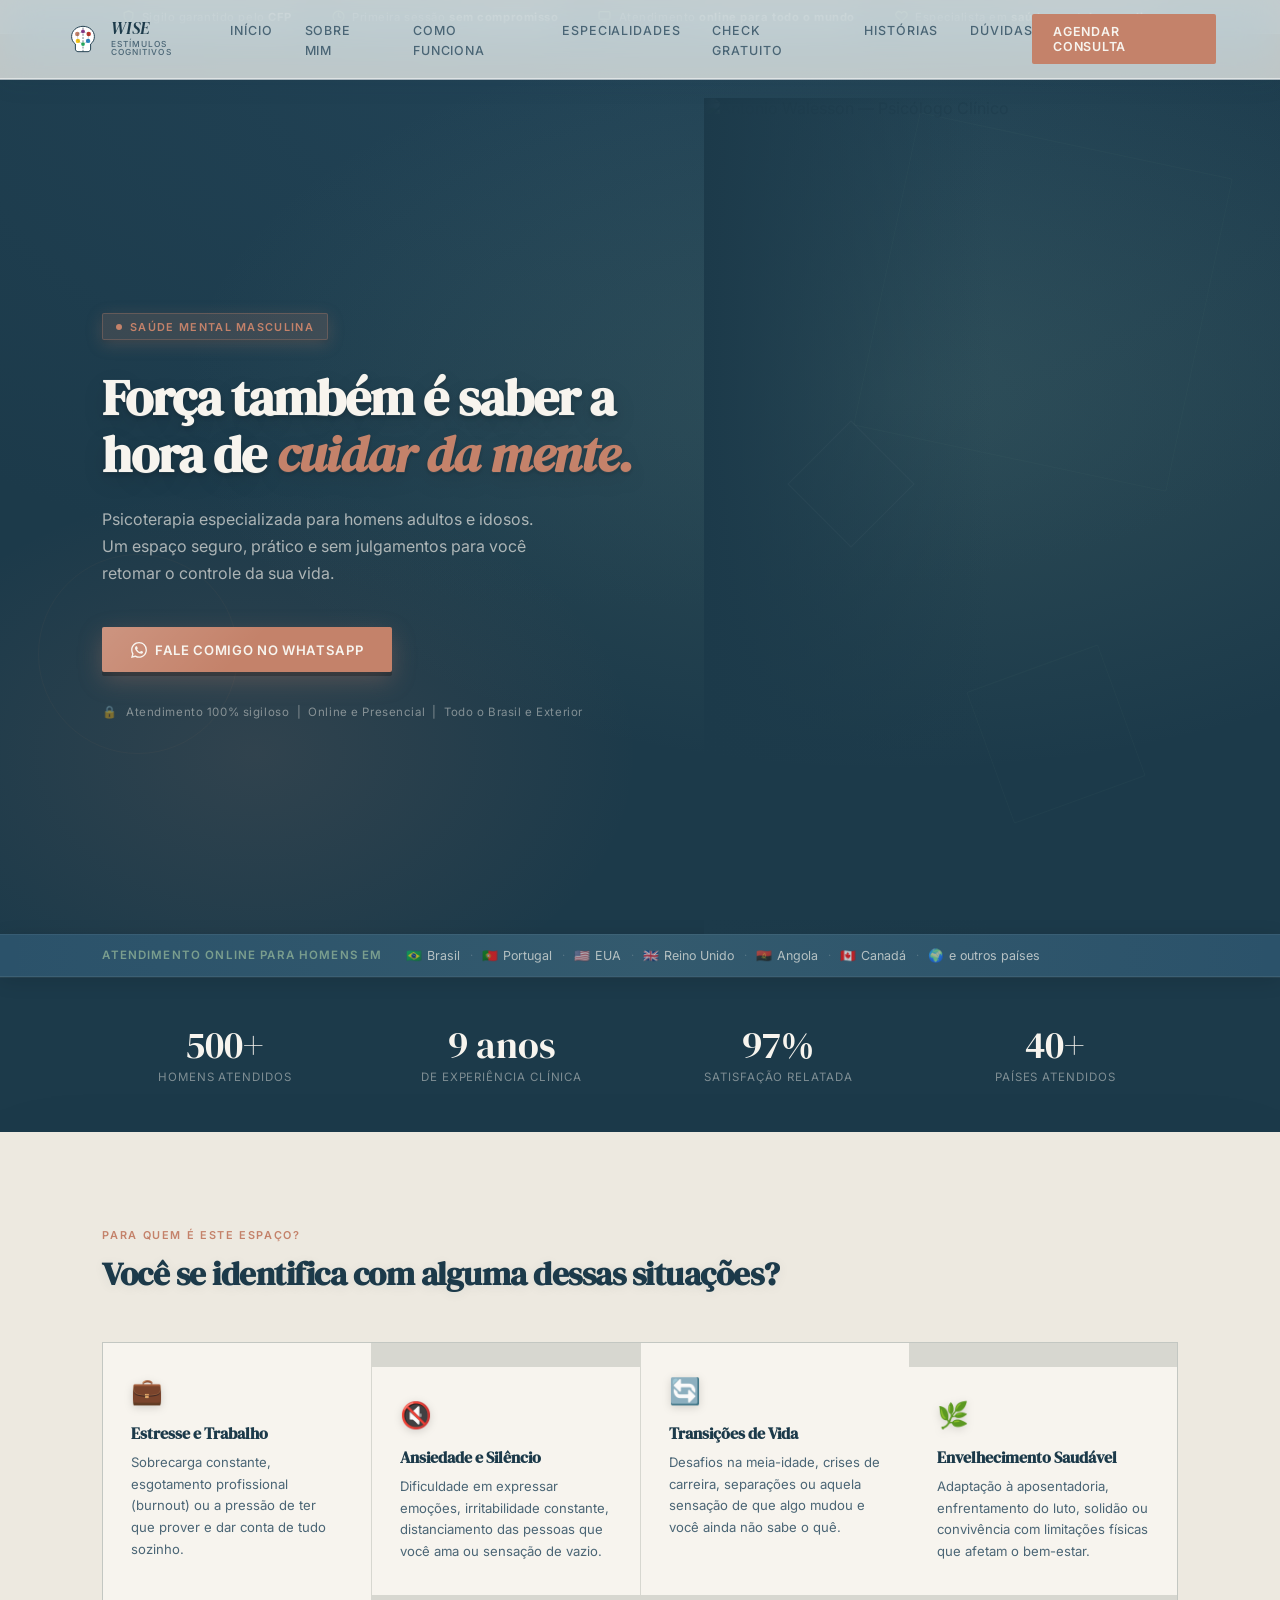
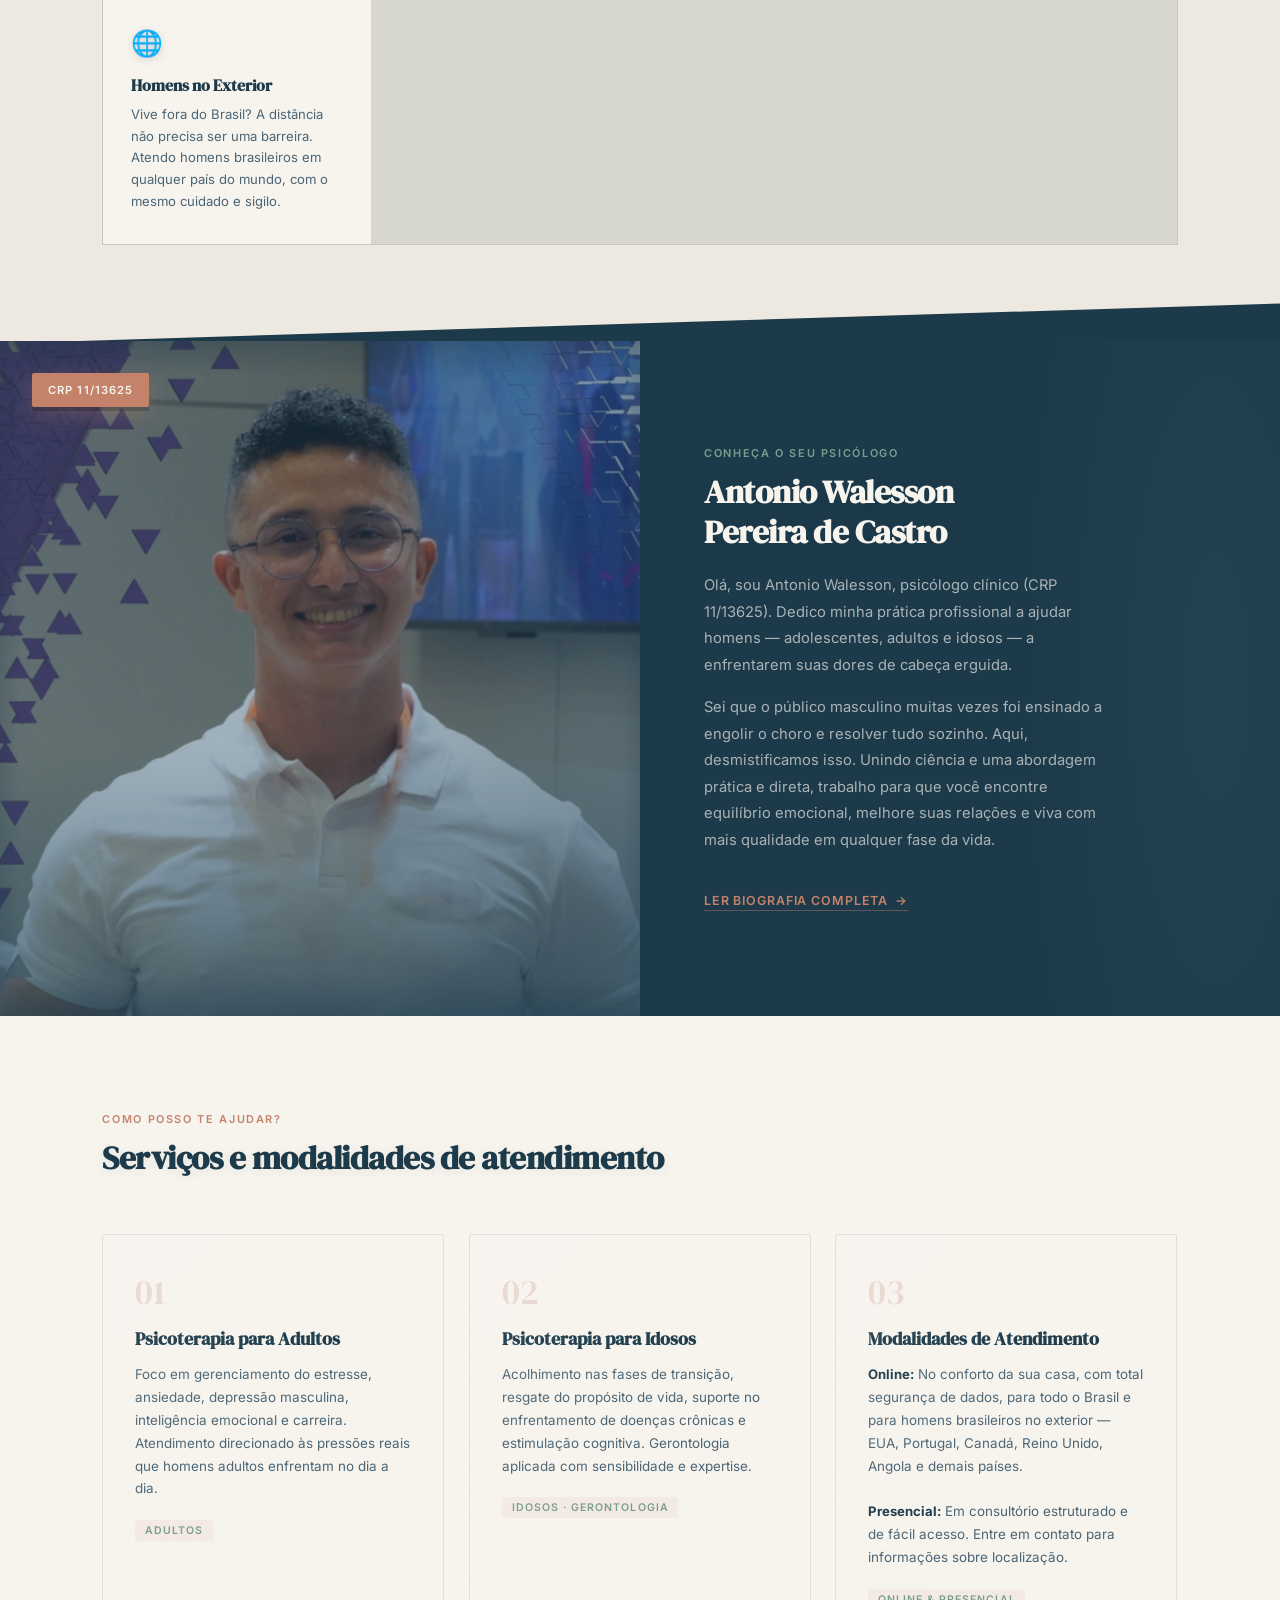
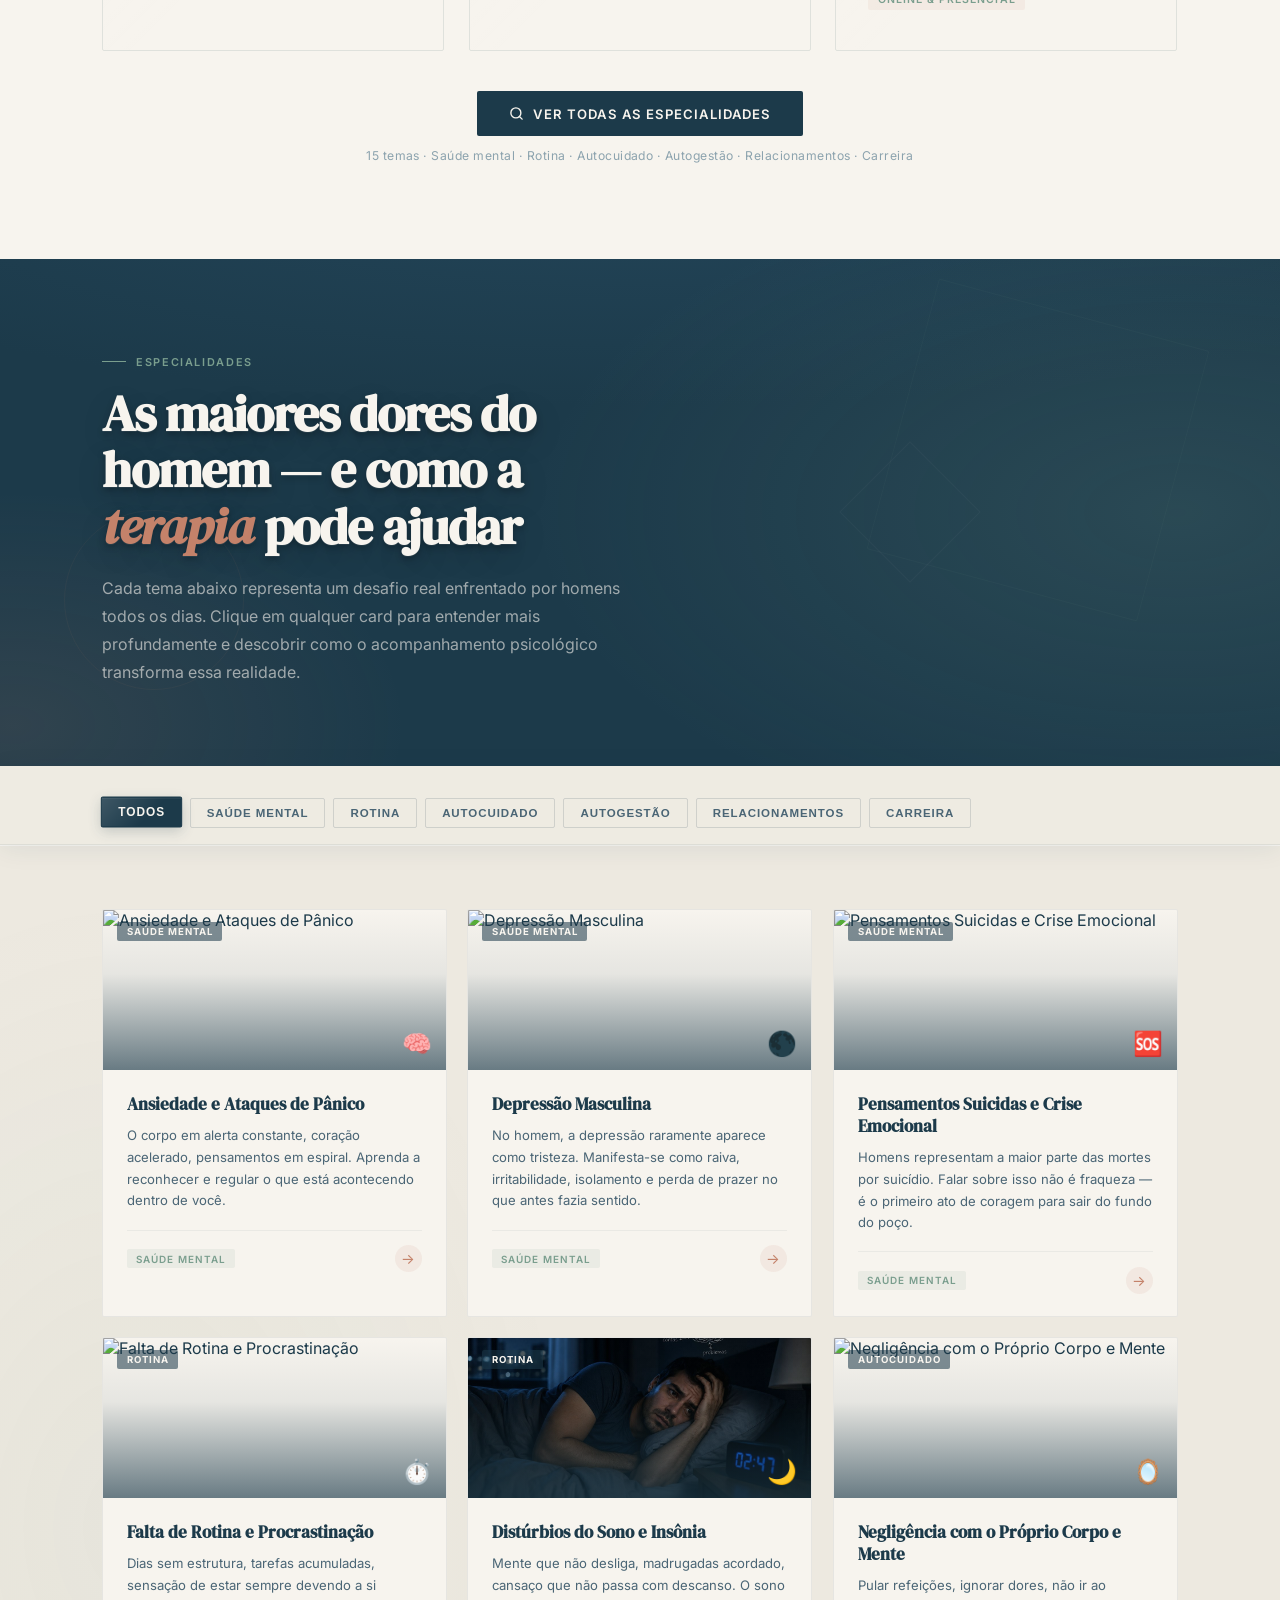
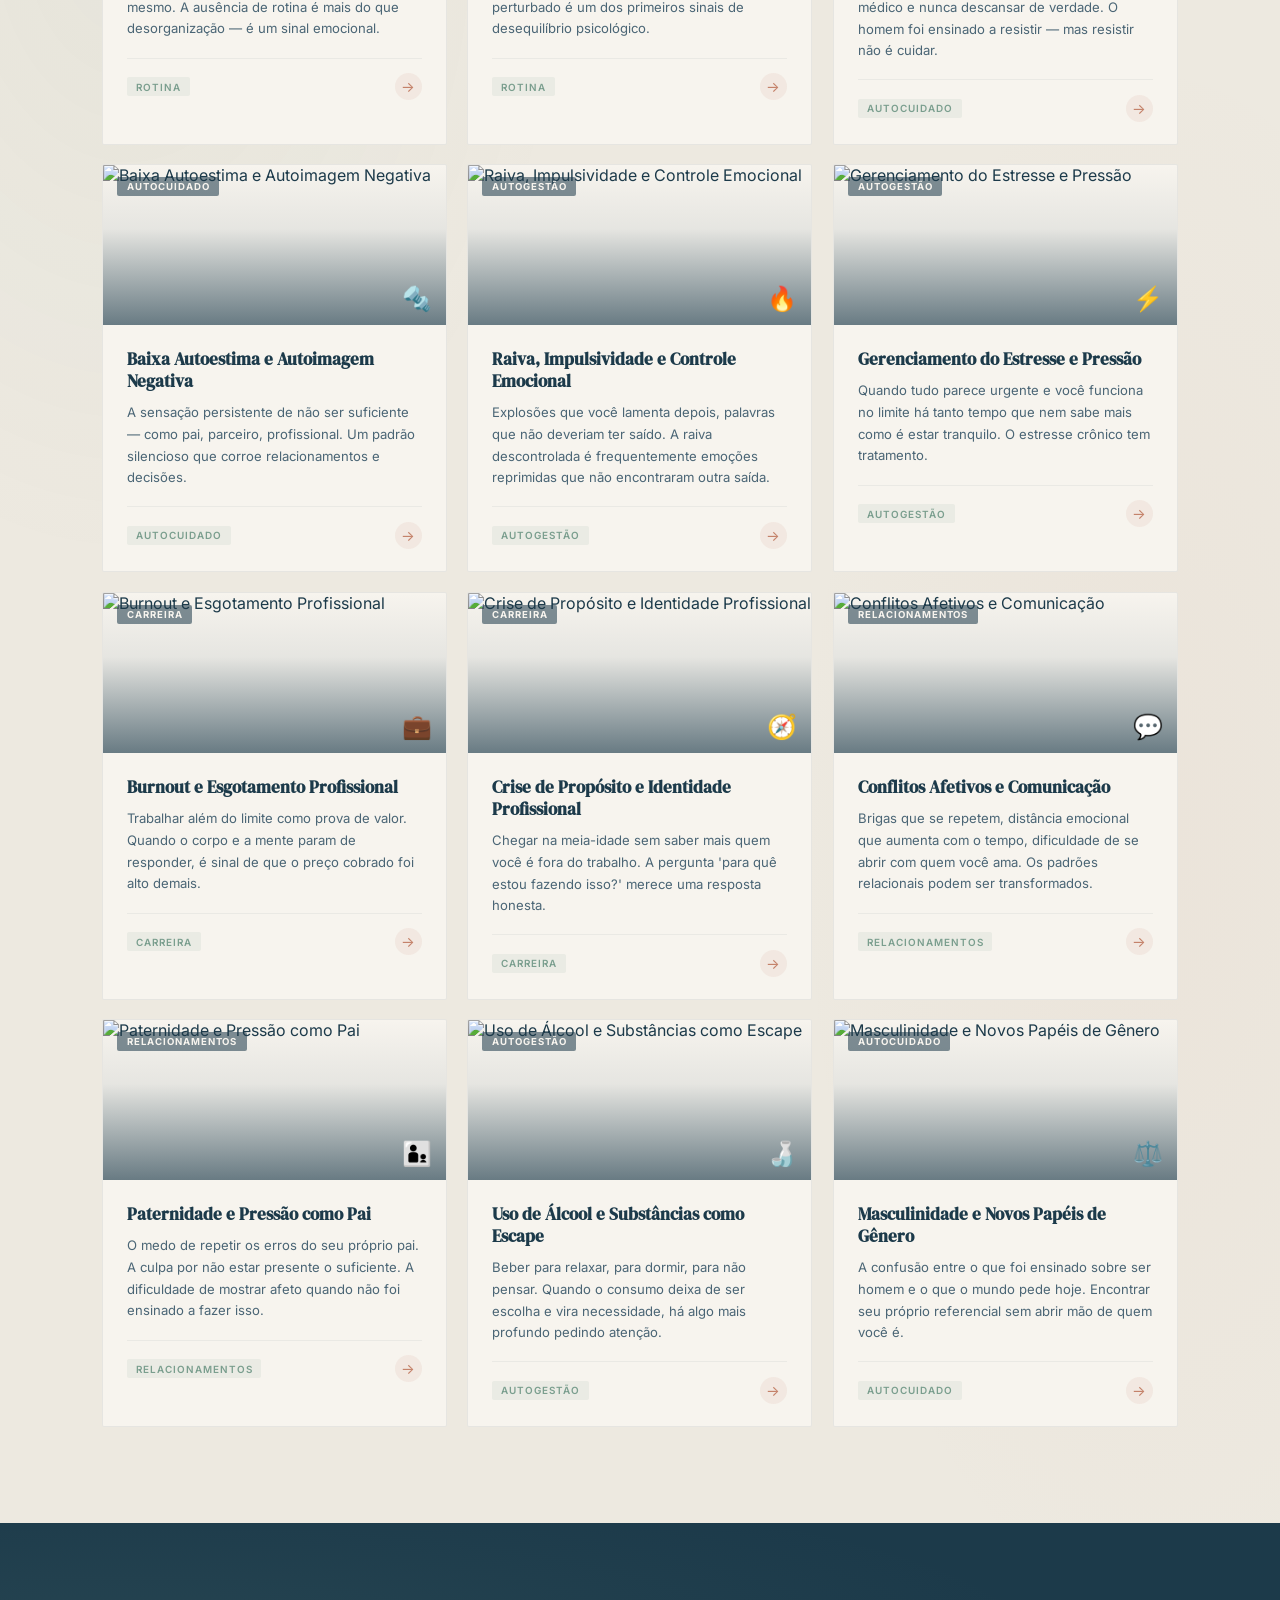
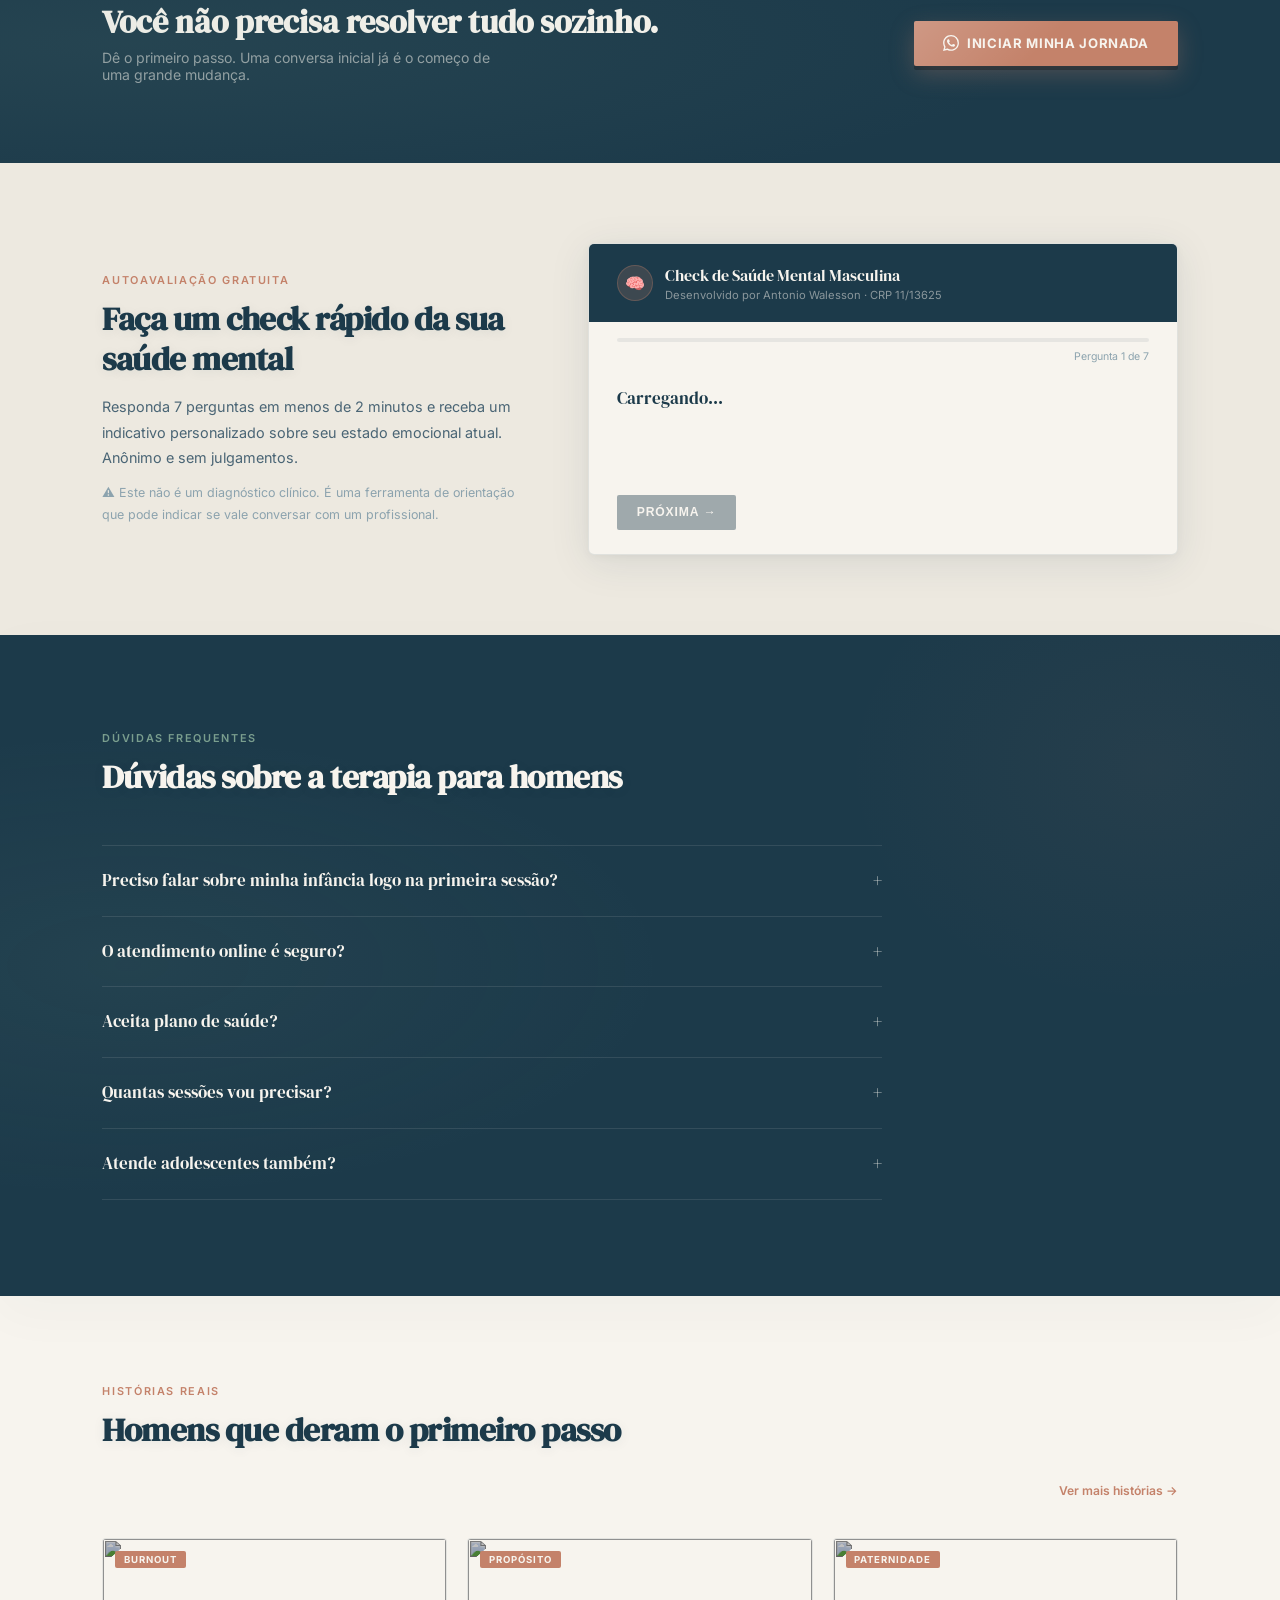
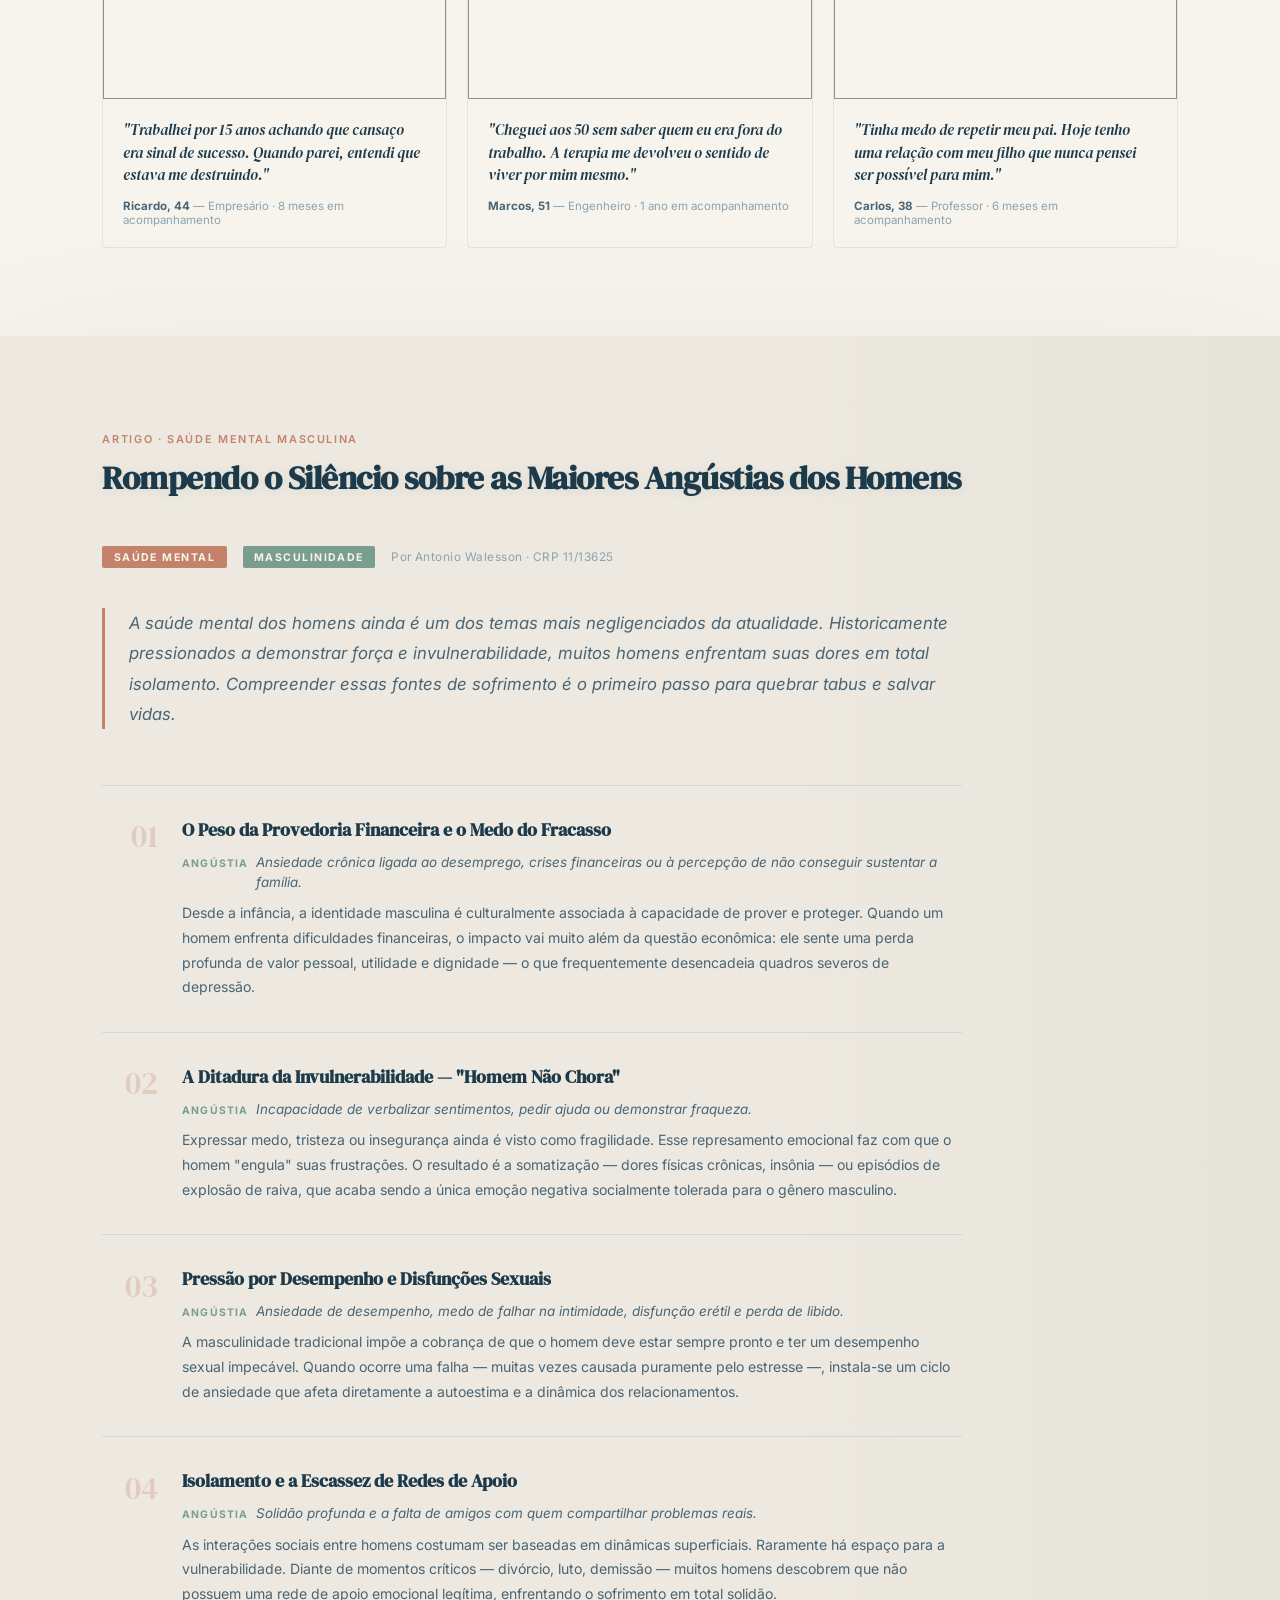
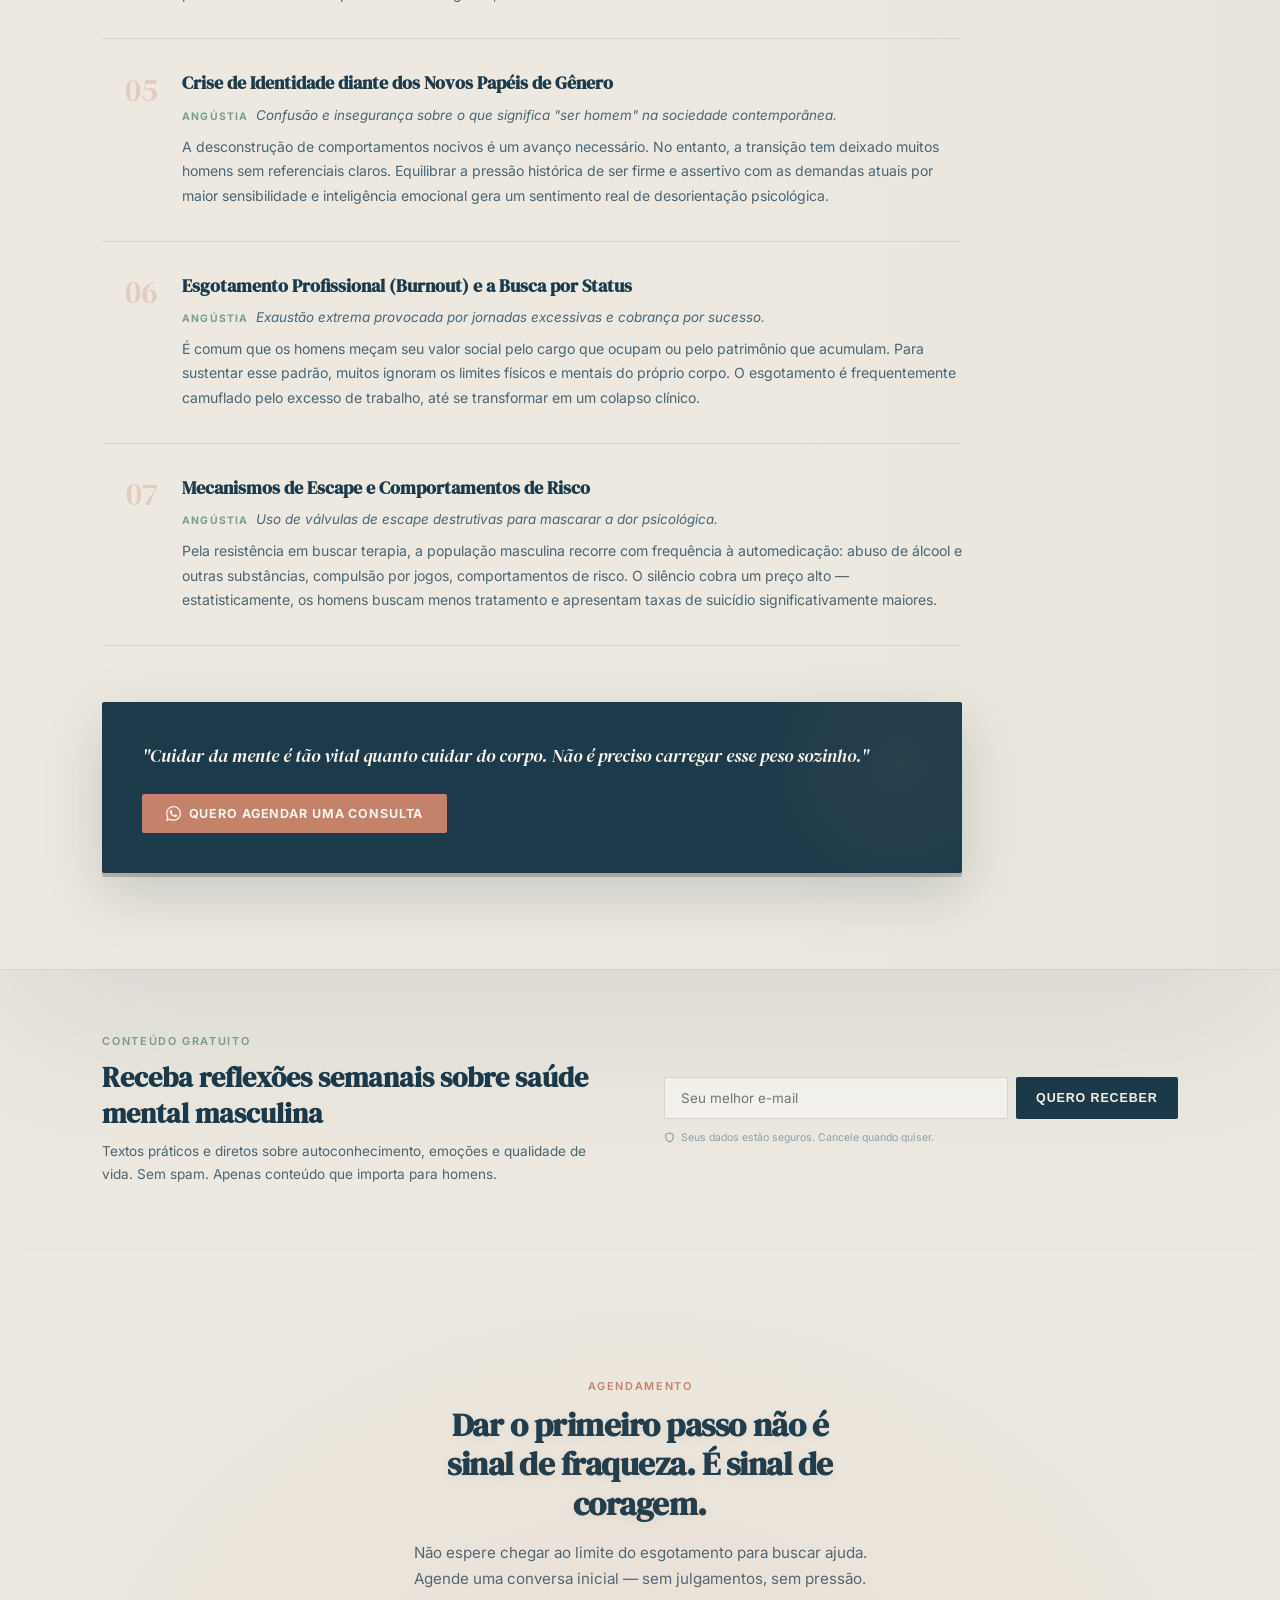
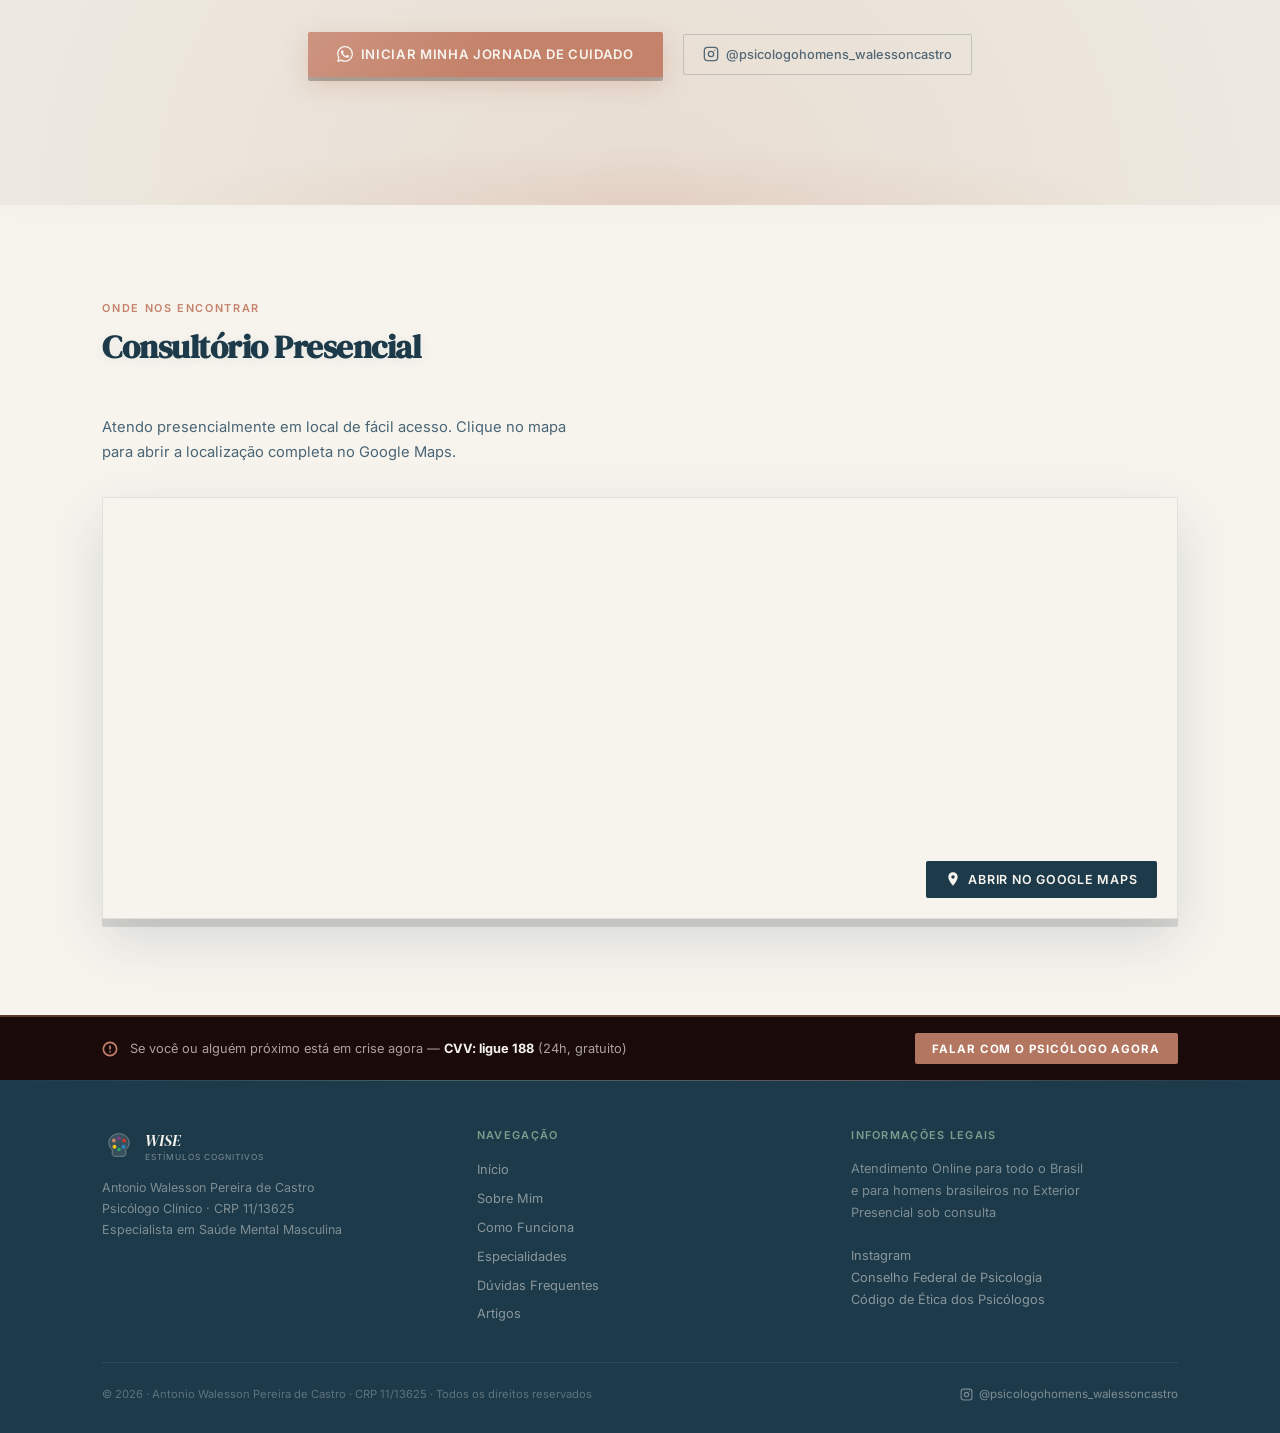
==== index.html @ 4a79d856 "Add files via upload" ====
<!DOCTYPE html>
<html lang="pt-BR">
<head>
  <meta charset="UTF-8" />
  <meta name="viewport" content="width=device-width, initial-scale=1.0" />
  <title>WISE Estímulos Cognitivos — Antonio Walesson | Psicólogo Clínico</title>
  <meta name="description" content="Psicólogo clínico especialista em saúde mental masculina. Atendimento para adolescentes, adultos e idosos. Online e presencial. CRP 11/13625 — Antonio Walesson." />
  <meta name="keywords" content="psicólogo masculino, saúde mental homens, terapia para homens, burnout masculino, ansiedade masculina, depressão masculina, psicólogo idosos, CRP 11/13625" />
  <meta name="author" content="Antonio Walesson Pereira de Castro" />
  <meta property="og:title" content="WISE Estímulos Cognitivos — Psicólogo Especialista em Saúde Mental Masculina" />
  <meta property="og:description" content="Psicoterapia especializada para homens. Um espaço seguro, prático e sem julgamentos. Atendimento online e presencial." />
  <meta property="og:type" content="website" />
  <meta name="twitter:card" content="summary_large_image" />
  <meta name="twitter:title" content="WISE Estímulos Cognitivos — Psicólogo Especialista em Saúde Mental Masculina" />
  <meta name="twitter:description" content="Psicoterapia especializada para homens. Adolescentes, adultos e idosos. Online e presencial. CRP 11/13625 — Antonio Walesson." />
  <meta property="og:image" content="https://images.unsplash.com/photo-1560250097-0b93528c311a?w=1200&q=80" />
  <meta name="twitter:image" content="https://images.unsplash.com/photo-1560250097-0b93528c311a?w=1200&q=80" />
  <meta name="robots" content="index, follow" />
  <link rel="canonical" href="https://wisestimuos.com.br/" />
  <link rel="preconnect" href="https://fonts.googleapis.com" />
  <link rel="preconnect" href="https://fonts.gstatic.com" crossorigin />
  <link href="https://fonts.googleapis.com/css2?family=DM+Serif+Display:ital@0;1&family=Inter:wght@300;400;500;600&display=swap" rel="stylesheet" />
  <style>
    *, *::before, *::after { box-sizing: border-box; margin: 0; padding: 0; }

    :root {
      --petrol:       #1C3A4A;
      --petrol-light: #2B526A;
      --cream:        #F7F4EE;
      --cream-dark:   #EDE9E0;
      --sage:         #7A9E8E;
      --terra:        #C4826A;
      --gold:         #B8963E;
      --text-dark:    #1C3A4A;
      --text-mid:     #4A6575;
      --text-light:   #8CA3AE;
    }

    html { scroll-behavior: smooth; }
    body {
      font-family: 'Inter', sans-serif;
      background: var(--cream);
      color: var(--text-dark);
      overflow-x: hidden;
    }

    /* ─── BRAIN SVG (reused) ─── */
    .brain-svg { flex-shrink: 0; }

    /* ─── NAV ─── */
    nav {
      position: fixed; top: 0; left: 0; right: 0; z-index: 200;
      display: flex; align-items: center; justify-content: space-between;
      padding: 0.9rem 5vw;
      background: rgba(247,244,238,0.92);
      backdrop-filter: blur(14px);
      border-bottom: 1px solid rgba(28,58,74,0.1);
    }
    .nav-logo {
      display: flex; align-items: center; gap: 0.55rem;
      text-decoration: none;
    }
    .nav-logo-text { display: flex; flex-direction: column; line-height: 1; }
    .nav-logo-wise {
      font-family: 'DM Serif Display', serif; font-style: italic;
      font-size: 1.05rem; color: var(--petrol); letter-spacing: 0.03em;
    }
    .nav-logo-sub {
      font-size: 0.52rem; font-weight: 500; letter-spacing: 0.13em;
      text-transform: uppercase; color: var(--text-mid); margin-top: 0.12rem;
    }
    .nav-links { display: flex; gap: 2rem; list-style: none; }
    .nav-links a {
      font-size: 0.78rem; font-weight: 500; letter-spacing: 0.07em;
      text-transform: uppercase; color: var(--text-mid);
      text-decoration: none; transition: color 0.2s;
    }
    .nav-links a:hover { color: var(--terra); }
    .nav-cta {
      font-size: 0.78rem; font-weight: 600; letter-spacing: 0.06em;
      text-transform: uppercase; color: var(--cream);
      background: var(--terra); border: none; cursor: pointer;
      padding: 0.6rem 1.3rem; border-radius: 2px;
      text-decoration: none; transition: background 0.2s;
    }
    .nav-cta:hover { background: #b5704f; }

    /* ─── HERO ─── */
    .hero {
      min-height: 100vh;
      display: grid; grid-template-columns: 55% 45%;
      padding-top: 4rem;
      background: var(--petrol);
    }
    .hero-left {
      display: flex; flex-direction: column; justify-content: center;
      padding: 6rem 4vw 6rem 8vw;
      position: relative; z-index: 1;
    }
    .hero-badge {
      display: inline-flex; align-items: center; gap: 0.5rem;
      background: rgba(196,130,106,0.18); border: 1px solid rgba(196,130,106,0.3);
      border-radius: 2px; padding: 0.35rem 0.8rem;
      font-size: 0.68rem; font-weight: 600; letter-spacing: 0.12em;
      text-transform: uppercase; color: var(--terra);
      margin-bottom: 1.8rem; width: fit-content;
    }
    .hero-badge::before {
      content: ''; display: block; width: 6px; height: 6px;
      border-radius: 50%; background: var(--terra);
    }
    .hero h1 {
      font-family: 'DM Serif Display', serif;
      font-size: clamp(2.4rem, 4vw, 3.8rem);
      line-height: 1.1; letter-spacing: -0.02em;
      color: var(--cream); margin-bottom: 1.5rem;
    }
    .hero h1 em { font-style: italic; color: var(--terra); }
    .hero-sub {
      font-size: 1rem; line-height: 1.7; color: rgba(247,244,238,0.65);
      max-width: 44ch; margin-bottom: 2.5rem;
    }
    .hero-actions { display: flex; align-items: center; gap: 1.25rem; flex-wrap: wrap; }
    .btn-primary {
      display: inline-flex; align-items: center; gap: 0.5rem;
      background: var(--terra); color: var(--cream);
      font-size: 0.82rem; font-weight: 600; letter-spacing: 0.05em;
      text-transform: uppercase; text-decoration: none;
      padding: 0.9rem 1.8rem; border-radius: 2px;
      transition: background 0.2s;
    }
    .btn-primary:hover { background: #b5704f; }
    .hero-note {
      margin-top: 2rem; font-size: 0.72rem; color: rgba(247,244,238,0.45);
      letter-spacing: 0.05em; display: flex; align-items: center; gap: 0.5rem;
    }
    .hero-note::before {
      content: '🔒'; font-size: 0.75rem;
    }
    .hero-right {
      position: relative; overflow: hidden;
    }
    .hero-img {
      width: 100%; height: 100%; object-fit: cover;
      object-position: top center;
      opacity: 0.45; display: block;
    }
    .hero-overlay {
      position: absolute; inset: 0;
      background: linear-gradient(to right, var(--petrol) 0%, transparent 50%);
    }

    /* ─── IDENTIFICAÇÃO ─── */
    .identify {
      padding: 6rem 8vw;
      background: var(--cream-dark);
    }
    .section-tag {
      font-size: 0.68rem; font-weight: 600; letter-spacing: 0.15em;
      text-transform: uppercase; color: var(--terra);
      margin-bottom: 0.75rem;
    }
    .section-h2 {
      font-family: 'DM Serif Display', serif;
      font-size: clamp(1.7rem, 2.6vw, 2.4rem);
      color: var(--petrol); letter-spacing: -0.015em;
      line-height: 1.2; margin-bottom: 3rem;
    }
    .id-grid {
      display: grid; grid-template-columns: repeat(4, 1fr);
      gap: 1px; background: rgba(28,58,74,0.1);
      border: 1px solid rgba(28,58,74,0.1);
    }
    .id-card {
      background: var(--cream); padding: 2rem 1.75rem;
      transition: background 0.2s;
    }
    .id-card:hover { background: #fff; }
    .id-icon {
      font-size: 1.6rem; margin-bottom: 1rem; display: block;
    }
    .id-card h3 {
      font-family: 'DM Serif Display', serif;
      font-size: 1rem; color: var(--petrol); margin-bottom: 0.5rem;
    }
    .id-card p {
      font-size: 0.82rem; line-height: 1.65; color: var(--text-mid);
    }

    /* ─── SOBRE ─── */
    .about {
      display: grid; grid-template-columns: 1fr 1fr;
      min-height: 75vh;
    }
    .about-img-wrap {
      position: relative; overflow: hidden;
      background: var(--petrol-light);
    }
    .about-img {
      width: 100%; height: 100%; object-fit: cover;
      object-position: top center; opacity: 0.55; display: block;
    }
    .about-badge-crp {
      position: absolute; top: 2rem; left: 2rem;
      background: var(--terra); color: var(--cream);
      padding: 0.6rem 1rem; border-radius: 2px;
      font-size: 0.7rem; font-weight: 600; letter-spacing: 0.1em;
      text-transform: uppercase;
    }
    .about-content {
      background: var(--petrol);
      display: flex; flex-direction: column; justify-content: center;
      padding: 5rem 5vw 5rem 5vw;
    }
    .about-content .section-tag { color: var(--sage); }
    .about-content .section-h2 { color: var(--cream); margin-bottom: 1.25rem; }
    .about-content p {
      font-size: 0.92rem; line-height: 1.8;
      color: rgba(247,244,238,0.65); margin-bottom: 1rem; max-width: 46ch;
    }
    .about-btn {
      display: inline-flex; align-items: center; gap: 0.4rem;
      margin-top: 1.5rem; font-size: 0.78rem; font-weight: 600;
      letter-spacing: 0.07em; text-transform: uppercase;
      color: var(--terra); text-decoration: none;
      border-bottom: 1px solid rgba(196,130,106,0.4);
      padding-bottom: 0.15rem; width: fit-content;
      transition: color 0.2s, border-color 0.2s;
    }
    .about-btn:hover { color: #e89972; border-color: #e89972; }
    .about-btn::after { content: '→'; }

    /* ─── SERVIÇOS ─── */
    .services {
      padding: 6rem 8vw;
      background: var(--cream);
    }
    .services-grid {
      display: grid; grid-template-columns: repeat(3, 1fr);
      gap: 1.5rem; margin-top: 3.5rem;
    }
    .service-card {
      border: 1px solid rgba(28,58,74,0.1);
      padding: 2.5rem 2rem;
      border-radius: 2px;
      transition: box-shadow 0.25s, border-color 0.25s;
    }
    .service-card:hover {
      box-shadow: 0 8px 32px rgba(28,58,74,0.08);
      border-color: rgba(28,58,74,0.2);
    }
    .service-num {
      font-family: 'DM Serif Display', serif;
      font-size: 2.2rem; color: rgba(196,130,106,0.25);
      line-height: 1; margin-bottom: 1rem;
    }
    .service-card h3 {
      font-family: 'DM Serif Display', serif;
      font-size: 1.15rem; color: var(--petrol); margin-bottom: 0.75rem;
    }
    .service-card p {
      font-size: 0.84rem; line-height: 1.7; color: var(--text-mid);
    }
    .service-tag {
      display: inline-block; margin-top: 1.25rem;
      font-size: 0.66rem; font-weight: 600; letter-spacing: 0.1em;
      text-transform: uppercase; color: var(--sage);
      background: rgba(196,130,106,0.08); padding: 0.25rem 0.6rem;
      border-radius: 2px;
    }

    /* ─── FAQ ─── */
    .faq {
      padding: 6rem 8vw;
      background: var(--petrol);
    }
    .faq .section-tag { color: var(--sage); }
    .faq .section-h2 { color: var(--cream); margin-bottom: 3rem; }
    .faq-list { display: flex; flex-direction: column; gap: 0; max-width: 780px; }
    .faq-item {
      border-bottom: 1px solid rgba(247,244,238,0.1);
    }
    .faq-item:first-child { border-top: 1px solid rgba(247,244,238,0.1); }
    .faq-q {
      width: 100%; background: none; border: none; cursor: pointer;
      display: flex; justify-content: space-between; align-items: center;
      padding: 1.5rem 0; text-align: left; gap: 1rem;
    }
    .faq-q span {
      font-family: 'DM Serif Display', serif;
      font-size: 1.05rem; color: var(--cream); line-height: 1.3;
    }
    .faq-icon {
      color: var(--terra); font-size: 1.4rem; flex-shrink: 0;
      transition: transform 0.25s; line-height: 1;
    }
    .faq-item.open .faq-icon { transform: rotate(45deg); }
    .faq-a {
      font-size: 0.88rem; line-height: 1.75;
      color: rgba(247,244,238,0.6);
      max-height: 0; overflow: hidden;
      transition: max-height 0.35s ease, padding 0.2s;
    }
    .faq-item.open .faq-a {
      max-height: 200px; padding-bottom: 1.5rem;
    }

    /* ─── CTA FINAL ─── */
    .cta-final {
      padding: 8rem 8vw;
      text-align: center;
      background: var(--cream-dark);
      position: relative; overflow: hidden;
    }
    .cta-final::before {
      content: '';
      position: absolute; inset: 0;
      background: radial-gradient(ellipse at 50% 100%, rgba(196,130,106,0.12) 0%, transparent 70%);
      pointer-events: none;
    }
    .cta-final .section-tag { text-align: center; }
    .cta-final .section-h2 { max-width: 24ch; margin: 0 auto 1rem; text-align: center; }
    .cta-final p {
      font-size: 0.95rem; color: var(--text-mid); line-height: 1.7;
      max-width: 48ch; margin: 0 auto 2.5rem;
    }
    .cta-final-actions {
      display: flex; justify-content: center; align-items: center;
      gap: 1.25rem; flex-wrap: wrap;
    }
    .btn-insta {
      display: inline-flex; align-items: center; gap: 0.45rem;
      font-size: 0.8rem; font-weight: 500; color: var(--text-mid);
      text-decoration: none; border: 1px solid rgba(28,58,74,0.2);
      padding: 0.7rem 1.2rem; border-radius: 2px;
      transition: color 0.2s, border-color 0.2s;
    }
    .btn-insta:hover { color: var(--petrol); border-color: var(--petrol); }

    /* ─── FOOTER ─── */
    footer {
      background: var(--petrol);
      padding: 3rem 8vw 2rem;
    }
    .footer-top {
      display: grid; grid-template-columns: 1fr 1fr 1fr;
      gap: 3rem; padding-bottom: 2.5rem;
      border-bottom: 1px solid rgba(247,244,238,0.08);
    }
    .footer-brand {}
    .footer-brand-logo {
      display: flex; align-items: center; gap: 0.55rem; margin-bottom: 1rem;
    }
    .footer-brand-name {
      font-family: 'DM Serif Display', serif; font-style: italic;
      font-size: 1rem; color: var(--cream);
    }
    .footer-brand-sub {
      font-size: 0.52rem; letter-spacing: 0.12em; text-transform: uppercase;
      color: rgba(247,244,238,0.45); margin-top: 0.1rem;
    }
    .footer-brand p {
      font-size: 0.78rem; line-height: 1.65;
      color: rgba(247,244,238,0.45); max-width: 30ch;
    }
    .footer-col h4 {
      font-size: 0.68rem; font-weight: 600; letter-spacing: 0.12em;
      text-transform: uppercase; color: var(--sage);
      margin-bottom: 1rem;
    }
    .footer-col ul { list-style: none; display: flex; flex-direction: column; gap: 0.55rem; }
    .footer-col a {
      font-size: 0.8rem; color: rgba(247,244,238,0.5);
      text-decoration: none; transition: color 0.2s;
    }
    .footer-col a:hover { color: var(--cream); }
    .footer-col address {
      font-style: normal; font-size: 0.8rem;
      line-height: 1.7; color: rgba(247,244,238,0.45);
    }
    .footer-bottom {
      display: flex; justify-content: space-between; align-items: center;
      padding-top: 1.5rem; flex-wrap: wrap; gap: 0.75rem;
    }
    .footer-legal {
      font-size: 0.7rem; color: rgba(247,244,238,0.3);
    }
    .footer-insta {
      display: inline-flex; align-items: center; gap: 0.35rem;
      font-size: 0.72rem; color: rgba(247,244,238,0.45);
      text-decoration: none; transition: color 0.2s;
    }
    .footer-insta:hover { color: var(--cream); }

    /* ─── REVEAL ─── */
    .reveal { opacity: 0; transform: translateY(20px); transition: opacity 0.55s ease, transform 0.55s ease; }
    .reveal.visible { opacity: 1; transform: none; }

    /* ─── RESPONSIVE ─── */
    @media (max-width: 1024px) {
      .id-grid { grid-template-columns: 1fr 1fr; }
      .services-grid { grid-template-columns: 1fr 1fr; }
      .footer-top { grid-template-columns: 1fr 1fr; }
    }
    @media (max-width: 768px) {
      .nav-links { display: none; }
      .hero { grid-template-columns: 1fr; }
      .hero-right { min-height: 45vh; }
      .about { grid-template-columns: 1fr; }
      .about-img-wrap { min-height: 50vw; }
      .id-grid { grid-template-columns: 1fr; }
      .services-grid { grid-template-columns: 1fr; }
      .footer-top { grid-template-columns: 1fr; gap: 2rem; }
    }
    @media (prefers-reduced-motion: reduce) {
      .reveal { opacity: 1; transform: none; }
    }

    /* ─── LOCALIZAÇÃO ─── */
    .location {
      padding: 6rem 8vw;
      background: var(--cream);
    }
    .location-desc {
      font-size: 0.92rem; color: var(--text-mid); line-height: 1.7;
      max-width: 52ch; margin-bottom: 2rem;
    }
    .map-wrap {
      position: relative;
      border: 1px solid rgba(28,58,74,0.1);
      border-radius: 2px; overflow: hidden;
    }
    .map-cta {
      position: absolute; bottom: 1.25rem; right: 1.25rem;
      display: inline-flex; align-items: center; gap: 0.45rem;
      background: var(--petrol); color: var(--cream);
      font-size: 0.78rem; font-weight: 600; letter-spacing: 0.06em;
      text-transform: uppercase; text-decoration: none;
      padding: 0.65rem 1.2rem; border-radius: 2px;
      transition: background 0.2s;
    }
    .map-cta:hover { background: var(--petrol-light); }

    /* ─── BLOG / ARTIGO ─── */
    .blog-section {
      padding: 6rem 8vw;
      background: var(--cream-dark);
    }
    .blog-article {
      max-width: 860px;
    }
    .blog-meta {
      display: flex; align-items: center; gap: 1rem;
      flex-wrap: wrap; margin-bottom: 2.5rem;
    }
    .blog-meta-tag {
      font-size: 0.66rem; font-weight: 700; letter-spacing: 0.14em;
      text-transform: uppercase; color: var(--cream);
      background: var(--terra); padding: 0.28rem 0.7rem; border-radius: 2px;
    }
    .blog-meta-info {
      font-size: 0.74rem; color: var(--text-light); letter-spacing: 0.04em;
    }
    .blog-intro {
      font-size: 1.05rem; line-height: 1.8; color: var(--text-mid);
      border-left: 3px solid var(--terra);
      padding-left: 1.5rem; margin-bottom: 3.5rem;
      font-style: italic;
    }
    .blog-topics {
      display: flex; flex-direction: column; gap: 0;
      counter-reset: topic-counter;
    }
    .blog-topic {
      border-top: 1px solid rgba(28,58,74,0.1);
      padding: 2rem 0;
      display: grid; grid-template-columns: 3.5rem 1fr;
      gap: 1.5rem; align-items: start;
      transition: background 0.2s;
    }
    .blog-topic:last-child { border-bottom: 1px solid rgba(28,58,74,0.1); }
    .blog-topic-num {
      font-family: 'DM Serif Display', serif;
      font-size: 2rem; color: rgba(196,130,106,0.28);
      line-height: 1; padding-top: 0.15rem;
      text-align: right;
    }
    .blog-topic-body {}
    .blog-topic h3 {
      font-family: 'DM Serif Display', serif;
      font-size: 1.15rem; color: var(--petrol);
      margin-bottom: 0.6rem; line-height: 1.3;
    }
    .blog-angustia {
      display: flex; align-items: baseline; gap: 0.5rem;
      margin-bottom: 0.6rem;
    }
    .blog-angustia-label {
      font-size: 0.65rem; font-weight: 700; letter-spacing: 0.1em;
      text-transform: uppercase; color: var(--sage);
      white-space: nowrap; flex-shrink: 0;
    }
    .blog-angustia-text {
      font-size: 0.84rem; color: var(--text-mid);
      font-style: italic; line-height: 1.5;
    }
    .blog-topic p {
      font-size: 0.88rem; line-height: 1.75; color: var(--text-mid);
      margin-top: 0.5rem;
    }
    .blog-closing {
      margin-top: 3.5rem;
      background: var(--petrol);
      padding: 2.5rem 2.5rem;
      border-radius: 2px;
    }
    .blog-closing p {
      font-family: 'DM Serif Display', serif;
      font-size: 1.15rem; font-style: italic;
      color: var(--cream); line-height: 1.55;
      margin-bottom: 1.5rem;
    }
    .blog-closing a {
      display: inline-flex; align-items: center; gap: 0.45rem;
      background: var(--terra); color: var(--cream);
      font-size: 0.78rem; font-weight: 700; letter-spacing: 0.07em;
      text-transform: uppercase; text-decoration: none;
      padding: 0.75rem 1.5rem; border-radius: 2px;
      transition: background 0.2s;
    }
    .blog-closing a:hover { background: #b5704f; }


    /* ─── INTERNATIONAL STRIP ─── */
    .intl-strip {
      background: var(--petrol-light);
      padding: 0.85rem 8vw;
      border-bottom: 1px solid rgba(247,244,238,0.08);
    }
    .intl-inner {
      display: flex; align-items: center; gap: 1.5rem;
      flex-wrap: wrap;
    }
    .intl-label {
      font-size: 0.72rem; font-weight: 600; letter-spacing: 0.1em;
      text-transform: uppercase; color: var(--sage);
      white-space: nowrap;
    }
    .intl-flags {
      display: flex; align-items: center; gap: 0.6rem; flex-wrap: wrap;
    }
    .intl-country {
      font-size: 0.78rem; color: rgba(247,244,238,0.7);
      display: flex; align-items: center; gap: 0.3rem;
    }
    .intl-sep {
      color: rgba(247,244,238,0.2); font-size: 0.7rem;
    }


    /* ══════════════════════════════════
       3D SYSTEM — CORE
    ══════════════════════════════════ */
    :root {
      --depth-1: perspective(900px) rotateX(0deg);
      --shine: linear-gradient(135deg, rgba(255,255,255,0.08) 0%, transparent 60%);
    }

    /* Particle canvas fixed behind everything */
    #particle-canvas {
      position: fixed; inset: 0; z-index: 0;
      pointer-events: none; opacity: 0.55;
    }

    body { position: relative; z-index: 1; }

    /* ── NAV: glassmorphism 3D ── */
    nav {
      background: rgba(247,244,238,0.75) !important;
      backdrop-filter: blur(20px) saturate(1.8) !important;
      box-shadow: 0 1px 0 rgba(255,255,255,0.6),
                  0 4px 24px rgba(28,58,74,0.08),
                  0 1px 2px rgba(28,58,74,0.04) !important;
      border-bottom: 1px solid rgba(255,255,255,0.5) !important;
    }

    /* ── HERO: deep 3D layered background ── */
    .hero {
      position: relative; overflow: hidden;
    }
    .hero::before {
      content: '';
      position: absolute; inset: 0; z-index: 0;
      background:
        radial-gradient(ellipse 80% 60% at 70% 40%, rgba(122,158,142,0.18) 0%, transparent 70%),
        radial-gradient(ellipse 50% 50% at 20% 80%, rgba(196,130,106,0.12) 0%, transparent 60%),
        radial-gradient(ellipse 100% 80% at 50% 0%, rgba(43,82,106,0.4) 0%, transparent 80%);
      animation: hero-depth-pulse 8s ease-in-out infinite alternate;
    }
    @keyframes hero-depth-pulse {
      0%   { opacity: 0.7; transform: scale(1); }
      100% { opacity: 1;   transform: scale(1.04); }
    }
    .hero-left { position: relative; z-index: 2; }
    .hero-right { position: relative; z-index: 1; }

    /* Hero h1 text: subtle 3D extrude */
    .hero h1 {
      text-shadow:
        0 1px 0 rgba(255,255,255,0.06),
        0 2px 4px rgba(0,0,0,0.2),
        0 8px 24px rgba(0,0,0,0.12);
      transform-style: preserve-3d;
    }
    .hero h1 em {
      display: inline-block;
      animation: float-text 4s ease-in-out infinite;
    }
    @keyframes float-text {
      0%, 100% { transform: translateY(0px) translateZ(0); }
      50%       { transform: translateY(-4px) translateZ(8px); }
    }

    /* Hero badge: floating pill */
    .hero-badge {
      animation: badge-float 5s ease-in-out infinite;
      box-shadow: 0 4px 16px rgba(196,130,106,0.25), 0 2px 4px rgba(0,0,0,0.1);
    }
    @keyframes badge-float {
      0%, 100% { transform: translateY(0); }
      50%       { transform: translateY(-5px); }
    }

    /* Hero buttons: 3D press effect */
    .btn-primary {
      position: relative; overflow: hidden;
      box-shadow: 0 4px 0 rgba(0,0,0,0.25), 0 8px 24px rgba(196,130,106,0.3) !important;
      transition: all 0.15s ease !important;
    }
    .btn-primary::after {
      content: '';
      position: absolute; inset: 0;
      background: linear-gradient(135deg, rgba(255,255,255,0.15) 0%, transparent 50%);
      pointer-events: none;
    }
    .btn-primary:hover {
      transform: translateY(-2px) !important;
      box-shadow: 0 6px 0 rgba(0,0,0,0.2), 0 12px 32px rgba(196,130,106,0.35) !important;
    }
    .btn-primary:active {
      transform: translateY(2px) !important;
      box-shadow: 0 2px 0 rgba(0,0,0,0.2) !important;
    }

    /* ── INTL STRIP: depth band ── */
    .intl-strip {
      position: relative; overflow: hidden;
      box-shadow: inset 0 1px 0 rgba(255,255,255,0.06), 0 4px 20px rgba(0,0,0,0.12) !important;
    }
    .intl-strip::before {
      content: '';
      position: absolute; inset: 0;
      background: linear-gradient(90deg, transparent 0%, rgba(122,158,142,0.1) 50%, transparent 100%);
      animation: strip-shimmer 4s ease-in-out infinite;
    }
    @keyframes strip-shimmer {
      0%, 100% { transform: translateX(-100%); }
      50%       { transform: translateX(100%); }
    }

    /* ── IDENTIFY CARDS: 3D tilt on hover ── */
    .id-card {
      transform-style: preserve-3d;
      transition: transform 0.3s ease, box-shadow 0.3s ease !important;
      position: relative; overflow: hidden;
    }
    .id-card::before {
      content: '';
      position: absolute; inset: 0;
      background: var(--shine);
      opacity: 0; transition: opacity 0.3s;
      pointer-events: none;
    }
    .id-card:hover {
      transform: perspective(600px) rotateX(-4deg) rotateY(3deg) translateZ(12px) !important;
      box-shadow: 8px 16px 40px rgba(28,58,74,0.14), -4px -4px 20px rgba(255,255,255,0.5) !important;
    }
    .id-card:hover::before { opacity: 1; }

    .id-icon {
      display: inline-block;
      transition: transform 0.3s ease;
      filter: drop-shadow(0 2px 4px rgba(0,0,0,0.15));
    }
    .id-card:hover .id-icon {
      transform: scale(1.2) translateZ(20px);
    }

    /* ── ABOUT section: layered depth ── */
    .about {
      position: relative;
    }
    .about-img-wrap {
      position: relative;
    }
    .about-img-wrap::after {
      content: '';
      position: absolute; inset: 0;
      background: linear-gradient(135deg, transparent 50%, rgba(28,58,74,0.3) 100%);
      pointer-events: none;
    }
    .about-content {
      position: relative; overflow: hidden;
    }
    .about-content::before {
      content: '';
      position: absolute; top: -50%; right: -20%;
      width: 60%; height: 200%;
      background: radial-gradient(ellipse, rgba(122,158,142,0.08) 0%, transparent 70%);
      animation: about-glow 6s ease-in-out infinite alternate;
      pointer-events: none;
    }
    @keyframes about-glow {
      0%   { transform: translateY(0) scale(1); opacity: 0.5; }
      100% { transform: translateY(-20px) scale(1.1); opacity: 1; }
    }

    /* ── SERVICE CARDS: 3D floating tiles ── */
    .service-card {
      transform-style: preserve-3d;
      transition: transform 0.35s ease, box-shadow 0.35s ease !important;
      position: relative; overflow: hidden;
    }
    .service-card::before {
      content: '';
      position: absolute; top: 0; left: 0; right: 0; height: 3px;
      background: linear-gradient(90deg, var(--terra), var(--sage));
      transform: scaleX(0); transform-origin: left;
      transition: transform 0.35s ease;
    }
    .service-card::after {
      content: '';
      position: absolute; inset: 0;
      background: var(--shine);
      pointer-events: none;
    }
    .service-card:hover {
      transform: perspective(800px) rotateX(-3deg) translateZ(16px) translateY(-6px) !important;
      box-shadow: 0 20px 60px rgba(28,58,74,0.15), 0 6px 20px rgba(28,58,74,0.08) !important;
    }
    .service-card:hover::before { transform: scaleX(1); }

    .service-num {
      display: inline-block;
      transition: transform 0.3s ease, color 0.3s;
    }
    .service-card:hover .service-num {
      transform: scale(1.15) translateZ(10px);
      color: rgba(196,130,106,0.45);
    }

    /* ── FAQ SECTION: deep space background ── */
    .faq {
      position: relative; overflow: hidden;
    }
    .faq::before {
      content: '';
      position: absolute; inset: 0; z-index: 0;
      background:
        radial-gradient(ellipse 60% 50% at 10% 50%, rgba(122,158,142,0.08) 0%, transparent 70%),
        radial-gradient(ellipse 40% 60% at 90% 20%, rgba(196,130,106,0.06) 0%, transparent 60%);
      pointer-events: none;
    }
    .faq-list, .faq .section-tag, .faq .section-h2 {
      position: relative; z-index: 1;
    }
    .faq-item {
      transition: padding 0.2s;
    }
    .faq-item.open {
      background: rgba(247,244,238,0.04);
      border-radius: 2px;
    }

    /* ── CTA FINAL: dramatic 3D stage ── */
    .cta-final {
      position: relative; overflow: hidden;
    }
    .cta-final::after {
      content: '';
      position: absolute; bottom: -60px; left: 50%; transform: translateX(-50%);
      width: 80%; height: 120px;
      background: radial-gradient(ellipse, rgba(196,130,106,0.15) 0%, transparent 70%);
      pointer-events: none;
    }

    /* ── BLOG SECTION: editorial depth ── */
    .blog-section {
      position: relative; overflow: hidden;
    }
    .blog-section::before {
      content: '';
      position: absolute; top: 0; right: 0;
      width: 40%; height: 100%;
      background: linear-gradient(to left, rgba(28,58,74,0.03) 0%, transparent 100%);
      pointer-events: none;
    }
    .blog-topic {
      transition: background 0.25s, transform 0.25s, padding-left 0.25s !important;
      position: relative;
    }
    .blog-topic::before {
      content: '';
      position: absolute; left: 0; top: 0; bottom: 0; width: 3px;
      background: var(--terra); transform: scaleY(0); transform-origin: top;
      transition: transform 0.3s ease;
    }
    .blog-topic:hover {
      background: rgba(28,58,74,0.015);
      padding-left: 0.75rem;
    }
    .blog-topic:hover::before { transform: scaleY(1); }

    /* ── BLOG CLOSING BOX: 3D glass card ── */
    .blog-closing {
      position: relative; overflow: hidden;
      box-shadow: 0 4px 0 rgba(0,0,0,0.2), 0 20px 60px rgba(28,58,74,0.2) !important;
    }
    .blog-closing::before {
      content: '';
      position: absolute; top: 0; left: 0; right: 0; height: 1px;
      background: linear-gradient(90deg, transparent, rgba(255,255,255,0.1), transparent);
    }
    .blog-closing::after {
      content: '';
      position: absolute; top: -50%; right: -10%;
      width: 300px; height: 300px;
      background: radial-gradient(circle, rgba(196,130,106,0.08) 0%, transparent 70%);
      pointer-events: none;
    }

    /* ── FOOTER: deep stage ── */
    footer {
      position: relative; overflow: hidden;
    }
    footer::before {
      content: '';
      position: absolute; top: 0; left: 0; right: 0; height: 1px;
      background: linear-gradient(90deg, transparent, rgba(122,158,142,0.4), rgba(196,130,106,0.4), transparent);
    }

    /* ── LOCATION: map frame 3D ── */
    .map-wrap {
      box-shadow: 0 8px 0 rgba(0,0,0,0.12), 0 20px 60px rgba(28,58,74,0.15) !important;
      transition: box-shadow 0.3s, transform 0.3s;
    }
    .map-wrap:hover {
      transform: perspective(1200px) rotateX(-1deg) translateY(-4px);
      box-shadow: 0 16px 0 rgba(0,0,0,0.1), 0 32px 80px rgba(28,58,74,0.18) !important;
    }

    /* ── STAT ROW: 3D counters ── */
    .stat-num {
      display: inline-block;
      text-shadow: 0 2px 8px rgba(0,0,0,0.2), 0 1px 0 rgba(255,255,255,0.05);
      transition: transform 0.3s ease;
    }
    .stat-item:hover .stat-num {
      transform: scale(1.1) translateZ(10px);
    }

    /* ── SECTION TITLES: depth shadow ── */
    .section-h2 {
      text-shadow: 0 2px 12px rgba(28,58,74,0.08);
    }

    /* ── ABOUT CRP BADGE: 3D pill ── */
    .about-badge-crp {
      box-shadow: 0 4px 0 rgba(0,0,0,0.2), 0 8px 24px rgba(196,130,106,0.3) !important;
      transition: transform 0.3s, box-shadow 0.3s;
    }
    .about-badge-crp:hover {
      transform: translateY(-3px) scale(1.05);
      box-shadow: 0 8px 0 rgba(0,0,0,0.15), 0 16px 40px rgba(196,130,106,0.35) !important;
    }

    /* ── TESTIMONIALS if present ── */
    .testi-card {
      transition: transform 0.3s, box-shadow 0.3s;
    }
    .testi-card:hover {
      transform: perspective(600px) rotateX(-3deg) translateZ(12px) translateY(-4px);
      box-shadow: 0 16px 48px rgba(28,58,74,0.12) !important;
    }

    /* ── SCROLL DEPTH INDICATOR ── */
    .scroll-progress {
      position: fixed; top: 0; left: 0; right: 0; height: 3px; z-index: 999;
      background: linear-gradient(90deg, var(--terra), var(--sage));
      transform-origin: left; transform: scaleX(0);
      transition: transform 0.1s linear;
    }


    /* ══════════════════════════════════
       3D EXTRA DEPTH — HOMEPAGE
    ══════════════════════════════════ */

    /* Floating geometric shapes in hero */
    .hero-shape {
      position: absolute; pointer-events: none; z-index: 1; opacity: 0.05;
    }
    .hero-shape-a {
      top: 12%; right: 6%; width: 320px; height: 320px;
      border: 1.5px solid var(--sage); border-radius: 2px;
      transform: rotate(12deg);
      animation: hs-a 9s ease-in-out infinite;
    }
    .hero-shape-b {
      bottom: 20%; left: 3%; width: 200px; height: 200px;
      border: 1.5px solid var(--terra); border-radius: 50%;
      animation: hs-b 12s ease-in-out infinite;
    }
    .hero-shape-c {
      top: 45%; right: 30%; width: 90px; height: 90px;
      border: 1px solid rgba(247,244,238,0.6);
      transform: rotate(45deg);
      animation: hs-c 7s ease-in-out infinite;
    }
    .hero-shape-d {
      top: 70%; right: 12%; width: 140px; height: 140px;
      border: 1px solid var(--sage); border-radius: 2px;
      transform: rotate(-20deg);
      animation: hs-d 14s ease-in-out infinite;
    }
    @keyframes hs-a { 0%,100%{transform:rotate(12deg) translateY(0)}    50%{transform:rotate(17deg) translateY(-20px)} }
    @keyframes hs-b { 0%,100%{transform:translateY(0) scale(1)}          50%{transform:translateY(-15px) scale(1.06)} }
    @keyframes hs-c { 0%,100%{transform:rotate(45deg) translateY(0)}     50%{transform:rotate(52deg) translateY(-10px) scale(1.1)} }
    @keyframes hs-d { 0%,100%{transform:rotate(-20deg) translateY(0)}    50%{transform:rotate(-15deg) translateY(-12px)} }

    /* Section dividers — angled 3D planes */
    .identify, .services {
      position: relative;
    }
    .identify::after {
      content: '';
      position: absolute; bottom: -2px; left: 0; right: 0; height: 40px;
      background: var(--petrol);
      clip-path: polygon(0 100%, 100% 0, 100% 100%);
      pointer-events: none;
    }
    .faq {
      position: relative; overflow: visible !important;
    }

    /* About section — photo frame 3D depth */
    .about-img-wrap img {
      transition: transform 0.5s ease, filter 0.5s ease !important;
    }
    .about-img-wrap:hover img {
      transform: scale(1.04) !important;
      filter: brightness(0.62) saturate(0.85) !important;
    }

    /* Thread path in blog section */
    .thread-svg-wrap svg { filter: drop-shadow(0 2px 8px rgba(196,130,106,0.3)); }

    /* Blog topic rows — slide in from left */
    .blog-topic {
      transform: translateX(0);
      transition: transform 0.3s ease, background 0.25s, padding-left 0.25s !important;
    }
    .blog-topic:hover { transform: translateX(8px) !important; }

    /* Intl strip: moving gradient light */
    .intl-strip { position: relative; overflow: hidden; }

    /* id-card grid: offset rows for depth illusion */
    @media (min-width: 769px) {
      .id-grid .id-card:nth-child(2),
      .id-grid .id-card:nth-child(4) {
        margin-top: 1.5rem;
      }
    }

    /* Hero pull-quote card (if present) */
    .hero-pull-quote {
      transition: transform 0.3s ease, box-shadow 0.3s ease;
    }
    .hero-pull-quote:hover {
      transform: translateY(-4px);
      box-shadow: 0 20px 60px rgba(0,0,0,0.3) !important;
    }

    /* CTA final: glowing base */
    .cta-final::before {
      animation: cta-glow-pulse 4s ease-in-out infinite alternate !important;
    }
    @keyframes cta-glow-pulse {
      0%   { opacity: 0.6; transform: scale(1); }
      100% { opacity: 1;   transform: scale(1.15); }
    }

    /* Map iframe: deep frame shadow */
    .map-wrap iframe {
      display: block; filter: saturate(0.9) contrast(1.02);
      transition: filter 0.3s;
    }
    .map-wrap:hover iframe { filter: saturate(1) contrast(1); }

    /* FAQ items: glow on open */
    .faq-item.open {
      box-shadow: inset 3px 0 0 var(--terra), inset 0 0 0 1px rgba(247,244,238,0.05);
      padding-left: 0.75rem;
      transition: padding-left 0.3s ease, box-shadow 0.3s ease;
    }

    /* Blog closing box shine sweep */
    .blog-closing {
      position: relative; overflow: hidden;
    }
    .blog-closing::before {
      content: '';
      position: absolute; top: 0; left: -100%; width: 60%; height: 100%;
      background: linear-gradient(90deg, transparent, rgba(255,255,255,0.04), transparent);
      animation: closing-sweep 5s ease-in-out infinite;
      pointer-events: none;
    }
    @keyframes closing-sweep {
      0%   { left: -100%; }
      50%  { left: 140%; }
      100% { left: 140%; }
    }


    /* ══════════════════════════════════════
       MELHORIAS BASEADAS EM LÍDERES MUNDIAIS
    ══════════════════════════════════════ */

    /* 1. TRUST BAR */
    .trust-bar {
      background: var(--petrol-light);
      border-bottom: 1px solid rgba(247,244,238,0.06);
      padding: 0.6rem 8vw;
      display: flex; align-items: center; justify-content: center;
      gap: 2.5rem; flex-wrap: wrap;
    }
    .trust-item {
      display: flex; align-items: center; gap: 0.45rem;
      font-size: 0.7rem; font-weight: 500; letter-spacing: 0.05em;
      color: rgba(247,244,238,0.55);
    }
    .trust-item svg { color: var(--sage); flex-shrink: 0; }
    .trust-item strong { color: rgba(247,244,238,0.85); }

    /* 2. SELF-CHECK WIDGET */
    .selfcheck-section {
      background: var(--cream-dark);
      padding: 5rem 8vw;
    }
    .selfcheck-inner {
      display: grid; grid-template-columns: 1fr 1.4fr;
      gap: 4rem; align-items: center;
    }
    @media(max-width:768px){ .selfcheck-inner { grid-template-columns: 1fr; } }
    .selfcheck-text .section-tag { color: var(--terra); }
    .selfcheck-text .section-h2 { margin-bottom: 1rem; }
    .selfcheck-text p {
      font-size: 0.9rem; line-height: 1.75; color: var(--text-mid);
    }
    .selfcheck-widget {
      background: var(--cream); border: 1px solid rgba(28,58,74,0.1);
      border-radius: 6px; overflow: hidden;
      box-shadow: 0 8px 40px rgba(28,58,74,0.1), 0 2px 8px rgba(0,0,0,0.04);
    }
    .sc-header {
      background: var(--petrol); padding: 1.25rem 1.75rem;
      display: flex; align-items: center; gap: 0.75rem;
    }
    .sc-header-icon {
      width: 36px; height: 36px; border-radius: 50%;
      background: rgba(196,130,106,0.2); border: 1px solid rgba(196,130,106,0.3);
      display: flex; align-items: center; justify-content: center;
      font-size: 1rem; flex-shrink: 0;
    }
    .sc-header-text {}
    .sc-title { font-family:'DM Serif Display',serif; font-size:1rem; color:var(--cream); }
    .sc-subtitle { font-size:0.7rem; color:rgba(247,244,238,0.5); margin-top:0.1rem; }
    .sc-progress-wrap { padding: 1rem 1.75rem 0; }
    .sc-progress-bar {
      height: 4px; background: rgba(28,58,74,0.08);
      border-radius: 2px; overflow: hidden; margin-bottom: 0.5rem;
    }
    .sc-progress-fill {
      height: 100%; background: linear-gradient(90deg, var(--sage), var(--terra));
      border-radius: 2px; transition: width 0.4s ease;
      width: 0%;
    }
    .sc-progress-label {
      font-size:0.66rem; color:var(--text-light); text-align:right;
    }
    .sc-body { padding: 1.5rem 1.75rem; }
    .sc-question {
      font-family:'DM Serif Display',serif;
      font-size:1.05rem; color:var(--petrol);
      line-height:1.4; margin-bottom:1.25rem;
      min-height: 3rem;
    }
    .sc-options { display:flex; flex-direction:column; gap:0.55rem; }
    .sc-option {
      display:flex; align-items:center; gap:0.75rem;
      padding:0.7rem 1rem; border:1px solid rgba(28,58,74,0.1);
      border-radius:3px; cursor:pointer; transition:all 0.2s;
      font-size:0.84rem; color:var(--text-mid); background:var(--cream);
    }
    .sc-option:hover { border-color:var(--terra); color:var(--petrol); background:rgba(196,130,106,0.04); }
    .sc-option.selected { border-color:var(--terra); background:rgba(196,130,106,0.08); color:var(--petrol); font-weight:500; }
    .sc-option-dot {
      width:14px; height:14px; border-radius:50%;
      border:1.5px solid rgba(28,58,74,0.2); flex-shrink:0;
      transition: all 0.2s;
    }
    .sc-option.selected .sc-option-dot {
      background:var(--terra); border-color:var(--terra);
    }
    .sc-footer { padding:1rem 1.75rem 1.5rem; display:flex; justify-content:space-between; align-items:center; gap:1rem; }
    .sc-btn {
      font-size:0.76rem; font-weight:700; letter-spacing:0.07em; text-transform:uppercase;
      padding:0.65rem 1.25rem; border-radius:2px; cursor:pointer; border:none;
      transition: all 0.2s;
    }
    .sc-btn-next { background:var(--petrol); color:var(--cream); }
    .sc-btn-next:hover { background:var(--petrol-light); }
    .sc-btn-next:disabled { opacity:0.4; cursor:not-allowed; }
    .sc-btn-back { background:none; color:var(--text-light); border:1px solid rgba(28,58,74,0.12); }
    .sc-btn-back:hover { color:var(--text-dark); }
    .sc-result {
      padding: 1.5rem 1.75rem 2rem;
      display: none;
    }
    .sc-result-level {
      font-family:'DM Serif Display',serif; font-size:1.6rem;
      margin-bottom:0.5rem;
    }
    .sc-result-text {
      font-size:0.86rem; line-height:1.7; color:var(--text-mid);
      margin-bottom:1.25rem;
    }
    .sc-result-cta {
      display:inline-flex; align-items:center; gap:0.45rem;
      background:var(--terra); color:var(--cream); text-decoration:none;
      font-size:0.78rem; font-weight:700; letter-spacing:0.06em; text-transform:uppercase;
      padding:0.8rem 1.5rem; border-radius:2px;
    }

    /* 3. SOCIAL PROOF / IMPACT COUNTER */
    .impact-bar {
      background: var(--petrol);
      padding: 3rem 8vw;
      display: grid; grid-template-columns: repeat(4,1fr);
      gap: 2rem;
      border-top: 1px solid rgba(247,244,238,0.06);
    }
    @media(max-width:768px){ .impact-bar { grid-template-columns:1fr 1fr; gap:1.5rem; } }
    @media(max-width:420px){ .impact-bar { grid-template-columns:1fr; } }
    .impact-item { text-align:center; }
    .impact-num {
      font-family:'DM Serif Display',serif;
      font-size:2.4rem; color:var(--cream); line-height:1;
      margin-bottom:0.3rem;
      transition: color 0.3s;
    }
    .impact-num span { color:var(--terra); }
    .impact-label {
      font-size:0.72rem; letter-spacing:0.08em; text-transform:uppercase;
      color:rgba(247,244,238,0.45);
    }

    /* 4. CRISIS BANNER */
    .crisis-banner {
      background: #1a0a0a;
      border-top: 2px solid rgba(196,130,106,0.4);
      padding: 1rem 8vw;
      display: flex; align-items: center; justify-content: space-between;
      gap: 1.5rem; flex-wrap: wrap;
    }
    .crisis-text {
      display: flex; align-items: center; gap: 0.75rem;
      font-size: 0.8rem; color: rgba(247,244,238,0.65);
    }
    .crisis-text strong { color: var(--cream); }
    .crisis-btn {
      display: inline-flex; align-items: center; gap: 0.4rem;
      font-size: 0.72rem; font-weight: 700; letter-spacing: 0.08em;
      text-transform: uppercase; color: #fff; text-decoration: none;
      background: rgba(196,130,106,0.9); padding: 0.55rem 1.1rem;
      border-radius: 2px; white-space: nowrap;
      transition: background 0.2s;
    }
    .crisis-btn:hover { background: var(--terra); }

    /* 5. STICKY MOBILE CTA */
    .sticky-mobile-cta {
      display: none;
      position: fixed; bottom: 0; left: 0; right: 0; z-index: 300;
      padding: 0.85rem 1.25rem;
      background: var(--petrol);
      border-top: 1px solid rgba(255,255,255,0.08);
      box-shadow: 0 -4px 24px rgba(0,0,0,0.2);
    }
    @media(max-width:768px){ .sticky-mobile-cta { display: flex; gap: 0.75rem; } }
    .sticky-cta-btn {
      flex: 1; display: inline-flex; align-items: center; justify-content: center;
      gap: 0.4rem; padding: 0.8rem;
      border-radius: 2px; font-size: 0.8rem; font-weight: 700;
      letter-spacing: 0.05em; text-transform: uppercase;
      text-decoration: none; transition: opacity 0.2s;
    }
    .sticky-cta-btn:hover { opacity: 0.9; }
    .sticky-cta-primary { background: var(--terra); color: var(--cream); }
    .sticky-cta-secondary { background: rgba(247,244,238,0.1); color: var(--cream); border: 1px solid rgba(247,244,238,0.15); }

    /* 6. RECOVERY STORIES */
    .stories-section {
      padding: 5.5rem 8vw;
      background: var(--cream);
    }
    .stories-header { display:flex; align-items:flex-end; justify-content:space-between; margin-bottom:2.5rem; flex-wrap:wrap; gap:1rem; }
    .stories-link { font-size:0.76rem; font-weight:600; color:var(--terra); text-decoration:none; display:flex; align-items:center; gap:0.3rem; }
    .stories-link:hover { color:#b5704f; }
    .stories-grid { display:grid; grid-template-columns:repeat(3,1fr); gap:1.25rem; }
    @media(max-width:768px){ .stories-grid { grid-template-columns:1fr; } }
    .story-card {
      background: var(--cream); border: 1px solid rgba(28,58,74,0.09);
      border-radius: 4px; overflow: hidden;
      transition: transform 0.3s ease, box-shadow 0.3s;
    }
    .story-card:hover {
      transform: translateY(-4px);
      box-shadow: 0 12px 40px rgba(28,58,74,0.12);
    }
    .story-img-wrap { height: 160px; overflow: hidden; position: relative; }
    .story-img-wrap img { width:100%; height:100%; object-fit:cover; filter:brightness(0.75) saturate(0.85); transition:transform 0.5s, filter 0.4s; }
    .story-card:hover .story-img-wrap img { transform:scale(1.06); filter:brightness(0.65); }
    .story-tag {
      position:absolute; top:0.75rem; left:0.75rem;
      background:var(--terra); color:var(--cream);
      font-size:0.6rem; font-weight:700; letter-spacing:0.1em; text-transform:uppercase;
      padding:0.2rem 0.55rem; border-radius:2px;
    }
    .story-body { padding:1.25rem; }
    .story-quote {
      font-family:'DM Serif Display',serif; font-style:italic;
      font-size:0.95rem; color:var(--petrol); line-height:1.5;
      margin-bottom:0.75rem;
    }
    .story-meta { font-size:0.72rem; color:var(--text-light); }
    .story-meta strong { color:var(--text-mid); }

    /* 7. NEWSLETTER */
    .newsletter-section {
      padding: 4rem 8vw;
      background: var(--cream-dark);
      border-top: 1px solid rgba(28,58,74,0.06);
    }
    .newsletter-inner {
      display: grid; grid-template-columns: 1fr 1fr;
      gap: 3rem; align-items: center;
    }
    @media(max-width:768px){ .newsletter-inner { grid-template-columns: 1fr; } }
    .newsletter-text {}
    .newsletter-text .section-tag { color:var(--sage); }
    .newsletter-text h2 {
      font-family:'DM Serif Display',serif;
      font-size:clamp(1.4rem,2.2vw,1.9rem); color:var(--petrol);
      line-height:1.25; margin-bottom:0.6rem;
    }
    .newsletter-text p {
      font-size:0.85rem; line-height:1.7; color:var(--text-mid);
    }
    .newsletter-form { display:flex; flex-direction:column; gap:0.75rem; }
    .newsletter-row { display:flex; gap:0.5rem; }
    .newsletter-input {
      flex:1; background:var(--cream); border:1px solid rgba(28,58,74,0.15);
      border-radius:2px; padding:0.75rem 1rem; font-size:0.84rem;
      color:var(--text-dark); outline:none; transition:border-color 0.2s;
      font-family:'Inter',sans-serif;
    }
    .newsletter-input:focus { border-color:var(--petrol); }
    .newsletter-submit {
      background:var(--petrol); color:var(--cream); border:none;
      cursor:pointer; font-size:0.78rem; font-weight:700;
      letter-spacing:0.07em; text-transform:uppercase;
      padding:0.75rem 1.25rem; border-radius:2px;
      transition:background 0.2s; white-space:nowrap;
    }
    .newsletter-submit:hover { background:var(--petrol-light); }
    .newsletter-disclaimer {
      font-size:0.66rem; color:var(--text-light);
      display:flex; align-items:center; gap:0.4rem;
    }
    .newsletter-success {
      display:none; padding:1rem 1.25rem;
      background:rgba(122,158,142,0.12); border:1px solid rgba(122,158,142,0.25);
      border-radius:2px; font-size:0.84rem; color:var(--petrol);
    }

    /* ══════════════════════════════════
       SEÇÃO ESPECIALIDADES (antes: página separada)
    ══════════════════════════════════ */
    .page-hero {
      position: relative; overflow: hidden;
      padding: 6rem 8vw 5rem;
      background: var(--petrol);
    }
    .page-hero::before {
      content: '';
      position: absolute; inset: -20%;
      background:
        radial-gradient(ellipse 60% 80% at 80% 50%, rgba(122,158,142,0.15) 0%, transparent 60%),
        radial-gradient(ellipse 40% 60% at 15% 80%, rgba(196,130,106,0.12) 0%, transparent 55%),
        radial-gradient(ellipse 80% 50% at 50% 0%,  rgba(43,82,106,0.5) 0%, transparent 70%);
      animation: hero-breathe 10s ease-in-out infinite alternate;
      pointer-events: none;
    }
    @keyframes hero-breathe {
      0%   { transform: scale(1)    rotate(0deg);   opacity: 0.8; }
      100% { transform: scale(1.06) rotate(0.5deg); opacity: 1; }
    }
    .page-hero-tag {
      position: relative; z-index: 2;
      font-size: 0.68rem; font-weight: 600; letter-spacing: 0.15em;
      text-transform: uppercase; color: var(--sage); margin-bottom: 1rem;
      display: flex; align-items: center; gap: 0.6rem;
    }
    .page-hero-tag::before { content:''; display:block; width:1.5rem; height:1px; background:var(--sage); }
    .page-hero h1 {
      position: relative; z-index: 2;
      font-family: 'DM Serif Display', serif;
      font-size: clamp(2.2rem, 4vw, 3.5rem);
      color: var(--cream); line-height: 1.1; letter-spacing: -0.02em;
      max-width: 22ch; margin-bottom: 1.25rem;
      text-shadow: 0 1px 0 rgba(255,255,255,0.07), 0 3px 6px rgba(0,0,0,0.25), 0 10px 30px rgba(0,0,0,0.15);
    }
    .page-hero h1 em {
      font-style: italic; color: var(--terra);
      display: inline-block; animation: em-float 4s ease-in-out infinite;
    }
    @keyframes em-float {
      0%,100% { transform: translateY(0) skewX(0deg); }
      50%      { transform: translateY(-5px) skewX(-1deg); }
    }
    .page-hero p {
      position: relative; z-index: 2;
      font-size: 1rem; line-height: 1.75; color: rgba(247,244,238,0.6);
      max-width: 52ch;
    }
    .hero-shape-1 {
      position: absolute; pointer-events: none; z-index: 0; opacity: 0.06;
      top: 10%; right: 8%; width: 280px; height: 280px;
      border: 1.5px solid var(--sage); border-radius: 2px;
      transform: rotate(15deg); animation: shape-float-1 8s ease-in-out infinite;
    }
    .hero-shape-2 {
      position: absolute; pointer-events: none; z-index: 0; opacity: 0.06;
      bottom: 15%; left: 5%; width: 180px; height: 180px;
      border: 1.5px solid var(--terra); border-radius: 50%;
      animation: shape-float-2 11s ease-in-out infinite;
    }
    .hero-shape-3 {
      position: absolute; pointer-events: none; z-index: 0; opacity: 0.06;
      top: 40%; right: 25%; width: 100px; height: 100px;
      border: 1px solid rgba(247,244,238,0.5);
      transform: rotate(45deg); animation: shape-float-3 7s ease-in-out infinite;
    }
    @keyframes shape-float-1 { 0%,100% { transform: rotate(15deg) translateY(0); } 50% { transform: rotate(20deg) translateY(-18px); } }
    @keyframes shape-float-2 { 0%,100% { transform: translateY(0) scale(1); } 50% { transform: translateY(-12px) scale(1.05); } }
    @keyframes shape-float-3 { 0%,100% { transform: rotate(45deg) translateY(0); opacity: 0.06; } 50% { transform: rotate(50deg) translateY(-10px); opacity: 0.1; } }

    .filter-bar {
      position: relative; z-index: 10;
      padding: 2rem 8vw 0;
      background: rgba(237,233,224,0.85);
      backdrop-filter: blur(16px);
      box-shadow: 0 4px 24px rgba(28,58,74,0.08), 0 1px 0 rgba(255,255,255,0.5);
      display: flex; gap: 0.5rem; flex-wrap: wrap;
      border-bottom: 1px solid rgba(28,58,74,0.08);
    }
    .filter-btn {
      position: relative; overflow: hidden;
      font-size: 0.72rem; font-weight: 600; letter-spacing: 0.08em;
      text-transform: uppercase; border: 1px solid rgba(28,58,74,0.15);
      background: transparent; color: var(--text-mid); cursor: pointer;
      padding: 0.5rem 1rem; border-radius: 2px; margin-bottom: 1rem;
      transition: all 0.25s cubic-bezier(0.175, 0.885, 0.32, 1.275);
    }
    .filter-btn::before {
      content: ''; position: absolute; inset: 0;
      background: linear-gradient(135deg, rgba(255,255,255,0.15) 0%, transparent 60%);
      opacity: 0; transition: opacity 0.2s; pointer-events: none;
    }
    .filter-btn:hover::before, .filter-btn.active::before { opacity: 1; }
    .filter-btn:hover, .filter-btn.active {
      background: var(--petrol); color: var(--cream); border-color: var(--petrol);
      box-shadow: 0 4px 12px rgba(28,58,74,0.2), inset 0 1px 0 rgba(255,255,255,0.1);
      transform: translateY(-1px) scale(1.03);
    }

    .spec-grid-section {
      position: relative; overflow: hidden;
      padding: 4rem 8vw 6rem;
      background: var(--cream-dark);
    }
    .spec-grid-section::before {
      content: ''; position: absolute; inset: 0; z-index: 0;
      background:
        radial-gradient(ellipse 50% 40% at 10% 30%, rgba(122,158,142,0.06) 0%, transparent 70%),
        radial-gradient(ellipse 40% 50% at 90% 70%, rgba(196,130,106,0.05) 0%, transparent 70%);
      pointer-events: none;
    }
    .spec-grid { position: relative; z-index: 1; display: grid; grid-template-columns: repeat(3, 1fr); gap: 1.25rem; }
    .spec-card {
      background: var(--cream); border: 1px solid rgba(28,58,74,0.08);
      border-radius: 2px; overflow: hidden;
      cursor: pointer; text-decoration: none; display: block;
      position: relative; transform-style: preserve-3d; will-change: transform;
      transition: transform 0.4s cubic-bezier(0.175,0.885,0.32,1.1), box-shadow 0.4s ease, border-color 0.25s;
    }
    .spec-card::after {
      content: ''; position: absolute; inset: 0; border-radius: 4px;
      background: linear-gradient(135deg, rgba(255,255,255,0.12) 0%, transparent 50%);
      pointer-events: none; opacity: 0; transition: opacity 0.3s;
    }
    .spec-card:hover {
      box-shadow: 0 8px 32px rgba(28,58,74,0.1);
      border-color: rgba(28,58,74,0.18);
    }
    .spec-card:hover::after { opacity: 1; }
    .spec-card.hidden { display: none; }
    .card-img-wrap { position: relative; overflow: hidden; height: 160px; }
    .card-img-wrap img { width: 100%; height: 100%; object-fit: cover; display: block; transition: transform 0.4s ease; }
    .spec-card:hover .card-img-wrap img { transform: scale(1.06); }
    .card-img-wrap::after {
      content: ''; position: absolute; inset: 0;
      background: linear-gradient(to bottom, rgba(28,58,74,0.0) 0%, rgba(28,58,74,0.08) 40%, rgba(28,58,74,0.65) 100%);
      transition: opacity 0.3s;
    }
    .spec-card:hover .card-img-wrap::after {
      background: linear-gradient(to bottom, rgba(28,58,74,0.05) 0%, rgba(28,58,74,0.15) 40%, rgba(28,58,74,0.78) 100%);
    }
    .card-img-overlay { position: absolute; inset: 0; }
    .card-img-cat {
      position: absolute; top: 0.75rem; left: 0.9rem; z-index: 2;
      font-size: 0.6rem; font-weight: 700; letter-spacing: 0.1em; text-transform: uppercase;
      color: var(--cream); background: rgba(28,58,74,0.55);
      padding: 0.25rem 0.6rem; border-radius: 2px;
    }
    .card-img-icon { position: absolute; bottom: 0.75rem; right: 0.9rem; z-index: 2; font-size: 1.5rem; }
    .card-body { position: relative; padding: 1.5rem 1.5rem 1.35rem; transition: transform 0.3s ease; }
    .spec-card:hover .card-body { transform: translateY(-2px); }
    .card-body h2 {
      font-family: 'DM Serif Display', serif; font-size: 1.05rem; color: var(--petrol);
      margin-bottom: 0.6rem; line-height: 1.3;
    }
    .card-body p { font-size: 0.82rem; line-height: 1.65; color: var(--text-mid); }
    .card-body-footer {
      display: flex; align-items: center; justify-content: space-between;
      margin-top: 1.1rem; padding-top: 0.9rem; border-top: 1px solid rgba(28,58,74,0.06);
    }
    .card-body-tag {
      font-size: 0.62rem; font-weight: 600; letter-spacing: 0.1em; text-transform: uppercase;
      color: var(--sage); background: rgba(122,158,142,0.1); padding: 0.2rem 0.55rem; border-radius: 2px;
    }
    .card-body-arrow {
      color: var(--terra); font-size: 0.9rem;
      display: inline-flex; align-items: center; justify-content: center;
      width: 1.7rem; height: 1.7rem; border-radius: 50%; background: rgba(196,130,106,0.1);
      transition: transform 0.3s ease, background 0.3s;
    }
    .spec-card:hover .card-body-arrow { transform: scale(1.15) rotate(45deg); background: var(--terra); color: var(--cream); }

    .modal-overlay {
      position: fixed; inset: 0; z-index: 500;
      background: rgba(28,58,74,0.6); backdrop-filter: blur(10px) saturate(1.5);
      display: none; align-items: center; justify-content: center; padding: 2rem;
    }
    .modal-overlay.open { display: flex; }
    .modal {
      background: var(--cream); max-width: 640px; width: 100%;
      border-radius: 2px; overflow: hidden; max-height: 90vh; overflow-y: auto;
      box-shadow: 0 0 0 1px rgba(255,255,255,0.1), 0 20px 80px rgba(28,58,74,0.35), 0 40px 120px rgba(0,0,0,0.2);
      animation: modal-in 0.35s cubic-bezier(0.175,0.885,0.32,1.275) forwards;
    }
    @keyframes modal-in { 0% { transform: scale(0.88) translateY(20px); opacity: 0; } 100% { transform: scale(1) translateY(0); opacity: 1; } }
    .modal-header { background: var(--petrol); padding: 2rem 2.5rem 1.75rem; position: relative; overflow: hidden; }
    .modal-header::before {
      content: ''; position: absolute; top: -50%; right: -20%; width: 300px; height: 300px;
      background: radial-gradient(circle, rgba(122,158,142,0.1) 0%, transparent 70%); pointer-events: none;
    }
    .modal-header-icon { font-size: 2rem; margin-bottom: 0.75rem; }
    .modal-header h3 { font-family: 'DM Serif Display', serif; font-size: 1.6rem; color: var(--cream); line-height: 1.2; }
    .modal-close {
      position: absolute; top: 1.25rem; right: 1.5rem;
      background: none; border: none; cursor: pointer;
      color: rgba(247,244,238,0.6); font-size: 1.5rem; line-height: 1; transition: color 0.2s;
    }
    .modal-close:hover { color: var(--cream); }
    .modal-body { padding: 2rem 2.5rem; }
    .modal-body p { font-size: 0.92rem; line-height: 1.8; color: var(--text-mid); margin-bottom: 1rem; }
    .modal-signs {
      margin: 1.25rem 0; background: rgba(28,58,74,0.04);
      border-left: 3px solid var(--terra); padding: 1rem 1.25rem;
    }
    .modal-signs-title {
      font-size: 0.66rem; font-weight: 700; letter-spacing: 0.1em;
      text-transform: uppercase; color: var(--terra); margin-bottom: 0.6rem;
    }
    .modal-signs ul { list-style: none; display: flex; flex-direction: column; gap: 0.4rem; }
    .modal-signs li { font-size: 0.83rem; color: var(--text-mid); line-height: 1.5; display: flex; align-items: baseline; gap: 0.5rem; }
    .modal-signs li::before { content: '–'; color: var(--sage); flex-shrink: 0; }
    .modal-cta {
      display: inline-flex; align-items: center; gap: 0.5rem;
      margin-top: 1.5rem; background: var(--terra); color: var(--cream);
      font-size: 0.8rem; font-weight: 700; letter-spacing: 0.06em; text-transform: uppercase;
      text-decoration: none; padding: 0.85rem 1.6rem; border-radius: 2px; transition: background 0.2s;
    }
    .modal-cta:hover { background: #b5704f; }

    .cta-banner {
      position: relative; overflow: hidden;
      background: var(--petrol); padding: 5rem 8vw;
      display: flex; align-items: center; justify-content: space-between; gap: 2rem; flex-wrap: wrap;
    }
    .cta-banner::before {
      content: ''; position: absolute; inset: -50%;
      background: radial-gradient(ellipse 60% 60% at 30% 50%, rgba(122,158,142,0.1) 0%, transparent 60%);
      animation: cta-pulse 6s ease-in-out infinite alternate; pointer-events: none;
    }
    @keyframes cta-pulse { 0% { transform: scale(1) translateX(0); } 100% { transform: scale(1.08) translateX(5%); } }
    .cta-banner-text h2 {
      font-family: 'DM Serif Display', serif; font-size: clamp(1.6rem, 2.5vw, 2.2rem);
      color: var(--cream); line-height: 1.2; margin-bottom: 0.5rem;
    }
    .cta-banner-text p { font-size: 0.88rem; color: rgba(247,244,238,0.55); max-width: 44ch; }
    .cta-banner .btn-primary {
      position: relative; overflow: hidden;
      display: inline-flex; align-items: center; gap: 0.5rem;
      background: var(--terra); color: var(--cream);
      font-size: 0.82rem; font-weight: 700; letter-spacing: 0.05em;
      text-transform: uppercase; text-decoration: none;
      padding: 0.9rem 1.8rem; border-radius: 2px; white-space: nowrap;
      box-shadow: 0 4px 0 rgba(0,0,0,0.25), 0 10px 30px rgba(196,130,106,0.3);
      transition: all 0.15s ease;
    }
    .cta-banner .btn-primary::after {
      content: ''; position: absolute; inset: 0;
      background: linear-gradient(135deg, rgba(255,255,255,0.18) 0%, transparent 50%); pointer-events: none;
    }
    .cta-banner .btn-primary:hover {
      transform: translateY(-3px) scale(1.02);
      box-shadow: 0 8px 0 rgba(0,0,0,0.2), 0 20px 50px rgba(196,130,106,0.35);
    }
    .cta-banner .btn-primary:active { transform: translateY(2px); box-shadow: 0 2px 0 rgba(0,0,0,0.2); }

    @media (max-width: 900px) { .spec-grid { grid-template-columns: 1fr 1fr; } }
    @media (max-width: 600px) {
      .spec-grid { grid-template-columns: 1fr; }
      .cta-banner { flex-direction: column; }
    }

  </style>
</head>
<body>

<!-- ════════════════════════════
     NAV
════════════════════════════ -->
<nav>
  <a href="#inicio" class="nav-logo" aria-label="WISE Estímulos Cognitivos">
    <svg class="brain-svg" width="38" height="38" viewBox="0 0 60 60" fill="none" xmlns="http://www.w3.org/2000/svg" aria-hidden="true">
      <path d="M30 10 C20 10 12 17 12 26 C12 31 14 35 18 38 L18 46 C18 48 20 50 22 50 L38 50 C40 50 42 48 42 46 L42 38 C46 35 48 31 48 26 C48 17 40 10 30 10Z" fill="white" stroke="#1C3A4A" stroke-width="1.5"/>
      <line x1="30" y1="12" x2="30" y2="50" stroke="#1C3A4A" stroke-width="1" stroke-dasharray="3 2"/>
      <circle cx="21" cy="22" r="3.5" fill="#C4826A"/>
      <circle cx="22" cy="33" r="3.5" fill="#F5C518"/>
      <circle cx="30" cy="18" r="3" fill="#8B3A8B"/>
      <circle cx="39" cy="22" r="3.5" fill="#C0392B"/>
      <circle cx="38" cy="33" r="3.5" fill="#2E86C1"/>
      <circle cx="30" cy="38" r="3" fill="#27AE60"/>
      <line x1="21" y1="22" x2="30" y2="18" stroke="#1C3A4A" stroke-width="0.8" opacity="0.35"/>
      <line x1="30" y1="18" x2="39" y2="22" stroke="#1C3A4A" stroke-width="0.8" opacity="0.35"/>
      <line x1="21" y1="22" x2="22" y2="33" stroke="#1C3A4A" stroke-width="0.8" opacity="0.35"/>
      <line x1="39" y1="22" x2="38" y2="33" stroke="#1C3A4A" stroke-width="0.8" opacity="0.35"/>
      <line x1="22" y1="33" x2="30" y2="38" stroke="#1C3A4A" stroke-width="0.8" opacity="0.35"/>
      <line x1="38" y1="33" x2="30" y2="38" stroke="#1C3A4A" stroke-width="0.8" opacity="0.35"/>
    </svg>
    <div class="nav-logo-text">
      <span class="nav-logo-wise">WISE</span>
      <span class="nav-logo-sub">Estímulos Cognitivos</span>
    </div>
  </a>

  <ul class="nav-links">
    <li><a href="#inicio">Início</a></li>
    <li><a href="#sobre">Sobre Mim</a></li>
    <li><a href="#servicos">Como Funciona</a></li>
    <li><a href="#especialidades">Especialidades</a></li>
    <li><a href="#autoavaliacao">Check Gratuito</a></li>
      <li><a href="#historias">Histórias</a></li>
      <li><a href="#faq">Dúvidas</a></li>
  </ul>

  <a href="https://wa.me/message/Z5P3WIFHEBGJJ1" class="nav-cta">Agendar Consulta</a>
</nav>

<!-- TRUST BAR -->
<div class="trust-bar">
  <div class="trust-item">
    <svg width="13" height="13" viewBox="0 0 24 24" fill="none" stroke="currentColor" stroke-width="2.5" stroke-linecap="round"><path d="M12 22s8-4 8-10V5l-8-3-8 3v7c0 6 8 10 8 10z"/></svg>
    <span>Sigilo garantido pelo <strong>CFP</strong></span>
  </div>
  <div class="trust-item">
    <svg width="13" height="13" viewBox="0 0 24 24" fill="none" stroke="currentColor" stroke-width="2.5" stroke-linecap="round"><circle cx="12" cy="12" r="10"/><polyline points="12 6 12 12 16 14"/></svg>
    <span>Primeira sessão <strong>sem compromisso</strong></span>
  </div>
  <div class="trust-item">
    <svg width="13" height="13" viewBox="0 0 24 24" fill="none" stroke="currentColor" stroke-width="2.5" stroke-linecap="round"><rect x="2" y="3" width="20" height="14" rx="2"/><line x1="8" y1="21" x2="16" y2="21"/><line x1="12" y1="17" x2="12" y2="21"/></svg>
    <span>Atendimento <strong>online para todo o mundo</strong></span>
  </div>
  <div class="trust-item">
    <svg width="13" height="13" viewBox="0 0 24 24" fill="none" stroke="currentColor" stroke-width="2.5" stroke-linecap="round"><path d="M20.84 4.61a5.5 5.5 0 0 0-7.78 0L12 5.67l-1.06-1.06a5.5 5.5 0 0 0-7.78 7.78l1.06 1.06L12 21.23l7.78-7.78 1.06-1.06a5.5 5.5 0 0 0 0-7.78z"/></svg>
    <span>Especialista em <strong>saúde mental masculina</strong></span>
  </div>
</div>


<!-- ════════════════════════════
     HERO
════════════════════════════ -->
<section class="hero" id="inicio">
  <div class="hero-left">
    <div class="hero-badge">Saúde Mental Masculina</div>
    <h1>Força também é saber a hora de <em>cuidar da mente.</em></h1>
    <p class="hero-sub">
      Psicoterapia especializada para homens adultos e idosos. Um espaço seguro, prático e sem julgamentos para você retomar o controle da sua vida.
    </p>
    <div class="hero-actions">
      <a href="https://wa.me/message/Z5P3WIFHEBGJJ1" class="btn-primary">
        <svg width="16" height="16" viewBox="0 0 24 24" fill="currentColor" aria-hidden="true"><path d="M17.472 14.382c-.297-.149-1.758-.867-2.03-.967-.273-.099-.471-.148-.67.15-.197.297-.767.966-.94 1.164-.173.199-.347.223-.644.075-.297-.15-1.255-.463-2.39-1.475-.883-.788-1.48-1.761-1.653-2.059-.173-.297-.018-.458.13-.606.134-.133.298-.347.446-.52.149-.174.198-.298.298-.497.099-.198.05-.371-.025-.52-.075-.149-.669-1.612-.916-2.207-.242-.579-.487-.5-.669-.51-.173-.008-.371-.01-.57-.01-.198 0-.52.074-.792.372-.272.297-1.04 1.016-1.04 2.479 0 1.462 1.065 2.875 1.213 3.074.149.198 2.096 3.2 5.077 4.487.709.306 1.262.489 1.694.625.712.227 1.36.195 1.871.118.571-.085 1.758-.719 2.006-1.413.248-.694.248-1.289.173-1.413-.074-.124-.272-.198-.57-.347m-5.421 7.403h-.004a9.87 9.87 0 01-5.031-1.378l-.361-.214-3.741.982.998-3.648-.235-.374a9.86 9.86 0 01-1.51-5.26c.001-5.45 4.436-9.884 9.888-9.884 2.64 0 5.122 1.03 6.988 2.898a9.825 9.825 0 012.893 6.994c-.003 5.45-4.437 9.884-9.885 9.884m8.413-18.297A11.815 11.815 0 0012.05 0C5.495 0 .16 5.335.157 11.892c0 2.096.547 4.142 1.588 5.945L.057 24l6.305-1.654a11.882 11.882 0 005.683 1.448h.005c6.554 0 11.89-5.335 11.893-11.893a11.821 11.821 0 00-3.48-8.413z"/></svg>
        Fale Comigo no WhatsApp
      </a>
    </div>
    <p class="hero-note">Atendimento 100% sigiloso &nbsp;|&nbsp; Online e Presencial &nbsp;|&nbsp; Todo o Brasil e Exterior</p>
  </div>
  <div class="hero-right">
    <img
      class="hero-img"
      src="https://images.unsplash.com/photo-1560250097-0b93528c311a?w=900&q=80"
      alt="Antonio Walesson — Psicólogo Clínico"
    />
    <div class="hero-overlay"></div>
  </div>
</section>


<!-- ════════════════════════════
     ATENDIMENTO INTERNACIONAL
════════════════════════════ -->
<div class="intl-strip">
  <div class="intl-inner">
    <span class="intl-label">Atendimento online para homens em</span>
    <div class="intl-flags">
      <span class="intl-country"><span>🇧🇷</span> Brasil</span>
      <span class="intl-sep">·</span>
      <span class="intl-country"><span>🇵🇹</span> Portugal</span>
      <span class="intl-sep">·</span>
      <span class="intl-country"><span>🇺🇸</span> EUA</span>
      <span class="intl-sep">·</span>
      <span class="intl-country"><span>🇬🇧</span> Reino Unido</span>
      <span class="intl-sep">·</span>
      <span class="intl-country"><span>🇦🇴</span> Angola</span>
      <span class="intl-sep">·</span>
      <span class="intl-country"><span>🇨🇦</span> Canadá</span>
      <span class="intl-sep">·</span>
      <span class="intl-country"><span>🌍</span> e outros países</span>
    </div>
  </div>
</div>

<!-- IMPACT COUNTER -->
<div class="impact-bar">
  <div class="impact-item">
    <div class="impact-num" data-target="500" data-suffix="+">0</div>
    <div class="impact-label">Homens atendidos</div>
  </div>
  <div class="impact-item">
    <div class="impact-num" data-target="9" data-suffix=" anos">0</div>
    <div class="impact-label">De experiência clínica</div>
  </div>
  <div class="impact-item">
    <div class="impact-num" data-target="97" data-suffix="%">0</div>
    <div class="impact-label">Satisfação relatada</div>
  </div>
  <div class="impact-item">
    <div class="impact-num" data-target="40" data-suffix="+">0</div>
    <div class="impact-label">Países atendidos</div>
  </div>
</div>

<!-- ════════════════════════════
     IDENTIFICAÇÃO
════════════════════════════ -->
<section class="identify reveal" id="identificacao">
  <div class="section-tag">Para quem é este espaço?</div>
  <h2 class="section-h2">Você se identifica com alguma dessas situações?</h2>
  <div class="id-grid">
    <div class="id-card">
      <span class="id-icon">💼</span>
      <h3>Estresse e Trabalho</h3>
      <p>Sobrecarga constante, esgotamento profissional (burnout) ou a pressão de ter que prover e dar conta de tudo sozinho.</p>
    </div>
    <div class="id-card">
      <span class="id-icon">🔇</span>
      <h3>Ansiedade e Silêncio</h3>
      <p>Dificuldade em expressar emoções, irritabilidade constante, distanciamento das pessoas que você ama ou sensação de vazio.</p>
    </div>
    <div class="id-card">
      <span class="id-icon">🔄</span>
      <h3>Transições de Vida</h3>
      <p>Desafios na meia-idade, crises de carreira, separações ou aquela sensação de que algo mudou e você ainda não sabe o quê.</p>
    </div>
    <div class="id-card">
      <span class="id-icon">🌿</span>
      <h3>Envelhecimento Saudável</h3>
      <p>Adaptação à aposentadoria, enfrentamento do luto, solidão ou convivência com limitações físicas que afetam o bem-estar.</p>
    </div>
    <div class="id-card">
      <span class="id-icon">🌐</span>
      <h3>Homens no Exterior</h3>
      <p>Vive fora do Brasil? A distância não precisa ser uma barreira. Atendo homens brasileiros em qualquer país do mundo, com o mesmo cuidado e sigilo.</p>
    </div>
  </div>
</section>


<!-- ════════════════════════════
     SOBRE
════════════════════════════ -->
<section class="about reveal" id="sobre">
  <div class="about-img-wrap">
    <img
      class="about-img"
      src="[data-uri]"
      alt="Antonio Walesson Pereira de Castro — Psicólogo"
    />
    <div class="about-badge-crp">CRP 11/13625</div>
  </div>
  <div class="about-content">
    <div class="section-tag">Conheça o seu Psicólogo</div>
    <h2 class="section-h2">Antonio Walesson<br>Pereira de Castro</h2>
    <p>
      Olá, sou Antonio Walesson, psicólogo clínico (CRP 11/13625). Dedico minha prática profissional a ajudar homens — adolescentes, adultos e idosos — a enfrentarem suas dores de cabeça erguida.
    </p>
    <p>
      Sei que o público masculino muitas vezes foi ensinado a engolir o choro e resolver tudo sozinho. Aqui, desmistificamos isso. Unindo ciência e uma abordagem prática e direta, trabalho para que você encontre equilíbrio emocional, melhore suas relações e viva com mais qualidade em qualquer fase da vida.
    </p>
    <a href="#sobre" class="about-btn">Ler biografia completa</a>
  </div>
</section>


<!-- ════════════════════════════
     SERVIÇOS
════════════════════════════ -->
<section class="services reveal" id="servicos">
  <div class="section-tag">Como Posso te Ajudar?</div>
  <h2 class="section-h2">Serviços e modalidades de atendimento</h2>
  <div class="services-grid" id="servicos-grid">
    <div class="service-card">
      <div class="service-num">01</div>
      <h3>Psicoterapia para Adultos</h3>
      <p>Foco em gerenciamento do estresse, ansiedade, depressão masculina, inteligência emocional e carreira. Atendimento direcionado às pressões reais que homens adultos enfrentam no dia a dia.</p>
      <span class="service-tag">Adultos</span>
    </div>
    <div class="service-card">
      <div class="service-num">02</div>
      <h3>Psicoterapia para Idosos</h3>
      <p>Acolhimento nas fases de transição, resgate do propósito de vida, suporte no enfrentamento de doenças crônicas e estimulação cognitiva. Gerontologia aplicada com sensibilidade e expertise.</p>
      <span class="service-tag">Idosos · Gerontologia</span>
    </div>
    <div class="service-card">
      <div class="service-num">03</div>
      <h3>Modalidades de Atendimento</h3>
      <p>
        <strong style="color:var(--petrol);font-size:0.82rem;">Online:</strong> No conforto da sua casa, com total segurança de dados, para todo o Brasil e para homens brasileiros no exterior — EUA, Portugal, Canadá, Reino Unido, Angola e demais países.<br><br>
        <strong style="color:var(--petrol);font-size:0.82rem;">Presencial:</strong> Em consultório estruturado e de fácil acesso. Entre em contato para informações sobre localização.
      </p>
      <span class="service-tag">Online &amp; Presencial</span>
    </div>
  </div>
  <div style="margin-top:2.5rem; text-align:center;">
    <a href="#especialidades" style="
      display:inline-flex; align-items:center; gap:0.6rem;
      background:var(--petrol); color:var(--cream);
      font-family:'Inter',sans-serif; font-size:0.82rem; font-weight:600;
      letter-spacing:0.07em; text-transform:uppercase; text-decoration:none;
      padding:0.9rem 2rem; border-radius:2px; transition:background 0.2s;
    " onmouseover="this.style.background='#2B526A'" onmouseout="this.style.background='#1C3A4A'">
      <svg width="15" height="15" viewBox="0 0 24 24" fill="none" stroke="currentColor" stroke-width="2.2" stroke-linecap="round" stroke-linejoin="round"><circle cx="11" cy="11" r="8"/><line x1="21" y1="21" x2="16.65" y2="16.65"/></svg>
      Ver Todas as Especialidades
    </a>
    <p style="margin-top:0.75rem; font-size:0.76rem; color:var(--text-light); letter-spacing:0.04em;">
      15 temas · Saúde mental · Rotina · Autocuidado · Autogestão · Relacionamentos · Carreira
    </p>
  </div>
</section>


<!-- ════════════════════════════
     ESPECIALIDADES (15 temas)
════════════════════════════ -->
<section id="especialidades" class="reveal">
<section class="page-hero">
  <div class="page-hero-tag">Especialidades</div>
  <h1>As maiores dores do homem — e como a <em>terapia</em> pode ajudar</h1>
  <p>Cada tema abaixo representa um desafio real enfrentado por homens todos os dias. Clique em qualquer card para entender mais profundamente e descobrir como o acompanhamento psicológico transforma essa realidade.</p>
</section>

<!-- FILTER TABS -->
<div class="filter-bar reveal">
  <button class="filter-btn active" data-filter="all">Todos</button>
  <button class="filter-btn" data-filter="saude-mental">Saúde Mental</button>
  <button class="filter-btn" data-filter="rotina">Rotina</button>
  <button class="filter-btn" data-filter="autocuidado">Autocuidado</button>
  <button class="filter-btn" data-filter="autogestao">Autogestão</button>
  <button class="filter-btn" data-filter="relacionamentos">Relacionamentos</button>
  <button class="filter-btn" data-filter="carreira">Carreira</button>
</div>

<!-- GRID -->
<section class="spec-grid-section">
  <div class="spec-grid reveal">

    <!-- Ansiedade e Ataques de Pânico -->
    <div class="spec-card" data-cat="saude-mental" data-modal="ansiedade">
      <div class="card-img-wrap">
        <img src="https://images.unsplash.com/photo-1545389336-cf090694435e?w=600&q=80" alt="Ansiedade e Ataques de Pânico" loading="lazy" />
        <div class="card-img-overlay"></div>
        <span class="card-img-cat">Saúde Mental</span>
        <span class="card-img-icon">🧠</span>
      </div>
      <div class="card-body">
        <h2>Ansiedade e Ataques de Pânico</h2>
        <p>O corpo em alerta constante, coração acelerado, pensamentos em espiral. Aprenda a reconhecer e regular o que está acontecendo dentro de você.</p>
        <div class="card-body-footer">
          <span class="card-body-tag">Saúde Mental</span>
          <span class="card-body-arrow">→</span>
        </div>
      </div>
    </div>

    <!-- Depressão Masculina -->
    <div class="spec-card" data-cat="saude-mental" data-modal="depressao">
      <div class="card-img-wrap">
        <img src="https://images.unsplash.com/photo-1541199249251-f713e6145474?w=600&q=80" alt="Depressão Masculina" loading="lazy" />
        <div class="card-img-overlay"></div>
        <span class="card-img-cat">Saúde Mental</span>
        <span class="card-img-icon">🌑</span>
      </div>
      <div class="card-body">
        <h2>Depressão Masculina</h2>
        <p>No homem, a depressão raramente aparece como tristeza. Manifesta-se como raiva, irritabilidade, isolamento e perda de prazer no que antes fazia sentido.</p>
        <div class="card-body-footer">
          <span class="card-body-tag">Saúde Mental</span>
          <span class="card-body-arrow">→</span>
        </div>
      </div>
    </div>

    <!-- Pensamentos Suicidas e Crise Emocional -->
    <div class="spec-card" data-cat="saude-mental" data-modal="suicidio">
      <div class="card-img-wrap">
        <img src="https://images.unsplash.com/photo-1505664194779-8beaceb93744?w=600&q=80" alt="Pensamentos Suicidas e Crise Emocional" loading="lazy" />
        <div class="card-img-overlay"></div>
        <span class="card-img-cat">Saúde Mental</span>
        <span class="card-img-icon">🆘</span>
      </div>
      <div class="card-body">
        <h2>Pensamentos Suicidas e Crise Emocional</h2>
        <p>Homens representam a maior parte das mortes por suicídio. Falar sobre isso não é fraqueza — é o primeiro ato de coragem para sair do fundo do poço.</p>
        <div class="card-body-footer">
          <span class="card-body-tag">Saúde Mental</span>
          <span class="card-body-arrow">→</span>
        </div>
      </div>
    </div>

    <!-- Falta de Rotina e Procrastinação -->
    <div class="spec-card" data-cat="rotina" data-modal="rotina">
      <div class="card-img-wrap">
        <img src="https://images.unsplash.com/photo-1484480974693-6ca0a78fb36b?w=600&q=80" alt="Falta de Rotina e Procrastinação" loading="lazy" />
        <div class="card-img-overlay"></div>
        <span class="card-img-cat">Rotina</span>
        <span class="card-img-icon">⏱️</span>
      </div>
      <div class="card-body">
        <h2>Falta de Rotina e Procrastinação</h2>
        <p>Dias sem estrutura, tarefas acumuladas, sensação de estar sempre devendo a si mesmo. A ausência de rotina é mais do que desorganização — é um sinal emocional.</p>
        <div class="card-body-footer">
          <span class="card-body-tag">Rotina</span>
          <span class="card-body-arrow">→</span>
        </div>
      </div>
    </div>

    <!-- Distúrbios do Sono e Insônia -->
    <div class="spec-card" data-cat="rotina" data-modal="sono">
      <div class="card-img-wrap">
        <img src="[data-uri]" alt="Distúrbios do Sono e Insônia" loading="lazy" />
        <div class="card-img-overlay"></div>
        <span class="card-img-cat">Rotina</span>
        <span class="card-img-icon">🌙</span>
      </div>
      <div class="card-body">
        <h2>Distúrbios do Sono e Insônia</h2>
        <p>Mente que não desliga, madrugadas acordado, cansaço que não passa com descanso. O sono perturbado é um dos primeiros sinais de desequilíbrio psicológico.</p>
        <div class="card-body-footer">
          <span class="card-body-tag">Rotina</span>
          <span class="card-body-arrow">→</span>
        </div>
      </div>
    </div>

    <!-- Negligência com o Próprio Corpo e Mente -->
    <div class="spec-card" data-cat="autocuidado" data-modal="autocuidado">
      <div class="card-img-wrap">
        <img src="https://images.unsplash.com/photo-1571019613454-1cb2f99b2d8b?w=600&q=80" alt="Negligência com o Próprio Corpo e Mente" loading="lazy" />
        <div class="card-img-overlay"></div>
        <span class="card-img-cat">Autocuidado</span>
        <span class="card-img-icon">🪞</span>
      </div>
      <div class="card-body">
        <h2>Negligência com o Próprio Corpo e Mente</h2>
        <p>Pular refeições, ignorar dores, não ir ao médico e nunca descansar de verdade. O homem foi ensinado a resistir — mas resistir não é cuidar.</p>
        <div class="card-body-footer">
          <span class="card-body-tag">Autocuidado</span>
          <span class="card-body-arrow">→</span>
        </div>
      </div>
    </div>

    <!-- Baixa Autoestima e Autoimagem Negativa -->
    <div class="spec-card" data-cat="autocuidado" data-modal="autoestima">
      <div class="card-img-wrap">
        <img src="https://images.unsplash.com/photo-1507003211169-0a1dd7228f2d?w=600&q=80" alt="Baixa Autoestima e Autoimagem Negativa" loading="lazy" />
        <div class="card-img-overlay"></div>
        <span class="card-img-cat">Autocuidado</span>
        <span class="card-img-icon">🔩</span>
      </div>
      <div class="card-body">
        <h2>Baixa Autoestima e Autoimagem Negativa</h2>
        <p>A sensação persistente de não ser suficiente — como pai, parceiro, profissional. Um padrão silencioso que corroe relacionamentos e decisões.</p>
        <div class="card-body-footer">
          <span class="card-body-tag">Autocuidado</span>
          <span class="card-body-arrow">→</span>
        </div>
      </div>
    </div>

    <!-- Raiva, Impulsividade e Controle Emocional -->
    <div class="spec-card" data-cat="autogestao" data-modal="raiva">
      <div class="card-img-wrap">
        <img src="https://images.unsplash.com/photo-1558618666-fcd25c85cd64?w=600&q=80" alt="Raiva, Impulsividade e Controle Emocional" loading="lazy" />
        <div class="card-img-overlay"></div>
        <span class="card-img-cat">Autogestão</span>
        <span class="card-img-icon">🔥</span>
      </div>
      <div class="card-body">
        <h2>Raiva, Impulsividade e Controle Emocional</h2>
        <p>Explosões que você lamenta depois, palavras que não deveriam ter saído. A raiva descontrolada é frequentemente emoções reprimidas que não encontraram outra saída.</p>
        <div class="card-body-footer">
          <span class="card-body-tag">Autogestão</span>
          <span class="card-body-arrow">→</span>
        </div>
      </div>
    </div>

    <!-- Gerenciamento do Estresse e Pressão -->
    <div class="spec-card" data-cat="autogestao" data-modal="estresse">
      <div class="card-img-wrap">
        <img src="https://images.unsplash.com/photo-1519085360753-af0119f7cbe7?w=600&q=80" alt="Gerenciamento do Estresse e Pressão" loading="lazy" />
        <div class="card-img-overlay"></div>
        <span class="card-img-cat">Autogestão</span>
        <span class="card-img-icon">⚡</span>
      </div>
      <div class="card-body">
        <h2>Gerenciamento do Estresse e Pressão</h2>
        <p>Quando tudo parece urgente e você funciona no limite há tanto tempo que nem sabe mais como é estar tranquilo. O estresse crônico tem tratamento.</p>
        <div class="card-body-footer">
          <span class="card-body-tag">Autogestão</span>
          <span class="card-body-arrow">→</span>
        </div>
      </div>
    </div>

    <!-- Burnout e Esgotamento Profissional -->
    <div class="spec-card" data-cat="carreira" data-modal="burnout">
      <div class="card-img-wrap">
        <img src="https://images.unsplash.com/photo-1499750310107-5fef28a66643?w=600&q=80" alt="Burnout e Esgotamento Profissional" loading="lazy" />
        <div class="card-img-overlay"></div>
        <span class="card-img-cat">Carreira</span>
        <span class="card-img-icon">💼</span>
      </div>
      <div class="card-body">
        <h2>Burnout e Esgotamento Profissional</h2>
        <p>Trabalhar além do limite como prova de valor. Quando o corpo e a mente param de responder, é sinal de que o preço cobrado foi alto demais.</p>
        <div class="card-body-footer">
          <span class="card-body-tag">Carreira</span>
          <span class="card-body-arrow">→</span>
        </div>
      </div>
    </div>

    <!-- Crise de Propósito e Identidade Profissional -->
    <div class="spec-card" data-cat="carreira" data-modal="proposito">
      <div class="card-img-wrap">
        <img src="https://images.unsplash.com/photo-1506905925346-21bda4d32df4?w=600&q=80" alt="Crise de Propósito e Identidade Profissional" loading="lazy" />
        <div class="card-img-overlay"></div>
        <span class="card-img-cat">Carreira</span>
        <span class="card-img-icon">🧭</span>
      </div>
      <div class="card-body">
        <h2>Crise de Propósito e Identidade Profissional</h2>
        <p>Chegar na meia-idade sem saber mais quem você é fora do trabalho. A pergunta 'para quê estou fazendo isso?' merece uma resposta honesta.</p>
        <div class="card-body-footer">
          <span class="card-body-tag">Carreira</span>
          <span class="card-body-arrow">→</span>
        </div>
      </div>
    </div>

    <!-- Conflitos Afetivos e Comunicação -->
    <div class="spec-card" data-cat="relacionamentos" data-modal="relacionamentos">
      <div class="card-img-wrap">
        <img src="https://images.unsplash.com/photo-1529156069898-49953e39b3ac?w=600&q=80" alt="Conflitos Afetivos e Comunicação" loading="lazy" />
        <div class="card-img-overlay"></div>
        <span class="card-img-cat">Relacionamentos</span>
        <span class="card-img-icon">💬</span>
      </div>
      <div class="card-body">
        <h2>Conflitos Afetivos e Comunicação</h2>
        <p>Brigas que se repetem, distância emocional que aumenta com o tempo, dificuldade de se abrir com quem você ama. Os padrões relacionais podem ser transformados.</p>
        <div class="card-body-footer">
          <span class="card-body-tag">Relacionamentos</span>
          <span class="card-body-arrow">→</span>
        </div>
      </div>
    </div>

    <!-- Paternidade e Pressão como Pai -->
    <div class="spec-card" data-cat="relacionamentos" data-modal="paternidade">
      <div class="card-img-wrap">
        <img src="https://images.unsplash.com/photo-1476703993599-0035a21b17a9?w=600&q=80" alt="Paternidade e Pressão como Pai" loading="lazy" />
        <div class="card-img-overlay"></div>
        <span class="card-img-cat">Relacionamentos</span>
        <span class="card-img-icon">👨‍👦</span>
      </div>
      <div class="card-body">
        <h2>Paternidade e Pressão como Pai</h2>
        <p>O medo de repetir os erros do seu próprio pai. A culpa por não estar presente o suficiente. A dificuldade de mostrar afeto quando não foi ensinado a fazer isso.</p>
        <div class="card-body-footer">
          <span class="card-body-tag">Relacionamentos</span>
          <span class="card-body-arrow">→</span>
        </div>
      </div>
    </div>

    <!-- Uso de Álcool e Substâncias como Escape -->
    <div class="spec-card" data-cat="autogestao" data-modal="dependencia">
      <div class="card-img-wrap">
        <img src="https://images.unsplash.com/photo-1474224017046-182ece80b263?w=600&q=80" alt="Uso de Álcool e Substâncias como Escape" loading="lazy" />
        <div class="card-img-overlay"></div>
        <span class="card-img-cat">Autogestão</span>
        <span class="card-img-icon">🍶</span>
      </div>
      <div class="card-body">
        <h2>Uso de Álcool e Substâncias como Escape</h2>
        <p>Beber para relaxar, para dormir, para não pensar. Quando o consumo deixa de ser escolha e vira necessidade, há algo mais profundo pedindo atenção.</p>
        <div class="card-body-footer">
          <span class="card-body-tag">Autogestão</span>
          <span class="card-body-arrow">→</span>
        </div>
      </div>
    </div>

    <!-- Masculinidade e Novos Papéis de Gênero -->
    <div class="spec-card" data-cat="autocuidado" data-modal="masculinidade">
      <div class="card-img-wrap">
        <img src="https://images.unsplash.com/photo-1492562080023-ab3db95bfbce?w=600&q=80" alt="Masculinidade e Novos Papéis de Gênero" loading="lazy" />
        <div class="card-img-overlay"></div>
        <span class="card-img-cat">Autocuidado</span>
        <span class="card-img-icon">⚖️</span>
      </div>
      <div class="card-body">
        <h2>Masculinidade e Novos Papéis de Gênero</h2>
        <p>A confusão entre o que foi ensinado sobre ser homem e o que o mundo pede hoje. Encontrar seu próprio referencial sem abrir mão de quem você é.</p>
        <div class="card-body-footer">
          <span class="card-body-tag">Autocuidado</span>
          <span class="card-body-arrow">→</span>
        </div>
      </div>
    </div>
  </div>
</section>

<!-- MODALS -->
<div class="modal-overlay" id="modal-overlay">
  <div class="modal" id="modal-content" role="dialog" aria-modal="true">
    <div class="modal-header">
      <button class="modal-close" id="modal-close" aria-label="Fechar">×</button>
      <div class="modal-header-icon" id="modal-icon"></div>
      <h3 id="modal-title"></h3>
    </div>
    <div class="modal-body">
      <p id="modal-desc"></p>
      <div class="modal-signs">
        <div class="modal-signs-title">Sinais comuns</div>
        <ul id="modal-signs-list"></ul>
      </div>
      <p id="modal-how"></p>
      <a href="https://wa.me/message/Z5P3WIFHEBGJJ1" target="_blank" rel="noopener" class="modal-cta">
        <svg width="15" height="15" viewBox="0 0 24 24" fill="currentColor"><path d="M17.472 14.382c-.297-.149-1.758-.867-2.03-.967-.273-.099-.471-.148-.67.15-.197.297-.767.966-.94 1.164-.173.199-.347.223-.644.075-.297-.15-1.255-.463-2.39-1.475-.883-.788-1.48-1.761-1.653-2.059-.173-.297-.018-.458.13-.606.134-.133.298-.347.446-.52.149-.174.198-.298.298-.497.099-.198.05-.371-.025-.52-.075-.149-.669-1.612-.916-2.207-.242-.579-.487-.5-.669-.51-.173-.008-.371-.01-.57-.01-.198 0-.52.074-.792.372-.272.297-1.04 1.016-1.04 2.479 0 1.462 1.065 2.875 1.213 3.074.149.198 2.096 3.2 5.077 4.487.709.306 1.262.489 1.694.625.712.227 1.36.195 1.871.118.571-.085 1.758-.719 2.006-1.413.248-.694.248-1.289.173-1.413-.074-.124-.272-.198-.57-.347m-5.421 7.403h-.004a9.87 9.87 0 01-5.031-1.378l-.361-.214-3.741.982.998-3.648-.235-.374a9.86 9.86 0 01-1.51-5.26c.001-5.45 4.436-9.884 9.888-9.884 2.64 0 5.122 1.03 6.988 2.898a9.825 9.825 0 012.893 6.994c-.003 5.45-4.437 9.884-9.885 9.884m8.413-18.297A11.815 11.815 0 0012.05 0C5.495 0 .16 5.335.157 11.892c0 2.096.547 4.142 1.588 5.945L.057 24l6.305-1.654a11.882 11.882 0 005.683 1.448h.005c6.554 0 11.89-5.335 11.893-11.893a11.821 11.821 0 00-3.48-8.413z"/></svg>
        Quero Conversar sobre isso
      </a>
    </div>
  </div>
</div>

<!-- CTA BANNER -->
<section class="cta-banner">
  <div class="cta-banner-text">
    <h2>Você não precisa resolver tudo sozinho.</h2>
    <p>Dê o primeiro passo. Uma conversa inicial já é o começo de uma grande mudança.</p>
  </div>
  <a href="https://wa.me/message/Z5P3WIFHEBGJJ1" target="_blank" rel="noopener" class="btn-primary">
    <svg width="16" height="16" viewBox="0 0 24 24" fill="currentColor"><path d="M17.472 14.382c-.297-.149-1.758-.867-2.03-.967-.273-.099-.471-.148-.67.15-.197.297-.767.966-.94 1.164-.173.199-.347.223-.644.075-.297-.15-1.255-.463-2.39-1.475-.883-.788-1.48-1.761-1.653-2.059-.173-.297-.018-.458.13-.606.134-.133.298-.347.446-.52.149-.174.198-.298.298-.497.099-.198.05-.371-.025-.52-.075-.149-.669-1.612-.916-2.207-.242-.579-.487-.5-.669-.51-.173-.008-.371-.01-.57-.01-.198 0-.52.074-.792.372-.272.297-1.04 1.016-1.04 2.479 0 1.462 1.065 2.875 1.213 3.074.149.198 2.096 3.2 5.077 4.487.709.306 1.262.489 1.694.625.712.227 1.36.195 1.871.118.571-.085 1.758-.719 2.006-1.413.248-.694.248-1.289.173-1.413-.074-.124-.272-.198-.57-.347m-5.421 7.403h-.004a9.87 9.87 0 01-5.031-1.378l-.361-.214-3.741.982.998-3.648-.235-.374a9.86 9.86 0 01-1.51-5.26c.001-5.45 4.436-9.884 9.888-9.884 2.64 0 5.122 1.03 6.988 2.898a9.825 9.825 0 012.893 6.994c-.003 5.45-4.437 9.884-9.885 9.884m8.413-18.297A11.815 11.815 0 0012.05 0C5.495 0 .16 5.335.157 11.892c0 2.096.547 4.142 1.588 5.945L.057 24l6.305-1.654a11.882 11.882 0 005.683 1.448h.005c6.554 0 11.89-5.335 11.893-11.893a11.821 11.821 0 00-3.48-8.413z"/></svg>
    Iniciar Minha Jornada
  </a>
</section>
</section>



<!-- SELF-CHECK -->
<section class="selfcheck-section reveal" id="autoavaliacao">
  <div class="selfcheck-inner">
    <div class="selfcheck-text">
      <div class="section-tag">Autoavaliação Gratuita</div>
      <h2 class="section-h2">Faça um check rápido da sua saúde mental</h2>
      <p>Responda 7 perguntas em menos de 2 minutos e receba um indicativo personalizado sobre seu estado emocional atual. Anônimo e sem julgamentos.</p>
      <p style="margin-top:0.75rem;font-size:0.78rem;color:var(--text-light);">⚠️ Este não é um diagnóstico clínico. É uma ferramenta de orientação que pode indicar se vale conversar com um profissional.</p>
    </div>
    <div class="selfcheck-widget">
      <div class="sc-header">
        <div class="sc-header-icon">🧠</div>
        <div class="sc-header-text">
          <div class="sc-title">Check de Saúde Mental Masculina</div>
          <div class="sc-subtitle">Desenvolvido por Antonio Walesson · CRP 11/13625</div>
        </div>
      </div>
      <div class="sc-progress-wrap">
        <div class="sc-progress-bar"><div class="sc-progress-fill"></div></div>
        <div class="sc-progress-label">Pergunta 1 de 7</div>
      </div>
      <div class="sc-body">
        <div class="sc-question">Carregando...</div>
        <div class="sc-options"></div>
      </div>
      <div class="sc-footer">
        <button class="sc-btn sc-btn-back" onclick="scBack()" style="display:none">← Voltar</button>
        <button class="sc-btn sc-btn-next" onclick="scNext()" disabled>Próxima →</button>
      </div>
      <div class="sc-result"></div>
    </div>
  </div>
</section>

<!-- ════════════════════════════
     FAQ
════════════════════════════ -->
<section class="faq reveal" id="faq">
  <div class="section-tag">Dúvidas Frequentes</div>
  <h2 class="section-h2">Dúvidas sobre a terapia para homens</h2>

  <div class="faq-list">
    <div class="faq-item">
      <button class="faq-q" aria-expanded="false">
        <span>Preciso falar sobre minha infância logo na primeira sessão?</span>
        <span class="faq-icon" aria-hidden="true">+</span>
      </button>
      <div class="faq-a">
        Não necessariamente. Nosso foco inicial é entender o que está te machucando ou incomodando hoje, no seu presente. O processo evolui no ritmo que faz sentido para você.
      </div>
    </div>
    <div class="faq-item">
      <button class="faq-q" aria-expanded="false">
        <span>O atendimento online é seguro?</span>
        <span class="faq-icon" aria-hidden="true">+</span>
      </button>
      <div class="faq-a">
        Sim. Utilizamos plataformas criptografadas que seguem rigorosamente as normas de sigilo do Conselho Federal de Psicologia. Sua privacidade é garantida em todas as sessões.
      </div>
    </div>
    <div class="faq-item">
      <button class="faq-q" aria-expanded="false">
        <span>Aceita plano de saúde?</span>
        <span class="faq-icon" aria-hidden="true">+</span>
      </button>
      <div class="faq-a">
        Atendo de forma particular, mas emito recibo e nota fiscal para que você possa solicitar o reembolso integral ou parcial junto ao seu convênio, conforme a cobertura do seu plano.
      </div>
    </div>
    <div class="faq-item">
      <button class="faq-q" aria-expanded="false">
        <span>Quantas sessões vou precisar?</span>
        <span class="faq-icon" aria-hidden="true">+</span>
      </button>
      <div class="faq-a">
        Cada caso é único. Na primeira sessão, avaliamos juntos suas demandas e traçamos um plano terapêutico personalizado. Não existe um número fixo — o processo avança conforme seus objetivos.
      </div>
    </div>
    <div class="faq-item">
      <button class="faq-q" aria-expanded="false">
        <span>Atende adolescentes também?</span>
        <span class="faq-icon" aria-hidden="true">+</span>
      </button>
      <div class="faq-a">
        Sim. Além de adultos e idosos, realizo atendimento para adolescentes, com abordagem adaptada às particularidades dessa fase da vida masculina.
      </div>
    </div>
  </div>
</section>


<!-- RECOVERY STORIES -->
<section class="stories-section reveal" id="historias">
  <div class="stories-header">
    <div>
      <div class="section-tag">Histórias Reais</div>
      <h2 class="section-h2">Homens que deram o primeiro passo</h2>
    </div>
    <a href="https://www.instagram.com/psicologohomens_walessoncastro" target="_blank" class="stories-link">Ver mais histórias →</a>
  </div>
  <div class="stories-grid">
    <div class="story-card">
      <div class="story-img-wrap">
        <img src="https://images.unsplash.com/photo-1519085360753-af0119f7cbe7?w=600&q=80" alt="" loading="lazy"/>
        <span class="story-tag">Burnout</span>
      </div>
      <div class="story-body">
        <div class="story-quote">"Trabalhei por 15 anos achando que cansaço era sinal de sucesso. Quando parei, entendi que estava me destruindo."</div>
        <div class="story-meta"><strong>Ricardo, 44</strong> — Empresário · 8 meses em acompanhamento</div>
      </div>
    </div>
    <div class="story-card">
      <div class="story-img-wrap">
        <img src="https://images.unsplash.com/photo-1506905925346-21bda4d32df4?w=600&q=80" alt="" loading="lazy"/>
        <span class="story-tag">Propósito</span>
      </div>
      <div class="story-body">
        <div class="story-quote">"Cheguei aos 50 sem saber quem eu era fora do trabalho. A terapia me devolveu o sentido de viver por mim mesmo."</div>
        <div class="story-meta"><strong>Marcos, 51</strong> — Engenheiro · 1 ano em acompanhamento</div>
      </div>
    </div>
    <div class="story-card">
      <div class="story-img-wrap">
        <img src="https://images.unsplash.com/photo-1476703993599-0035a21b17a9?w=600&q=80" alt="" loading="lazy"/>
        <span class="story-tag">Paternidade</span>
      </div>
      <div class="story-body">
        <div class="story-quote">"Tinha medo de repetir meu pai. Hoje tenho uma relação com meu filho que nunca pensei ser possível para mim."</div>
        <div class="story-meta"><strong>Carlos, 38</strong> — Professor · 6 meses em acompanhamento</div>
      </div>
    </div>
  </div>
</section>

<!-- ════════════════════════════
     BLOG / ARTIGO
════════════════════════════ -->
<section class="blog-section reveal" id="blog">
  <div class="blog-article">
    <div class="section-tag">Artigo · Saúde Mental Masculina</div>
    <h2 class="section-h2">Rompendo o Silêncio sobre as Maiores Angústias dos Homens</h2>

    <div class="blog-meta">
      <span class="blog-meta-tag">Saúde Mental</span>
      <span class="blog-meta-tag" style="background:var(--sage)">Masculinidade</span>
      <span class="blog-meta-info">Por Antonio Walesson · CRP 11/13625</span>
    </div>

    <p class="blog-intro">
      A saúde mental dos homens ainda é um dos temas mais negligenciados da atualidade. Historicamente pressionados a demonstrar força e invulnerabilidade, muitos homens enfrentam suas dores em total isolamento. Compreender essas fontes de sofrimento é o primeiro passo para quebrar tabus e salvar vidas.
    </p>

    <div class="blog-topics">

      <div class="blog-topic">
        <div class="blog-topic-num">01</div>
        <div class="blog-topic-body">
          <h3>O Peso da Provedoria Financeira e o Medo do Fracasso</h3>
          <div class="blog-angustia">
            <span class="blog-angustia-label">Angústia</span>
            <span class="blog-angustia-text">Ansiedade crônica ligada ao desemprego, crises financeiras ou à percepção de não conseguir sustentar a família.</span>
          </div>
          <p>Desde a infância, a identidade masculina é culturalmente associada à capacidade de prover e proteger. Quando um homem enfrenta dificuldades financeiras, o impacto vai muito além da questão econômica: ele sente uma perda profunda de valor pessoal, utilidade e dignidade — o que frequentemente desencadeia quadros severos de depressão.</p>
        </div>
      </div>

      <div class="blog-topic">
        <div class="blog-topic-num">02</div>
        <div class="blog-topic-body">
          <h3>A Ditadura da Invulnerabilidade — "Homem Não Chora"</h3>
          <div class="blog-angustia">
            <span class="blog-angustia-label">Angústia</span>
            <span class="blog-angustia-text">Incapacidade de verbalizar sentimentos, pedir ajuda ou demonstrar fraqueza.</span>
          </div>
          <p>Expressar medo, tristeza ou insegurança ainda é visto como fragilidade. Esse represamento emocional faz com que o homem "engula" suas frustrações. O resultado é a somatização — dores físicas crônicas, insônia — ou episódios de explosão de raiva, que acaba sendo a única emoção negativa socialmente tolerada para o gênero masculino.</p>
        </div>
      </div>

      <div class="blog-topic">
        <div class="blog-topic-num">03</div>
        <div class="blog-topic-body">
          <h3>Pressão por Desempenho e Disfunções Sexuais</h3>
          <div class="blog-angustia">
            <span class="blog-angustia-label">Angústia</span>
            <span class="blog-angustia-text">Ansiedade de desempenho, medo de falhar na intimidade, disfunção erétil e perda de libido.</span>
          </div>
          <p>A masculinidade tradicional impõe a cobrança de que o homem deve estar sempre pronto e ter um desempenho sexual impecável. Quando ocorre uma falha — muitas vezes causada puramente pelo estresse —, instala-se um ciclo de ansiedade que afeta diretamente a autoestima e a dinâmica dos relacionamentos.</p>
        </div>
      </div>

      <div class="blog-topic">
        <div class="blog-topic-num">04</div>
        <div class="blog-topic-body">
          <h3>Isolamento e a Escassez de Redes de Apoio</h3>
          <div class="blog-angustia">
            <span class="blog-angustia-label">Angústia</span>
            <span class="blog-angustia-text">Solidão profunda e a falta de amigos com quem compartilhar problemas reais.</span>
          </div>
          <p>As interações sociais entre homens costumam ser baseadas em dinâmicas superficiais. Raramente há espaço para a vulnerabilidade. Diante de momentos críticos — divórcio, luto, demissão — muitos homens descobrem que não possuem uma rede de apoio emocional legítima, enfrentando o sofrimento em total solidão.</p>
        </div>
      </div>

      <div class="blog-topic">
        <div class="blog-topic-num">05</div>
        <div class="blog-topic-body">
          <h3>Crise de Identidade diante dos Novos Papéis de Gênero</h3>
          <div class="blog-angustia">
            <span class="blog-angustia-label">Angústia</span>
            <span class="blog-angustia-text">Confusão e insegurança sobre o que significa "ser homem" na sociedade contemporânea.</span>
          </div>
          <p>A desconstrução de comportamentos nocivos é um avanço necessário. No entanto, a transição tem deixado muitos homens sem referenciais claros. Equilibrar a pressão histórica de ser firme e assertivo com as demandas atuais por maior sensibilidade e inteligência emocional gera um sentimento real de desorientação psicológica.</p>
        </div>
      </div>

      <div class="blog-topic">
        <div class="blog-topic-num">06</div>
        <div class="blog-topic-body">
          <h3>Esgotamento Profissional (Burnout) e a Busca por Status</h3>
          <div class="blog-angustia">
            <span class="blog-angustia-label">Angústia</span>
            <span class="blog-angustia-text">Exaustão extrema provocada por jornadas excessivas e cobrança por sucesso.</span>
          </div>
          <p>É comum que os homens meçam seu valor social pelo cargo que ocupam ou pelo patrimônio que acumulam. Para sustentar esse padrão, muitos ignoram os limites físicos e mentais do próprio corpo. O esgotamento é frequentemente camuflado pelo excesso de trabalho, até se transformar em um colapso clínico.</p>
        </div>
      </div>

      <div class="blog-topic">
        <div class="blog-topic-num">07</div>
        <div class="blog-topic-body">
          <h3>Mecanismos de Escape e Comportamentos de Risco</h3>
          <div class="blog-angustia">
            <span class="blog-angustia-label">Angústia</span>
            <span class="blog-angustia-text">Uso de válvulas de escape destrutivas para mascarar a dor psicológica.</span>
          </div>
          <p>Pela resistência em buscar terapia, a população masculina recorre com frequência à automedicação: abuso de álcool e outras substâncias, compulsão por jogos, comportamentos de risco. O silêncio cobra um preço alto — estatisticamente, os homens buscam menos tratamento e apresentam taxas de suicídio significativamente maiores.</p>
        </div>
      </div>

    </div><!-- /blog-topics -->

    <div class="blog-closing">
      <p>"Cuidar da mente é tão vital quanto cuidar do corpo. Não é preciso carregar esse peso sozinho."</p>
      <a href="https://wa.me/message/Z5P3WIFHEBGJJ1" target="_blank" rel="noopener">
        <svg width="15" height="15" viewBox="0 0 24 24" fill="currentColor" aria-hidden="true"><path d="M17.472 14.382c-.297-.149-1.758-.867-2.03-.967-.273-.099-.471-.148-.67.15-.197.297-.767.966-.94 1.164-.173.199-.347.223-.644.075-.297-.15-1.255-.463-2.39-1.475-.883-.788-1.48-1.761-1.653-2.059-.173-.297-.018-.458.13-.606.134-.133.298-.347.446-.52.149-.174.198-.298.298-.497.099-.198.05-.371-.025-.52-.075-.149-.669-1.612-.916-2.207-.242-.579-.487-.5-.669-.51-.173-.008-.371-.01-.57-.01-.198 0-.52.074-.792.372-.272.297-1.04 1.016-1.04 2.479 0 1.462 1.065 2.875 1.213 3.074.149.198 2.096 3.2 5.077 4.487.709.306 1.262.489 1.694.625.712.227 1.36.195 1.871.118.571-.085 1.758-.719 2.006-1.413.248-.694.248-1.289.173-1.413-.074-.124-.272-.198-.57-.347m-5.421 7.403h-.004a9.87 9.87 0 01-5.031-1.378l-.361-.214-3.741.982.998-3.648-.235-.374a9.86 9.86 0 01-1.51-5.26c.001-5.45 4.436-9.884 9.888-9.884 2.64 0 5.122 1.03 6.988 2.898a9.825 9.825 0 012.893 6.994c-.003 5.45-4.437 9.884-9.885 9.884m8.413-18.297A11.815 11.815 0 0012.05 0C5.495 0 .16 5.335.157 11.892c0 2.096.547 4.142 1.588 5.945L.057 24l6.305-1.654a11.882 11.882 0 005.683 1.448h.005c6.554 0 11.89-5.335 11.893-11.893a11.821 11.821 0 00-3.48-8.413z"/></svg>
        Quero Agendar uma Consulta
      </a>
    </div>

  </div>
</section>

<!-- NEWSLETTER -->
<section class="newsletter-section reveal">
  <div class="newsletter-inner">
    <div class="newsletter-text">
      <div class="section-tag">Conteúdo Gratuito</div>
      <h2>Receba reflexões semanais sobre saúde mental masculina</h2>
      <p>Textos práticos e diretos sobre autoconhecimento, emoções e qualidade de vida. Sem spam. Apenas conteúdo que importa para homens.</p>
    </div>
    <div>
      <form class="newsletter-form" id="newsletter-form">
        <div class="newsletter-row">
          <input type="email" class="newsletter-input" placeholder="Seu melhor e-mail" required />
          <button type="submit" class="newsletter-submit">Quero receber</button>
        </div>
        <div class="newsletter-disclaimer">
          <svg width="11" height="11" viewBox="0 0 24 24" fill="none" stroke="currentColor" stroke-width="2.5"><path d="M12 22s8-4 8-10V5l-8-3-8 3v7c0 6 8 10 8 10z"/></svg>
          Seus dados estão seguros. Cancele quando quiser.
        </div>
      </form>
      <div class="newsletter-success" id="newsletter-success">
        ✅ Ótimo! Você receberá conteúdos em breve. Fique de olho na caixa de entrada.
      </div>
    </div>
  </div>
</section>

<!-- ════════════════════════════
     CTA FINAL
════════════════════════════ -->
<section class="cta-final reveal">
  <div class="section-tag">Agendamento</div>
  <h2 class="section-h2">Dar o primeiro passo não é sinal de fraqueza. É sinal de coragem.</h2>
  <p>Não espere chegar ao limite do esgotamento para buscar ajuda. Agende uma conversa inicial — sem julgamentos, sem pressão.</p>
  <div class="cta-final-actions">
    <a href="https://wa.me/message/Z5P3WIFHEBGJJ1" class="btn-primary">
      <svg width="16" height="16" viewBox="0 0 24 24" fill="currentColor" aria-hidden="true"><path d="M17.472 14.382c-.297-.149-1.758-.867-2.03-.967-.273-.099-.471-.148-.67.15-.197.297-.767.966-.94 1.164-.173.199-.347.223-.644.075-.297-.15-1.255-.463-2.39-1.475-.883-.788-1.48-1.761-1.653-2.059-.173-.297-.018-.458.13-.606.134-.133.298-.347.446-.52.149-.174.198-.298.298-.497.099-.198.05-.371-.025-.52-.075-.149-.669-1.612-.916-2.207-.242-.579-.487-.5-.669-.51-.173-.008-.371-.01-.57-.01-.198 0-.52.074-.792.372-.272.297-1.04 1.016-1.04 2.479 0 1.462 1.065 2.875 1.213 3.074.149.198 2.096 3.2 5.077 4.487.709.306 1.262.489 1.694.625.712.227 1.36.195 1.871.118.571-.085 1.758-.719 2.006-1.413.248-.694.248-1.289.173-1.413-.074-.124-.272-.198-.57-.347m-5.421 7.403h-.004a9.87 9.87 0 01-5.031-1.378l-.361-.214-3.741.982.998-3.648-.235-.374a9.86 9.86 0 01-1.51-5.26c.001-5.45 4.436-9.884 9.888-9.884 2.64 0 5.122 1.03 6.988 2.898a9.825 9.825 0 012.893 6.994c-.003 5.45-4.437 9.884-9.885 9.884m8.413-18.297A11.815 11.815 0 0012.05 0C5.495 0 .16 5.335.157 11.892c0 2.096.547 4.142 1.588 5.945L.057 24l6.305-1.654a11.882 11.882 0 005.683 1.448h.005c6.554 0 11.89-5.335 11.893-11.893a11.821 11.821 0 00-3.48-8.413z"/></svg>
      Iniciar Minha Jornada de Cuidado
    </a>
    <a href="https://www.instagram.com/psicologohomens_walessoncastro?igsh=NzBlYWx1cXV0N3N4" target="_blank" rel="noopener" class="btn-insta">
      <svg width="16" height="16" viewBox="0 0 24 24" fill="none" stroke="currentColor" stroke-width="2" stroke-linecap="round" stroke-linejoin="round" aria-hidden="true"><rect x="2" y="2" width="20" height="20" rx="5" ry="5"/><circle cx="12" cy="12" r="4"/><circle cx="17.5" cy="6.5" r="1" fill="currentColor" stroke="none"/></svg>
      @psicologohomens_walessoncastro
    </a>
  </div>
</section>


<!-- ════════════════════════════
     LOCALIZAÇÃO
════════════════════════════ -->
<section class="location reveal" id="localizacao">
  <div class="section-tag">Onde nos encontrar</div>
  <h2 class="section-h2">Consultório Presencial</h2>
  <p class="location-desc">Atendo presencialmente em local de fácil acesso. Clique no mapa para abrir a localização completa no Google Maps.</p>
  <div class="map-wrap">
    <iframe
      src="https://maps.google.com/maps?q=-3.7319,-38.5266&z=15&output=embed"
      width="100%"
      height="420"
      style="border:0;"
      allowfullscreen=""
      loading="lazy"
      referrerpolicy="no-referrer-when-downgrade"
      title="Localização do consultório"
    ></iframe>
    <a href="https://maps.app.goo.gl/9ubYPR2Bk7zj4Q5SA" target="_blank" rel="noopener" class="map-cta">
      <svg width="16" height="16" viewBox="0 0 24 24" fill="currentColor" aria-hidden="true"><path d="M12 2C8.13 2 5 5.13 5 9c0 5.25 7 13 7 13s7-7.75 7-13c0-3.87-3.13-7-7-7zm0 9.5c-1.38 0-2.5-1.12-2.5-2.5s1.12-2.5 2.5-2.5 2.5 1.12 2.5 2.5-1.12 2.5-2.5 2.5z"/></svg>
      Abrir no Google Maps
    </a>
  </div>
</section>

<!-- CRISIS BANNER -->
<div class="crisis-banner">
  <div class="crisis-text">
    <svg width="16" height="16" viewBox="0 0 24 24" fill="none" stroke="var(--terra)" stroke-width="2.5" stroke-linecap="round"><circle cx="12" cy="12" r="10"/><line x1="12" y1="8" x2="12" y2="12"/><line x1="12" y1="16" x2="12.01" y2="16"/></svg>
    <span>Se você ou alguém próximo está em crise agora — <strong>CVV: ligue 188</strong> (24h, gratuito)</span>
  </div>
  <a href="https://wa.me/message/Z5P3WIFHEBGJJ1" target="_blank" class="crisis-btn">
    Falar com o psicólogo agora
  </a>
</div>

<!-- ════════════════════════════
     FOOTER
════════════════════════════ -->
<footer>
  <div class="footer-top">
    <div class="footer-brand">
      <div class="footer-brand-logo">
        <svg class="brain-svg" width="34" height="34" viewBox="0 0 60 60" fill="none" xmlns="http://www.w3.org/2000/svg" aria-hidden="true">
          <path d="M30 10 C20 10 12 17 12 26 C12 31 14 35 18 38 L18 46 C18 48 20 50 22 50 L38 50 C40 50 42 48 42 46 L42 38 C46 35 48 31 48 26 C48 17 40 10 30 10Z" fill="rgba(247,244,238,0.12)" stroke="rgba(247,244,238,0.4)" stroke-width="1.5"/>
          <circle cx="21" cy="22" r="3.5" fill="#C4826A"/>
          <circle cx="22" cy="33" r="3.5" fill="#F5C518"/>
          <circle cx="30" cy="18" r="3" fill="#8B3A8B"/>
          <circle cx="39" cy="22" r="3.5" fill="#C0392B"/>
          <circle cx="38" cy="33" r="3.5" fill="#2E86C1"/>
          <circle cx="30" cy="38" r="3" fill="#27AE60"/>
        </svg>
        <div>
          <div class="footer-brand-name">WISE</div>
          <div class="footer-brand-sub">Estímulos Cognitivos</div>
        </div>
      </div>
      <p>Antonio Walesson Pereira de Castro<br>Psicólogo Clínico · CRP 11/13625<br>Especialista em Saúde Mental Masculina</p>
    </div>

    <div class="footer-col">
      <h4>Navegação</h4>
      <ul>
        <li><a href="#inicio">Início</a></li>
        <li><a href="#sobre">Sobre Mim</a></li>
        <li><a href="#servicos">Como Funciona</a></li>
        <li><a href="#especialidades">Especialidades</a></li>
        <li><a href="#faq">Dúvidas Frequentes</a></li>
        <li><a href="#blog">Artigos</a></li>
      </ul>
    </div>

    <div class="footer-col">
      <h4>Informações Legais</h4>
      <address>
        Atendimento Online para todo o Brasil<br>
        e para homens brasileiros no Exterior<br>
        Presencial sob consulta<br><br>
        <a href="https://www.instagram.com/psicologohomens_walessoncastro?igsh=NzBlYWx1cXV0N3N4" target="_blank" rel="noopener">Instagram</a><br>
        <a href="https://site.cfp.org.br/" target="_blank" rel="noopener">Conselho Federal de Psicologia</a><br>
        <a href="https://site.cfp.org.br/cfp/codigo-de-etica/" target="_blank" rel="noopener">Código de Ética dos Psicólogos</a>
      </address>
    </div>
  </div>

  <div class="footer-bottom">
    <span class="footer-legal">© 2026 · Antonio Walesson Pereira de Castro · CRP 11/13625 · Todos os direitos reservados</span>
    <a href="https://www.instagram.com/psicologohomens_walessoncastro?igsh=NzBlYWx1cXV0N3N4" target="_blank" rel="noopener" class="footer-insta">
      <svg width="13" height="13" viewBox="0 0 24 24" fill="none" stroke="currentColor" stroke-width="2" stroke-linecap="round" stroke-linejoin="round" aria-hidden="true"><rect x="2" y="2" width="20" height="20" rx="5" ry="5"/><circle cx="12" cy="12" r="4"/><circle cx="17.5" cy="6.5" r="1" fill="currentColor" stroke="none"/></svg>
      @psicologohomens_walessoncastro
    </a>
  </div>
</footer>


<script>
  // Scroll reveal
  const revealObs = new IntersectionObserver((entries) => {
    entries.forEach(e => {
      if (e.isIntersecting) { e.target.classList.add('visible'); revealObs.unobserve(e.target); }
    });
  }, { threshold: 0.1 });
  document.querySelectorAll('.reveal').forEach(el => revealObs.observe(el));

  // FAQ accordion
  document.querySelectorAll('.faq-q').forEach(btn => {
    btn.addEventListener('click', () => {
      const item = btn.closest('.faq-item');
      const isOpen = item.classList.contains('open');
      document.querySelectorAll('.faq-item.open').forEach(i => {
        i.classList.remove('open');
        i.querySelector('.faq-q').setAttribute('aria-expanded', 'false');
      });
      if (!isOpen) {
        item.classList.add('open');
        btn.setAttribute('aria-expanded', 'true');
      }
    });
  });
</script>

<script>
// ════════════════════════════════════════════════════════
// 1. PARTICLE SYSTEM — floating neural network
// ════════════════════════════════════════════════════════
(function() {
  const canvas = document.createElement('canvas');
  canvas.id = 'particle-canvas';
  document.body.insertBefore(canvas, document.body.firstChild);
  const ctx = canvas.getContext('2d');

  let W, H, particles, mouse = { x: -999, y: -999 };
  const PARTICLE_COUNT = 55;
  const CONNECTION_DIST = 140;
  const COLORS = ['#1C3A4A','#7A9E8E','#C4826A','#2B526A'];

  function resize() {
    W = canvas.width  = window.innerWidth;
    H = canvas.height = window.innerHeight;
  }

  function initParticles() {
    particles = Array.from({ length: PARTICLE_COUNT }, () => ({
      x: Math.random() * W,
      y: Math.random() * H,
      vx: (Math.random() - 0.5) * 0.35,
      vy: (Math.random() - 0.5) * 0.35,
      r:  Math.random() * 2 + 1,
      color: COLORS[Math.floor(Math.random() * COLORS.length)],
      pulse: Math.random() * Math.PI * 2,
    }));
  }

  function draw() {
    ctx.clearRect(0, 0, W, H);

    // Update & draw particles
    for (let i = 0; i < particles.length; i++) {
      const p = particles[i];
      p.x += p.vx; p.y += p.vy;
      p.pulse += 0.02;
      if (p.x < 0 || p.x > W) p.vx *= -1;
      if (p.y < 0 || p.y > H) p.vy *= -1;

      // Mouse repulsion
      const dx = p.x - mouse.x, dy = p.y - mouse.y;
      const dist = Math.sqrt(dx*dx + dy*dy);
      if (dist < 100) {
        p.vx += (dx / dist) * 0.08;
        p.vy += (dy / dist) * 0.08;
        // clamp speed
        const speed = Math.sqrt(p.vx*p.vx + p.vy*p.vy);
        if (speed > 2) { p.vx = (p.vx/speed)*2; p.vy = (p.vy/speed)*2; }
      }

      const pulseR = p.r + Math.sin(p.pulse) * 0.5;
      ctx.beginPath();
      ctx.arc(p.x, p.y, pulseR, 0, Math.PI * 2);
      ctx.fillStyle = p.color + '90';
      ctx.fill();

      // Connections
      for (let j = i + 1; j < particles.length; j++) {
        const q = particles[j];
        const ex = p.x - q.x, ey = p.y - q.y;
        const ed = Math.sqrt(ex*ex + ey*ey);
        if (ed < CONNECTION_DIST) {
          const alpha = (1 - ed / CONNECTION_DIST) * 0.18;
          ctx.beginPath();
          ctx.moveTo(p.x, p.y); ctx.lineTo(q.x, q.y);
          ctx.strokeStyle = `rgba(28,58,74,${alpha})`;
          ctx.lineWidth = 0.8;
          ctx.stroke();
        }
      }
    }
    requestAnimationFrame(draw);
  }

  window.addEventListener('resize', () => { resize(); initParticles(); });
  window.addEventListener('mousemove', e => { mouse.x = e.clientX; mouse.y = e.clientY; });
  resize(); initParticles(); draw();
})();

// ════════════════════════════════════════════════════════
// 2. SCROLL PROGRESS BAR
// ════════════════════════════════════════════════════════
const progressBar = document.createElement('div');
progressBar.className = 'scroll-progress';
document.body.insertBefore(progressBar, document.body.firstChild);

window.addEventListener('scroll', () => {
  const pct = window.scrollY / (document.body.scrollHeight - window.innerHeight);
  progressBar.style.transform = `scaleX(${Math.min(pct, 1)})`;
}, { passive: true });

// ════════════════════════════════════════════════════════
// 3. PARALLAX — hero elements on scroll
// ════════════════════════════════════════════════════════
const heroLeft  = document.querySelector('.hero-left');
const heroRight = document.querySelector('.hero-right');
window.addEventListener('scroll', () => {
  const y = window.scrollY;
  if (y < window.innerHeight) {
    if (heroLeft)  heroLeft.style.transform  = `translateY(${y * 0.12}px)`;
    if (heroRight) heroRight.style.transform = `translateY(${y * 0.07}px)`;
  }
}, { passive: true });

// ════════════════════════════════════════════════════════
// 4. 3D MAGNETIC TILT — id-cards & service-cards
// ════════════════════════════════════════════════════════
function addMagneticTilt(selector, intensity) {
  document.querySelectorAll(selector).forEach(card => {
    card.addEventListener('mousemove', e => {
      const r = card.getBoundingClientRect();
      const cx = r.left + r.width  / 2;
      const cy = r.top  + r.height / 2;
      const rx = ((e.clientY - cy) / (r.height / 2)) * intensity;
      const ry = ((e.clientX - cx) / (r.width  / 2)) * -intensity;
      card.style.transform = `perspective(700px) rotateX(${rx}deg) rotateY(${ry}deg) translateZ(14px)`;
      card.style.boxShadow = `${ry * 1.5}px ${rx * 1.5}px 40px rgba(28,58,74,0.15)`;
    });
    card.addEventListener('mouseleave', () => {
      card.style.transform = '';
      card.style.boxShadow = '';
    });
  });
}
addMagneticTilt('.id-card', 8);
addMagneticTilt('.service-card', 6);
addMagneticTilt('.testi-card', 5);

// ════════════════════════════════════════════════════════
// 5. SECTION ENTRANCE — staggered 3D fly-in
// ════════════════════════════════════════════════════════
const style = document.createElement('style');
style.textContent = `
  .id-card, .service-card, .testi-card {
    opacity: 0;
    transform: perspective(600px) translateZ(-40px) translateY(30px);
    transition: opacity 0.6s ease, transform 0.6s ease !important;
  }
  .id-card.in-view, .service-card.in-view, .testi-card.in-view {
    opacity: 1 !important;
    transform: perspective(600px) translateZ(0) translateY(0) !important;
  }
`;
document.head.appendChild(style);

const cardObs = new IntersectionObserver((entries) => {
  entries.forEach((entry, i) => {
    if (entry.isIntersecting) {
      const delay = Array.from(entry.target.parentElement.children).indexOf(entry.target) * 80;
      setTimeout(() => entry.target.classList.add('in-view'), delay);
      cardObs.unobserve(entry.target);
    }
  });
}, { threshold: 0.1 });

document.querySelectorAll('.id-card, .service-card, .testi-card').forEach(el => cardObs.observe(el));

// ════════════════════════════════════════════════════════
// 6. HERO STAT COUNTER ANIMATION
// ════════════════════════════════════════════════════════
const statObs = new IntersectionObserver(entries => {
  entries.forEach(e => {
    if (e.isIntersecting) {
      e.target.style.animation = 'none';
      void e.target.offsetWidth;
      e.target.style.animation = 'stat-pop 0.5s cubic-bezier(0.175,0.885,0.32,1.275) forwards';
      statObs.unobserve(e.target);
    }
  });
}, { threshold: 0.5 });
document.querySelectorAll('.stat-num').forEach(el => statObs.observe(el));

const statStyle = document.createElement('style');
statStyle.textContent = `
  @keyframes stat-pop {
    0%   { transform: scale(0.5) translateY(10px); opacity: 0; }
    70%  { transform: scale(1.15); }
    100% { transform: scale(1) translateY(0); opacity: 1; }
  }
`;
document.head.appendChild(statStyle);
</script>


<script>
// ══ Extra 3D: Hero floating shapes ══
(function() {
  const hero = document.querySelector('.hero');
  if (!hero) return;
  ['hero-shape-a','hero-shape-b','hero-shape-c','hero-shape-d'].forEach(cls => {
    const el = document.createElement('div');
    el.className = 'hero-shape ' + cls;
    hero.appendChild(el);
  });
})();

// ══ Deep 3D tilt for about section ══
const aboutContent = document.querySelector('.about-content');
if (aboutContent) {
  aboutContent.addEventListener('mousemove', e => {
    const r = aboutContent.getBoundingClientRect();
    const rx = ((e.clientY - r.top  - r.height/2) / (r.height/2)) * 2;
    const ry = ((e.clientX - r.left - r.width/2)  / (r.width/2))  * -2;
    aboutContent.style.transform = `perspective(1200px) rotateX(${rx}deg) rotateY(${ry}deg)`;
  });
  aboutContent.addEventListener('mouseleave', () => {
    aboutContent.style.transform = '';
    aboutContent.style.transition = 'transform 0.6s ease';
  });
}

// ══ Scroll-driven section depth shift ══
const sections3d = document.querySelectorAll('.identify, .services, .faq, .blog-section, .cta-final');
window.addEventListener('scroll', () => {
  sections3d.forEach(sec => {
    const r = sec.getBoundingClientRect();
    const vh = window.innerHeight;
    if (r.top < vh && r.bottom > 0) {
      const prog = 1 - (r.top / vh);
      const depth = (prog - 0.5) * 6;
      sec.style.boxShadow = `0 ${Math.abs(depth) * 4}px ${Math.abs(depth) * 12}px rgba(28,58,74,${Math.abs(depth)*0.008})`;
    }
  });
}, { passive:true });

// ══ CTA button: particle burst on click ══
document.querySelectorAll('.btn-primary, .nav-cta').forEach(btn => {
  btn.addEventListener('click', function(e) {
    for (let i = 0; i < 8; i++) {
      const spark = document.createElement('span');
      const angle = (i / 8) * 360;
      const dist  = 40 + Math.random() * 30;
      spark.style.cssText = `
        position:fixed; width:6px; height:6px; border-radius:50%;
        background:var(--terra); pointer-events:none; z-index:9999;
        left:${e.clientX}px; top:${e.clientY}px;
        animation: spark-out-${i} 0.5s ease forwards;
      `;
      document.body.appendChild(spark);
      const style = document.createElement('style');
      const rad = angle * Math.PI / 180;
      style.textContent = `
        @keyframes spark-out-${i} {
          0%   { transform:translate(0,0) scale(1); opacity:1; }
          100% { transform:translate(${Math.cos(rad)*dist}px,${Math.sin(rad)*dist}px) scale(0); opacity:0; }
        }
      `;
      document.head.appendChild(style);
      setTimeout(() => { spark.remove(); style.remove(); }, 500);
    }
  });
});
</script>

<!-- STICKY MOBILE CTA -->
<div class="sticky-mobile-cta">
  <a href="https://wa.me/message/Z5P3WIFHEBGJJ1" target="_blank" class="sticky-cta-btn sticky-cta-primary">
    <svg width="14" height="14" viewBox="0 0 24 24" fill="currentColor"><path d="M17.472 14.382c-.297-.149-1.758-.867-2.03-.967-.273-.099-.471-.148-.67.15-.197.297-.767.966-.94 1.164-.173.199-.347.223-.644.075-.297-.15-1.255-.463-2.39-1.475-.883-.788-1.48-1.761-1.653-2.059-.173-.297-.018-.458.13-.606.134-.133.298-.347.446-.52.149-.174.198-.298.298-.497.099-.198.05-.371-.025-.52-.075-.149-.669-1.612-.916-2.207-.242-.579-.487-.5-.669-.51-.173-.008-.371-.01-.57-.01-.198 0-.52.074-.792.372-.272.297-1.04 1.016-1.04 2.479 0 1.462 1.065 2.875 1.213 3.074.149.198 2.096 3.2 5.077 4.487.709.306 1.262.489 1.694.625.712.227 1.36.195 1.871.118.571-.085 1.758-.719 2.006-1.413.248-.694.248-1.289.173-1.413-.074-.124-.272-.198-.57-.347m-5.421 7.403h-.004a9.87 9.87 0 01-5.031-1.378l-.361-.214-3.741.982.998-3.648-.235-.374a9.86 9.86 0 01-1.51-5.26c.001-5.45 4.436-9.884 9.888-9.884 2.64 0 5.122 1.03 6.988 2.898a9.825 9.825 0 012.893 6.994c-.003 5.45-4.437 9.884-9.885 9.884m8.413-18.297A11.815 11.815 0 0012.05 0C5.495 0 .16 5.335.157 11.892c0 2.096.547 4.142 1.588 5.945L.057 24l6.305-1.654a11.882 11.882 0 005.683 1.448h.005c6.554 0 11.89-5.335 11.893-11.893a11.821 11.821 0 00-3.48-8.413z"/></svg>
    Agendar pelo WhatsApp
  </a>
  <a href="#autoavaliacao" class="sticky-cta-btn sticky-cta-secondary">
    Check gratuito
  </a>
</div>

<script>
// ══ SELF-CHECK ══════════════════════════════════════════════
const scQuestions = [
  { q: "Nas últimas 2 semanas, você se sentiu para baixo, deprimido ou sem esperança?", opts: ["Nunca", "Alguns dias", "Mais da metade dos dias", "Quase todos os dias"] },
  { q: "Você perdeu o interesse ou prazer em fazer coisas que costumava gostar?", opts: ["Nunca", "Raramente", "Frequentemente", "Quase sempre"] },
  { q: "Você tem sentido irritabilidade ou explosões de raiva com frequência?", opts: ["Não", "Um pouco", "Bastante", "Com muita frequência"] },
  { q: "Você tem dificuldade para dormir ou dorme em excesso?", opts: ["Não tenho", "Às vezes", "Frequentemente", "Toda noite"] },
  { q: "Você se sente esgotado ou sem energia mesmo após descansar?", opts: ["Não", "Às vezes", "Com frequência", "Quase sempre"] },
  { q: "Você tem usado álcool, trabalho ou outras coisas para aliviar tensão emocional?", opts: ["Nunca", "Raramente", "Com frequência", "É meu principal recurso"] },
  { q: "Você teve pensamentos de que seria melhor não estar aqui?", opts: ["Nunca", "Raramente", "Com alguma frequência", "Com frequência"] },
];
const scWeights = [0, 1, 2, 3];
let scAnswers = [];
let scCurrent = 0;

function scInit() {
  scCurrent = 0; scAnswers = [];
  scShowQuestion();
  document.querySelector('.sc-result').style.display = 'none';
  document.querySelector('.sc-body').style.display = 'block';
  document.querySelector('.sc-footer').style.display = 'flex';
  document.querySelector('.sc-progress-wrap').style.display = 'block';
}

function scShowQuestion() {
  const q = scQuestions[scCurrent];
  document.querySelector('.sc-question').textContent = q.q;
  document.querySelector('.sc-progress-fill').style.width = ((scCurrent / scQuestions.length) * 100) + '%';
  document.querySelector('.sc-progress-label').textContent = `Pergunta ${scCurrent + 1} de ${scQuestions.length}`;
  const opts = document.querySelector('.sc-options');
  opts.innerHTML = q.opts.map((o, i) => `
    <div class="sc-option" onclick="scSelect(${i})">
      <div class="sc-option-dot"></div>
      <span>${o}</span>
    </div>`).join('');
  document.querySelector('.sc-btn-next').disabled = true;
  document.querySelector('.sc-btn-back').style.display = scCurrent > 0 ? 'block' : 'none';
}

function scSelect(idx) {
  document.querySelectorAll('.sc-option').forEach((o, i) => o.classList.toggle('selected', i === idx));
  scAnswers[scCurrent] = scWeights[idx];
  document.querySelector('.sc-btn-next').disabled = false;
}

function scNext() {
  if (scAnswers[scCurrent] === undefined) return;
  scCurrent++;
  if (scCurrent >= scQuestions.length) {
    scShowResult();
  } else {
    scShowQuestion();
  }
}

function scBack() {
  if (scCurrent > 0) { scCurrent--; scShowQuestion(); }
}

function scShowResult() {
  const total = scAnswers.reduce((a, b) => a + b, 0);
  const max = scQuestions.length * 3;
  const pct = total / max;
  document.querySelector('.sc-body').style.display = 'none';
  document.querySelector('.sc-footer').style.display = 'none';
  document.querySelector('.sc-progress-wrap').style.display = 'none';
  const result = document.querySelector('.sc-result');
  result.style.display = 'block';

  let level, color, msg;
  if (pct < 0.25) {
    level = '🟢 Seu bem-estar parece estável';
    msg = 'Seus indicadores estão dentro de uma faixa saudável. Manter hábitos de autocuidado é sempre uma boa escolha. Mesmo assim, se algo mudar, esteja aberto a buscar apoio.';
    color = 'var(--sage)';
  } else if (pct < 0.5) {
    level = '🟡 Há sinais que merecem atenção';
    msg = 'Você apresenta alguns indicadores que vale acompanhar. Conversar com um profissional pode ajudar a entender o que está acontecendo antes que a situação se intensifique.';
    color = '#B8963E';
  } else if (pct < 0.75) {
    level = '🟠 Você está carregando muito peso';
    msg = 'Seus indicadores sugerem que você está sobrecarregado emocionalmente. Isso é um sinal claro de que seria muito valioso conversar com um psicólogo. Não espere o fundo do poço.';
    color = 'var(--terra)';
  } else {
    level = '🔴 É importante buscar apoio agora';
    msg = 'Seus indicadores apontam para sofrimento significativo. Por favor, não enfrente isso sozinho. Entre em contato hoje. O primeiro passo mais difícil é o de pedir ajuda — e você já está dando.';
    color = '#C0392B';
  }

  result.innerHTML = `
    <div class="sc-result-level" style="color:${color}">${level}</div>
    <p class="sc-result-text">${msg}</p>
    <a href="https://wa.me/message/Z5P3WIFHEBGJJ1" target="_blank" class="sc-result-cta">
      <svg width="15" height="15" viewBox="0 0 24 24" fill="currentColor"><path d="M17.472 14.382c-.297-.149-1.758-.867-2.03-.967-.273-.099-.471-.148-.67.15-.197.297-.767.966-.94 1.164-.173.199-.347.223-.644.075-.297-.15-1.255-.463-2.39-1.475-.883-.788-1.48-1.761-1.653-2.059-.173-.297-.018-.458.13-.606.134-.133.298-.347.446-.52.149-.174.198-.298.298-.497.099-.198.05-.371-.025-.52-.075-.149-.669-1.612-.916-2.207-.242-.579-.487-.5-.669-.51-.173-.008-.371-.01-.57-.01-.198 0-.52.074-.792.372-.272.297-1.04 1.016-1.04 2.479 0 1.462 1.065 2.875 1.213 3.074.149.198 2.096 3.2 5.077 4.487.709.306 1.262.489 1.694.625.712.227 1.36.195 1.871.118.571-.085 1.758-.719 2.006-1.413.248-.694.248-1.289.173-1.413-.074-.124-.272-.198-.57-.347m-5.421 7.403h-.004a9.87 9.87 0 01-5.031-1.378l-.361-.214-3.741.982.998-3.648-.235-.374a9.86 9.86 0 01-1.51-5.26c.001-5.45 4.436-9.884 9.888-9.884 2.64 0 5.122 1.03 6.988 2.898a9.825 9.825 0 012.893 6.994c-.003 5.45-4.437 9.884-9.885 9.884m8.413-18.297A11.815 11.815 0 0012.05 0C5.495 0 .16 5.335.157 11.892c0 2.096.547 4.142 1.588 5.945L.057 24l6.305-1.654a11.882 11.882 0 005.683 1.448h.005c6.554 0 11.89-5.335 11.893-11.893a11.821 11.821 0 00-3.48-8.413z"/></svg>
      Conversar com Antonio Walesson
    </a>
    <button onclick="scInit()" style="margin-top:0.75rem;display:block;background:none;border:none;cursor:pointer;font-size:0.74rem;color:var(--text-light);text-decoration:underline;">Refazer o check</button>
  `;
}

// ══ IMPACT COUNTER ══════════════════════════════════════════
function animateCounter(el, target, suffix='', duration=1800) {
  const start = performance.now();
  const update = (now) => {
    const pct = Math.min((now - start) / duration, 1);
    const ease = 1 - Math.pow(1 - pct, 3);
    el.textContent = Math.floor(ease * target).toLocaleString('pt-BR') + suffix;
    if (pct < 1) requestAnimationFrame(update);
  };
  requestAnimationFrame(update);
}

const impactObs = new IntersectionObserver(entries => {
  entries.forEach(e => {
    if (e.isIntersecting) {
      document.querySelectorAll('.impact-num[data-target]').forEach(el => {
        animateCounter(el, +el.dataset.target, el.dataset.suffix || '');
      });
      impactObs.unobserve(e.target);
    }
  });
}, { threshold: 0.4 });
const impactBar = document.querySelector('.impact-bar');
if (impactBar) impactObs.observe(impactBar);

// ══ STICKY CTA — hide when hero is visible ══════════════════
const hero = document.querySelector('.hero');
const stickyCta = document.querySelector('.sticky-mobile-cta');
if (hero && stickyCta) {
  const heroObs = new IntersectionObserver(entries => {
    stickyCta.style.transform = entries[0].isIntersecting ? 'translateY(100%)' : 'translateY(0)';
    stickyCta.style.transition = 'transform 0.3s ease';
  }, { threshold: 0.1 });
  heroObs.observe(hero);
}

// ══ NEWSLETTER FORM ═════════════════════════════════════════
const nlForm = document.getElementById('newsletter-form');
if (nlForm) {
  nlForm.addEventListener('submit', e => {
    e.preventDefault();
    const email = nlForm.querySelector('input[type=email]').value;
    if (!email) return;
    nlForm.style.display = 'none';
    document.getElementById('newsletter-success').style.display = 'block';
  });
}
</script>



<!-- ════════════════════════════
     ESPECIALIDADES — dados dos modais e filtros
════════════════════════════ -->
<script>
(function() {
// ── Modal data ──────────────────────────────────────────────
const modals = {
  ansiedade: {
    icon: '🧠', title: 'Ansiedade e Ataques de Pânico',
    desc: 'A ansiedade masculina costuma ser ignorada ou confundida com estresse comum. Mas quando o corpo entra em modo de alerta constante — coração acelerado, respiração curta, pensamentos que não param — o sofrimento é real e merece atenção.',
    signs: ['Dificuldade para respirar em momentos de pressão','Pensamentos acelerados e cenários catastróficos','Sensação de perigo iminente sem motivo claro','Evitar situações por medo das reações do próprio corpo','Irritabilidade intensa e imprevisível'],
    how: 'A terapia identifica os gatilhos específicos da sua ansiedade e constrói ferramentas concretas para que você possa regular seu sistema nervoso e retomar o controle da sua vida.'
  },
  depressao: {
    icon: '🌑', title: 'Depressão Masculina',
    desc: 'No homem, a depressão raramente se parece com choro e tristeza visível. Ela aparece como raiva sem motivo, isolamento progressivo, perda de interesse no trabalho ou nas pessoas que ama, consumo de álcool e sensação de vazio.',
    signs: ['Perda de prazer em atividades que antes gostava','Irritabilidade e explosões de raiva frequentes','Cansaço profundo que não melhora com descanso','Isolamento social e afastamento da família','Pensamentos de inutilidade ou de que seria melhor não estar aqui'],
    how: 'Com acompanhamento especializado, é possível identificar a origem do quadro, trabalhar os padrões de pensamento que alimentam a depressão e reconstruir motivação e significado na vida cotidiana.'
  },
  suicidio: {
    icon: '🆘', title: 'Pensamentos Suicidas e Crise Emocional',
    desc: 'Homens representam cerca de 80% das mortes por suicídio no Brasil. O silêncio e a resistência em pedir ajuda são fatores determinantes. Se você está tendo pensamentos de que seria melhor não existir, isso é um sinal de que precisa de apoio — não de força de vontade.',
    signs: ['Pensamentos recorrentes de que seria melhor não estar aqui','Sensação de ser um peso para os outros','Planos ou ideias sobre como se machucar','Despedidas veladas ou doação de pertences','Calma súbita após período de desespero'],
    how: 'Você não precisa atravessar isso sozinho. Entre em contato agora — há um caminho de volta, e ele começa com uma conversa.'
  },
  rotina: {
    icon: '⏱️', title: 'Falta de Rotina e Procrastinação',
    desc: 'A procrastinação crônica e a ausência de estrutura no dia a dia não são preguiça — são frequentemente sintomas de ansiedade, baixa autoestima ou sobrecarga emocional não processada. O caos externo reflete o caos interno.',
    signs: ['Dias que passam sem que nada importante seja feito','Culpa constante por adiar tarefas importantes','Dificuldade para iniciar mesmo quando quer fazer','Sensação de estar sempre atrasado na própria vida','Alternância entre períodos de hiperprodutividade e paralisia'],
    how: 'A terapia ajuda a entender o que está por trás da procrastinação e a construir uma estrutura de rotina sustentável que respeite seus limites reais.'
  },
  sono: {
    icon: '🌙', title: 'Distúrbios do Sono e Insônia',
    desc: 'A mente que não desliga à noite está tentando processar o que não teve espaço durante o dia. Insônia, pesadelos, acordar exausto — são sintomas emocionais com cara de problema físico.',
    signs: ['Dificuldade para adormecer mesmo estando cansado','Acordar várias vezes durante a noite','Pensamentos intrusivos que aparecem na hora de dormir','Cansaço constante mesmo após horas na cama','Irritabilidade e baixa concentração no dia seguinte'],
    how: 'Trabalhamos os fatores psicológicos que sabotam o sono e desenvolvemos estratégias práticas para que você consiga descansar de verdade.'
  },
  autocuidado: {
    icon: '🪞', title: 'Negligência com o Próprio Corpo e Mente',
    desc: 'Homens tendem a ser os últimos a cuidar de si mesmos. Ignorar sinais do corpo, evitar médico, nunca tirar férias de verdade, não conseguir descansar sem culpa. O autocuidado não é luxo — é manutenção.',
    signs: ['Ignorar dores físicas por semanas ou meses','Não conseguir parar sem sentir que deveria estar fazendo algo','Última vez no médico foi "há um tempão"','Comer mal, beber pouco e dormir pouco sem perceber','Sensação de que cuidar de si é egoísmo'],
    how: 'A terapia reconstrói a relação do homem consigo mesmo, ajudando a desenvolver práticas de autocuidado que se encaixam na realidade da sua vida sem culpa.'
  },
  autoestima: {
    icon: '🔩', title: 'Baixa Autoestima e Autoimagem Negativa',
    desc: 'A sensação de nunca ser suficiente — como pai, parceiro, chefe, filho. Esse padrão costuma ter raízes antigas e se manifesta em decisões, relacionamentos e na forma como você se trata todos os dias.',
    signs: ['Dificuldade em aceitar elogios','Comparação constante com outros homens','Perfeccionismo paralisante','Medo intenso de errar ou decepcionar','Autocrítica excessiva após qualquer falha'],
    how: 'Trabalhamos a origem desses padrões e construímos uma relação mais honesta e compassiva com você mesmo — sem falsa modéstia e sem exigência impossível.'
  },
  raiva: {
    icon: '🔥', title: 'Raiva, Impulsividade e Controle Emocional',
    desc: 'A raiva é frequentemente a única emoção que o homem foi autorizado a expressar. Por isso, tristeza, medo e frustração acabam chegando como explosão. Não é falta de caráter — é falta de vocabulário emocional.',
    signs: ['Explosões de raiva que você lamenta depois','Dificuldade de se acalmar após conflitos','Comportamentos impulsivos com dinheiro, comida ou relacionamentos','Sensação de que "perco o controle" com frequência','Afastamento de pessoas após episódios de raiva'],
    how: 'A terapia oferece ferramentas reais de regulação emocional e ajuda a identificar o que está por trás da raiva — para que você possa expressar o que realmente sente.'
  },
  estresse: {
    icon: '⚡', title: 'Gerenciamento do Estresse e Pressão',
    desc: 'Quando viver no limite vira o modo padrão, o corpo e a mente cobram a conta. Pressão no trabalho, responsabilidades em casa, exigências externas — o estresse crônico não tratado evolui para condições mais sérias.',
    signs: ['Tensão muscular constante, especialmente no pescoço e ombros','Dificuldade de "desligar" mesmo nos momentos de descanso','Irritabilidade com situações pequenas','Esquecimento e dificuldade de concentração','Sensação de estar sempre "apagando incêndios"'],
    how: 'Desenvolvemos juntos estratégias personalizadas de gestão do estresse que funcionam na sua rotina real — não receitas genéricas, mas ferramentas que fazem sentido para você.'
  },
  burnout: {
    icon: '💼', title: 'Burnout e Esgotamento Profissional',
    desc: 'O burnout não acontece de repente. É o resultado de meses ou anos colocando o trabalho acima de tudo — saúde, família, descanso. Quando o colapso vem, parece que o chão some.',
    signs: ['Exaustão que não passa mesmo nas férias','Cinismo e distanciamento emocional do trabalho','Sensação de que o esforço não vale mais a pena','Erros frequentes em tarefas que antes eram automáticas','Doenças físicas recorrentes sem causa aparente'],
    how: 'O processo terapêutico ajuda a mapear as causas, reconstruir limites saudáveis e redefinir a relação com o trabalho de forma que sua saúde não seja o preço pago pelo sucesso.'
  },
  proposito: {
    icon: '🧭', title: 'Crise de Propósito e Identidade Profissional',
    desc: 'Chegar aos 40 ou 50 anos com a sensação de que viveu a vida dos outros. Ou concluir uma carreira de sucesso e se perguntar: "era isso?". A crise de propósito é um convite — não uma sentença.',
    signs: ['Sensação de vazio apesar das conquistas','Perguntas existenciais que aparecem com frequência crescente','Dificuldade de tomar decisões sobre o futuro','Inveja de pessoas que parecem ter "encontrado seu lugar"','Resistência em continuar no mesmo caminho sem saber qual outro seguir'],
    how: 'Trabalhamos o autoconhecimento profundo para ajudá-lo a clarificar seus valores reais e construir um sentido de vida autêntico para esta fase.'
  },
  relacionamentos: {
    icon: '💬', title: 'Conflitos Afetivos e Comunicação',
    desc: 'Brigas que se repetem sem resolução, distância emocional que aumenta com o tempo, dificuldade de se abrir com quem você ama. Os padrões relacionais têm raízes — e podem ser transformados.',
    signs: ['As mesmas brigas acontecem repetidamente','Sensação de não ser compreendido ou ouvido','Dificuldade em expressar necessidades afetivas','Afastamento emocional mesmo estando fisicamente presente','Medo de intimidade ou de se tornar dependente'],
    how: 'A terapia ajuda a mapear os padrões relacionais que se repetem, entender sua origem e desenvolver uma comunicação mais autêntica e conectada.'
  },
  paternidade: {
    icon: '👨‍👦', title: 'Paternidade e Pressão como Pai',
    desc: 'O medo de repetir os erros do seu próprio pai. A culpa por não estar presente o suficiente. A dificuldade de mostrar afeto quando não foi ensinado a fazer isso. A paternidade ativa exige um trabalho interno que ninguém ensina.',
    signs: ['Medo de não ser um pai bom o suficiente','Dificuldade em demonstrar afeto físico ou verbal','Conflitos frequentes com filhos adolescentes','Culpa pelo tempo que passa fora de casa','Sentir que repete comportamentos que jurou que nunca teria'],
    how: 'Trabalhamos o seu histórico familiar, as crenças sobre paternidade e as ferramentas práticas para construir uma relação mais presente e afetiva com seus filhos.'
  },
  dependencia: {
    icon: '🍶', title: 'Uso de Álcool e Substâncias como Escape',
    desc: 'Beber para relaxar, para dormir, para não pensar, para se soltar socialmente. Quando o consumo deixa de ser escolha consciente e vira necessidade, há sempre uma dor não tratada por trás.',
    signs: ['Beber ou usar substâncias para lidar com emoções difíceis','Dificuldade de relaxar sem o auxílio de substâncias','Promessas quebradas de "parar ou diminuir"','Ocultamento do consumo de pessoas próximas','Sensação de culpa após o uso, seguida de novo uso'],
    how: 'O trabalho terapêutico vai além da substância — acessamos o que está sendo anestesiado e construímos estratégias de enfrentamento que não dependem de escape.'
  },
  masculinidade: {
    icon: '⚖️', title: 'Masculinidade e Novos Papéis de Gênero',
    desc: 'Crescer ouvindo "homem não chora", "tem que ser forte", "resolve sozinho" — e ao mesmo tempo ser cobrado por mais sensibilidade e presença emocional. Essa contradição gera confusão real.',
    signs: ['Sensação de não saber mais "o que é ser homem"','Conflito entre como foi criado e o que o mundo pede hoje','Dificuldade de equilibrar assertividade e sensibilidade','Medo de ser visto como fraco ao mostrar emoções','Identidade masculina muito ligada ao trabalho ou ao status'],
    how: 'A terapia oferece um espaço para construir sua própria referência de masculinidade — autêntica, livre de imposições, baseada em quem você realmente é.'
  }
};

// ── Filter ──────────────────────────────────────────────────
document.querySelectorAll('.filter-btn').forEach(btn => {
  btn.addEventListener('click', () => {
    document.querySelectorAll('.filter-btn').forEach(b => b.classList.remove('active'));
    btn.classList.add('active');
    const filter = btn.dataset.filter;
    document.querySelectorAll('.spec-card').forEach(card => {
      card.classList.toggle('hidden', filter !== 'all' && card.dataset.cat !== filter);
    });
  });
});

// ── Modal ───────────────────────────────────────────────────
const overlay = document.getElementById('modal-overlay');
const closeBtn = document.getElementById('modal-close');

document.querySelectorAll('.spec-card').forEach(card => {
  card.addEventListener('click', () => {
    const key = card.dataset.modal;
    const data = modals[key];
    if (!data) return;
    document.getElementById('modal-icon').textContent = data.icon;
    document.getElementById('modal-title').textContent = data.title;
    document.getElementById('modal-desc').textContent = data.desc;
    document.getElementById('modal-how').textContent = data.how;
    const ul = document.getElementById('modal-signs-list');
    ul.innerHTML = data.signs.map(s => `<li>${s}</li>`).join('');
    overlay.classList.add('open');
    document.body.style.overflow = 'hidden';
  });
});

function closeModal() {
  overlay.classList.remove('open');
  document.body.style.overflow = '';
}
closeBtn.addEventListener('click', closeModal);
overlay.addEventListener('click', e => { if (e.target === overlay) closeModal(); });
document.addEventListener('keydown', e => { if (e.key === 'Escape') closeModal(); });

// ── Reveal ──────────────────────────────────────────────────
const obs = new IntersectionObserver(entries => {
  entries.forEach(e => { if (e.isIntersecting) { e.target.classList.add('visible'); obs.unobserve(e.target); } });
}, { threshold: 0.08 });
document.querySelectorAll('.reveal').forEach(el => obs.observe(el));
})();
</script>

<!-- ════════════════════════════
     ESPECIALIDADES — efeitos visuais dos cards
════════════════════════════ -->
<script>
(function() {
// ════════════════════════════════════════════════════
// 3. HERO FLOATING SHAPES
// ════════════════════════════════════════════════════
const hero = document.querySelector('.page-hero');
if (hero) {
  ['hero-shape-1','hero-shape-2','hero-shape-3'].forEach(cls => {
    const el = document.createElement('div');
    el.className = 'hero-shape ' + cls;
    hero.appendChild(el);
  });
}

// ════════════════════════════════════════════════════
// 4. MAGNETIC 3D TILT — spec cards
// ════════════════════════════════════════════════════
document.querySelectorAll('.spec-card').forEach(card => {
  card.addEventListener('mousemove', e => {
    const r = card.getBoundingClientRect();
    const cx = r.left + r.width/2, cy = r.top + r.height/2;
    const rx = ((e.clientY - cy) / (r.height/2)) * 7;
    const ry = ((e.clientX - cx) / (r.width/2)) * -7;
    card.style.transform = `perspective(800px) rotateX(${rx}deg) rotateY(${ry}deg) translateZ(16px) scale(1.02)`;
    card.style.boxShadow = `${-ry*2}px ${rx*2}px 50px rgba(28,58,74,0.18), 0 2px 8px rgba(0,0,0,0.08)`;
  });
  card.addEventListener('mouseleave', () => {
    card.style.transform = '';
    card.style.boxShadow = '';
    card.style.transition = 'transform 0.5s cubic-bezier(0.175,0.885,0.32,1.1), box-shadow 0.5s ease';
  });
  card.addEventListener('mouseenter', () => {
    card.style.transition = 'none';
  });
});

// ════════════════════════════════════════════════════
// 5. STAGGERED 3D CARD ENTRANCE
// ════════════════════════════════════════════════════
const enterStyle = document.createElement('style');
enterStyle.textContent = `
  .spec-card {
    opacity: 0;
    transform: perspective(700px) rotateY(-15deg) translateZ(-50px) translateY(30px);
    transition: opacity 0.6s ease, transform 0.6s cubic-bezier(0.175,0.885,0.32,1.1) !important;
  }
  .spec-card.card-in {
    opacity: 1 !important;
    transform: perspective(700px) rotateY(0deg) translateZ(0) translateY(0) !important;
  }
`;
document.head.appendChild(enterStyle);

const cardObs = new IntersectionObserver(entries => {
  entries.forEach(entry => {
    if (entry.isIntersecting) {
      const siblings = Array.from(entry.target.closest('.spec-grid').querySelectorAll('.spec-card:not(.card-in)'));
      const idx = siblings.indexOf(entry.target);
      setTimeout(() => entry.target.classList.add('card-in'), Math.max(0, idx) * 70);
      cardObs.unobserve(entry.target);
    }
  });
}, { threshold: 0.08 });
document.querySelectorAll('.spec-card').forEach(el => cardObs.observe(el));

// ════════════════════════════════════════════════════
// ════════════════════════════════════════════════════
// 7. FILTER BUTTON — ripple effect
// ════════════════════════════════════════════════════
document.querySelectorAll('.filter-btn').forEach(btn => {
  btn.addEventListener('click', function(e) {
    const ripple = document.createElement('span');
    const r = btn.getBoundingClientRect();
    ripple.style.cssText = `
      position:absolute; border-radius:50%;
      width:80px; height:80px; margin-left:-40px; margin-top:-40px;
      background:rgba(255,255,255,0.25);
      left:${e.clientX - r.left}px; top:${e.clientY - r.top}px;
      animation: ripple-out 0.5s ease forwards;
      pointer-events:none;
    `;
    btn.style.position = 'relative'; btn.style.overflow = 'hidden';
    btn.appendChild(ripple);
    setTimeout(() => ripple.remove(), 500);
  });
});
const rippleStyle = document.createElement('style');
rippleStyle.textContent = `
  @keyframes ripple-out {
    0%   { transform: scale(0); opacity: 1; }
    100% { transform: scale(3); opacity: 0; }
  }
`;
document.head.appendChild(rippleStyle);
})();
</script>

</body>
</html>
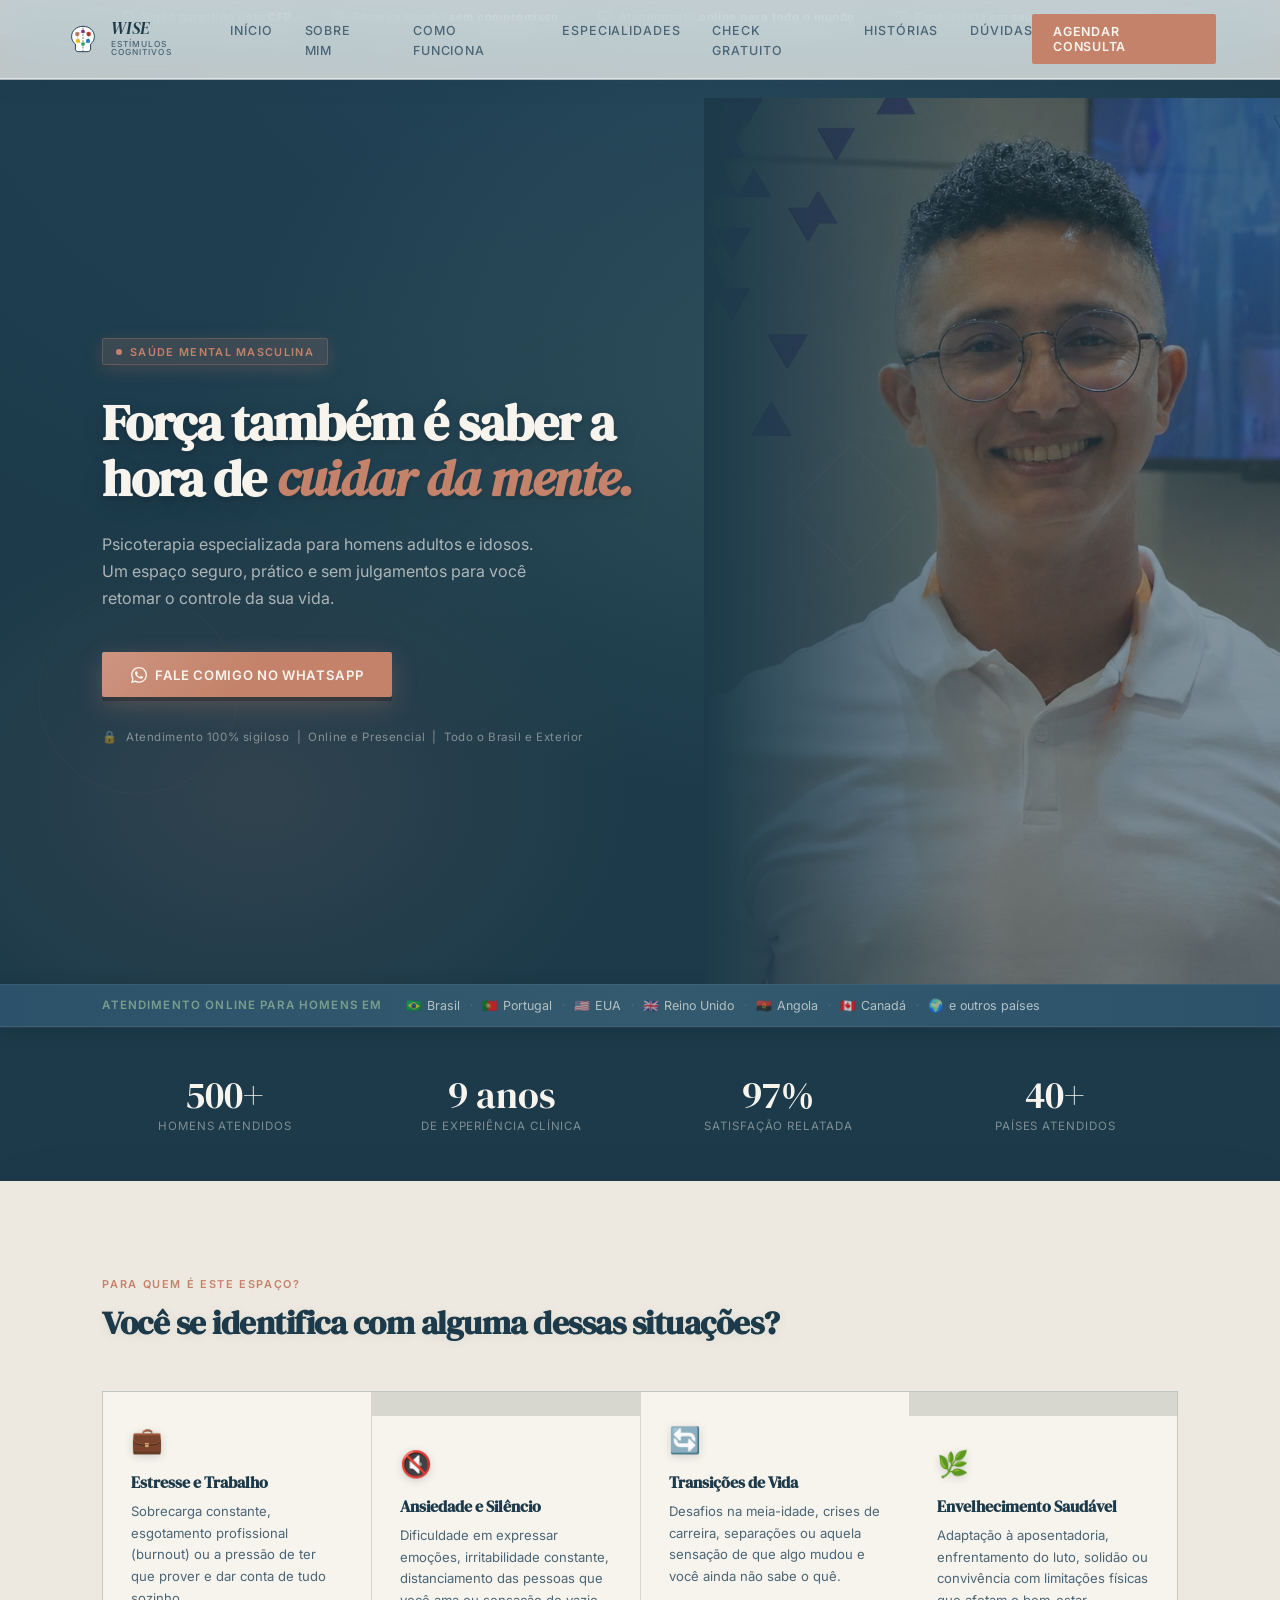
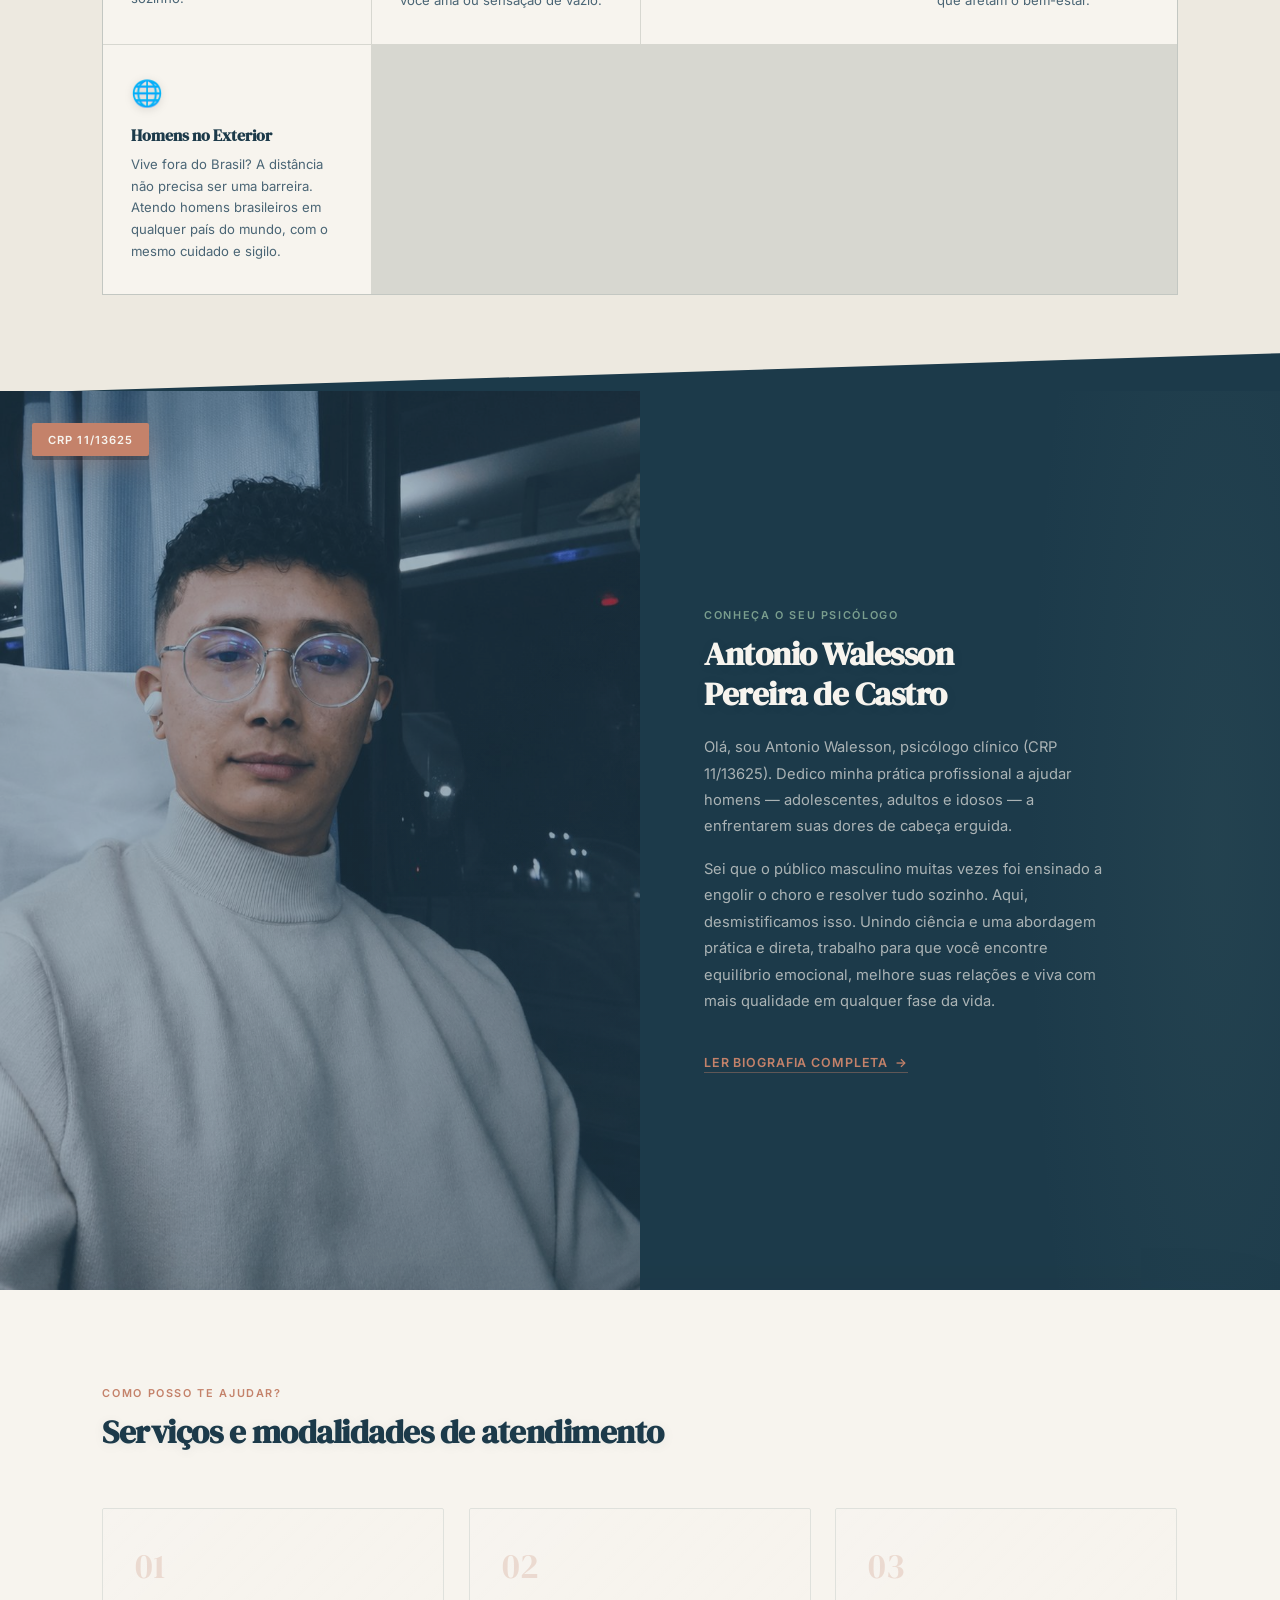
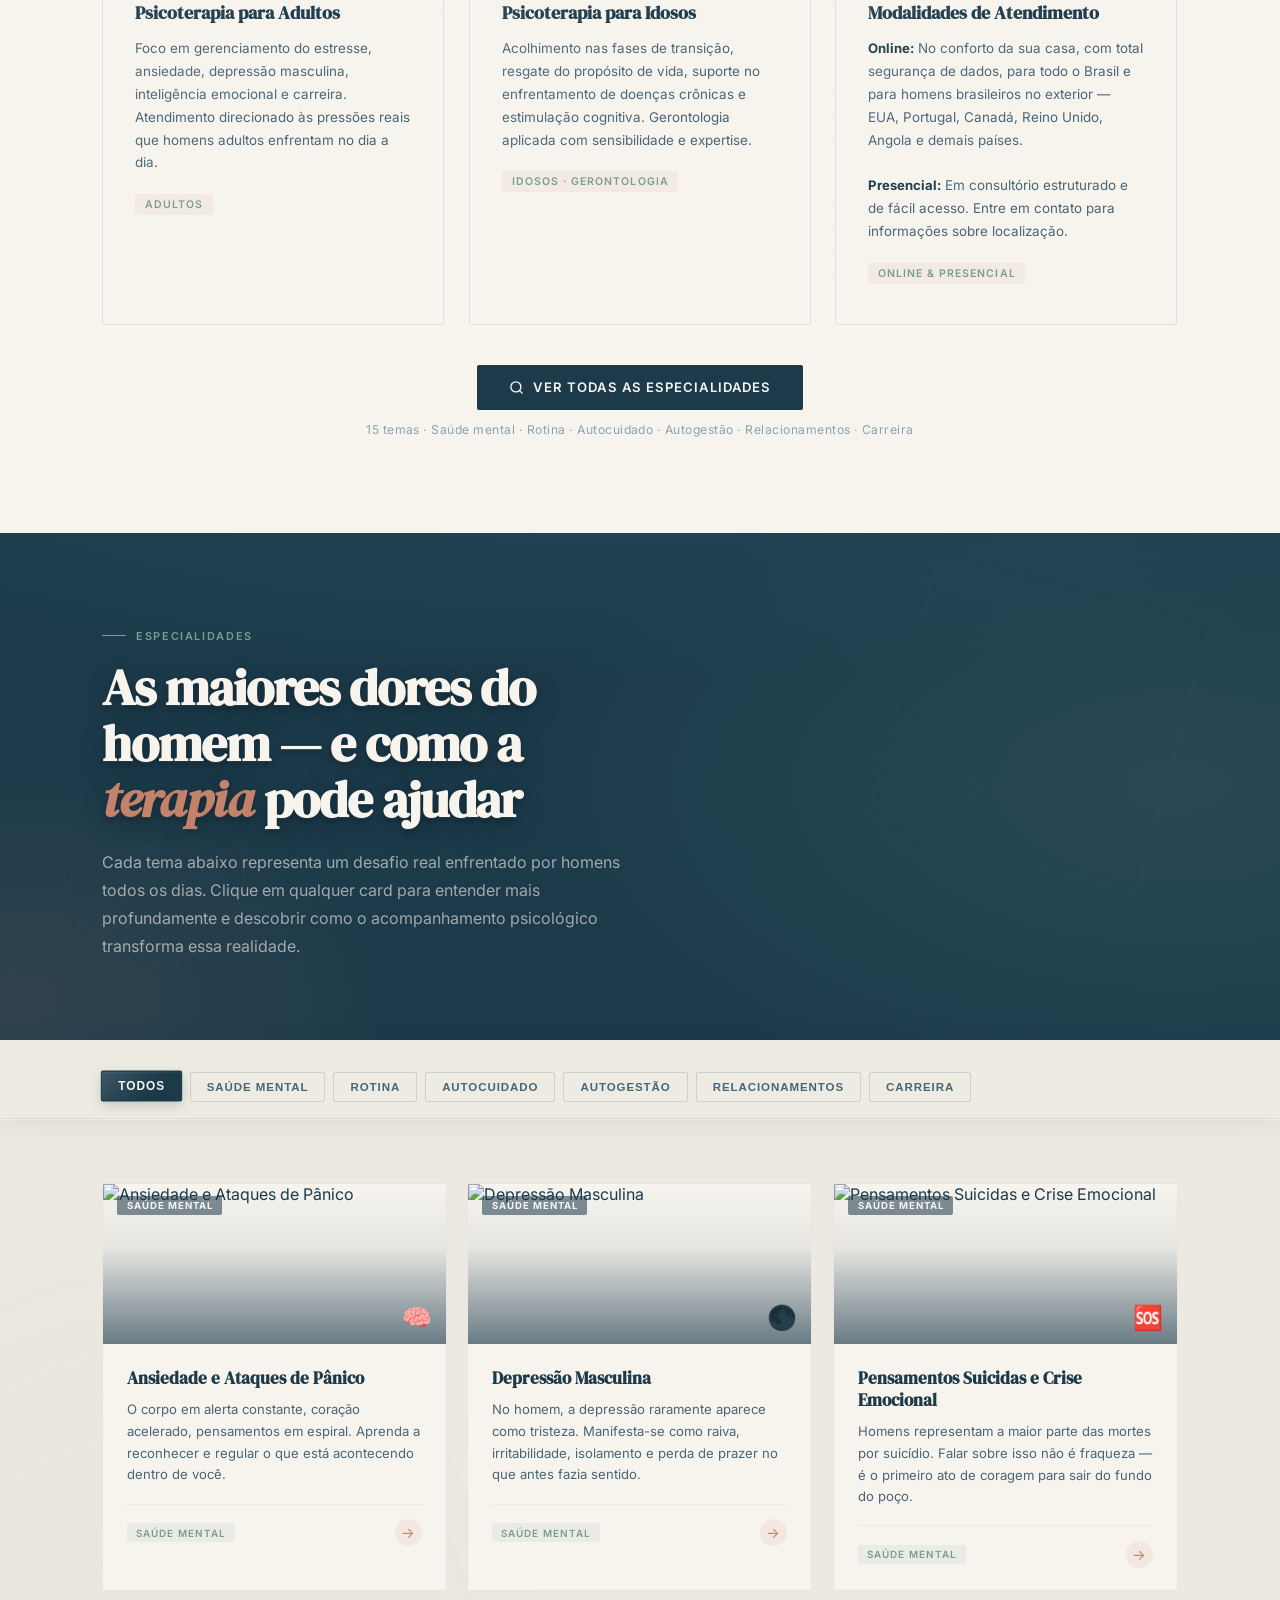
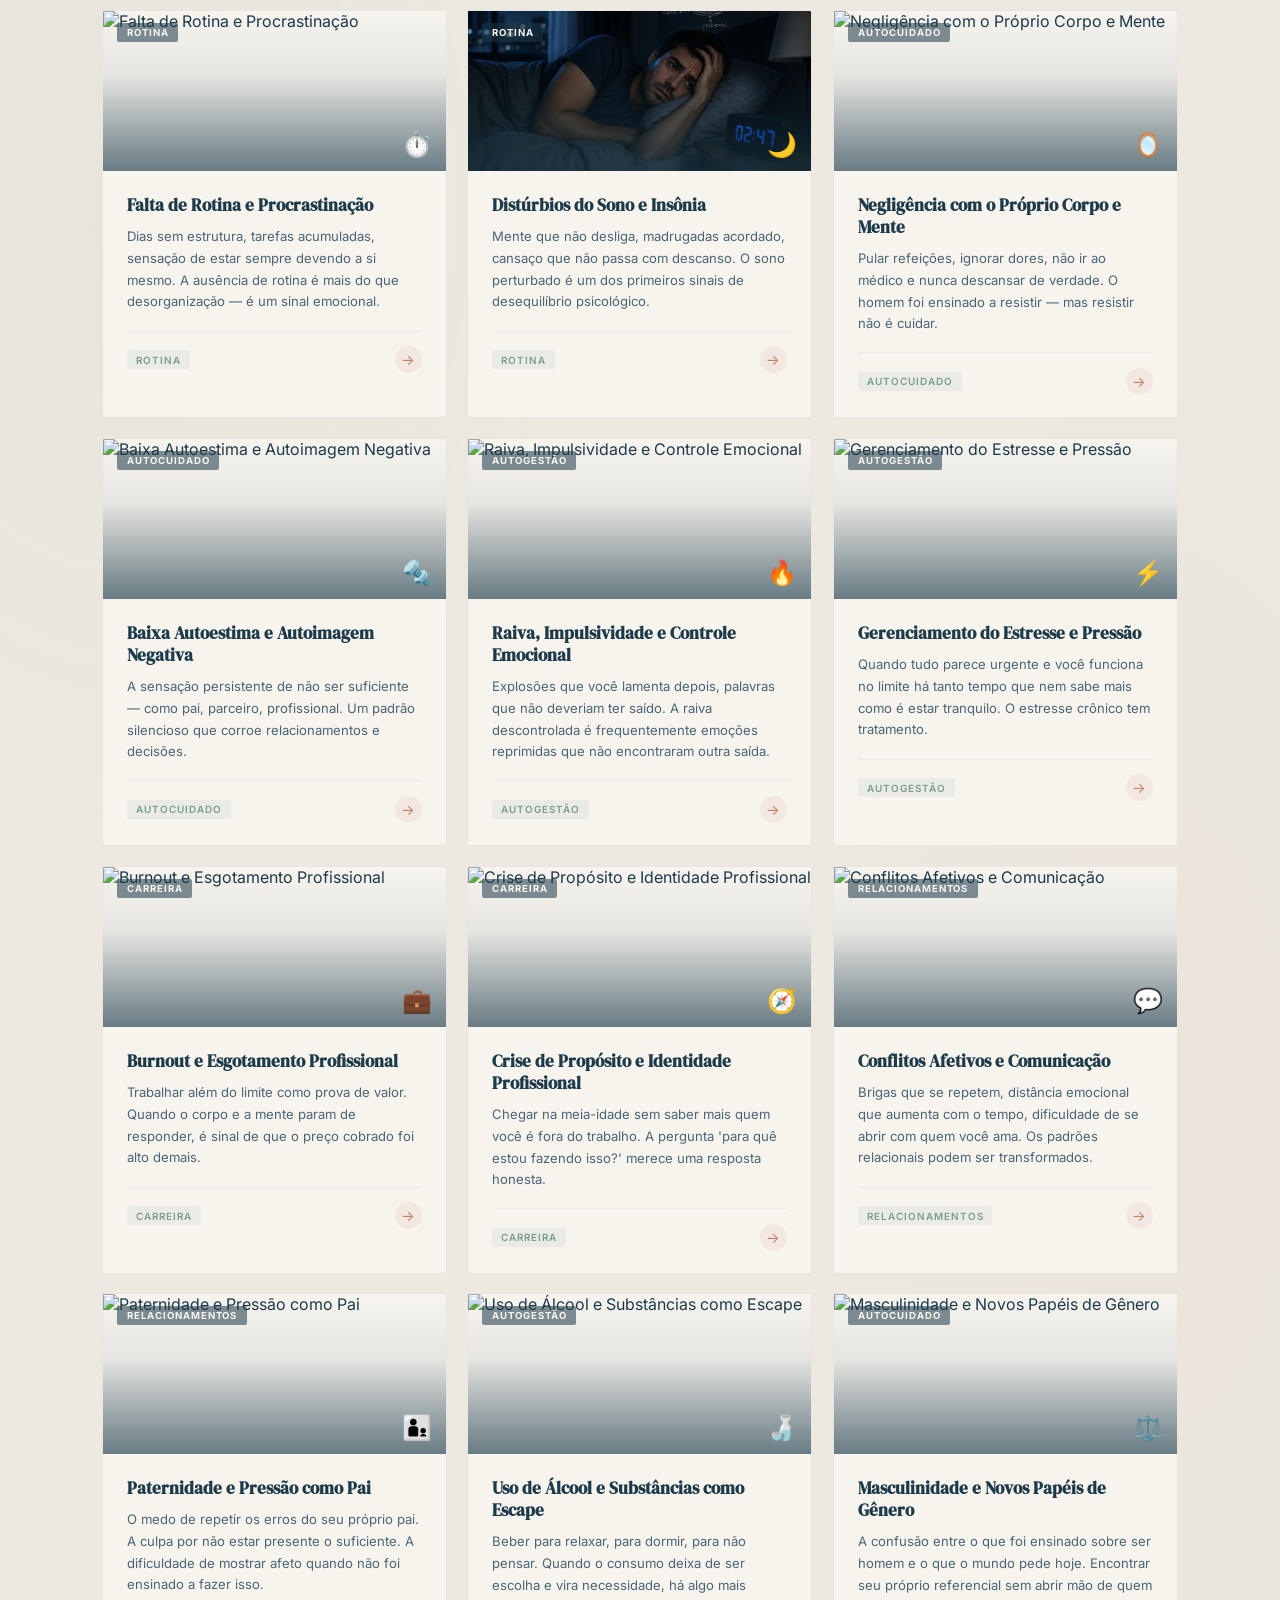
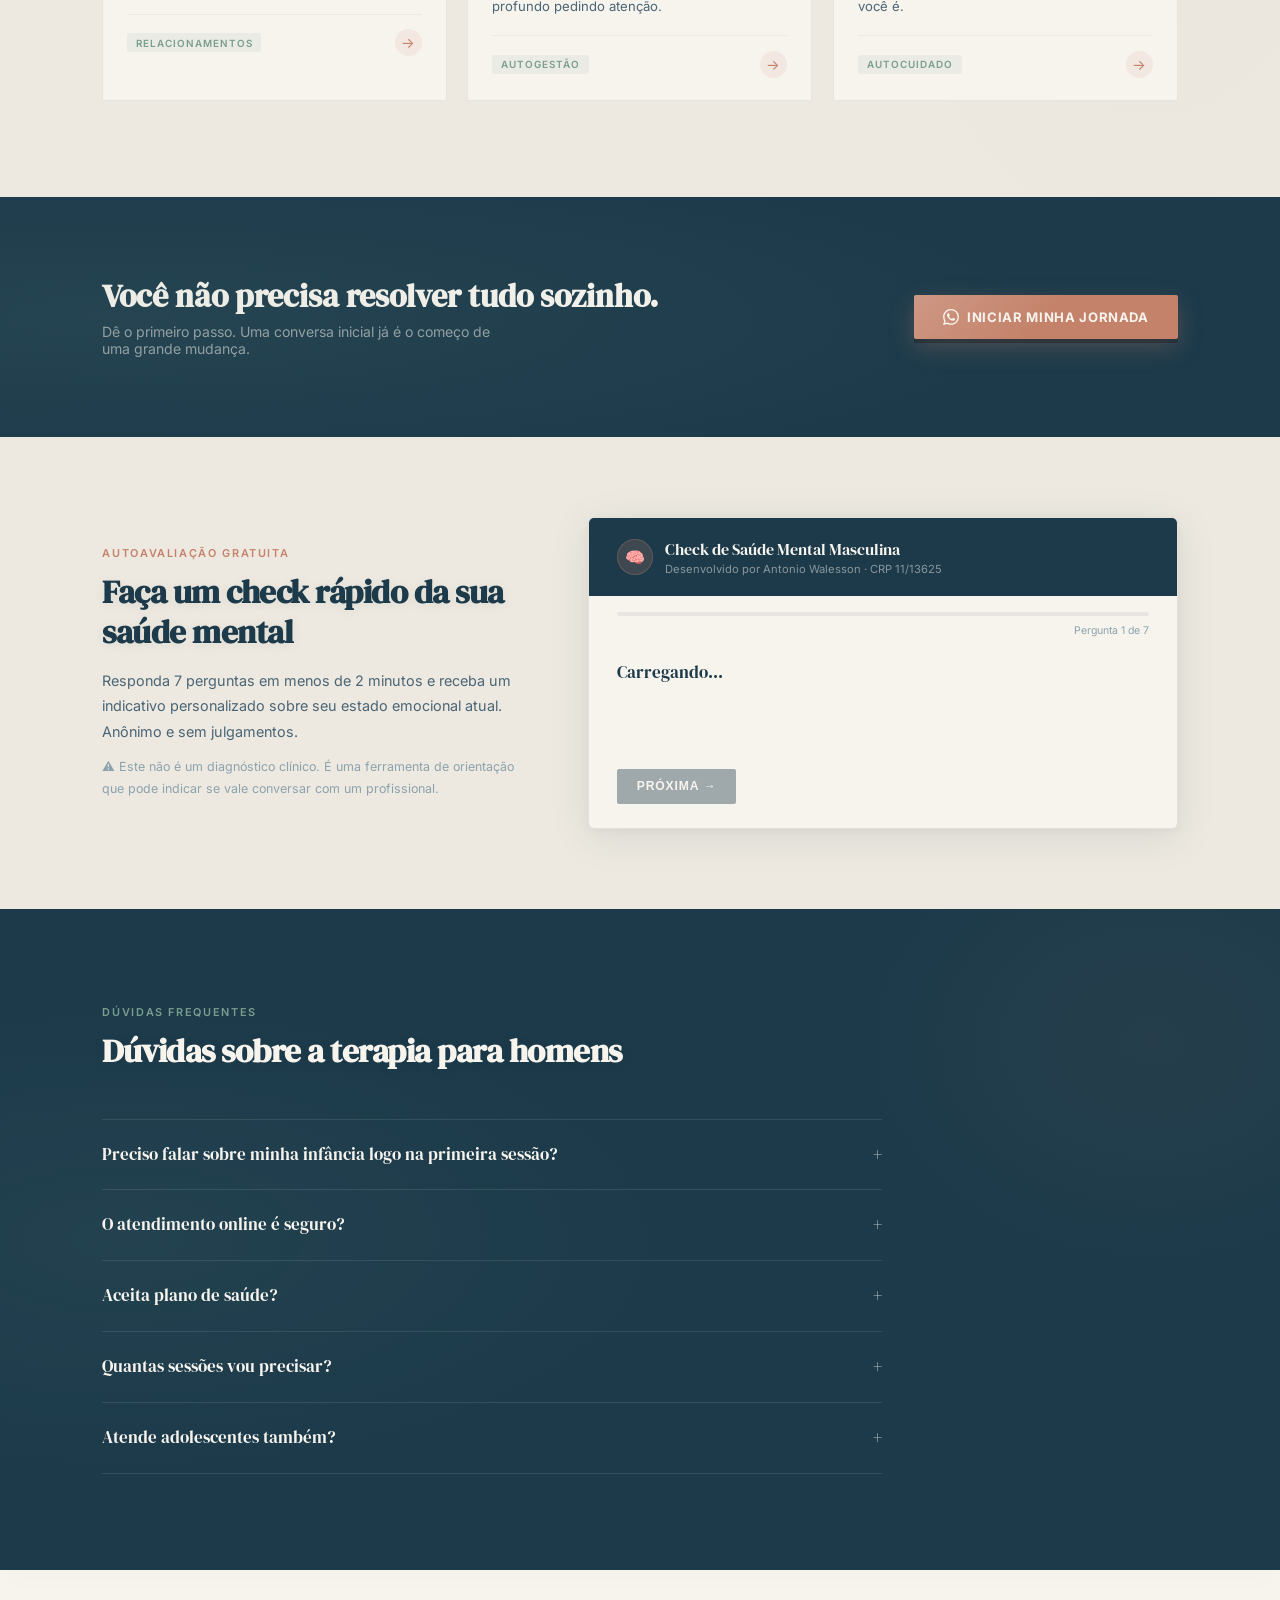
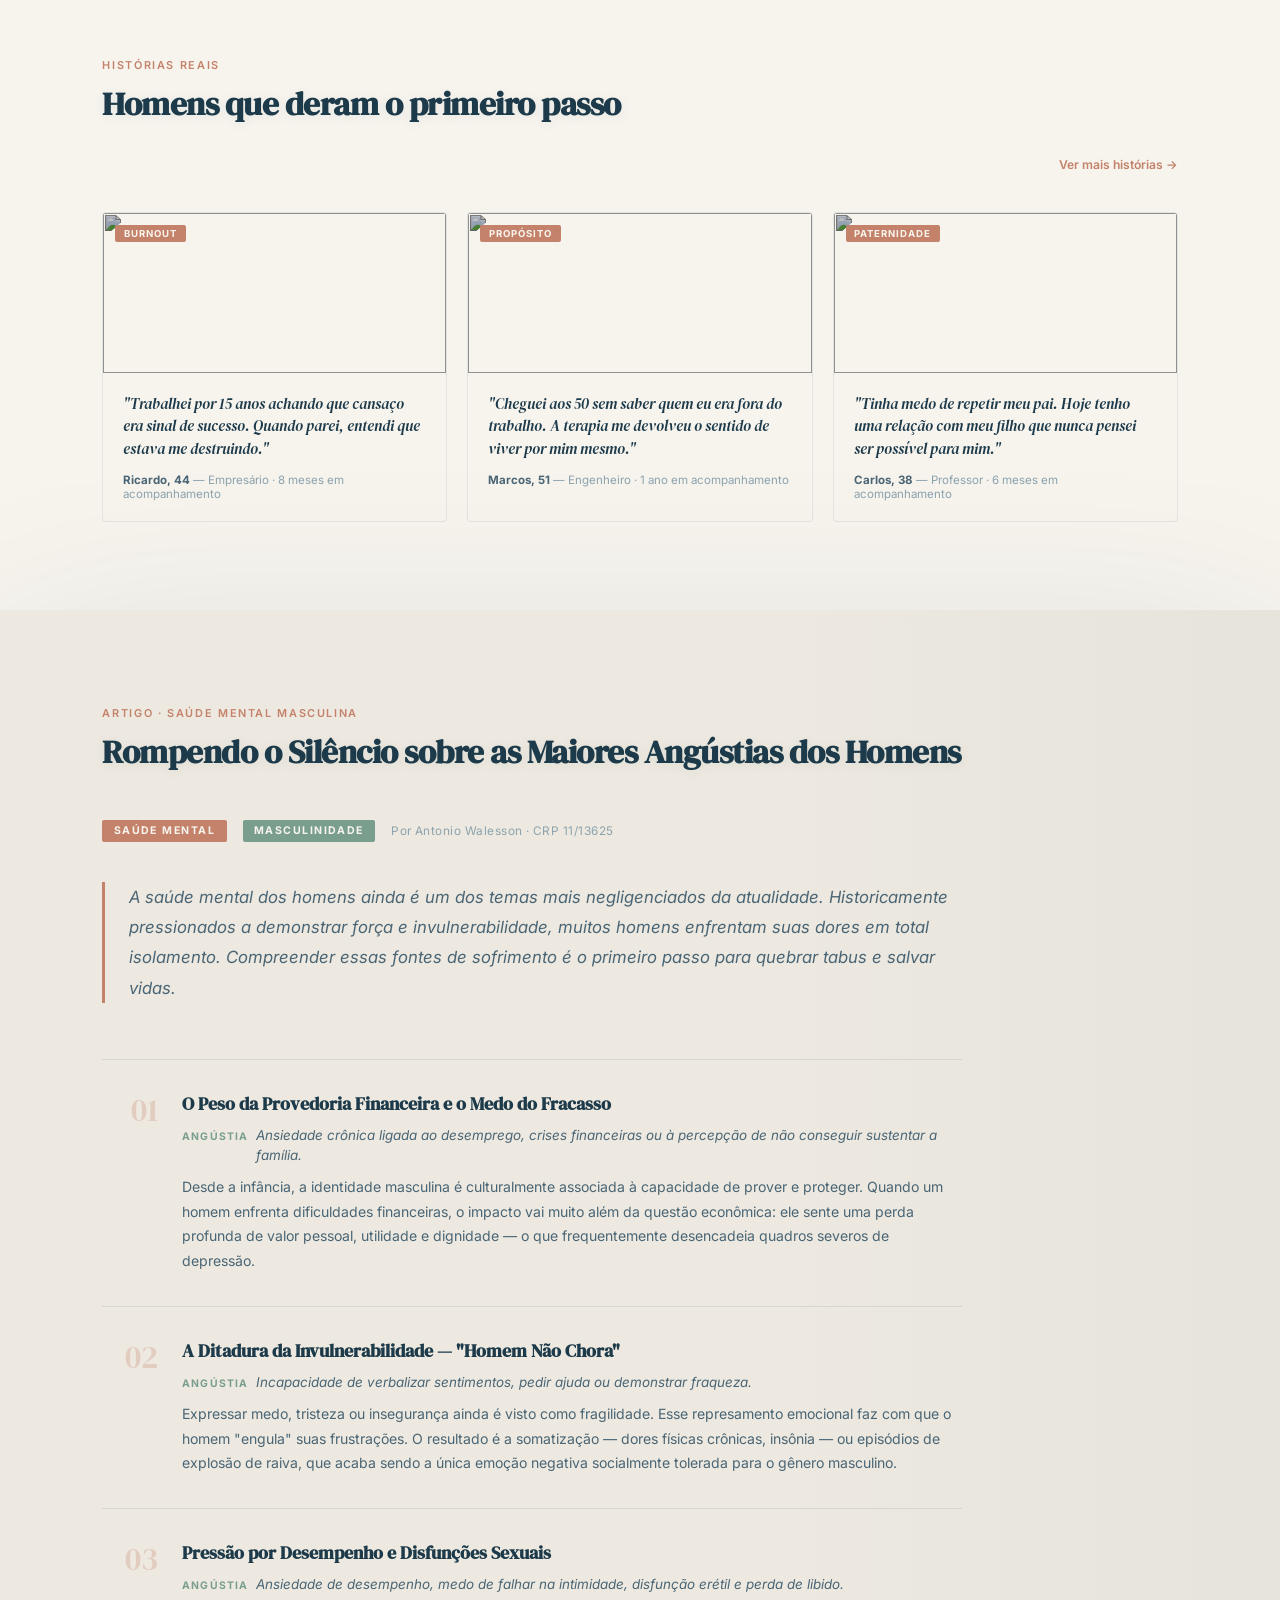
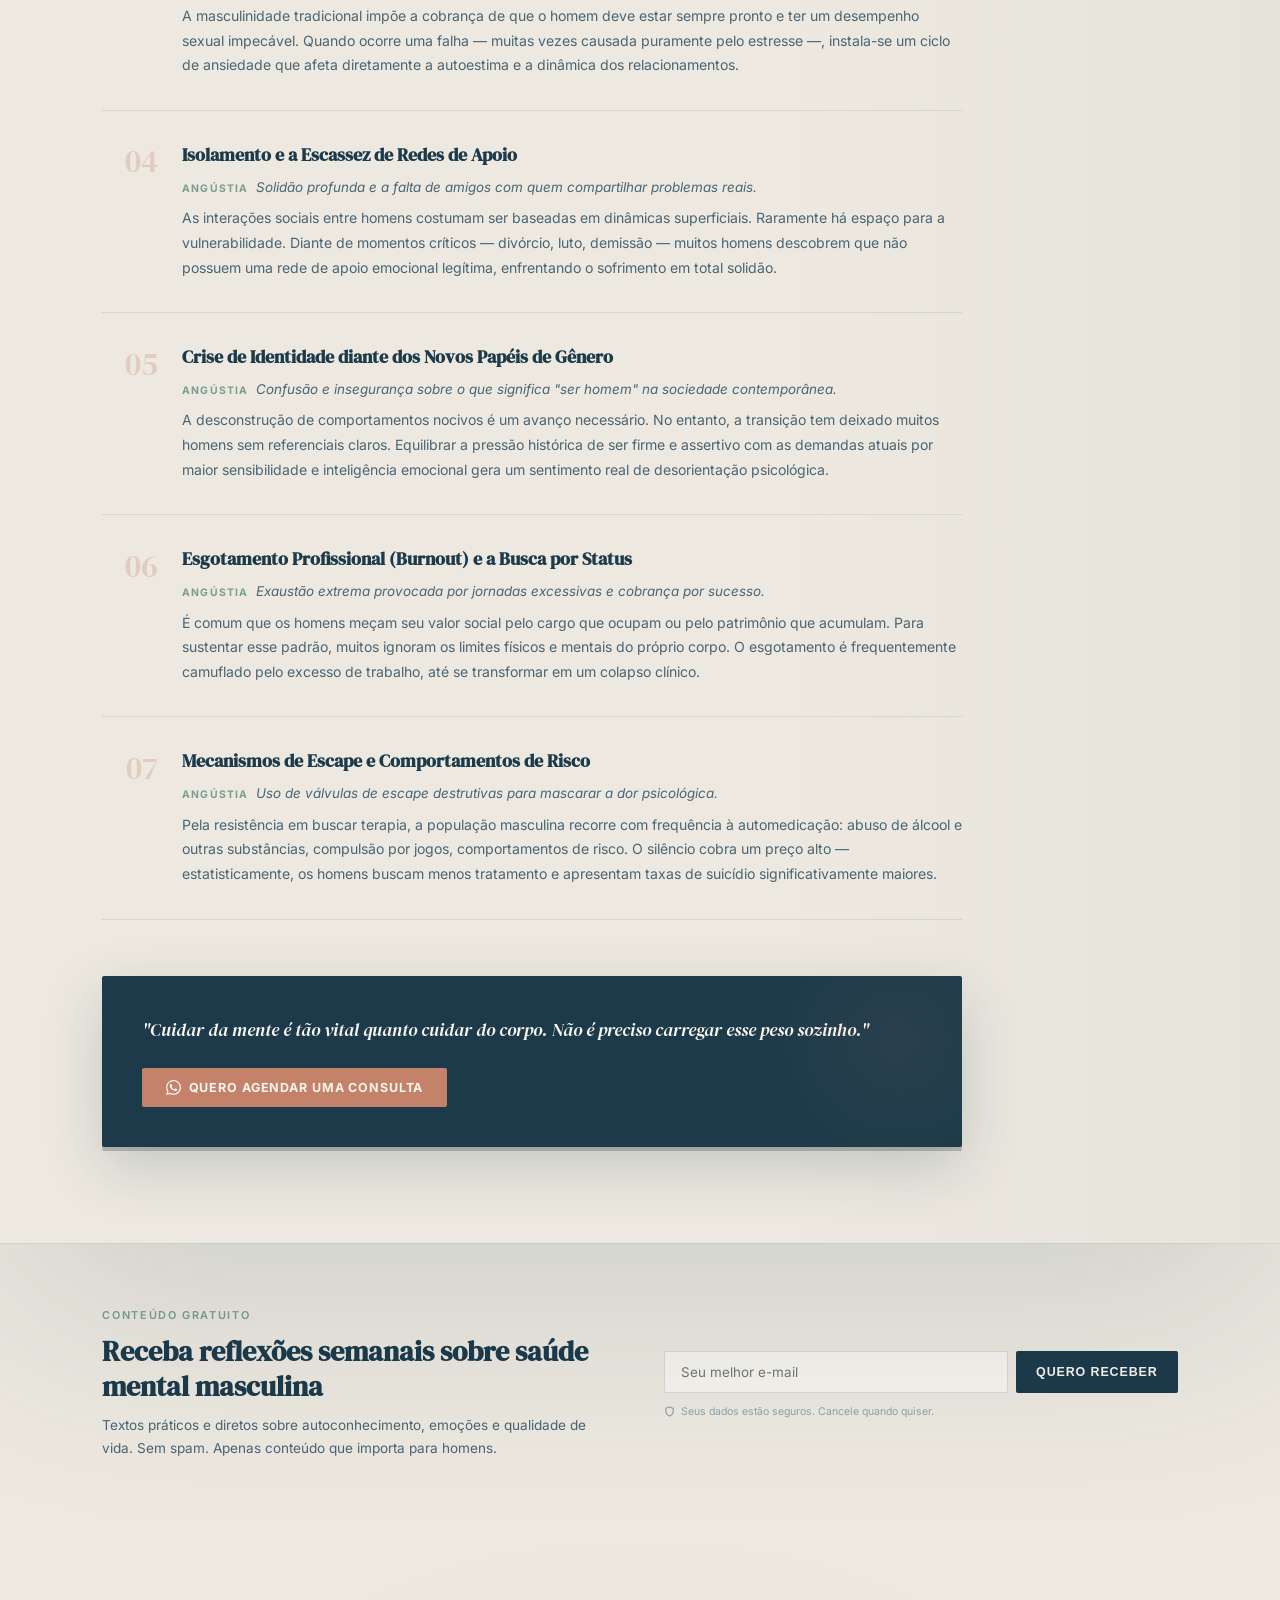
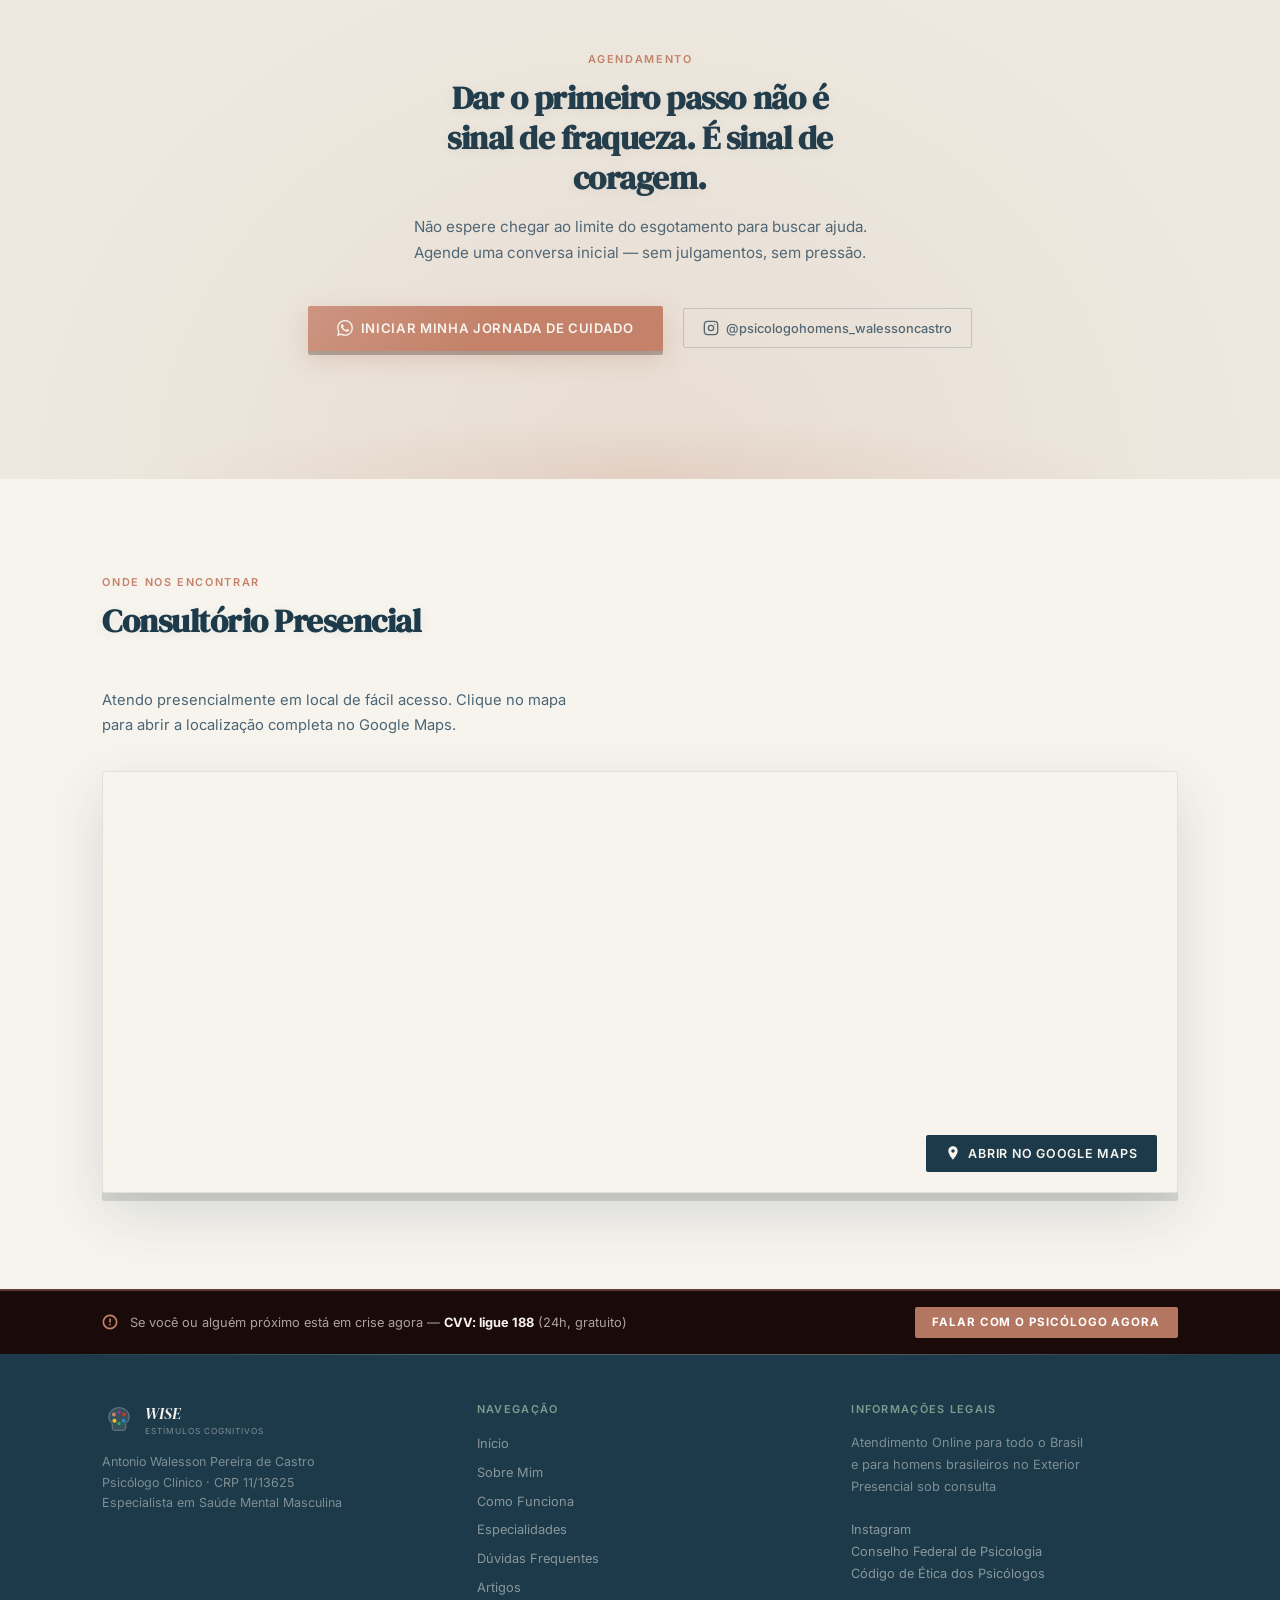
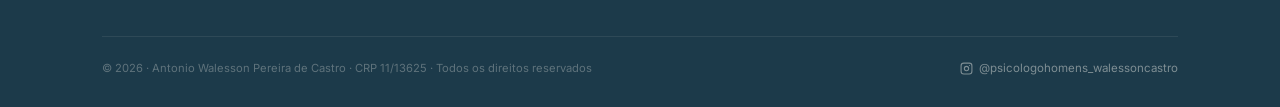
==== commit 26df02a2: "Add files via upload" ====
--- a/index.html
+++ b/index.html
@@ -1654,7 +1654,7 @@
   <div class="hero-right">
     <img
       class="hero-img"
-      src="https://images.unsplash.com/photo-1560250097-0b93528c311a?w=900&q=80"
+      src="[data-uri]"
       alt="Antonio Walesson — Psicólogo Clínico"
     />
     <div class="hero-overlay"></div>
@@ -1749,7 +1749,7 @@
   <div class="about-img-wrap">
     <img
       class="about-img"
-      src="[data-uri]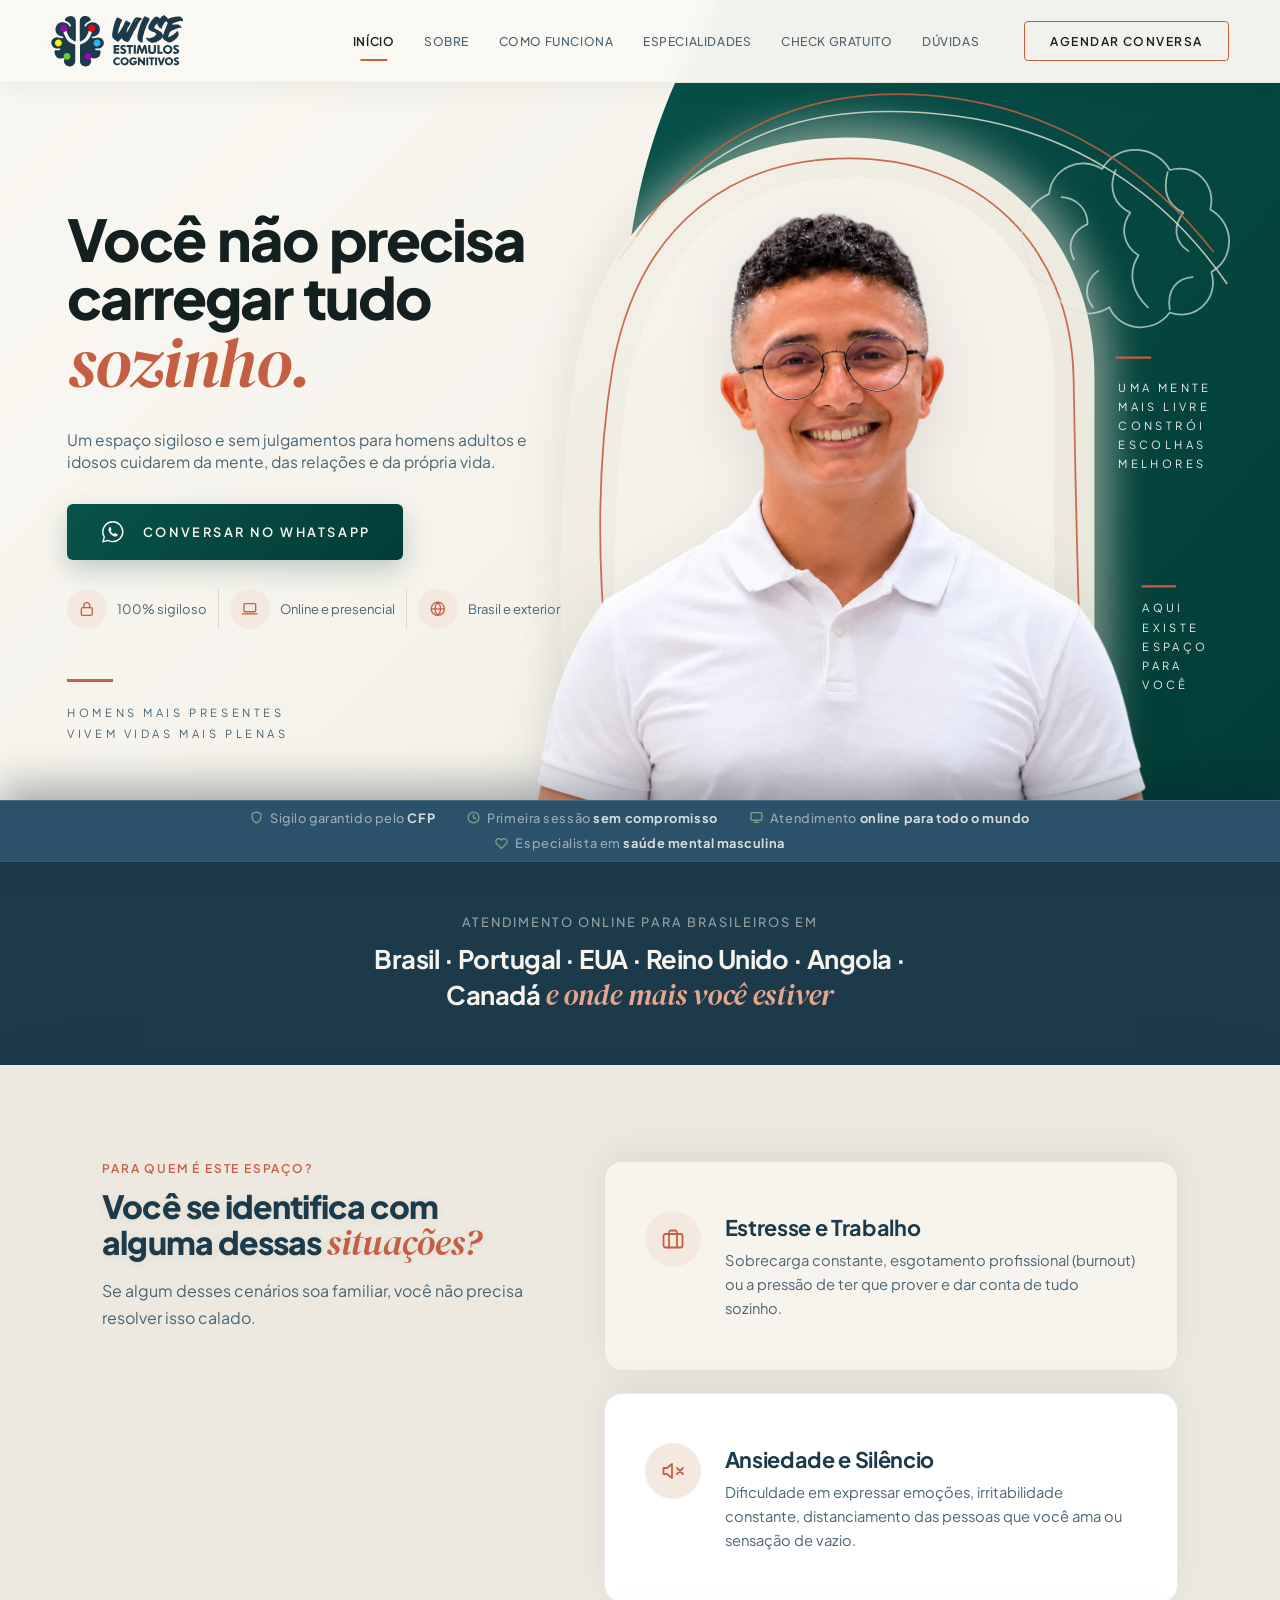
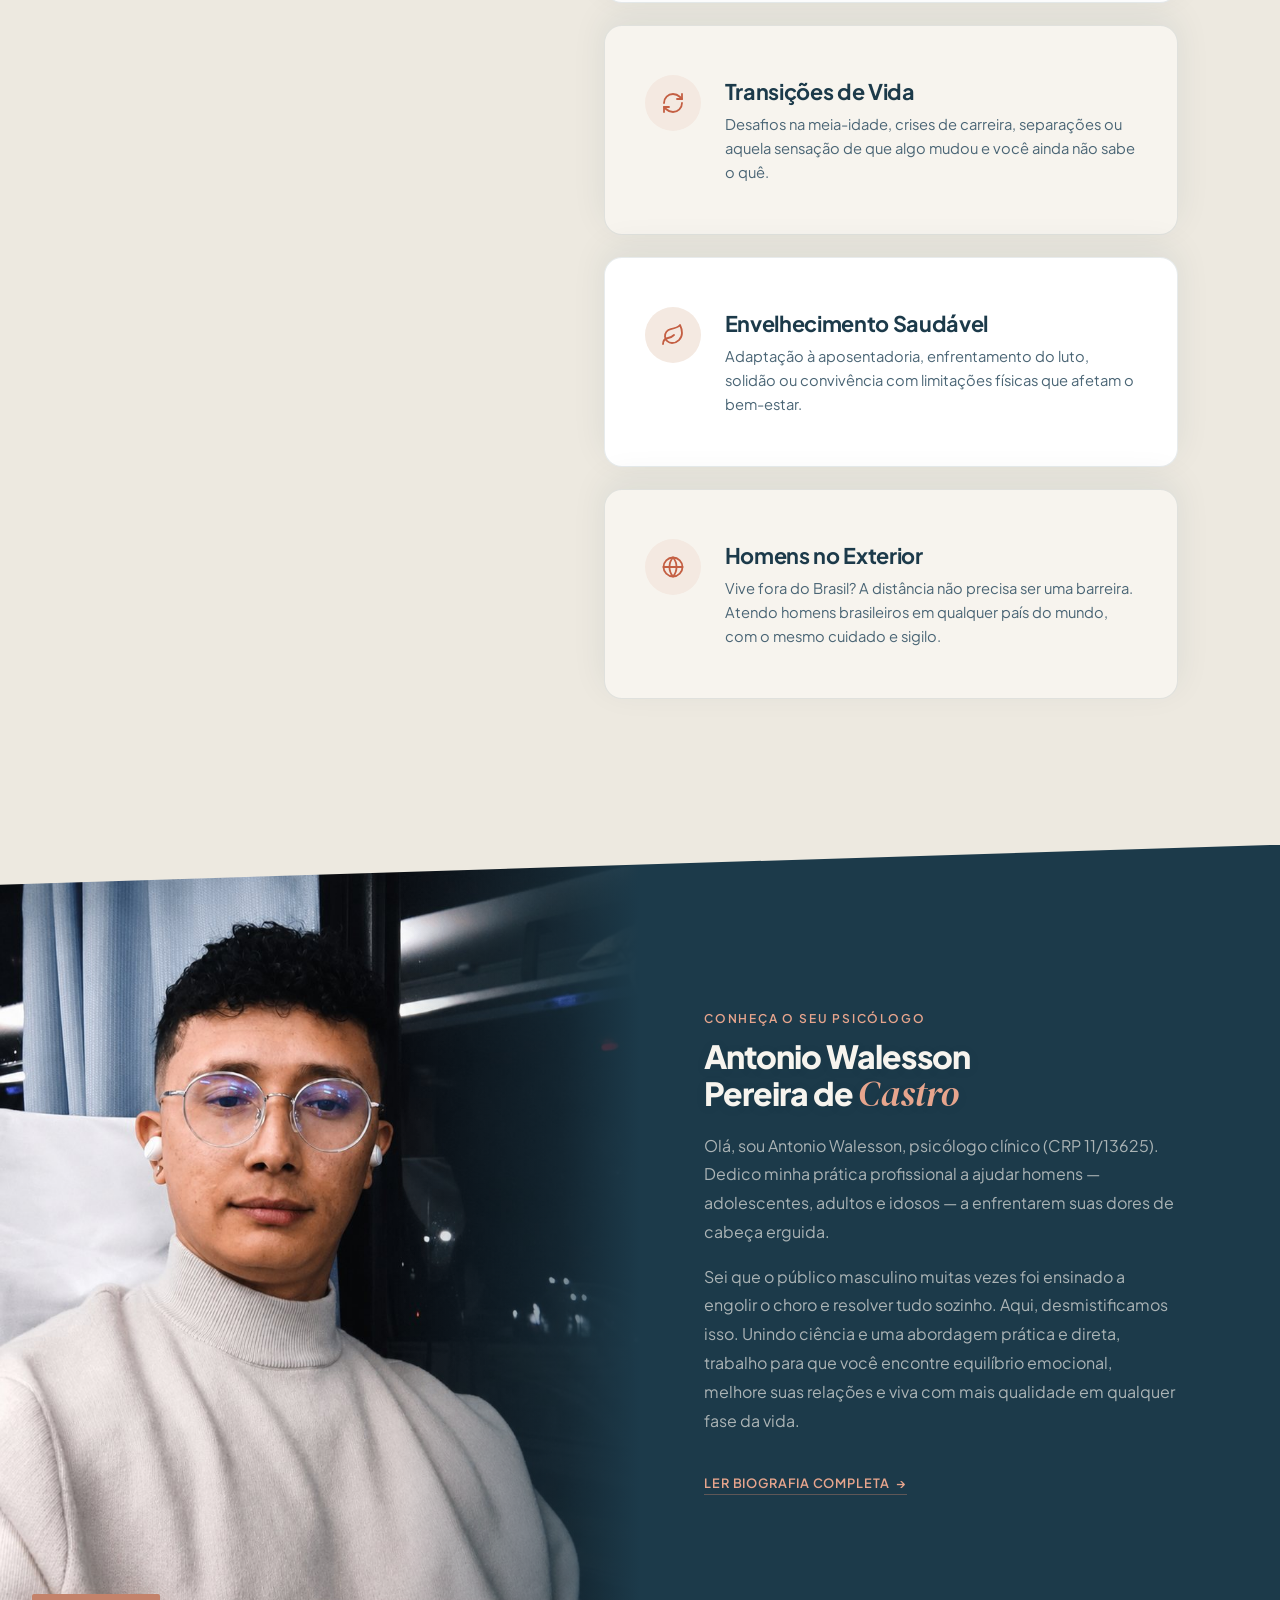
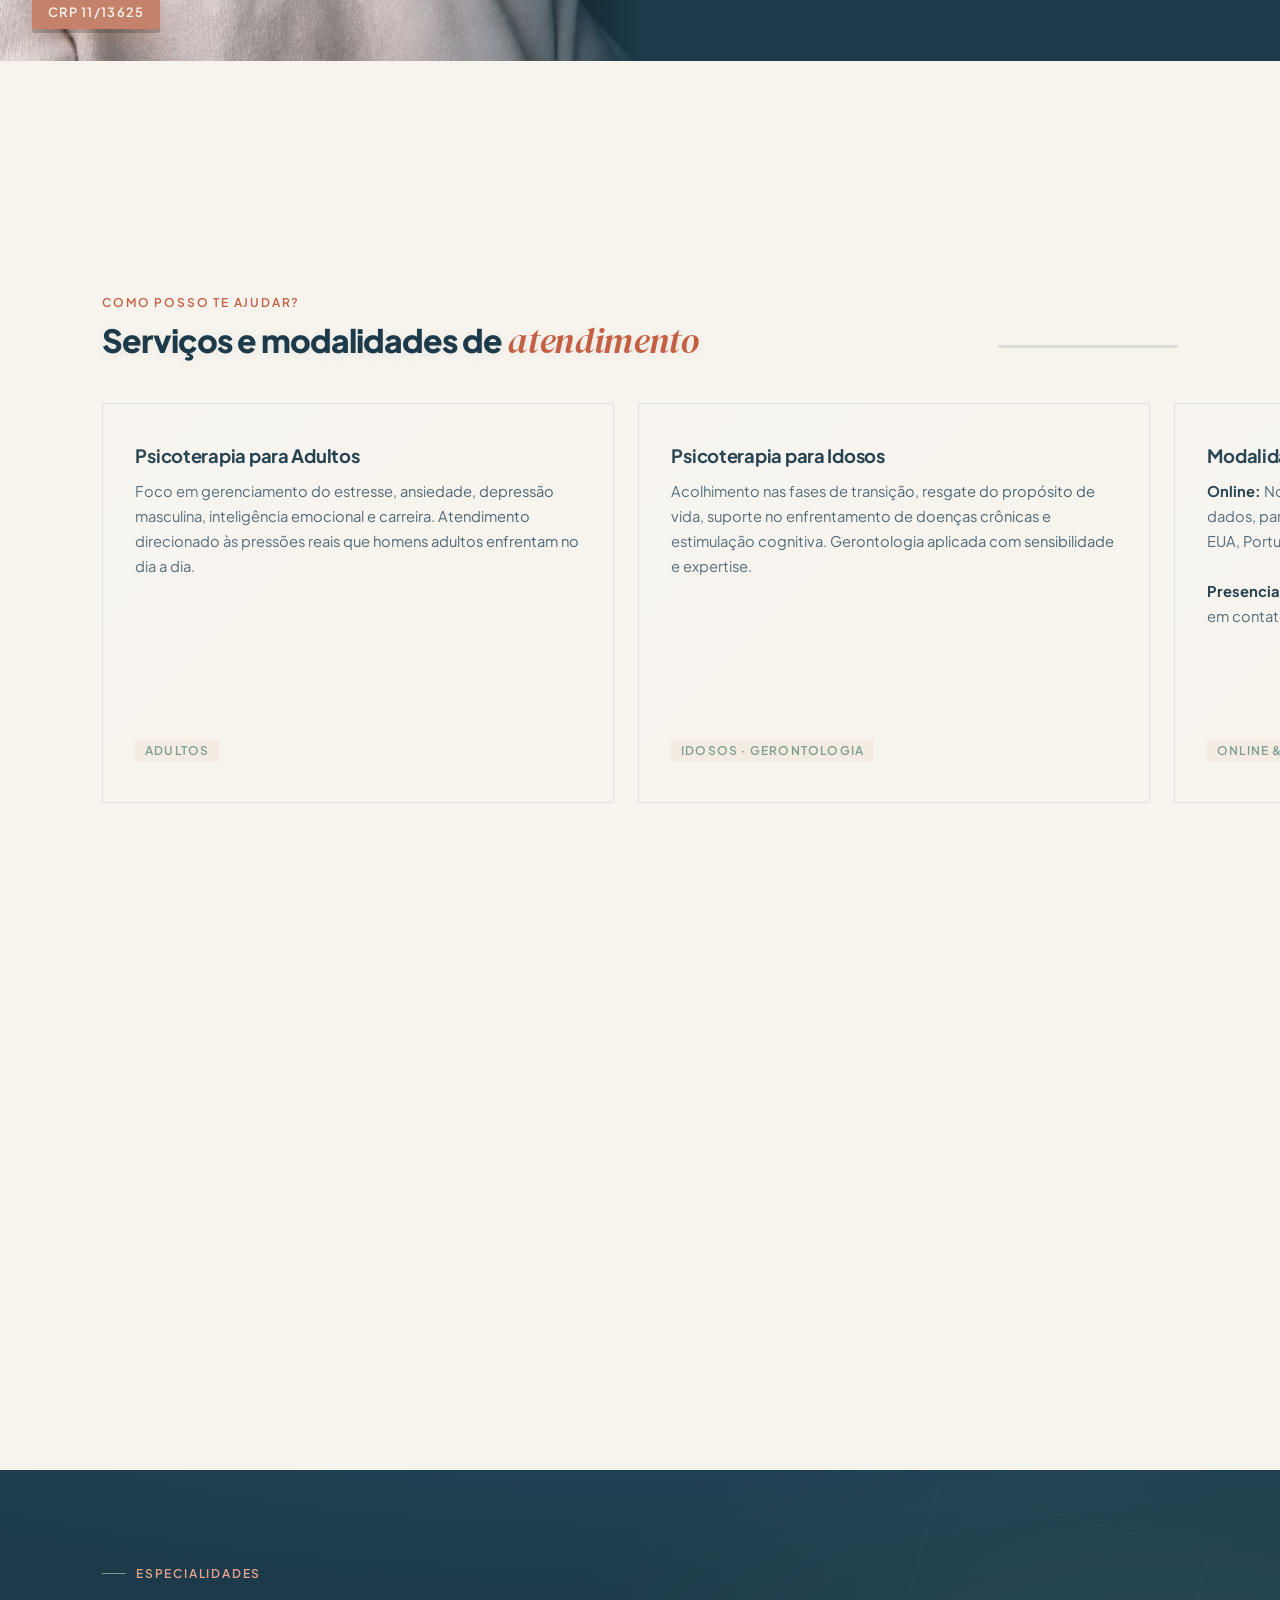
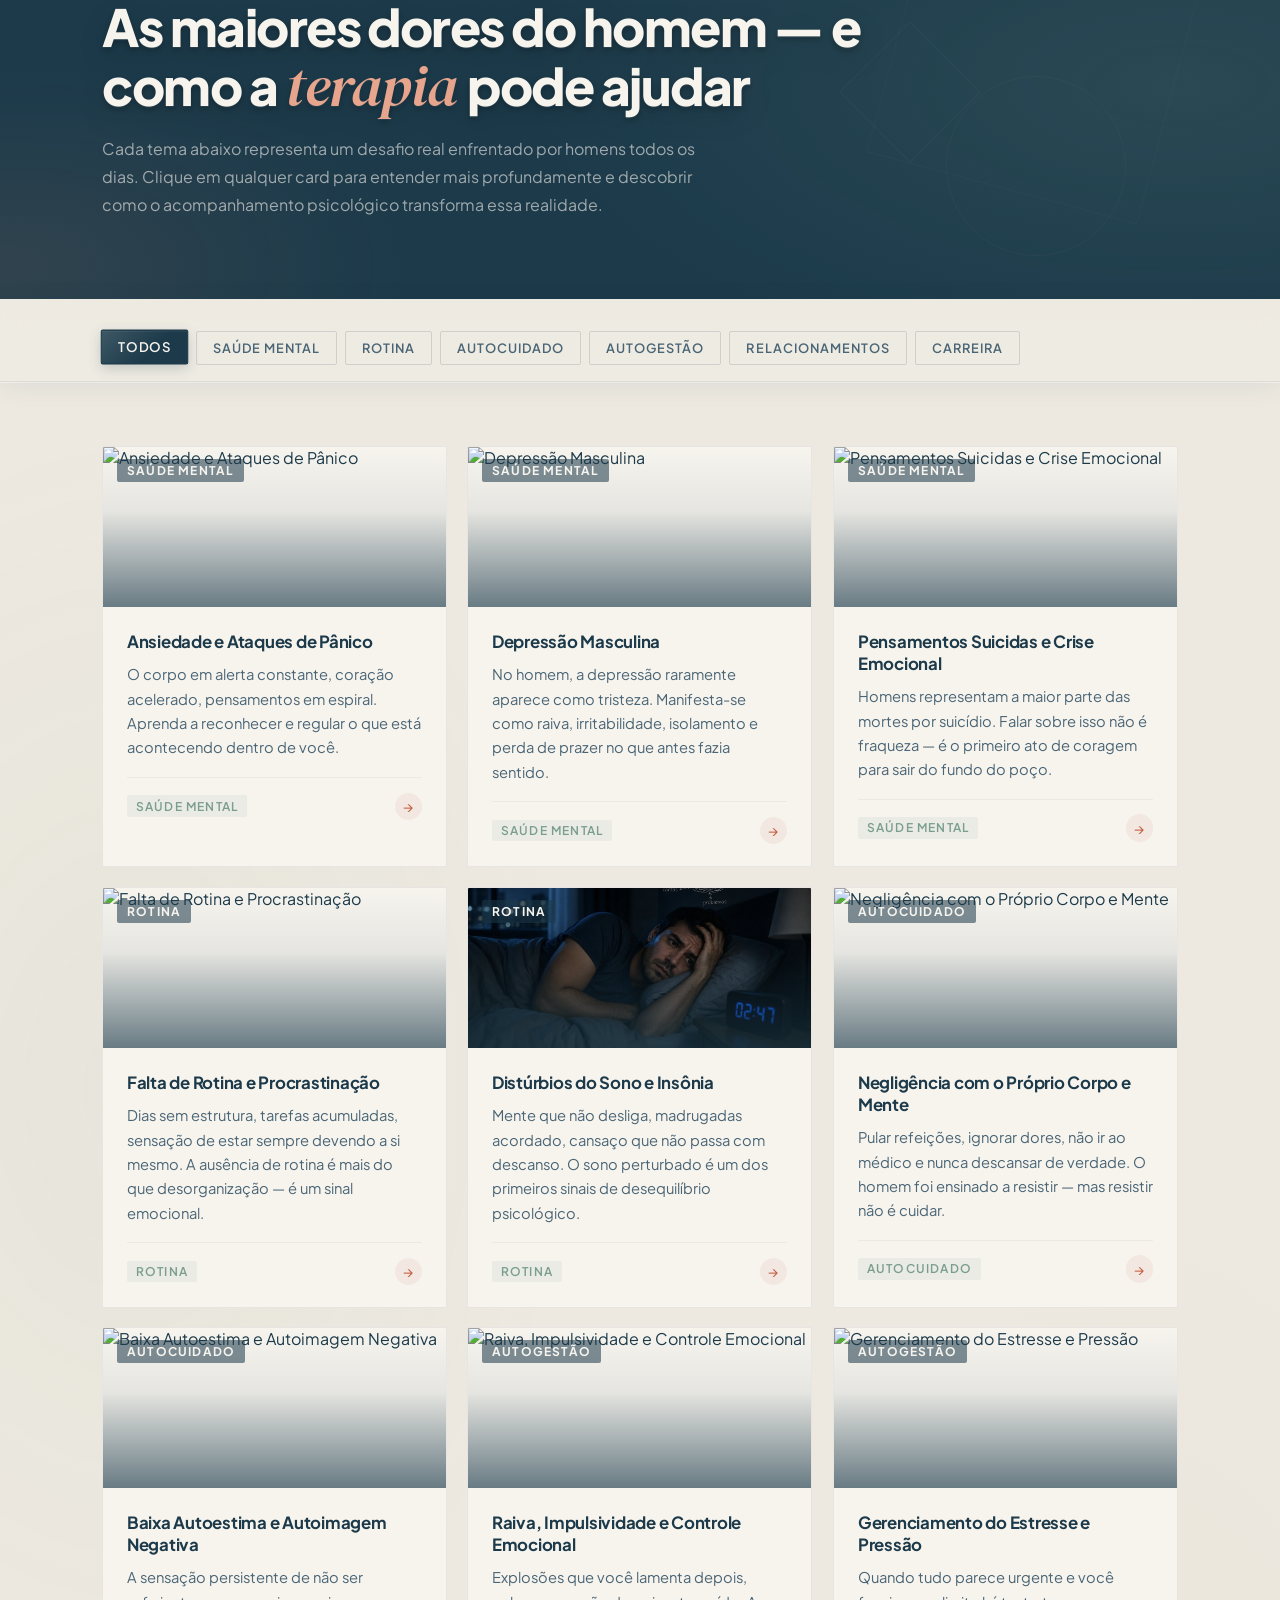
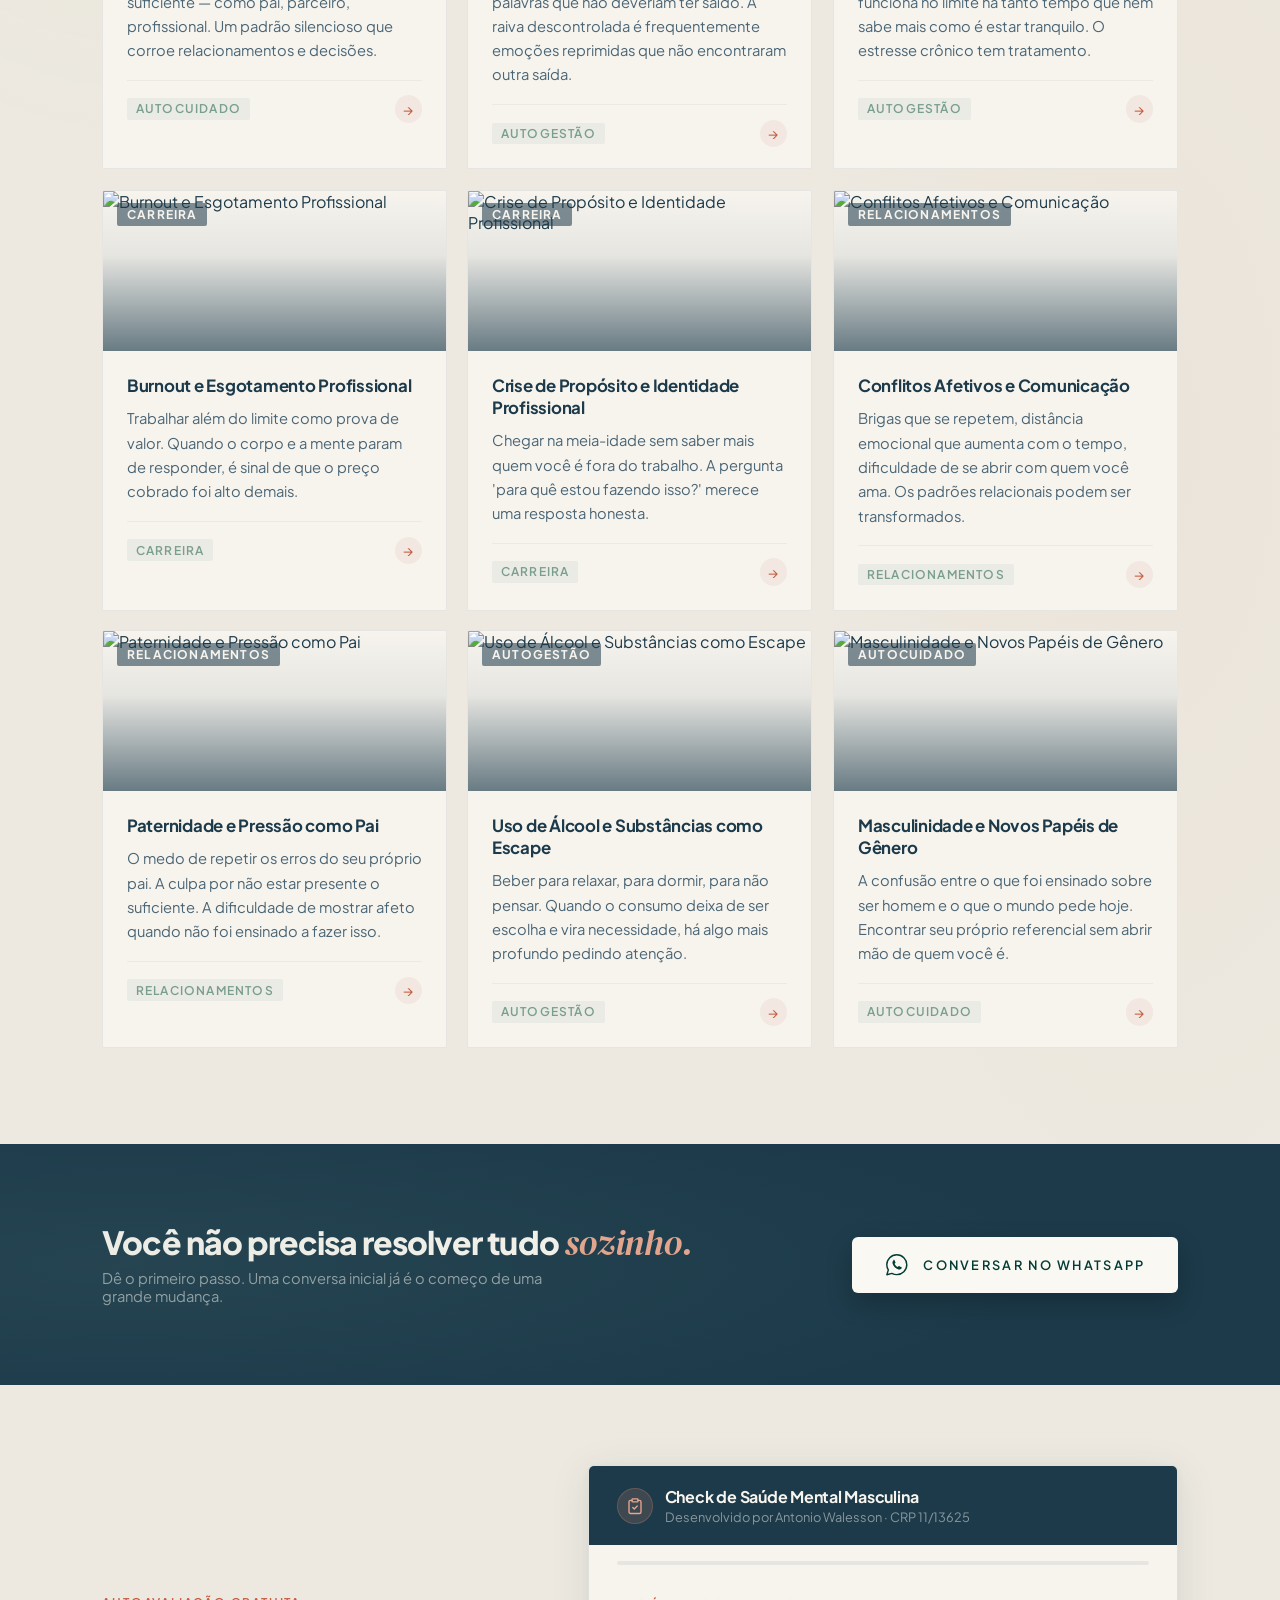
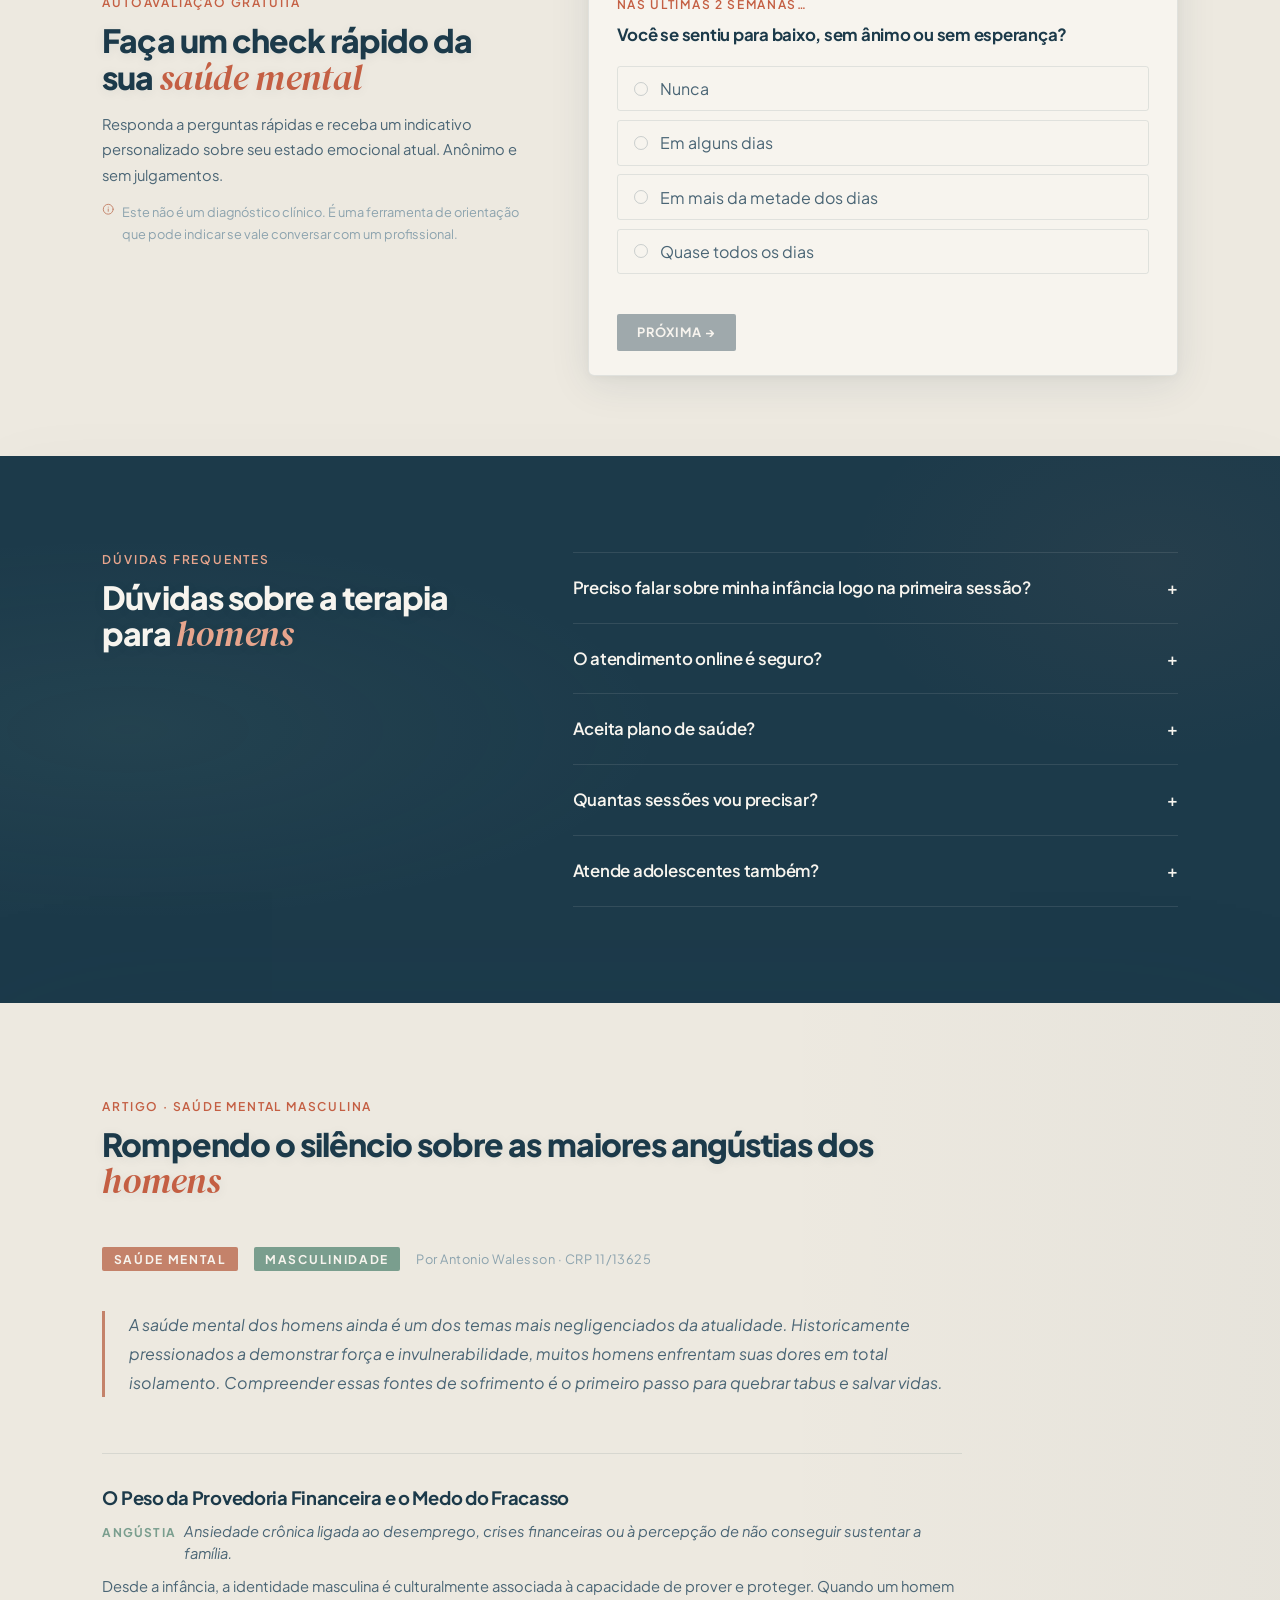
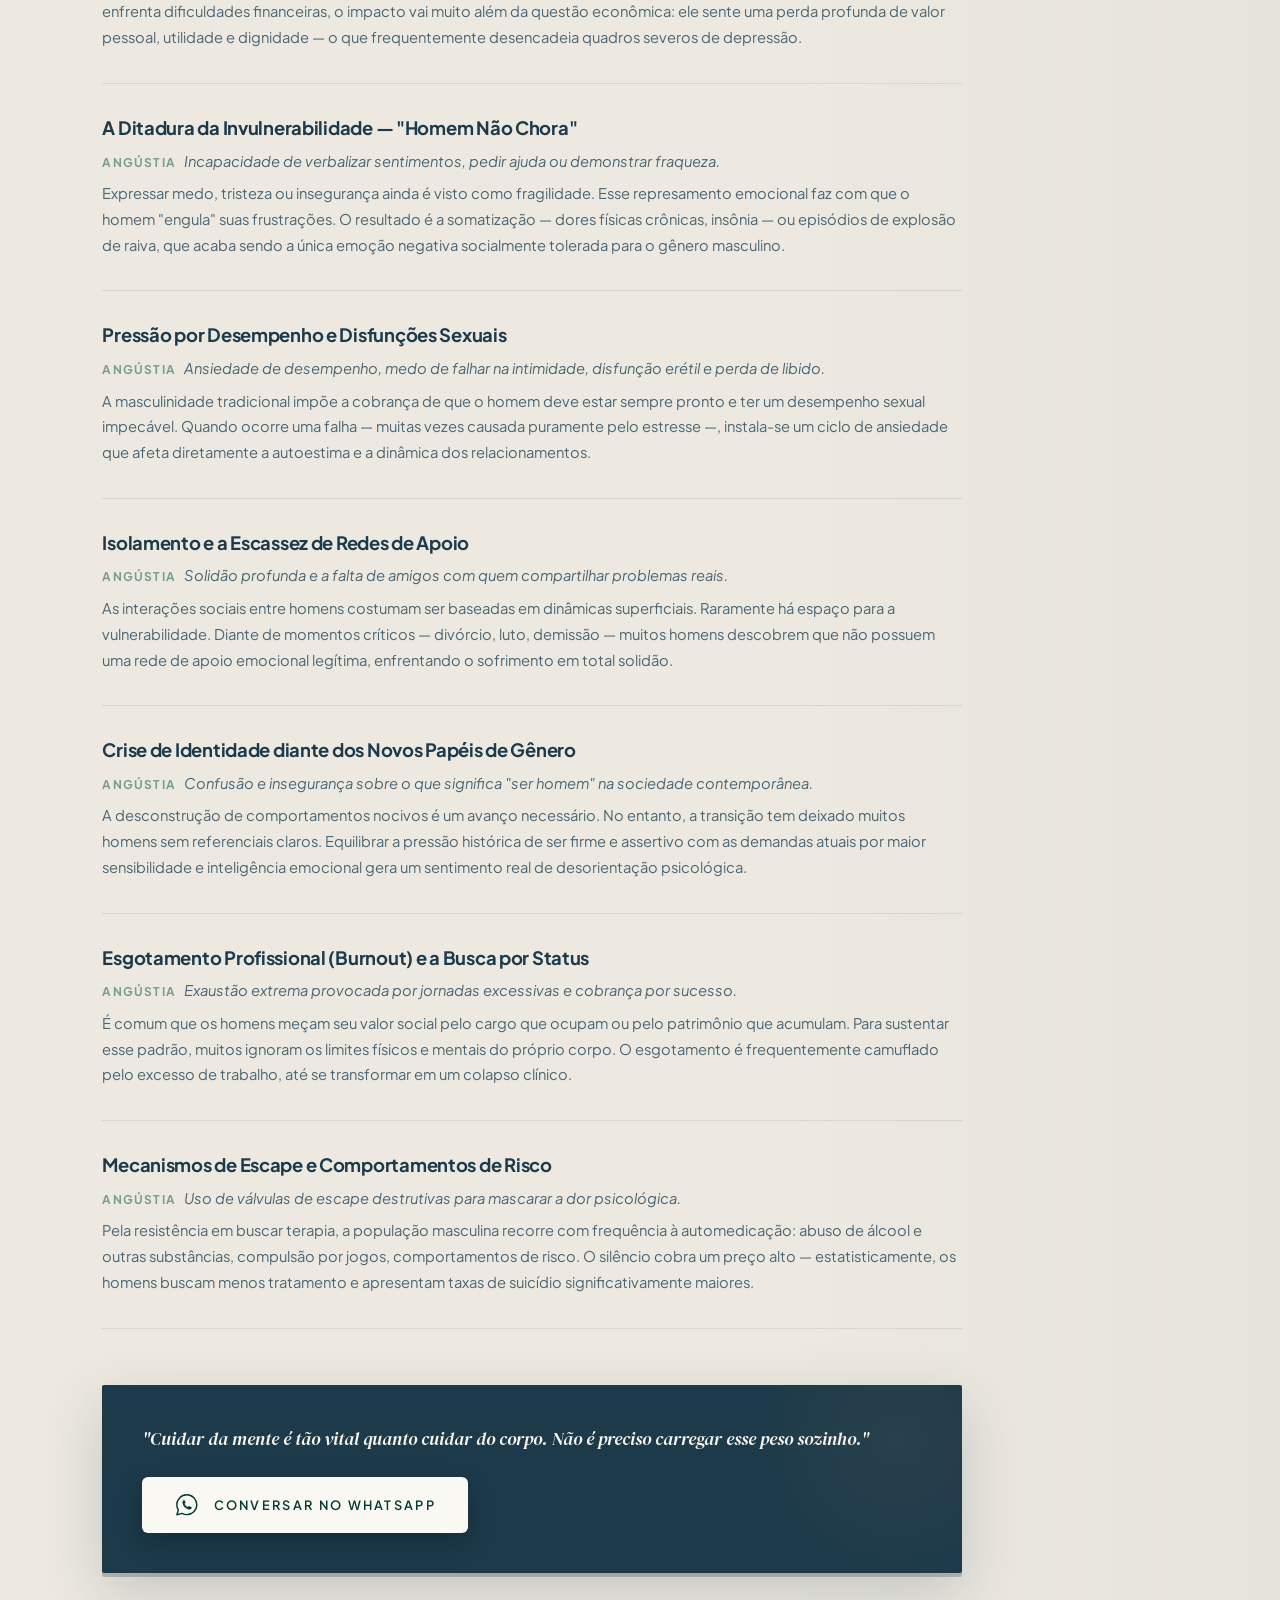
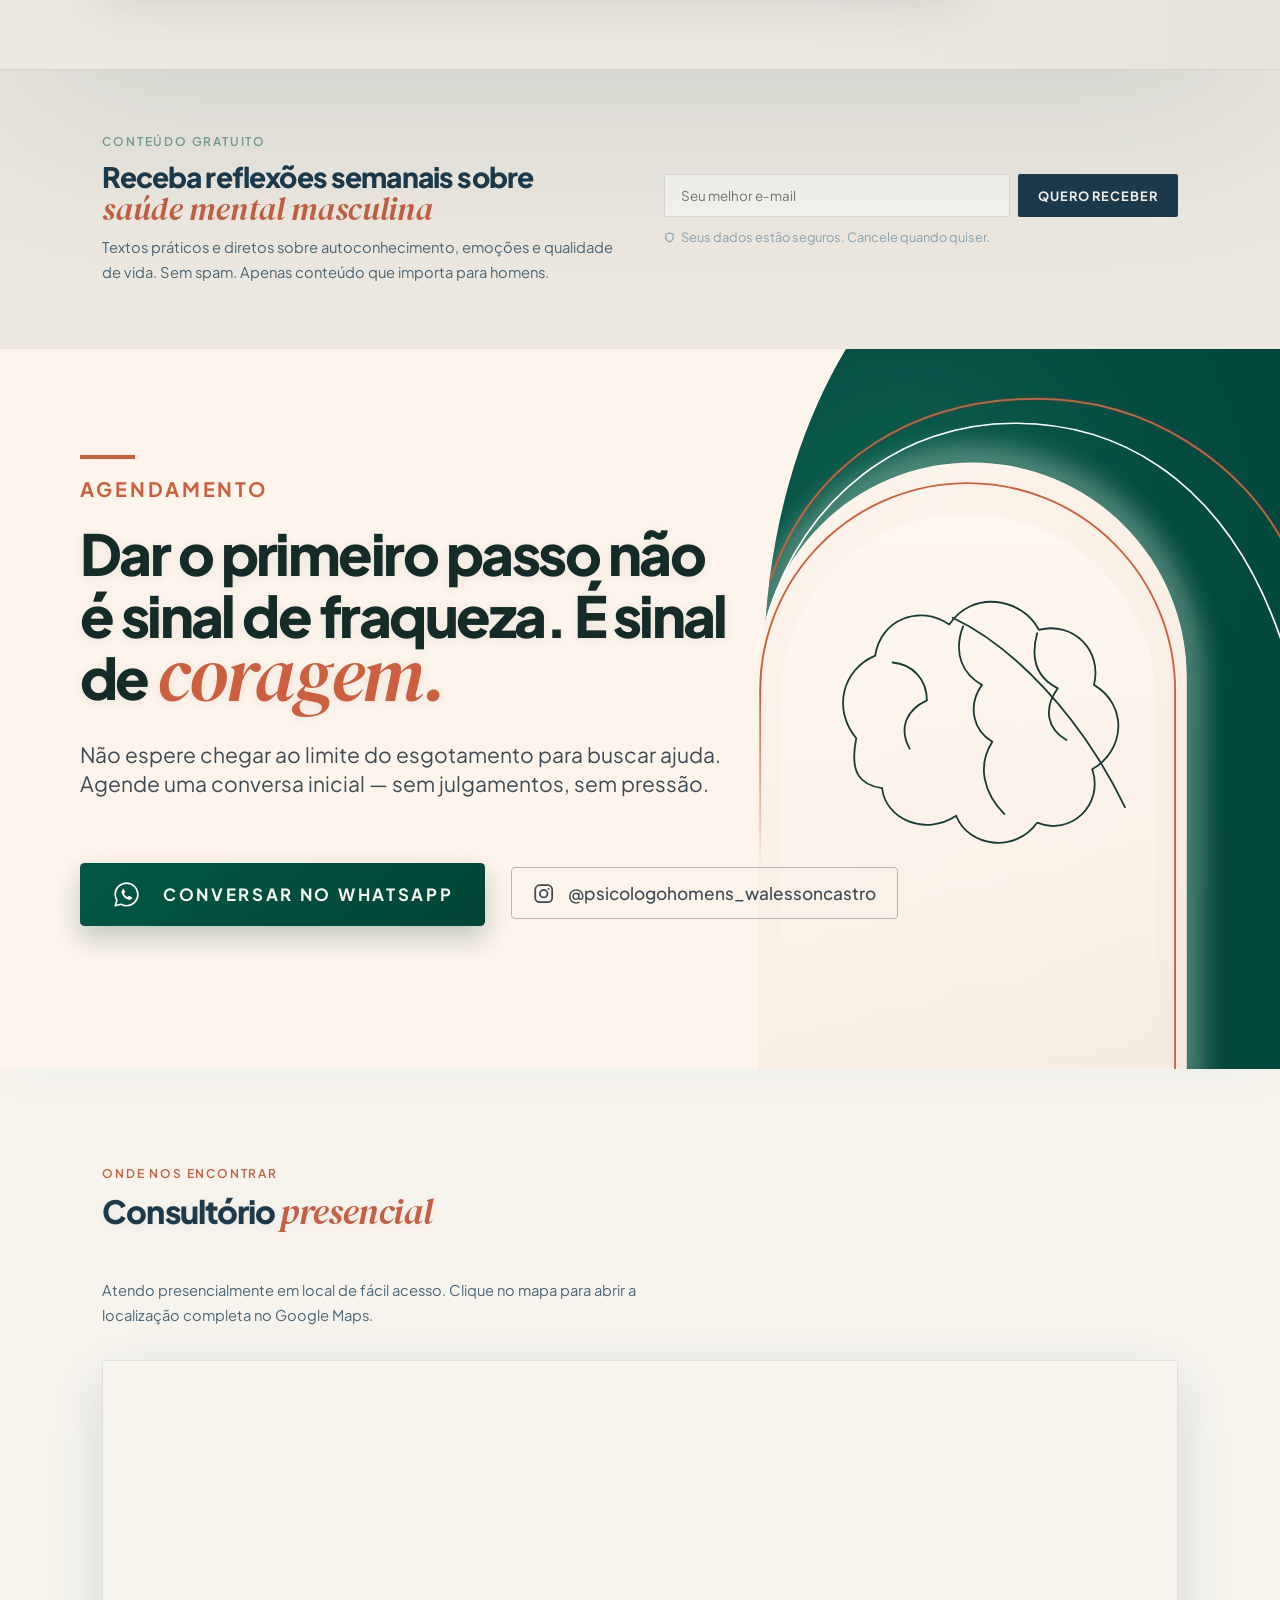
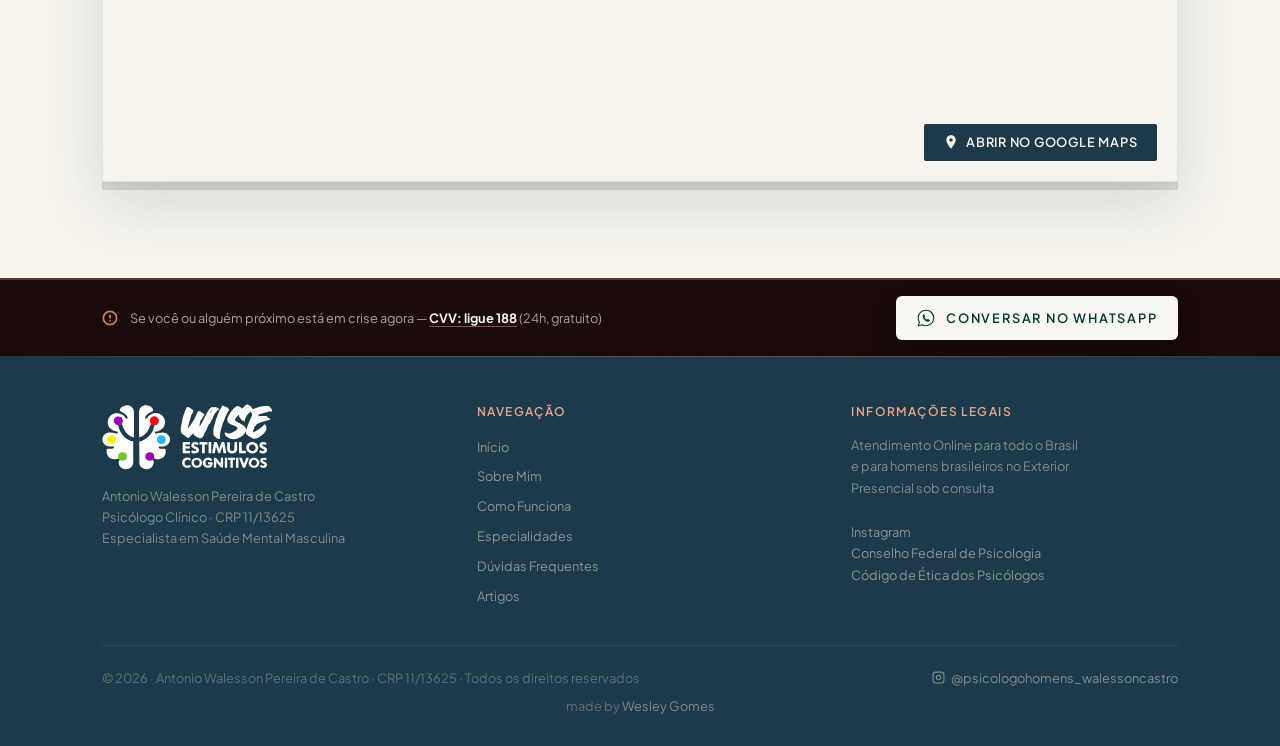
==== commit 3fd2551e: "Add files via upload" ====
--- a/index.html
+++ b/index.html
@@ -17,11 +17,14 @@
   <meta name="twitter:image" content="https://images.unsplash.com/photo-1560250097-0b93528c311a?w=1200&q=80" />
   <meta name="robots" content="index, follow" />
   <link rel="canonical" href="https://wisestimuos.com.br/" />
+  <link rel="icon" href="img/marca/favicon.svg" type="image/svg+xml" />
   <link rel="preconnect" href="https://fonts.googleapis.com" />
   <link rel="preconnect" href="https://fonts.gstatic.com" crossorigin />
-  <link href="https://fonts.googleapis.com/css2?family=DM+Serif+Display:ital@0;1&family=Inter:wght@300;400;500;600&display=swap" rel="stylesheet" />
+  <link href="https://fonts.googleapis.com/css2?family=DM+Serif+Display:ital@0;1&family=Plus+Jakarta+Sans:ital,wght@0,300;0,400;0,500;0,600;0,700;0,800;1,400&display=swap" rel="stylesheet" />
   <style>
     *, *::before, *::after { box-sizing: border-box; margin: 0; padding: 0; }
+    /* botões e campos não herdam a fonte por padrão (caíam em Arial) */
+    button, input, select, textarea { font-family: inherit; }
 
     :root {
       --petrol:       #1C3A4A;
@@ -38,7 +41,7 @@
 
     html { scroll-behavior: smooth; }
     body {
-      font-family: 'Inter', sans-serif;
+      font-family: 'Plus Jakarta Sans', sans-serif;
       background: var(--cream);
       color: var(--text-dark);
       overflow-x: hidden;
@@ -60,15 +63,6 @@
       display: flex; align-items: center; gap: 0.55rem;
       text-decoration: none;
     }
-    .nav-logo-text { display: flex; flex-direction: column; line-height: 1; }
-    .nav-logo-wise {
-      font-family: 'DM Serif Display', serif; font-style: italic;
-      font-size: 1.05rem; color: var(--petrol); letter-spacing: 0.03em;
-    }
-    .nav-logo-sub {
-      font-size: 0.52rem; font-weight: 500; letter-spacing: 0.13em;
-      text-transform: uppercase; color: var(--text-mid); margin-top: 0.12rem;
-    }
     .nav-links { display: flex; gap: 2rem; list-style: none; }
     .nav-links a {
       font-size: 0.78rem; font-weight: 500; letter-spacing: 0.07em;
@@ -85,70 +79,6 @@
     }
     .nav-cta:hover { background: #b5704f; }
 
-    /* ─── HERO ─── */
-    .hero {
-      min-height: 100vh;
-      display: grid; grid-template-columns: 55% 45%;
-      padding-top: 4rem;
-      background: var(--petrol);
-    }
-    .hero-left {
-      display: flex; flex-direction: column; justify-content: center;
-      padding: 6rem 4vw 6rem 8vw;
-      position: relative; z-index: 1;
-    }
-    .hero-badge {
-      display: inline-flex; align-items: center; gap: 0.5rem;
-      background: rgba(196,130,106,0.18); border: 1px solid rgba(196,130,106,0.3);
-      border-radius: 2px; padding: 0.35rem 0.8rem;
-      font-size: 0.68rem; font-weight: 600; letter-spacing: 0.12em;
-      text-transform: uppercase; color: var(--terra);
-      margin-bottom: 1.8rem; width: fit-content;
-    }
-    .hero-badge::before {
-      content: ''; display: block; width: 6px; height: 6px;
-      border-radius: 50%; background: var(--terra);
-    }
-    .hero h1 {
-      font-family: 'DM Serif Display', serif;
-      font-size: clamp(2.4rem, 4vw, 3.8rem);
-      line-height: 1.1; letter-spacing: -0.02em;
-      color: var(--cream); margin-bottom: 1.5rem;
-    }
-    .hero h1 em { font-style: italic; color: var(--terra); }
-    .hero-sub {
-      font-size: 1rem; line-height: 1.7; color: rgba(247,244,238,0.65);
-      max-width: 44ch; margin-bottom: 2.5rem;
-    }
-    .hero-actions { display: flex; align-items: center; gap: 1.25rem; flex-wrap: wrap; }
-    .btn-primary {
-      display: inline-flex; align-items: center; gap: 0.5rem;
-      background: var(--terra); color: var(--cream);
-      font-size: 0.82rem; font-weight: 600; letter-spacing: 0.05em;
-      text-transform: uppercase; text-decoration: none;
-      padding: 0.9rem 1.8rem; border-radius: 2px;
-      transition: background 0.2s;
-    }
-    .btn-primary:hover { background: #b5704f; }
-    .hero-note {
-      margin-top: 2rem; font-size: 0.72rem; color: rgba(247,244,238,0.45);
-      letter-spacing: 0.05em; display: flex; align-items: center; gap: 0.5rem;
-    }
-    .hero-note::before {
-      content: '🔒'; font-size: 0.75rem;
-    }
-    .hero-right {
-      position: relative; overflow: hidden;
-    }
-    .hero-img {
-      width: 100%; height: 100%; object-fit: cover;
-      object-position: top center;
-      opacity: 0.45; display: block;
-    }
-    .hero-overlay {
-      position: absolute; inset: 0;
-      background: linear-gradient(to right, var(--petrol) 0%, transparent 50%);
-    }
 
     /* ─── IDENTIFICAÇÃO ─── */
     .identify {
@@ -165,11 +95,6 @@
       font-size: clamp(1.7rem, 2.6vw, 2.4rem);
       color: var(--petrol); letter-spacing: -0.015em;
       line-height: 1.2; margin-bottom: 3rem;
-    }
-    .id-grid {
-      display: grid; grid-template-columns: repeat(4, 1fr);
-      gap: 1px; background: rgba(28,58,74,0.1);
-      border: 1px solid rgba(28,58,74,0.1);
     }
     .id-card {
       background: var(--cream); padding: 2rem 1.75rem;
@@ -249,11 +174,6 @@
       box-shadow: 0 8px 32px rgba(28,58,74,0.08);
       border-color: rgba(28,58,74,0.2);
     }
-    .service-num {
-      font-family: 'DM Serif Display', serif;
-      font-size: 2.2rem; color: rgba(196,130,106,0.25);
-      line-height: 1; margin-bottom: 1rem;
-    }
     .service-card h3 {
       font-family: 'DM Serif Display', serif;
       font-size: 1.15rem; color: var(--petrol); margin-bottom: 0.75rem;
@@ -305,38 +225,6 @@
       max-height: 200px; padding-bottom: 1.5rem;
     }
 
-    /* ─── CTA FINAL ─── */
-    .cta-final {
-      padding: 8rem 8vw;
-      text-align: center;
-      background: var(--cream-dark);
-      position: relative; overflow: hidden;
-    }
-    .cta-final::before {
-      content: '';
-      position: absolute; inset: 0;
-      background: radial-gradient(ellipse at 50% 100%, rgba(196,130,106,0.12) 0%, transparent 70%);
-      pointer-events: none;
-    }
-    .cta-final .section-tag { text-align: center; }
-    .cta-final .section-h2 { max-width: 24ch; margin: 0 auto 1rem; text-align: center; }
-    .cta-final p {
-      font-size: 0.95rem; color: var(--text-mid); line-height: 1.7;
-      max-width: 48ch; margin: 0 auto 2.5rem;
-    }
-    .cta-final-actions {
-      display: flex; justify-content: center; align-items: center;
-      gap: 1.25rem; flex-wrap: wrap;
-    }
-    .btn-insta {
-      display: inline-flex; align-items: center; gap: 0.45rem;
-      font-size: 0.8rem; font-weight: 500; color: var(--text-mid);
-      text-decoration: none; border: 1px solid rgba(28,58,74,0.2);
-      padding: 0.7rem 1.2rem; border-radius: 2px;
-      transition: color 0.2s, border-color 0.2s;
-    }
-    .btn-insta:hover { color: var(--petrol); border-color: var(--petrol); }
-
     /* ─── FOOTER ─── */
     footer {
       background: var(--petrol);
@@ -351,14 +239,6 @@
     .footer-brand-logo {
       display: flex; align-items: center; gap: 0.55rem; margin-bottom: 1rem;
     }
-    .footer-brand-name {
-      font-family: 'DM Serif Display', serif; font-style: italic;
-      font-size: 1rem; color: var(--cream);
-    }
-    .footer-brand-sub {
-      font-size: 0.52rem; letter-spacing: 0.12em; text-transform: uppercase;
-      color: rgba(247,244,238,0.45); margin-top: 0.1rem;
-    }
     .footer-brand p {
       font-size: 0.78rem; line-height: 1.65;
       color: rgba(247,244,238,0.45); max-width: 30ch;
@@ -391,10 +271,13 @@
       text-decoration: none; transition: color 0.2s;
     }
     .footer-insta:hover { color: var(--cream); }
-
-    /* ─── REVEAL ─── */
-    .reveal { opacity: 0; transform: translateY(20px); transition: opacity 0.55s ease, transform 0.55s ease; }
-    .reveal.visible { opacity: 1; transform: none; }
+    /* crédito do desenvolvedor: linha própria, centralizada, abaixo do resto */
+    .footer-credit {
+      flex-basis: 100%; text-align: center;
+      font-size: 0.7rem; color: rgba(247,244,238,0.3);
+    }
+    .footer-credit a { color: rgba(247,244,238,0.45); text-decoration: none; transition: color 0.2s; }
+    .footer-credit a:hover { color: var(--cream); }
 
     /* ─── RESPONSIVE ─── */
     @media (max-width: 1024px) {
@@ -404,8 +287,6 @@
     }
     @media (max-width: 768px) {
       .nav-links { display: none; }
-      .hero { grid-template-columns: 1fr; }
-      .hero-right { min-height: 45vh; }
       .about { grid-template-columns: 1fr; }
       .about-img-wrap { min-height: 50vw; }
       .id-grid { grid-template-columns: 1fr; }
@@ -469,22 +350,15 @@
     }
     .blog-topics {
       display: flex; flex-direction: column; gap: 0;
-      counter-reset: topic-counter;
     }
     .blog-topic {
       border-top: 1px solid rgba(28,58,74,0.1);
       padding: 2rem 0;
-      display: grid; grid-template-columns: 3.5rem 1fr;
+      display: grid; grid-template-columns: minmax(0, 1fr);
       gap: 1.5rem; align-items: start;
       transition: background 0.2s;
     }
     .blog-topic:last-child { border-bottom: 1px solid rgba(28,58,74,0.1); }
-    .blog-topic-num {
-      font-family: 'DM Serif Display', serif;
-      font-size: 2rem; color: rgba(196,130,106,0.28);
-      line-height: 1; padding-top: 0.15rem;
-      text-align: right;
-    }
     .blog-topic-body {}
     .blog-topic h3 {
       font-family: 'DM Serif Display', serif;
@@ -520,519 +394,12 @@
       color: var(--cream); line-height: 1.55;
       margin-bottom: 1.5rem;
     }
-    .blog-closing a {
-      display: inline-flex; align-items: center; gap: 0.45rem;
-      background: var(--terra); color: var(--cream);
-      font-size: 0.78rem; font-weight: 700; letter-spacing: 0.07em;
-      text-transform: uppercase; text-decoration: none;
-      padding: 0.75rem 1.5rem; border-radius: 2px;
-      transition: background 0.2s;
-    }
-    .blog-closing a:hover { background: #b5704f; }
-
-
-    /* ─── INTERNATIONAL STRIP ─── */
-    .intl-strip {
-      background: var(--petrol-light);
-      padding: 0.85rem 8vw;
-      border-bottom: 1px solid rgba(247,244,238,0.08);
-    }
-    .intl-inner {
-      display: flex; align-items: center; gap: 1.5rem;
-      flex-wrap: wrap;
-    }
-    .intl-label {
-      font-size: 0.72rem; font-weight: 600; letter-spacing: 0.1em;
-      text-transform: uppercase; color: var(--sage);
-      white-space: nowrap;
-    }
-    .intl-flags {
-      display: flex; align-items: center; gap: 0.6rem; flex-wrap: wrap;
-    }
-    .intl-country {
-      font-size: 0.78rem; color: rgba(247,244,238,0.7);
-      display: flex; align-items: center; gap: 0.3rem;
-    }
-    .intl-sep {
-      color: rgba(247,244,238,0.2); font-size: 0.7rem;
-    }
-
-
-    /* ══════════════════════════════════
-       3D SYSTEM — CORE
-    ══════════════════════════════════ */
-    :root {
-      --depth-1: perspective(900px) rotateX(0deg);
-      --shine: linear-gradient(135deg, rgba(255,255,255,0.08) 0%, transparent 60%);
-    }
-
-    /* Particle canvas fixed behind everything */
-    #particle-canvas {
-      position: fixed; inset: 0; z-index: 0;
-      pointer-events: none; opacity: 0.55;
-    }
-
-    body { position: relative; z-index: 1; }
-
-    /* ── NAV: glassmorphism 3D ── */
-    nav {
-      background: rgba(247,244,238,0.75) !important;
-      backdrop-filter: blur(20px) saturate(1.8) !important;
-      box-shadow: 0 1px 0 rgba(255,255,255,0.6),
-                  0 4px 24px rgba(28,58,74,0.08),
-                  0 1px 2px rgba(28,58,74,0.04) !important;
-      border-bottom: 1px solid rgba(255,255,255,0.5) !important;
-    }
-
-    /* ── HERO: deep 3D layered background ── */
-    .hero {
-      position: relative; overflow: hidden;
-    }
-    .hero::before {
-      content: '';
-      position: absolute; inset: 0; z-index: 0;
-      background:
-        radial-gradient(ellipse 80% 60% at 70% 40%, rgba(122,158,142,0.18) 0%, transparent 70%),
-        radial-gradient(ellipse 50% 50% at 20% 80%, rgba(196,130,106,0.12) 0%, transparent 60%),
-        radial-gradient(ellipse 100% 80% at 50% 0%, rgba(43,82,106,0.4) 0%, transparent 80%);
-      animation: hero-depth-pulse 8s ease-in-out infinite alternate;
-    }
-    @keyframes hero-depth-pulse {
-      0%   { opacity: 0.7; transform: scale(1); }
-      100% { opacity: 1;   transform: scale(1.04); }
-    }
-    .hero-left { position: relative; z-index: 2; }
-    .hero-right { position: relative; z-index: 1; }
-
-    /* Hero h1 text: subtle 3D extrude */
-    .hero h1 {
-      text-shadow:
-        0 1px 0 rgba(255,255,255,0.06),
-        0 2px 4px rgba(0,0,0,0.2),
-        0 8px 24px rgba(0,0,0,0.12);
-      transform-style: preserve-3d;
-    }
-    .hero h1 em {
-      display: inline-block;
-      animation: float-text 4s ease-in-out infinite;
-    }
-    @keyframes float-text {
-      0%, 100% { transform: translateY(0px) translateZ(0); }
-      50%       { transform: translateY(-4px) translateZ(8px); }
-    }
-
-    /* Hero badge: floating pill */
-    .hero-badge {
-      animation: badge-float 5s ease-in-out infinite;
-      box-shadow: 0 4px 16px rgba(196,130,106,0.25), 0 2px 4px rgba(0,0,0,0.1);
-    }
-    @keyframes badge-float {
-      0%, 100% { transform: translateY(0); }
-      50%       { transform: translateY(-5px); }
-    }
-
-    /* Hero buttons: 3D press effect */
-    .btn-primary {
-      position: relative; overflow: hidden;
-      box-shadow: 0 4px 0 rgba(0,0,0,0.25), 0 8px 24px rgba(196,130,106,0.3) !important;
-      transition: all 0.15s ease !important;
-    }
-    .btn-primary::after {
-      content: '';
-      position: absolute; inset: 0;
-      background: linear-gradient(135deg, rgba(255,255,255,0.15) 0%, transparent 50%);
-      pointer-events: none;
-    }
-    .btn-primary:hover {
-      transform: translateY(-2px) !important;
-      box-shadow: 0 6px 0 rgba(0,0,0,0.2), 0 12px 32px rgba(196,130,106,0.35) !important;
-    }
-    .btn-primary:active {
-      transform: translateY(2px) !important;
-      box-shadow: 0 2px 0 rgba(0,0,0,0.2) !important;
-    }
-
-    /* ── INTL STRIP: depth band ── */
-    .intl-strip {
-      position: relative; overflow: hidden;
-      box-shadow: inset 0 1px 0 rgba(255,255,255,0.06), 0 4px 20px rgba(0,0,0,0.12) !important;
-    }
-    .intl-strip::before {
-      content: '';
-      position: absolute; inset: 0;
-      background: linear-gradient(90deg, transparent 0%, rgba(122,158,142,0.1) 50%, transparent 100%);
-      animation: strip-shimmer 4s ease-in-out infinite;
-    }
-    @keyframes strip-shimmer {
-      0%, 100% { transform: translateX(-100%); }
-      50%       { transform: translateX(100%); }
-    }
-
-    /* ── IDENTIFY CARDS: 3D tilt on hover ── */
-    .id-card {
-      transform-style: preserve-3d;
-      transition: transform 0.3s ease, box-shadow 0.3s ease !important;
-      position: relative; overflow: hidden;
-    }
-    .id-card::before {
-      content: '';
-      position: absolute; inset: 0;
-      background: var(--shine);
-      opacity: 0; transition: opacity 0.3s;
-      pointer-events: none;
-    }
-    .id-card:hover {
-      transform: perspective(600px) rotateX(-4deg) rotateY(3deg) translateZ(12px) !important;
-      box-shadow: 8px 16px 40px rgba(28,58,74,0.14), -4px -4px 20px rgba(255,255,255,0.5) !important;
-    }
-    .id-card:hover::before { opacity: 1; }
-
-    .id-icon {
-      display: inline-block;
-      transition: transform 0.3s ease;
-      filter: drop-shadow(0 2px 4px rgba(0,0,0,0.15));
-    }
-    .id-card:hover .id-icon {
-      transform: scale(1.2) translateZ(20px);
-    }
-
-    /* ── ABOUT section: layered depth ── */
-    .about {
-      position: relative;
-    }
-    .about-img-wrap {
-      position: relative;
-    }
-    .about-img-wrap::after {
-      content: '';
-      position: absolute; inset: 0;
-      background: linear-gradient(135deg, transparent 50%, rgba(28,58,74,0.3) 100%);
-      pointer-events: none;
-    }
-    .about-content {
-      position: relative; overflow: hidden;
-    }
-    .about-content::before {
-      content: '';
-      position: absolute; top: -50%; right: -20%;
-      width: 60%; height: 200%;
-      background: radial-gradient(ellipse, rgba(122,158,142,0.08) 0%, transparent 70%);
-      animation: about-glow 6s ease-in-out infinite alternate;
-      pointer-events: none;
-    }
-    @keyframes about-glow {
-      0%   { transform: translateY(0) scale(1); opacity: 0.5; }
-      100% { transform: translateY(-20px) scale(1.1); opacity: 1; }
-    }
-
-    /* ── SERVICE CARDS: 3D floating tiles ── */
-    .service-card {
-      transform-style: preserve-3d;
-      transition: transform 0.35s ease, box-shadow 0.35s ease !important;
-      position: relative; overflow: hidden;
-    }
-    .service-card::before {
-      content: '';
-      position: absolute; top: 0; left: 0; right: 0; height: 3px;
-      background: linear-gradient(90deg, var(--terra), var(--sage));
-      transform: scaleX(0); transform-origin: left;
-      transition: transform 0.35s ease;
-    }
-    .service-card::after {
-      content: '';
-      position: absolute; inset: 0;
-      background: var(--shine);
-      pointer-events: none;
-    }
-    .service-card:hover {
-      transform: perspective(800px) rotateX(-3deg) translateZ(16px) translateY(-6px) !important;
-      box-shadow: 0 20px 60px rgba(28,58,74,0.15), 0 6px 20px rgba(28,58,74,0.08) !important;
-    }
-    .service-card:hover::before { transform: scaleX(1); }
-
-    .service-num {
-      display: inline-block;
-      transition: transform 0.3s ease, color 0.3s;
-    }
-    .service-card:hover .service-num {
-      transform: scale(1.15) translateZ(10px);
-      color: rgba(196,130,106,0.45);
-    }
-
-    /* ── FAQ SECTION: deep space background ── */
-    .faq {
-      position: relative; overflow: hidden;
-    }
-    .faq::before {
-      content: '';
-      position: absolute; inset: 0; z-index: 0;
-      background:
-        radial-gradient(ellipse 60% 50% at 10% 50%, rgba(122,158,142,0.08) 0%, transparent 70%),
-        radial-gradient(ellipse 40% 60% at 90% 20%, rgba(196,130,106,0.06) 0%, transparent 60%);
-      pointer-events: none;
-    }
-    .faq-list, .faq .section-tag, .faq .section-h2 {
-      position: relative; z-index: 1;
-    }
-    .faq-item {
-      transition: padding 0.2s;
-    }
-    .faq-item.open {
-      background: rgba(247,244,238,0.04);
-      border-radius: 2px;
-    }
-
-    /* ── CTA FINAL: dramatic 3D stage ── */
-    .cta-final {
-      position: relative; overflow: hidden;
-    }
-    .cta-final::after {
-      content: '';
-      position: absolute; bottom: -60px; left: 50%; transform: translateX(-50%);
-      width: 80%; height: 120px;
-      background: radial-gradient(ellipse, rgba(196,130,106,0.15) 0%, transparent 70%);
-      pointer-events: none;
-    }
-
-    /* ── BLOG SECTION: editorial depth ── */
-    .blog-section {
-      position: relative; overflow: hidden;
-    }
-    .blog-section::before {
-      content: '';
-      position: absolute; top: 0; right: 0;
-      width: 40%; height: 100%;
-      background: linear-gradient(to left, rgba(28,58,74,0.03) 0%, transparent 100%);
-      pointer-events: none;
-    }
-    .blog-topic {
-      transition: background 0.25s, transform 0.25s, padding-left 0.25s !important;
-      position: relative;
-    }
-    .blog-topic::before {
-      content: '';
-      position: absolute; left: 0; top: 0; bottom: 0; width: 3px;
-      background: var(--terra); transform: scaleY(0); transform-origin: top;
-      transition: transform 0.3s ease;
-    }
-    .blog-topic:hover {
-      background: rgba(28,58,74,0.015);
-      padding-left: 0.75rem;
-    }
-    .blog-topic:hover::before { transform: scaleY(1); }
-
-    /* ── BLOG CLOSING BOX: 3D glass card ── */
-    .blog-closing {
-      position: relative; overflow: hidden;
-      box-shadow: 0 4px 0 rgba(0,0,0,0.2), 0 20px 60px rgba(28,58,74,0.2) !important;
-    }
-    .blog-closing::before {
-      content: '';
-      position: absolute; top: 0; left: 0; right: 0; height: 1px;
-      background: linear-gradient(90deg, transparent, rgba(255,255,255,0.1), transparent);
-    }
-    .blog-closing::after {
-      content: '';
-      position: absolute; top: -50%; right: -10%;
-      width: 300px; height: 300px;
-      background: radial-gradient(circle, rgba(196,130,106,0.08) 0%, transparent 70%);
-      pointer-events: none;
-    }
-
-    /* ── FOOTER: deep stage ── */
-    footer {
-      position: relative; overflow: hidden;
-    }
-    footer::before {
-      content: '';
-      position: absolute; top: 0; left: 0; right: 0; height: 1px;
-      background: linear-gradient(90deg, transparent, rgba(122,158,142,0.4), rgba(196,130,106,0.4), transparent);
-    }
-
-    /* ── LOCATION: map frame 3D ── */
-    .map-wrap {
-      box-shadow: 0 8px 0 rgba(0,0,0,0.12), 0 20px 60px rgba(28,58,74,0.15) !important;
-      transition: box-shadow 0.3s, transform 0.3s;
-    }
-    .map-wrap:hover {
-      transform: perspective(1200px) rotateX(-1deg) translateY(-4px);
-      box-shadow: 0 16px 0 rgba(0,0,0,0.1), 0 32px 80px rgba(28,58,74,0.18) !important;
-    }
-
-    /* ── STAT ROW: 3D counters ── */
-    .stat-num {
-      display: inline-block;
-      text-shadow: 0 2px 8px rgba(0,0,0,0.2), 0 1px 0 rgba(255,255,255,0.05);
-      transition: transform 0.3s ease;
-    }
-    .stat-item:hover .stat-num {
-      transform: scale(1.1) translateZ(10px);
-    }
-
-    /* ── SECTION TITLES: depth shadow ── */
-    .section-h2 {
-      text-shadow: 0 2px 12px rgba(28,58,74,0.08);
-    }
-
-    /* ── ABOUT CRP BADGE: 3D pill ── */
-    .about-badge-crp {
-      box-shadow: 0 4px 0 rgba(0,0,0,0.2), 0 8px 24px rgba(196,130,106,0.3) !important;
-      transition: transform 0.3s, box-shadow 0.3s;
-    }
-    .about-badge-crp:hover {
-      transform: translateY(-3px) scale(1.05);
-      box-shadow: 0 8px 0 rgba(0,0,0,0.15), 0 16px 40px rgba(196,130,106,0.35) !important;
-    }
-
-    /* ── TESTIMONIALS if present ── */
-    .testi-card {
-      transition: transform 0.3s, box-shadow 0.3s;
-    }
-    .testi-card:hover {
-      transform: perspective(600px) rotateX(-3deg) translateZ(12px) translateY(-4px);
-      box-shadow: 0 16px 48px rgba(28,58,74,0.12) !important;
-    }
-
-    /* ── SCROLL DEPTH INDICATOR ── */
-    .scroll-progress {
-      position: fixed; top: 0; left: 0; right: 0; height: 3px; z-index: 999;
-      background: linear-gradient(90deg, var(--terra), var(--sage));
-      transform-origin: left; transform: scaleX(0);
-      transition: transform 0.1s linear;
-    }
-
-
-    /* ══════════════════════════════════
-       3D EXTRA DEPTH — HOMEPAGE
-    ══════════════════════════════════ */
-
-    /* Floating geometric shapes in hero */
-    .hero-shape {
-      position: absolute; pointer-events: none; z-index: 1; opacity: 0.05;
-    }
-    .hero-shape-a {
-      top: 12%; right: 6%; width: 320px; height: 320px;
-      border: 1.5px solid var(--sage); border-radius: 2px;
-      transform: rotate(12deg);
-      animation: hs-a 9s ease-in-out infinite;
-    }
-    .hero-shape-b {
-      bottom: 20%; left: 3%; width: 200px; height: 200px;
-      border: 1.5px solid var(--terra); border-radius: 50%;
-      animation: hs-b 12s ease-in-out infinite;
-    }
-    .hero-shape-c {
-      top: 45%; right: 30%; width: 90px; height: 90px;
-      border: 1px solid rgba(247,244,238,0.6);
-      transform: rotate(45deg);
-      animation: hs-c 7s ease-in-out infinite;
-    }
-    .hero-shape-d {
-      top: 70%; right: 12%; width: 140px; height: 140px;
-      border: 1px solid var(--sage); border-radius: 2px;
-      transform: rotate(-20deg);
-      animation: hs-d 14s ease-in-out infinite;
-    }
-    @keyframes hs-a { 0%,100%{transform:rotate(12deg) translateY(0)}    50%{transform:rotate(17deg) translateY(-20px)} }
-    @keyframes hs-b { 0%,100%{transform:translateY(0) scale(1)}          50%{transform:translateY(-15px) scale(1.06)} }
-    @keyframes hs-c { 0%,100%{transform:rotate(45deg) translateY(0)}     50%{transform:rotate(52deg) translateY(-10px) scale(1.1)} }
-    @keyframes hs-d { 0%,100%{transform:rotate(-20deg) translateY(0)}    50%{transform:rotate(-15deg) translateY(-12px)} }
-
-    /* Section dividers — angled 3D planes */
-    .identify, .services {
-      position: relative;
-    }
-    .identify::after {
-      content: '';
-      position: absolute; bottom: -2px; left: 0; right: 0; height: 40px;
-      background: var(--petrol);
-      clip-path: polygon(0 100%, 100% 0, 100% 100%);
-      pointer-events: none;
-    }
-    .faq {
-      position: relative; overflow: visible !important;
-    }
-
-    /* About section — photo frame 3D depth */
-    .about-img-wrap img {
-      transition: transform 0.5s ease, filter 0.5s ease !important;
-    }
-    .about-img-wrap:hover img {
-      transform: scale(1.04) !important;
-      filter: brightness(0.62) saturate(0.85) !important;
-    }
-
-    /* Thread path in blog section */
-    .thread-svg-wrap svg { filter: drop-shadow(0 2px 8px rgba(196,130,106,0.3)); }
-
-    /* Blog topic rows — slide in from left */
-    .blog-topic {
-      transform: translateX(0);
-      transition: transform 0.3s ease, background 0.25s, padding-left 0.25s !important;
-    }
-    .blog-topic:hover { transform: translateX(8px) !important; }
-
-    /* Intl strip: moving gradient light */
-    .intl-strip { position: relative; overflow: hidden; }
-
-    /* id-card grid: offset rows for depth illusion */
-    @media (min-width: 769px) {
-      .id-grid .id-card:nth-child(2),
-      .id-grid .id-card:nth-child(4) {
-        margin-top: 1.5rem;
-      }
-    }
-
-    /* Hero pull-quote card (if present) */
-    .hero-pull-quote {
-      transition: transform 0.3s ease, box-shadow 0.3s ease;
-    }
-    .hero-pull-quote:hover {
-      transform: translateY(-4px);
-      box-shadow: 0 20px 60px rgba(0,0,0,0.3) !important;
-    }
-
-    /* CTA final: glowing base */
-    .cta-final::before {
-      animation: cta-glow-pulse 4s ease-in-out infinite alternate !important;
-    }
-    @keyframes cta-glow-pulse {
-      0%   { opacity: 0.6; transform: scale(1); }
-      100% { opacity: 1;   transform: scale(1.15); }
-    }
-
-    /* Map iframe: deep frame shadow */
-    .map-wrap iframe {
-      display: block; filter: saturate(0.9) contrast(1.02);
-      transition: filter 0.3s;
-    }
-    .map-wrap:hover iframe { filter: saturate(1) contrast(1); }
-
-    /* FAQ items: glow on open */
-    .faq-item.open {
-      box-shadow: inset 3px 0 0 var(--terra), inset 0 0 0 1px rgba(247,244,238,0.05);
-      padding-left: 0.75rem;
-      transition: padding-left 0.3s ease, box-shadow 0.3s ease;
-    }
-
-    /* Blog closing box shine sweep */
-    .blog-closing {
-      position: relative; overflow: hidden;
-    }
-    .blog-closing::before {
-      content: '';
-      position: absolute; top: 0; left: -100%; width: 60%; height: 100%;
-      background: linear-gradient(90deg, transparent, rgba(255,255,255,0.04), transparent);
-      animation: closing-sweep 5s ease-in-out infinite;
-      pointer-events: none;
-    }
-    @keyframes closing-sweep {
-      0%   { left: -100%; }
-      50%  { left: 140%; }
-      100% { left: 140%; }
-    }
-
-
+
+
+
+  </style>
+  <link rel="stylesheet" href="css/effects.css" />
+  <style>
     /* ══════════════════════════════════════
        MELHORIAS BASEADAS EM LÍDERES MUNDIAIS
     ══════════════════════════════════════ */
@@ -1095,9 +462,6 @@
       height: 100%; background: linear-gradient(90deg, var(--sage), var(--terra));
       border-radius: 2px; transition: width 0.4s ease;
       width: 0%;
-    }
-    .sc-progress-label {
-      font-size:0.66rem; color:var(--text-light); text-align:right;
     }
     .sc-body { padding: 1.5rem 1.75rem; }
     .sc-question {
@@ -1146,35 +510,6 @@
       font-size:0.86rem; line-height:1.7; color:var(--text-mid);
       margin-bottom:1.25rem;
     }
-    .sc-result-cta {
-      display:inline-flex; align-items:center; gap:0.45rem;
-      background:var(--terra); color:var(--cream); text-decoration:none;
-      font-size:0.78rem; font-weight:700; letter-spacing:0.06em; text-transform:uppercase;
-      padding:0.8rem 1.5rem; border-radius:2px;
-    }
-
-    /* 3. SOCIAL PROOF / IMPACT COUNTER */
-    .impact-bar {
-      background: var(--petrol);
-      padding: 3rem 8vw;
-      display: grid; grid-template-columns: repeat(4,1fr);
-      gap: 2rem;
-      border-top: 1px solid rgba(247,244,238,0.06);
-    }
-    @media(max-width:768px){ .impact-bar { grid-template-columns:1fr 1fr; gap:1.5rem; } }
-    @media(max-width:420px){ .impact-bar { grid-template-columns:1fr; } }
-    .impact-item { text-align:center; }
-    .impact-num {
-      font-family:'DM Serif Display',serif;
-      font-size:2.4rem; color:var(--cream); line-height:1;
-      margin-bottom:0.3rem;
-      transition: color 0.3s;
-    }
-    .impact-num span { color:var(--terra); }
-    .impact-label {
-      font-size:0.72rem; letter-spacing:0.08em; text-transform:uppercase;
-      color:rgba(247,244,238,0.45);
-    }
 
     /* 4. CRISIS BANNER */
     .crisis-banner {
@@ -1189,15 +524,7 @@
       font-size: 0.8rem; color: rgba(247,244,238,0.65);
     }
     .crisis-text strong { color: var(--cream); }
-    .crisis-btn {
-      display: inline-flex; align-items: center; gap: 0.4rem;
-      font-size: 0.72rem; font-weight: 700; letter-spacing: 0.08em;
-      text-transform: uppercase; color: #fff; text-decoration: none;
-      background: rgba(196,130,106,0.9); padding: 0.55rem 1.1rem;
-      border-radius: 2px; white-space: nowrap;
-      transition: background 0.2s;
-    }
-    .crisis-btn:hover { background: var(--terra); }
+    .crisis-call { color: inherit; text-decoration: underline; text-underline-offset: 3px; text-decoration-color: rgba(196,130,106,0.6); }
 
     /* 5. STICKY MOBILE CTA */
     .sticky-mobile-cta {
@@ -1209,53 +536,7 @@
       box-shadow: 0 -4px 24px rgba(0,0,0,0.2);
     }
     @media(max-width:768px){ .sticky-mobile-cta { display: flex; gap: 0.75rem; } }
-    .sticky-cta-btn {
-      flex: 1; display: inline-flex; align-items: center; justify-content: center;
-      gap: 0.4rem; padding: 0.8rem;
-      border-radius: 2px; font-size: 0.8rem; font-weight: 700;
-      letter-spacing: 0.05em; text-transform: uppercase;
-      text-decoration: none; transition: opacity 0.2s;
-    }
-    .sticky-cta-btn:hover { opacity: 0.9; }
-    .sticky-cta-primary { background: var(--terra); color: var(--cream); }
-    .sticky-cta-secondary { background: rgba(247,244,238,0.1); color: var(--cream); border: 1px solid rgba(247,244,238,0.15); }
-
-    /* 6. RECOVERY STORIES */
-    .stories-section {
-      padding: 5.5rem 8vw;
-      background: var(--cream);
-    }
-    .stories-header { display:flex; align-items:flex-end; justify-content:space-between; margin-bottom:2.5rem; flex-wrap:wrap; gap:1rem; }
-    .stories-link { font-size:0.76rem; font-weight:600; color:var(--terra); text-decoration:none; display:flex; align-items:center; gap:0.3rem; }
-    .stories-link:hover { color:#b5704f; }
-    .stories-grid { display:grid; grid-template-columns:repeat(3,1fr); gap:1.25rem; }
-    @media(max-width:768px){ .stories-grid { grid-template-columns:1fr; } }
-    .story-card {
-      background: var(--cream); border: 1px solid rgba(28,58,74,0.09);
-      border-radius: 4px; overflow: hidden;
-      transition: transform 0.3s ease, box-shadow 0.3s;
-    }
-    .story-card:hover {
-      transform: translateY(-4px);
-      box-shadow: 0 12px 40px rgba(28,58,74,0.12);
-    }
-    .story-img-wrap { height: 160px; overflow: hidden; position: relative; }
-    .story-img-wrap img { width:100%; height:100%; object-fit:cover; filter:brightness(0.75) saturate(0.85); transition:transform 0.5s, filter 0.4s; }
-    .story-card:hover .story-img-wrap img { transform:scale(1.06); filter:brightness(0.65); }
-    .story-tag {
-      position:absolute; top:0.75rem; left:0.75rem;
-      background:var(--terra); color:var(--cream);
-      font-size:0.6rem; font-weight:700; letter-spacing:0.1em; text-transform:uppercase;
-      padding:0.2rem 0.55rem; border-radius:2px;
-    }
-    .story-body { padding:1.25rem; }
-    .story-quote {
-      font-family:'DM Serif Display',serif; font-style:italic;
-      font-size:0.95rem; color:var(--petrol); line-height:1.5;
-      margin-bottom:0.75rem;
-    }
-    .story-meta { font-size:0.72rem; color:var(--text-light); }
-    .story-meta strong { color:var(--text-mid); }
+
 
     /* 7. NEWSLETTER */
     .newsletter-section {
@@ -1284,7 +565,7 @@
       flex:1; background:var(--cream); border:1px solid rgba(28,58,74,0.15);
       border-radius:2px; padding:0.75rem 1rem; font-size:0.84rem;
       color:var(--text-dark); outline:none; transition:border-color 0.2s;
-      font-family:'Inter',sans-serif;
+      font-family:'Plus Jakarta Sans', sans-serif;
     }
     .newsletter-input:focus { border-color:var(--petrol); }
     .newsletter-submit {
@@ -1323,10 +604,6 @@
       animation: hero-breathe 10s ease-in-out infinite alternate;
       pointer-events: none;
     }
-    @keyframes hero-breathe {
-      0%   { transform: scale(1)    rotate(0deg);   opacity: 0.8; }
-      100% { transform: scale(1.06) rotate(0.5deg); opacity: 1; }
-    }
     .page-hero-tag {
       position: relative; z-index: 2;
       font-size: 0.68rem; font-weight: 600; letter-spacing: 0.15em;
@@ -1346,10 +623,6 @@
       font-style: italic; color: var(--terra);
       display: inline-block; animation: em-float 4s ease-in-out infinite;
     }
-    @keyframes em-float {
-      0%,100% { transform: translateY(0) skewX(0deg); }
-      50%      { transform: translateY(-5px) skewX(-1deg); }
-    }
     .page-hero p {
       position: relative; z-index: 2;
       font-size: 1rem; line-height: 1.75; color: rgba(247,244,238,0.6);
@@ -1373,9 +646,6 @@
       border: 1px solid rgba(247,244,238,0.5);
       transform: rotate(45deg); animation: shape-float-3 7s ease-in-out infinite;
     }
-    @keyframes shape-float-1 { 0%,100% { transform: rotate(15deg) translateY(0); } 50% { transform: rotate(20deg) translateY(-18px); } }
-    @keyframes shape-float-2 { 0%,100% { transform: translateY(0) scale(1); } 50% { transform: translateY(-12px) scale(1.05); } }
-    @keyframes shape-float-3 { 0%,100% { transform: rotate(45deg) translateY(0); opacity: 0.06; } 50% { transform: rotate(50deg) translateY(-10px); opacity: 0.1; } }
 
     .filter-bar {
       position: relative; z-index: 10;
@@ -1491,7 +761,6 @@
       box-shadow: 0 0 0 1px rgba(255,255,255,0.1), 0 20px 80px rgba(28,58,74,0.35), 0 40px 120px rgba(0,0,0,0.2);
       animation: modal-in 0.35s cubic-bezier(0.175,0.885,0.32,1.275) forwards;
     }
-    @keyframes modal-in { 0% { transform: scale(0.88) translateY(20px); opacity: 0; } 100% { transform: scale(1) translateY(0); opacity: 1; } }
     .modal-header { background: var(--petrol); padding: 2rem 2.5rem 1.75rem; position: relative; overflow: hidden; }
     .modal-header::before {
       content: ''; position: absolute; top: -50%; right: -20%; width: 300px; height: 300px;
@@ -1518,13 +787,7 @@
     .modal-signs ul { list-style: none; display: flex; flex-direction: column; gap: 0.4rem; }
     .modal-signs li { font-size: 0.83rem; color: var(--text-mid); line-height: 1.5; display: flex; align-items: baseline; gap: 0.5rem; }
     .modal-signs li::before { content: '–'; color: var(--sage); flex-shrink: 0; }
-    .modal-cta {
-      display: inline-flex; align-items: center; gap: 0.5rem;
-      margin-top: 1.5rem; background: var(--terra); color: var(--cream);
-      font-size: 0.8rem; font-weight: 700; letter-spacing: 0.06em; text-transform: uppercase;
-      text-decoration: none; padding: 0.85rem 1.6rem; border-radius: 2px; transition: background 0.2s;
-    }
-    .modal-cta:hover { background: #b5704f; }
+    .modal-cta { margin-top: 1.5rem; }
 
     .cta-banner {
       position: relative; overflow: hidden;
@@ -1536,31 +799,11 @@
       background: radial-gradient(ellipse 60% 60% at 30% 50%, rgba(122,158,142,0.1) 0%, transparent 60%);
       animation: cta-pulse 6s ease-in-out infinite alternate; pointer-events: none;
     }
-    @keyframes cta-pulse { 0% { transform: scale(1) translateX(0); } 100% { transform: scale(1.08) translateX(5%); } }
     .cta-banner-text h2 {
       font-family: 'DM Serif Display', serif; font-size: clamp(1.6rem, 2.5vw, 2.2rem);
       color: var(--cream); line-height: 1.2; margin-bottom: 0.5rem;
     }
     .cta-banner-text p { font-size: 0.88rem; color: rgba(247,244,238,0.55); max-width: 44ch; }
-    .cta-banner .btn-primary {
-      position: relative; overflow: hidden;
-      display: inline-flex; align-items: center; gap: 0.5rem;
-      background: var(--terra); color: var(--cream);
-      font-size: 0.82rem; font-weight: 700; letter-spacing: 0.05em;
-      text-transform: uppercase; text-decoration: none;
-      padding: 0.9rem 1.8rem; border-radius: 2px; white-space: nowrap;
-      box-shadow: 0 4px 0 rgba(0,0,0,0.25), 0 10px 30px rgba(196,130,106,0.3);
-      transition: all 0.15s ease;
-    }
-    .cta-banner .btn-primary::after {
-      content: ''; position: absolute; inset: 0;
-      background: linear-gradient(135deg, rgba(255,255,255,0.18) 0%, transparent 50%); pointer-events: none;
-    }
-    .cta-banner .btn-primary:hover {
-      transform: translateY(-3px) scale(1.02);
-      box-shadow: 0 8px 0 rgba(0,0,0,0.2), 0 20px 50px rgba(196,130,106,0.35);
-    }
-    .cta-banner .btn-primary:active { transform: translateY(2px); box-shadow: 0 2px 0 rgba(0,0,0,0.2); }
 
     @media (max-width: 900px) { .spec-grid { grid-template-columns: 1fr 1fr; } }
     @media (max-width: 600px) {
@@ -1568,49 +811,1128 @@
       .cta-banner { flex-direction: column; }
     }
 
+
+    /* ══════════════════════════════════
+       HERO WISE — um palco por tamanho de tela, no tamanho do wireframe:
+         desktop  ≥ 1024px  palco 1600 × 1000  (referencias/wireframes/wireframe-desktop.svg)
+         tablet   600–1023  palco  768 ×  830  (referencias/wireframes/wireframe-tablet.svg)
+         celular  < 600     palco  390 × 1040  (referencias/wireframes/wireframe-celular.svg)
+       --u = 1 unidade do palco; posições e fontes da hero usam --u
+    ══════════════════════════════════ */
+    :root {
+      --hh: min(62.5vw, max(100vh, 640px));
+      --u: calc(var(--hh) / 1000);
+      --nav-h: max(64px, calc(104 * var(--u)));
+      --forest: #07534B;
+      --forest-deep: #033C36;
+      --rust: #C45F43;
+      --ink: #13201F;
+    }
+    @supports (height: 100svh) {
+      :root { --hh: min(62.5vw, max(100svh, 640px)); }
+    }
+    /* tablet: o palco cabe na largura e na altura; em pé, a hero cresce até a tela (768 × 830 → 1024) */
+    @media (max-width: 1023px) {
+      :root {
+        --vh: 100vh;
+        --u: min(calc(100vw / 768), calc(var(--vh) / 830));
+        --hh: clamp(calc(830 * var(--u)), var(--vh), calc(1024 * var(--u)));
+        --nav-h: calc(78 * var(--u));
+      }
+      @supports (height: 100svh) { :root { --vh: 100svh; } }
+    }
+    /* celular: escala pela largura; a hero ocupa a altura da tela */
+    @media (max-width: 599px) {
+      :root { --u: calc(100vw / 390); --nav-h: calc(64 * var(--u)); }
+    }
+
+    /* ── NAV ── */
+    nav.site-nav {
+      height: var(--nav-h);
+      padding: 0 calc(64 * var(--u));
+      background: rgba(250,248,242,0.97) !important;
+      backdrop-filter: blur(12px) !important;
+      border-bottom: 1px solid rgba(19,32,31,0.06) !important;
+      box-shadow: 0 6px 28px rgba(19,32,31,0.06) !important;
+    }
+    /* logo original: a altura acompanha a do menu nas três telas */
+    .site-nav .nav-logo { flex-shrink: 0; }
+    .site-nav .nav-logo img { display: block; height: calc(var(--nav-h) * 0.62); width: auto; }
+    .site-nav .nav-links { gap: max(20px, calc(37 * var(--u))); margin-left: auto; margin-right: calc(56 * var(--u)); }
+    .site-nav .nav-links a {
+      position: relative; display: block;
+      font-size: max(11.5px, calc(15 * var(--u))); font-weight: 500;
+      letter-spacing: 0.05em; color: #4A5560; white-space: nowrap;
+    }
+    .site-nav .nav-links a::after {
+      content: ''; position: absolute; left: 50%; bottom: calc(-16 * var(--u));
+      width: calc(34 * var(--u)); height: 2px; background: var(--rust);
+      transform: translateX(-50%) scaleX(0); transition: transform 0.25s;
+    }
+    .site-nav .nav-links a:hover { color: var(--ink); }
+    .site-nav .nav-links a.is-active { color: var(--ink); font-weight: 600; }
+    .site-nav .nav-links a.is-active::after { transform: translateX(-50%) scaleX(1); }
+    .site-nav .nav-cta {
+      display: inline-flex; align-items: center; justify-content: center;
+      min-width: max(150px, calc(256 * var(--u))); height: max(40px, calc(50 * var(--u)));
+      padding: 0 1.2em; border-radius: 4px;
+      font-size: max(11.5px, calc(15 * var(--u))); font-weight: 600; letter-spacing: 0.12em;
+      color: var(--ink); background: transparent; border: 1.5px solid var(--rust);
+      box-shadow: none !important;
+    }
+    .site-nav .nav-cta:hover { background: var(--rust); color: #FAF8F2; }
+    .nav-toggle {
+      display: none; flex-direction: column; justify-content: center; align-items: center; gap: 5px;
+      width: 44px; height: 44px; margin-right: -10px;
+      background: none; border: 0; cursor: pointer; color: var(--ink);
+    }
+    .nav-toggle span { display: block; width: 22px; height: 2px; border-radius: 1px; background: currentColor; }
+
+    /* Menu recolhido: até 1200px os links viram um painel aberto pelo hambúrguer */
+    @media (max-width: 1200px) {
+      .nav-toggle { display: flex; margin-left: calc(28 * var(--u)); }
+      .site-nav .nav-cta { margin-left: auto; }
+      .site-nav .nav-links {
+        position: absolute; top: 100%; left: 0; right: 0; margin: 0;
+        display: flex; flex-direction: column; gap: 0;
+        padding: 0.5rem 6vw 1.5rem;
+        background: #FAF8F2;
+        border-bottom: 1px solid rgba(19,32,31,0.08);
+        box-shadow: 0 18px 40px rgba(19,32,31,0.12);
+        visibility: hidden; opacity: 0; transform: translateY(-10px);
+      }
+      .site-nav.is-open .nav-links { visibility: visible; opacity: 1; transform: none; }
+      .site-nav .nav-links a { font-size: 0.95rem; padding: 1rem 0; border-bottom: 1px solid rgba(19,32,31,0.07); }
+      .site-nav .nav-links li:last-child a { border-bottom: 0; }
+      .site-nav .nav-links a::after { left: 0; bottom: 0.7rem; transform: scaleX(0); transform-origin: left; }
+      .site-nav .nav-links a.is-active::after { transform: scaleX(1); }
+    }
+
+    /* ── HERO (desktop) ── */
+    .whero {
+      position: relative; overflow: hidden;
+      height: var(--hh);
+      background: linear-gradient(135deg, #FAF8F2 0%, #F0EEE6 100%);
+      color: var(--ink);
+    }
+    .whero-art { position: absolute; inset: 0; }
+    .whero-stage {
+      position: absolute; top: 0; right: 0;
+      width: calc(1600 * var(--u)); height: calc(1000 * var(--u));
+    }
+    .whero-bg { position: absolute; inset: 0; width: 100%; height: 100%; display: block; }
+    .whero-bg--t, .whero-arch--t, .whero-bg--m { display: none; }
+    .whero-person {
+      position: absolute; display: block;
+      left: calc(650 * var(--u)); bottom: 0; width: calc(800 * var(--u));
+    }
+    .whero-person img {
+      display: block; width: 100%; height: auto;
+      filter: drop-shadow(0 calc(19 * var(--u)) calc(38 * var(--u)) rgba(19,32,31,0.10));
+    }
+    .whero-callout {
+      position: absolute; margin: 0;
+      font-size: calc(14 * var(--u)); line-height: calc(24 * var(--u));
+      letter-spacing: 0.3em; text-transform: uppercase;
+      color: #E8EFEA; white-space: nowrap;
+    }
+    .whero-callout--a { left: calc(1398 * var(--u)); top: calc(472 * var(--u)); }
+    .whero-callout--b { left: calc(1428 * var(--u)); top: calc(748 * var(--u)); }
+    /* o grupo só vira bloco no tablet; no desktop e no celular as frases seguem soltas no palco */
+    .whero-notes { display: contents; }
+    .whero-brain { display: none; }
+
+    .whero-copy {
+      position: absolute; z-index: 2;
+      /* no palco de 1600u fica a 84u da borda; em tela mais larga, centraliza no bege livre
+         entre a borda esquerda e a foto (que começa em 650u do palco, preso à direita) */
+      left: max(calc(84 * var(--u)), calc((100% - 1600 * var(--u) + 650 * var(--u) - 640 * var(--u)) / 2));
+      top: calc(262 * var(--u));
+      width: calc(640 * var(--u));
+    }
+    /* título: sem serifa firme + a palavra final em serifa itálica laranja */
+    .whero h1 {
+      font-family: 'Plus Jakarta Sans', sans-serif; font-weight: 800;
+      font-size: calc(72 * var(--u)); line-height: 1.02;
+      letter-spacing: -0.035em; word-spacing: 0.06em; color: var(--ink);
+    }
+    .whero h1 em {
+      display: block; margin-top: 0.04em;
+      font-family: 'DM Serif Display', serif; font-weight: 400; font-style: italic;
+      font-size: 1.22em; line-height: 0.95; letter-spacing: -0.02em; color: var(--rust);
+    }
+    .whero-sub {
+      margin-top: calc(40 * var(--u)); max-width: 31em;
+      font-size: max(14px, calc(19.5 * var(--u))); line-height: 1.45;
+      color: #56616B;
+    }
+    .whero .whero-btn {
+      margin-top: calc(38 * var(--u));
+      width: calc(420 * var(--u)); min-width: 260px; height: max(50px, calc(67 * var(--u)));
+      padding: 0; gap: calc(22 * var(--u));
+      font-size: max(12px, calc(16 * var(--u))); letter-spacing: 0.2em;
+    }
+    .whero .whero-btn .cta-ico { width: max(22px, calc(32 * var(--u))); height: max(22px, calc(32 * var(--u))); }
+    .whero-trust {
+      display: flex; align-items: center; list-style: none;
+      margin-top: calc(36 * var(--u));
+    }
+    .whero-trust li {
+      display: flex; align-items: center; gap: calc(12 * var(--u));
+      font-size: max(13px, calc(15.5 * var(--u))); color: #3B4650; white-space: nowrap;
+    }
+    .whero-trust li + li {
+      margin-left: calc(14 * var(--u)); padding-left: calc(14 * var(--u));
+      border-left: 1px solid rgba(19,32,31,0.12);
+    }
+    .whero-trust-icon {
+      display: grid; place-items: center; flex-shrink: 0;
+      width: max(36px, calc(50 * var(--u))); height: max(36px, calc(50 * var(--u)));
+      border-radius: 50%; background: #F4E9E1; color: var(--rust);
+    }
+    .whero-trust-icon svg { width: 44%; height: auto; }
+    .whero-tagline {
+      margin-top: calc(62 * var(--u));
+      font-size: max(11px, calc(14 * var(--u))); line-height: 1.85;
+      letter-spacing: 0.32em; text-transform: uppercase; color: #6B7785;
+    }
+    .whero-tagline::before {
+      content: ''; display: block; width: calc(57 * var(--u)); height: 3px;
+      background: var(--rust); margin-bottom: calc(26 * var(--u));
+    }
+
+    /* ── HERO (tablet) — wireframe-tablet.svg ── */
+    @media (max-width: 1023px) {
+      nav.site-nav { padding: 0 calc(30 * var(--u)) 0 calc(27 * var(--u)); }
+      .site-nav .nav-cta {
+        min-width: 0; width: calc(165 * var(--u)); height: calc(40 * var(--u)); padding: 0;
+        font-size: calc(10.5 * var(--u)); letter-spacing: 0.08em; border-radius: 5px;
+      }
+
+      .whero-stage { width: calc(768 * var(--u)); height: var(--hh); }
+      .whero-bg--d { display: none; }
+      .whero-bg--t { display: block; }
+      /* arco e foto ficam presos embaixo no tamanho do wireframe;
+         quando a tela é mais alta, sobra mais verde em cima */
+      .whero-arch--t { display: block; inset: auto 0 0 0; height: calc(630 * var(--u)); }
+      /* mesma foto do desktop (braços inteiros), centrada no arco e sem passar da borda direita */
+      .whero-person { left: calc(322 * var(--u)); width: calc(460 * var(--u)); }
+      /* cérebro + frases: centrados no verde livre entre o menu e o topo do arco
+         (menu = 78u, arco começa em hh − 625u), em cima do eixo do arco (x 557) */
+      .whero-notes {
+        display: grid; grid-template-columns: auto auto; justify-content: center; align-items: start;
+        column-gap: calc(44 * var(--u));
+        position: absolute; left: calc(346 * var(--u)); width: calc(422 * var(--u));
+        top: calc((var(--hh) - 547 * var(--u)) / 2); translate: 0 -50%;
+      }
+      .whero-brain {
+        display: block; grid-column: 1 / -1; justify-self: center;
+        width: calc(76 * var(--u)); height: auto; margin-bottom: calc(26 * var(--u));
+      }
+      .whero-callout { position: static; font-size: calc(9.5 * var(--u)); line-height: calc(16 * var(--u)); letter-spacing: 0.12em; }
+      .whero-callout::before {
+        content: ''; display: block; width: calc(38 * var(--u)); height: 2px;
+        margin-bottom: calc(13 * var(--u)); background: var(--rust);
+      }
+      .whero-callout .br-d { display: none; }
+    }
+    /* tablet baixo (deitado): o verde acima do arco não comporta a coluna — cérebro vai ao lado */
+    @media (min-width: 600px) and (max-width: 1023px) and (min-aspect-ratio: 768/880) {
+      .whero-notes {
+        grid-template-columns: auto auto auto; column-gap: calc(30 * var(--u));
+        left: calc(420 * var(--u)); width: auto;
+      }
+      .whero-brain { grid-column: 3; grid-row: 1; width: calc(64 * var(--u)); margin: calc(-6 * var(--u)) 0 0; }
+    }
+    @media (max-width: 1023px) {
+
+      .whero-copy {
+        left: calc((100% - 768 * var(--u)) / 2 + 32 * var(--u)); width: calc(340 * var(--u));
+        top: max(calc(150 * var(--u)), calc((var(--hh) - 700 * var(--u)) / 2));
+      }
+      /* título ocupa a coluna inteira: é o que mais pesa na tela do tablet */
+      .whero h1 { font-size: calc(50 * var(--u)); line-height: 1.04; max-width: none; }
+      .whero-sub { margin-top: calc(16 * var(--u)); max-width: none; font-size: calc(15 * var(--u)); line-height: calc(22 * var(--u)); }
+      .whero .whero-btn {
+        margin-top: calc(28 * var(--u)); width: calc(306 * var(--u)); min-width: 0; height: calc(54 * var(--u));
+        gap: calc(14 * var(--u)); font-size: calc(11.5 * var(--u)); letter-spacing: 0.12em;
+      }
+      .whero .whero-btn .cta-ico { width: calc(26 * var(--u)); height: calc(26 * var(--u)); }
+      .whero-trust { flex-direction: column; align-items: flex-start; margin-top: calc(24 * var(--u)); }
+      .whero-trust li { gap: calc(14 * var(--u)); font-size: calc(14 * var(--u)); }
+      .whero-trust li + li { margin: calc(14 * var(--u)) 0 0; padding: 0; border: 0; }
+      .whero-trust-icon { width: calc(34 * var(--u)); height: calc(34 * var(--u)); }
+      .whero-tagline { margin-top: calc(46 * var(--u)); font-size: calc(10 * var(--u)); line-height: 2; letter-spacing: 0.2em; }
+      .whero-tagline::before { width: calc(44 * var(--u)); height: 2px; margin-bottom: calc(18 * var(--u)); }
+    }
+
+    /* ── HERO (celular) — wireframe-celular.svg ── */
+    @media (max-width: 599px) {
+      nav.site-nav { padding: 0 calc(22 * var(--u)) 0 calc(19 * var(--u)); }
+      .site-nav .nav-cta { width: calc(76 * var(--u)); height: calc(28 * var(--u)); font-size: calc(8.8 * var(--u)); letter-spacing: 0.06em; border-radius: 4px; }
+      .nav-cta-more { display: none; }
+      .nav-toggle { margin-left: calc(10 * var(--u)); }
+
+      /* a hero inteira cabe na tela: texto em cima, arte ocupa o resto */
+      .whero {
+        height: auto; min-height: max(var(--vh), calc(560 * var(--u)));
+        display: flex; flex-direction: column;
+      }
+      .whero-copy {
+        position: relative; left: auto; top: auto; width: auto; order: 1;
+        padding: calc(80 * var(--u)) calc(24 * var(--u)) 0;
+      }
+      .whero-copy { text-align: center; }
+      .whero h1 { font-size: calc(30 * var(--u)); line-height: 1.1; max-width: none; }
+      .whero-sub { margin-top: calc(10 * var(--u)); font-size: calc(14 * var(--u)); line-height: calc(20 * var(--u)); }
+      .whero .whero-btn {
+        display: flex; width: 100%; margin-top: calc(16 * var(--u)); height: calc(50 * var(--u)); min-height: 0;
+        gap: calc(12 * var(--u)); font-size: calc(11.5 * var(--u)); letter-spacing: 0.12em;
+      }
+      .whero .whero-btn .cta-ico { width: calc(24 * var(--u)); height: calc(24 * var(--u)); }
+      .whero-trust {
+        display: grid; grid-template-columns: repeat(3, 1fr); align-items: start;
+        margin-top: calc(14 * var(--u));
+      }
+      .whero-trust li {
+        flex-direction: column; gap: calc(6 * var(--u)); text-align: center; white-space: normal;
+        font-size: calc(10.5 * var(--u)); line-height: 1.25;
+      }
+      .whero-trust li + li { margin: 0; }
+      .whero-trust-icon { width: calc(28 * var(--u)); height: calc(28 * var(--u)); }
+      .whero-tagline { display: none; }
+
+      /* arte: cúpula verde que preenche o resto da tela; arco + foto escalam juntos
+         pelo espaço disponível (recorte x 0–390, y 560–1040 do palco do celular) */
+      .whero-art {
+        position: relative; inset: auto; order: 2;
+        flex: 1 0 calc(270 * var(--u));
+        margin-top: calc(18 * var(--u));
+        background: linear-gradient(135deg, var(--forest) 0%, var(--forest-deep) 100%);
+        border-radius: 50% 50% 0 0 / calc(26 * var(--u)) calc(26 * var(--u)) 0 0;
+        overflow: hidden;
+        container-type: size;
+      }
+      .whero-stage {
+        inset: 0; width: auto; height: auto;
+        --sw: min(100cqw, (100cqh - 46 * var(--u)) * 0.8125);   /* largura da cena (390:480) */
+      }
+      .whero-bg--t, .whero-arch--t { display: none; }
+      .whero-bg--m {
+        display: block; inset: auto; bottom: 0;
+        left: calc(50% - var(--sw) / 2); width: var(--sw); height: calc(var(--sw) / 0.8125);
+      }
+      .whero-person {
+        display: block; top: auto;
+        left: calc(50% - var(--sw) / 2 + var(--sw) * 34 / 390);
+        width: calc(var(--sw) * 322 / 390);
+      }
+      .whero-person img { width: 100%; height: auto; }
+      .whero-notes { display: contents; }
+      .whero-brain { display: none; }
+      .whero-callout::before { content: none; }
+      .whero-callout {
+        position: absolute; top: calc(20 * var(--u));
+        font-size: calc(9 * var(--u)); line-height: calc(14 * var(--u)); letter-spacing: 0.1em;
+      }
+      .whero-callout::after {
+        content: ''; display: block; width: calc(30 * var(--u)); height: 2px;
+        margin-top: calc(8 * var(--u)); background: var(--rust);
+      }
+      .whero-callout--a { left: calc(22 * var(--u)); }
+      .whero-callout--b { left: auto; right: calc(22 * var(--u)); }
+    }
+
+
+    /* ══════════════════════════════════
+       CTA — um botão só para o site inteiro
+    ══════════════════════════════════ */
+    .cta {
+      display: inline-flex; align-items: center; justify-content: center; gap: 0.85rem;
+      min-height: 56px; padding: 0 2rem; border: 0; border-radius: 6px;
+      background: linear-gradient(135deg, var(--forest) 0%, var(--forest-deep) 100%);
+      color: #FAF8F2; text-decoration: none; cursor: pointer;
+      font-family: 'Plus Jakarta Sans', sans-serif; font-size: 0.8rem; font-weight: 600;
+      letter-spacing: 0.18em; text-transform: uppercase; white-space: nowrap;
+      box-shadow: 0 10px 26px rgba(3,60,54,0.22);
+    }
+    .cta:hover { box-shadow: 0 14px 32px rgba(3,60,54,0.3); color: #FAF8F2; }
+    .cta-ico { width: 1.6rem; height: 1.6rem; flex-shrink: 0; }
+    .cta--light { background: #FAF8F2; color: var(--forest-deep); box-shadow: 0 10px 26px rgba(0,0,0,0.22); }
+    .cta--light:hover { color: var(--forest-deep); box-shadow: 0 14px 32px rgba(0,0,0,0.3); }
+    .cta--block { display: flex; width: 100%; }
+    .cta--sm { min-height: 44px; padding: 0 1.25rem; gap: 0.6rem; font-size: 0.7rem; letter-spacing: 0.14em; }
+    .cta--sm .cta-ico { width: 1.25rem; height: 1.25rem; }
+    @media (max-width: 420px) {
+      .cta { padding: 0 1.25rem; letter-spacing: 0.12em; }
+    }
+
+
+    /* ══════════════════════════════════
+       AJUSTES DE LAYOUT E RESPONSIVIDADE
+    ══════════════════════════════════ */
+    /* Ícones de linha (substituem os emojis) */
+    .ico { width: 1em; height: 1em; flex-shrink: 0; vertical-align: -0.15em; }
+
+    /* Faixas abaixo da hero */
+    .trust-bar { gap: 0.6rem 2rem; }
+
+    .id-icon {
+      display: grid !important; place-items: center;
+      width: 48px; height: 48px; border-radius: 50%;
+      background: #F4E9E1; color: var(--rust);
+      font-size: 22px; margin-bottom: 1.25rem; filter: none;
+    }
+    .id-card h3 { font-size: 1.1rem; }
+    .id-card p { font-size: 0.86rem; }
+
+    /* Check de saúde mental */
+    .sc-header-icon { color: #E7A58D; font-size: 18px; }
+    .sc-result-level { display: flex; align-items: center; gap: 0.55rem; }
+    .sc-result-dot { width: 10px; height: 10px; border-radius: 50%; background: currentColor; flex-shrink: 0; }
+    .selfcheck-note { display: flex; gap: 0.45rem; align-items: flex-start; }
+    .selfcheck-note .ico { margin-top: 0.15em; color: var(--terra); }
+
+    /* Newsletter */
+    .newsletter-success .ico { font-size: 1.1rem; color: var(--sage); vertical-align: -0.2em; margin-right: 0.3rem; }
+
+    /* Especialidades: forma decorativa não passa por cima do texto */
+    .hero-shape-2 { left: auto; right: 12%; bottom: 10%; }
+
+    /* Rodapé com o logo novo */
+    .footer-brand-logo img { display: block; width: 170px; height: auto; }
+
+    /* FAQ: título à esquerda, perguntas à direita */
+    @media (min-width: 1024px) {
+      .faq {
+        display: grid; grid-template-columns: minmax(0, 1fr) minmax(0, 1.55fr);
+        column-gap: 5rem; align-items: start;
+      }
+      .faq .section-tag { grid-column: 1; grid-row: 1; align-self: end; }
+      .faq .section-h2 { grid-column: 1; grid-row: 2; margin-bottom: 0; }
+      .faq-list { grid-column: 2; grid-row: 1 / span 3; max-width: none; }
+    }
+
+    /* Tablet */
+    @media (max-width: 1024px) {
+      .selfcheck-inner { gap: 2.5rem; }
+    }
+
+    /* Celular */
+    @media (max-width: 640px) {
+      .trust-bar { justify-content: flex-start; padding: 0.9rem 6vw; }
+      .card-img-wrap { height: 130px; }
+      .newsletter-row { flex-direction: column; }
+      .newsletter-submit { width: 100%; padding-top: 0.9rem; padding-bottom: 0.9rem; }
+      .blog-angustia { flex-direction: column; gap: 0.2rem; }
+      .sticky-mobile-cta { padding: 0.7rem 4vw; gap: 0.5rem; }
+    }
+
+
+    /* ══════════════════════════════════
+       ALCANCE — primeira faixa da folha que cobre a hero
+    ══════════════════════════════════ */
+    .proof { background: var(--petrol); color: var(--cream); padding: 3.25rem 8vw; text-align: center; }
+    .proof-label {
+      font-size: 0.72rem; font-weight: 500;
+      letter-spacing: 0.16em; text-transform: uppercase; color: rgba(247,244,238,0.55);
+    }
+    .proof-places {
+      margin: 0.7rem auto 0; max-width: 34ch; font-family: 'DM Serif Display', serif;
+      font-size: clamp(1.3rem, 2.2vw, 1.85rem); line-height: 1.4; color: var(--cream);
+    }
+    .proof-places em { color: #E7A58D; }
+
+    /* ══════════════════════════════════
+       CHECK DE SAÚDE MENTAL
+    ══════════════════════════════════ */
+    .sc-option { width: 100%; font: inherit; text-align: left; background: transparent; }
+    .sc-when {
+      display: block; margin-bottom: 0.55rem;
+      font-family: 'Plus Jakarta Sans', sans-serif; font-size: 0.66rem; font-weight: 600;
+      letter-spacing: 0.14em; text-transform: uppercase; color: var(--terra);
+    }
+    .sc-meter { margin: 0.9rem 0 1.1rem; }
+    .sc-meter-bar {
+      position: relative; height: 8px; border-radius: 4px;
+      background: linear-gradient(90deg, #7A9E8E 0 21.4%, #B8963E 21.4% 45.2%, #C45F43 45.2% 69%, #B33A2B 69%);
+    }
+    .sc-meter-bar span {
+      position: absolute; top: 50%; left: var(--p);
+      width: 18px; height: 18px; border-radius: 50%;
+      background: var(--c); border: 3px solid #fff;
+      box-shadow: 0 2px 8px rgba(19,32,31,0.25);
+      transform: translate(-50%, -50%);
+    }
+    .sc-meter-scale {
+      display: grid; grid-template-columns: 4.5fr 5fr 5fr 6.5fr; margin-top: 0.5rem;
+      font-size: 0.6rem; letter-spacing: 0.08em; text-transform: uppercase; color: var(--text-light);
+    }
+    .sc-risk {
+      margin: 0 0 1rem; padding: 0.9rem 1rem;
+      border-left: 3px solid #B33A2B; background: rgba(179,58,43,0.07);
+      font-size: 0.82rem; line-height: 1.55; color: var(--text-dark);
+    }
+    .sc-risk strong { display: block; margin-bottom: 0.25rem; }
+    .sc-risk a { color: #B33A2B; font-weight: 700; }
+    .sc-areas { margin: 0 0 1.25rem; }
+    .sc-areas-title {
+      margin-bottom: 0.4rem; font-size: 0.64rem; font-weight: 600;
+      letter-spacing: 0.14em; text-transform: uppercase; color: var(--text-light);
+    }
+    .sc-area { padding: 0.65rem 0; border-top: 1px solid rgba(28,58,74,0.08); font-size: 0.8rem; line-height: 1.5; color: var(--text-mid); }
+    .sc-area strong { display: block; font-size: 0.86rem; color: var(--petrol); }
+    .sc-redo {
+      display: block; margin: 0.9rem auto 0; background: none; border: 0; cursor: pointer;
+      font: inherit; font-size: 0.74rem; color: var(--text-light); text-decoration: underline;
+    }
+    .sc-result-note { margin-top: 0.75rem; font-size: 0.7rem; line-height: 1.5; color: var(--text-light); text-align: center; }
+
+    /* ══════════════════════════════════
+       BARRA FIXA (celular)
+    ══════════════════════════════════ */
+    .sticky-mobile-cta { gap: 0.6rem; padding: 0.7rem 4vw; }
+    .sticky-cta-main { flex: 1; }
+    .sticky-cta-check {
+      display: inline-flex; align-items: center; padding: 0 1rem;
+      border: 1px solid rgba(247,244,238,0.25); border-radius: 6px;
+      color: var(--cream); text-decoration: none; white-space: nowrap;
+      font-size: 0.68rem; font-weight: 600; letter-spacing: 0.1em; text-transform: uppercase;
+    }
+    .crisis-banner .cta { margin-left: auto; }
+    @media (max-width: 640px) {
+      .crisis-banner { flex-wrap: wrap; }
+      .crisis-banner .cta { margin-left: 0; width: 100%; }
+    }
+
+
+    /* ══════════════════════════════════
+       CELULAR — estrutura
+    ══════════════════════════════════ */
+    html { -webkit-tap-highlight-color: transparent; }
+    .nav-links-cta, .blog-more, .swipe-progress { display: none; }
+
+    /* faixa de selos: centralizada no desktop, letreiro no celular */
+    .trust-track { display: flex; flex-wrap: wrap; align-items: center; justify-content: center; gap: 0.6rem 2rem; }
+    .trust-copy { display: none !important; }
+
+    /* menu em tela cheia */
+    @media (max-width: 599px) {
+      .site-nav .nav-links {
+        height: calc(var(--vh) - var(--nav-h)); overflow-y: auto;
+        padding: 0.75rem 24px calc(1.5rem + env(safe-area-inset-bottom));
+        box-shadow: none; border-bottom: 0;
+      }
+      .site-nav .nav-links a {
+        padding: 1.05rem 0;
+        font-family: 'Plus Jakarta Sans', sans-serif; font-weight: 700;
+        font-size: 1.3rem; letter-spacing: -0.01em; text-transform: none; color: var(--ink);
+      }
+      .site-nav .nav-links a::after { bottom: 0.65rem; width: 28px; }
+      .site-nav .nav-links li:nth-last-child(2) a { border-bottom: 0; }
+      .site-nav .nav-links .nav-links-cta { display: block; margin-top: auto; padding-top: 1.5rem; }
+      .site-nav .nav-links .nav-links-cta a {
+        display: flex; align-items: center; justify-content: center; gap: 0.85rem; min-height: 56px;
+        padding: 0 1rem; border: 0; color: #FAF8F2;
+        font-family: 'Plus Jakarta Sans', sans-serif; font-size: 0.8rem; font-weight: 600; letter-spacing: 0.16em; text-transform: uppercase;
+      }
+      .site-nav .nav-links .nav-links-cta a::after { display: none; }
+    }
+    .menu-open, .menu-open body { overflow: hidden; }
+
+    @media (max-width: 640px) {
+      /* ritmo: mesma margem lateral e respiro menor entre seções */
+      .identify, .services, .selfcheck-section, .faq, .blog-section,
+      .newsletter-section, .location, .page-hero, .spec-grid-section, .cta-banner {
+        padding-left: 24px; padding-right: 24px;
+        padding-top: 3.75rem; padding-bottom: 3.75rem;
+      }
+      .about-content { padding: 3rem 24px; }
+      .section-h2 { margin-bottom: 1.75rem; }
+      .proof { padding: 2.75rem 24px; }
+
+      /* faixa de selos rolando */
+      .trust-bar { display: block; overflow: hidden; padding: 0.85rem 0; }
+      .trust-track { flex-wrap: nowrap; justify-content: flex-start; width: max-content; gap: 2.25rem; padding-left: 2.25rem; }
+      .trust-copy { display: flex !important; }
+      .trust-item { white-space: nowrap; }
+
+      /* identificação: ícone ao lado do texto */
+      .id-card { display: grid; grid-template-columns: 44px 1fr; column-gap: 1rem; align-items: start; padding: 1.4rem 1.25rem; }
+      .id-icon { grid-row: span 2; width: 44px; height: 44px; font-size: 20px; margin-bottom: 0; }
+      .id-card h3 { margin-bottom: 0.3rem; }
+
+      .service-card { padding: 1.75rem 1.5rem; }
+
+      /* carrosséis de deslizar (especialidades e histórias) */
+      .filter-bar {
+        flex-wrap: nowrap; overflow-x: auto; justify-content: flex-start;
+        padding-left: 24px; padding-right: 24px; scrollbar-width: none;
+      }
+      .filter-bar::-webkit-scrollbar { display: none; }
+      .filter-btn { flex: 0 0 auto; }
+      .spec-grid-section { padding-top: 2rem; }
+      .swipe {
+        display: flex !important; gap: 14px;
+        overflow-x: auto; overscroll-behavior-x: contain;
+        scroll-snap-type: x mandatory; scroll-padding-inline: 24px;
+        margin: 0 -24px; padding: 6px 24px 10px;
+        scrollbar-width: none;
+      }
+      .swipe::-webkit-scrollbar { display: none; }
+      .swipe > * { flex: 0 0 84%; scroll-snap-align: start; }
+      .swipe > [style*="display: none"] { display: none !important; }
+      .swipe-progress {
+        display: block; position: relative; height: 3px; margin: 1.25rem auto 0; width: 38%;
+        border-radius: 2px; background: rgba(28,58,74,0.12); overflow: hidden;
+      }
+      .swipe-progress span {
+        position: absolute; inset: 0 auto 0 0; border-radius: 2px; background: var(--rust);
+        transition: transform 0.1s linear;
+      }
+      .spec-grid.swipe > .spec-card { min-height: 100%; }
+
+      /* artigo: 2 tópicos e "continuar lendo" */
+      .blog-topics.is-collapsed .blog-topic:nth-child(n+3) { display: none; }
+      .blog-topics.is-collapsed .blog-topic:nth-child(2) {
+        -webkit-mask-image: linear-gradient(#000 45%, transparent);
+                mask-image: linear-gradient(#000 45%, transparent);
+      }
+      .blog-more {
+        display: flex; align-items: center; justify-content: center; width: 100%;
+        min-height: 48px; margin-top: 0.5rem;
+        background: transparent; border: 1.5px solid var(--petrol); border-radius: 6px; cursor: pointer;
+        font: 600 0.74rem 'Plus Jakarta Sans', sans-serif; letter-spacing: 0.14em; text-transform: uppercase; color: var(--petrol);
+      }
+
+      /* barra fixa respeita a área segura e não cobre o rodapé */
+      .sticky-mobile-cta { padding-bottom: calc(0.7rem + env(safe-area-inset-bottom)); }
+      .sticky-mobile-cta.is-away, .menu-open .sticky-mobile-cta { transform: translateY(110%) !important; }
+      footer { padding: 2.75rem 24px calc(2rem + 68px + env(safe-area-inset-bottom)); }
+
+      /* refinamentos */
+      .page-hero .hero-shape { display: none; }
+      .about-img-wrap { min-height: 0; height: min(112vw, 460px); }
+      .map-wrap iframe { height: 300px; }
+      .cta-banner { text-align: center; justify-content: center; }
+      .cta-banner-text p { margin: 0 auto; }
+      .cta-banner .cta { width: 100%; }
+      .sc-btn { min-height: 48px; padding-left: 1.5rem; padding-right: 1.5rem; }
+      .sc-btn-next { flex: 1; }
+      .crisis-banner { padding-left: 24px; padding-right: 24px; }
+      .footer-top { gap: 1.75rem 1.5rem; }
+      .footer-col ul { display: grid; grid-template-columns: 1fr 1fr; gap: 0.6rem 1rem; }
+      .footer-col a, .footer-bottom a { display: inline-block; padding: 0.15rem 0; }
+    }
+
+
+    /* ══════════════════════════════════
+       TIPOGRAFIA — Plus Jakarta Sans firme + DM Serif Display itálica de destaque
+       (a mesma jogada do título da hero, aplicada em todos os títulos)
+    ══════════════════════════════════ */
+    :root {
+      --f-sans: 'Plus Jakarta Sans', system-ui, sans-serif;
+      --f-serif: 'DM Serif Display', Georgia, serif;
+      --accent-light: #E7A58D;
+    }
+    body { font-family: var(--f-sans); }
+
+    /* títulos: sem serifa pesada, palavra-chave em serifa itálica */
+    .section-h2, .page-hero h1, .cta-banner-text h2, .newsletter-text h2, .modal-header h3 {
+      font-family: var(--f-sans); font-weight: 800;
+      letter-spacing: -0.03em; line-height: 1.14;
+    }
+    .section-h2 { font-size: clamp(1.65rem, 2.5vw, 2.35rem); }
+    .section-h2 em, .page-hero h1 em, .cta-banner-text h2 em, .newsletter-text h2 em, .proof-places em {
+      font-family: var(--f-serif); font-weight: 400; font-style: italic;
+      font-size: 1.12em; line-height: 1; letter-spacing: -0.01em;
+      padding-right: 0.04em; color: var(--rust);
+    }
+    /* sobre fundo petróleo o laranja clareia para manter o contraste */
+    .about-content .section-h2 em, .faq .section-h2 em, .page-hero h1 em,
+    .cta-banner-text h2 em, .proof-places em { color: var(--accent-light); }
+
+    /* títulos de card e perguntas: mesma família, peso menor */
+    .id-card h3, .service-card h3, .card-body h2, .blog-topic h3, .faq-q span,
+    .sc-question, .sc-title {
+      font-family: var(--f-sans); font-weight: 700; letter-spacing: -0.015em;
+    }
+    .faq-q span { font-weight: 600; }
+
+    /* serifa itálica fica como voz de destaque: números, frases e resultados */
+    .sc-result-level, .blog-closing p {
+      font-family: var(--f-serif); font-style: italic; font-weight: 400;
+    }
+    .proof-places {
+      font-family: var(--f-sans); font-weight: 700; letter-spacing: -0.02em;
+      font-size: clamp(1.2rem, 2vw, 1.7rem);
+    }
+
+
+    /* ══════════════════════════════════
+       SOBRE — foto encostada nas bordas da tela, texto no petróleo
+    ══════════════════════════════════ */
+    .about {
+      display: grid; grid-template-columns: minmax(0, 1fr) minmax(0, 1fr);
+      min-height: min(calc(100svh - var(--nav-h)), 860px);
+      padding: 0; gap: 0; background: var(--petrol);
+    }
+    .about-img-wrap {
+      position: relative; min-height: 0; height: auto; max-width: none;
+      border-radius: 0; box-shadow: none; background: var(--petrol);
+    }
+    .about-img {
+      position: absolute; inset: 0; width: 100%; height: 100%;
+      opacity: 1; object-fit: cover; object-position: 38% 10%;
+    }
+    /* a foto se dissolve no petróleo do lado do texto */
+    .about-img-wrap::after {
+      background: linear-gradient(90deg, transparent 62%, rgba(28,58,74,0.55) 88%, var(--petrol) 100%);
+    }
+    .about-img-wrap:hover img { transform: scale(1.03) !important; filter: none !important; }
+    .about-badge-crp { top: auto; bottom: 2rem; left: 2rem; z-index: 1; }
+    .about-content {
+      display: flex; flex-direction: column; justify-content: center;
+      padding: clamp(3.5rem, 6vw, 6rem) max(8vw, calc((100vw - 1240px) / 2)) clamp(3.5rem, 6vw, 6rem) clamp(2.5rem, 5vw, 5rem);
+      background: none; overflow: visible;
+    }
+    .about-content::before { display: none; }
+    .about-content p { max-width: 48ch; }
+    @media (min-width: 1440px) {
+      .about-content p { font-size: 1rem; line-height: 1.8; }
+    }
+
+    /* tablet: foto um pouco mais estreita que o texto */
+    @media (min-width: 641px) and (max-width: 1023px) {
+      .about { grid-template-columns: minmax(0, 0.85fr) minmax(0, 1.15fr); min-height: min(calc(100svh - var(--nav-h)), 640px); }
+      .about-content { padding: 4rem 6vw 4rem 2.5rem; }
+      .about-content .section-h2 { font-size: 1.6rem; }
+      .about-content p { font-size: 0.88rem; line-height: 1.7; }
+      .about-badge-crp { bottom: 1.25rem; left: 1.25rem; }
+    }
+
+    /* celular: foto de ponta a ponta em cima, desfazendo no petróleo, texto embaixo */
+    @media (max-width: 640px) {
+      .about { grid-template-columns: 1fr; min-height: 0; }
+      .about-img-wrap { aspect-ratio: 4 / 5; max-height: 72svh; width: 100%; }
+      .about-img { object-position: 40% 12%; }
+      .about-img-wrap::after { background: linear-gradient(180deg, transparent 60%, rgba(28,58,74,0.6) 85%, var(--petrol) 100%); }
+      .about-badge-crp { bottom: 1.5rem; left: 24px; }
+      .about-content { padding: 1.75rem 24px 3.75rem; }
+    }
+    @media (prefers-reduced-motion: reduce) {
+      .fx-js .about.reveal .about-img-wrap { clip-path: none; }
+    }
+
+
+    /* ══════════════════════════════════
+       PADRONIZAÇÃO — quatro tamanhos de texto e uma cor por papel
+       (fica no fim para valer sobre as regras antigas de cada seção)
+    ══════════════════════════════════ */
+    :root {
+      --fs-lead:  1rem;      /* 16px — abertura de seção */
+      --fs-body:  0.92rem;   /* ~14.7px — texto corrido */
+      --fs-small: 0.8rem;    /* ~12.8px — botões, meta, rodapé */
+      --fs-label: 0.75rem;   /* 12px — etiquetas em caixa alta (mínimo do site) */
+    }
+
+    .id-lead, .about-content p, .page-hero p, .blog-article .blog-intro {
+      font-size: var(--fs-lead);
+    }
+    .identify .id-card p, .service-card p, .card-body p, .cta-banner-text p, .selfcheck-text p,
+    .blog-topic-body p, .blog-angustia-text, .newsletter-text p, .location .location-desc, .faq-a, .modal-signs li {
+      font-size: var(--fs-body);
+    }
+    .service-card p strong { font-size: inherit; }
+    .trust-item span, .proof-reach .proof-label, .about-badge-crp, .about-content .about-btn,
+    .filter-bar .filter-btn, .selfcheck-note span, .sc-header-text .sc-subtitle, .sc-footer .sc-btn,
+    .blog-meta .blog-meta-info, .blog-article .blog-more, .newsletter-row .newsletter-submit,
+    .newsletter-form .newsletter-disclaimer, .map-wrap .map-cta,
+    .crisis-text span, .crisis-call strong, .cta.cta--sm, .footer-brand p, .footer-col address,
+    .footer-bottom .footer-legal, .footer-bottom .footer-insta, .footer-bottom .footer-credit,
+    .sticky-mobile-cta .sticky-cta-check {
+      font-size: var(--fs-small);
+    }
+    .section-tag, .page-hero .page-hero-tag, .service-card .service-tag, .card-img-wrap .card-img-cat,
+    .card-body-footer .card-body-tag, .blog-meta .blog-meta-tag, .blog-angustia .blog-angustia-label,
+    .sc-question .sc-when, .footer-col h4 {
+      font-size: var(--fs-label);
+    }
+
+    /* etiquetas acima dos títulos: mesmo laranja da palavra em destaque do título
+       (claro sobre fundo escuro, como o <em>) */
+    .section-tag, .selfcheck-text .section-tag, .page-hero .page-hero-tag, .sc-question .sc-when, .card-body-arrow { color: var(--rust); }
+    .about-content .section-tag, .faq .section-tag, .page-hero .page-hero-tag,
+    .about-content .about-btn, .footer-col h4 { color: var(--accent-light); }
+    .nav-links a:hover { color: var(--rust); }
+
+    /* cinzas do menu e da hero: os mesmos da paleta do site */
+    .site-nav .nav-links a:not(.is-active), .whero-sub, .whero-trust li, .whero-tagline { color: var(--text-mid); }
+
+    /* hero e menu (medidas do palco): nada abaixo de 12px em tablet e celular */
+    @media (max-width: 1023px) {
+      .site-nav .nav-cta { font-size: max(12px, calc(10.5 * var(--u))); }
+      .whero-callout { font-size: max(12px, calc(9.5 * var(--u))); line-height: 1.5; }
+      .whero-tagline { font-size: max(12px, calc(10 * var(--u))); }
+      .whero .whero-btn { font-size: max(12px, calc(11.5 * var(--u))); }
+    }
+    @media (max-width: 599px) {
+      .site-nav .nav-cta { width: auto; min-width: calc(76 * var(--u)); padding: 0 calc(10 * var(--u)); }
+      .whero-trust li { font-size: max(12px, calc(10.5 * var(--u))); }
+    }
+
+    /* ── PROPORÇÕES E HIERARQUIA da hero no tablet e no celular ──
+       título > subtítulo > botão > selos > frases da arte. O subtítulo nunca fica do
+       tamanho dos selos, e as frases do verde são legenda da arte, não um segundo título. */
+    @media (max-width: 1023px) {
+      /* o botão do menu cresce com o texto em vez de espremer "Agendar conversa" */
+      .site-nav .nav-cta { width: auto; min-width: calc(165 * var(--u)); padding: 0 max(14px, calc(18 * var(--u))); }
+      .whero-sub { font-size: max(15px, calc(15 * var(--u))); line-height: 1.5; }
+      .whero-callout { letter-spacing: 0.08em; color: rgba(232,239,234,0.8); }
+    }
+
+    /* TABLET — arco e retrato maiores (o wireframe põe o arco quase no topo do verde;
+       preso embaixo no tamanho antigo sobrava um verde vazio em cima). --art-k aumenta
+       arco + foto juntos a partir da base, no eixo do arco (x 557 do palco). */
+    @media (min-width: 600px) and (max-width: 1023px) {
+      .whero { --art-k: 1; }
+      .whero-arch--t { scale: var(--art-k); transform-origin: calc(557 * var(--u)) 100%; }
+      .whero-person  { scale: var(--art-k); transform-origin: calc(235 * var(--u)) 100%; }
+      /* cérebro ao lado das frases, como no wireframe: uma linha só, centrada no verde
+         entre o menu (78u) e o topo das linhas do arco (hh − 625u × k) */
+      .whero-notes {
+        grid-template-columns: auto auto auto; align-items: center; column-gap: calc(22 * var(--u));
+        left: calc(410 * var(--u)); width: calc(358 * var(--u));
+        top: calc((78 * var(--u) + var(--hh) - 625 * var(--u) * var(--art-k)) / 2);
+      }
+      .whero-brain { grid-column: 3; grid-row: 1; width: calc(52 * var(--u)); margin: 0; }
+      /* texto centrado na altura livre abaixo do menu, sem sobrar vazio embaixo */
+      .whero-copy { top: calc(78 * var(--u) + (var(--hh) - 78 * var(--u)) / 2); translate: 0 -50%; }
+      .whero-trust li + li { margin-top: calc(10 * var(--u)); }
+      /* subtítulo não encosta na linha do arco */
+      .whero-sub { max-width: calc(318 * var(--u)); }
+      .whero-tagline { margin-top: calc(34 * var(--u)); }
+    }
+    /* tablet em pé de verdade (altura ≥ 1,3 × largura): sobra verde em cima, então arco e foto crescem */
+    @media (min-width: 600px) and (max-width: 1023px) and (max-aspect-ratio: 768/1000) {
+      .whero { --art-k: 1.15; }
+    }
+    /* tablet deitado: pouca altura — arco no tamanho original, sem cérebro e sem o fecho */
+    @media (min-width: 600px) and (max-width: 1023px) and (min-aspect-ratio: 768/880) {
+      .whero { --art-k: 1; }
+      .whero-brain, .whero-tagline { display: none; }
+    }
+
+    /* CELULAR — título no tamanho do wireframe (34u), mais forte que o botão */
+    @media (max-width: 599px) {
+      .site-nav .nav-cta { min-width: calc(76 * var(--u)); padding: 0 calc(12 * var(--u)); }
+      .whero-copy { padding-top: calc(84 * var(--u)); }
+      .whero h1 { font-size: calc(34 * var(--u)); line-height: 1.06; }
+      .whero-sub { margin-top: calc(14 * var(--u)); }
+      .whero .whero-btn { margin-top: calc(22 * var(--u)); height: calc(52 * var(--u)); }
+      .whero-trust { margin-top: calc(18 * var(--u)); }
+      .whero-trust li { color: var(--text-mid); }
+      /* arte com um foco só: o retrato. Em vez da cúpula verde de ponta a ponta (sobrava
+         verde vazio dos lados), o verde vira um arco que abraça a cena (arco + retrato,
+         390×480, mesmo tamanho de antes) — repete o motivo do arco do site. A frase fica em
+         cima, no bege, na serifa itálica que o site usa como "voz". */
+      .whero-art { background: none; border-radius: 0; }
+      .whero-stage { --sw: min(100cqw, (100cqh - 64 * var(--u)) * 0.8125); }
+      /* arco verde: de borda a borda da tela, com o topo em arco sobre a cena;
+         topo em elipse para o cérebro (canto direito) continuar dentro do verde */
+      .whero-stage {
+        --gw: 100cqw;
+        --gh: calc(var(--sw) / 0.8125 + 22 * var(--u));
+      }
+      .whero-stage::before {
+        content: ''; position: absolute; bottom: 0;
+        left: calc(50% - var(--gw) / 2); width: var(--gw); height: var(--gh);
+        border-radius: 50% 50% 0 0 / calc(var(--gw) * 0.42) calc(var(--gw) * 0.42) 0 0;
+        background: linear-gradient(160deg, var(--forest) 0%, var(--forest-deep) 100%);
+      }
+      .whero-callout--a { display: none; }
+      .whero-callout--b {
+        left: 0; right: 0; top: auto; bottom: calc(var(--gh) + 10 * var(--u));
+        text-align: center; white-space: nowrap;
+        font-family: var(--f-serif); font-style: italic; font-size: max(17px, calc(17 * var(--u)));
+        letter-spacing: 0; text-transform: none; line-height: 1.2; color: var(--forest);
+      }
+      .whero-callout--b br { display: none; }
+      .whero-callout::after { content: none; }
+    }
+
+    /* ══════════════════════════════════
+       CTA FINAL — recriado das três referências (index/*.png). Um palco por formato,
+       medido nas unidades da própria referência: --k = px por unidade da imagem.
+       Desktop 1672×941 · tablet 1086×1448 · celular 941×1672. Cada peça recebe
+       --x/--y (canto do texto/botão na referência) e o resto sai em calc(n * --k).
+    ══════════════════════════════════ */
+    .cta-final {
+      position: relative; overflow: hidden; padding: 0;
+      background: #FDF4EB; text-align: left;
+      container-type: inline-size;
+    }
+    .cta-final::before, .cta-final::after { content: none; }
+    .cf-stage {
+      --k: calc(min(100cqw, 1920px) / 1672);
+      --x0: calc((100cqw - 1672 * var(--k)) / 2);   /* só >1920px: centraliza o texto */
+      --rust-cf: #CB5F3E;
+      position: relative; height: calc(941 * var(--k));
+    }
+    .cf-art { position: absolute; top: 0; right: 0; width: calc(1672 * var(--k)); height: 100%; display: block; }
+    .cf-art--t, .cf-art--m { display: none; }
+    .cta-final br[class] { display: none; }
+    .cta-final br.b-d { display: inline; }
+
+    /* traço laranja acima da etiqueta */
+    .cf-stage::before {
+      content: ''; position: absolute; background: var(--rust-cf);
+      left: calc(var(--x0) + var(--bx) * var(--k)); top: calc(var(--by) * var(--k));
+      width: calc(var(--bw) * var(--k)); height: calc(var(--bh) * var(--k));
+    }
+    .cf-tag, .cf-title, .cf-lead, .cf-wa, .cf-insta {
+      position: absolute; margin: 0;
+      left: calc(var(--x0) + var(--x) * var(--k)); top: calc(var(--y) * var(--k));
+    }
+    .cta-final .cf-tag {
+      font-size: calc(var(--fs) * var(--k)); line-height: 1; font-weight: 700;
+      letter-spacing: var(--ls); color: var(--rust-cf);
+    }
+    .cta-final .cf-title {
+      max-width: none; white-space: nowrap;
+      font-family: var(--f-sans); font-weight: 800; color: var(--cf-ink);
+      font-size: calc(var(--fs) * var(--k)); line-height: calc(var(--lh) * var(--k));
+      letter-spacing: var(--tr, -0.045em); word-spacing: 0.02em;
+      /* contorno creme: onde o título encosta no verde (tablet) ele continua legível, como na referência */
+      -webkit-text-stroke: calc(10 * var(--k)) #FDF4EB; paint-order: stroke fill;
+    }
+    .cta-final .cf-title em {
+      font-family: var(--f-serif); font-weight: 400; font-style: italic;
+      font-size: var(--em, 1.14em); line-height: 0; letter-spacing: -0.015em; color: var(--rust-cf);
+    }
+    .cta-final .cf-lead {
+      width: calc(var(--w) * var(--k)); color: var(--cf-text); letter-spacing: var(--tl, 0);
+      font-size: calc(var(--fs) * var(--k)); line-height: calc(var(--lh) * var(--k));
+    }
+    .cta-final .cf-wa, .cta-final .cf-insta {
+      display: flex; align-items: center; justify-content: center;
+      width: calc(var(--w) * var(--k)); height: calc(var(--h) * var(--k)); min-height: 0; padding: 0;
+      gap: calc(var(--gap) * var(--k)); border-radius: calc(var(--r) * var(--k));
+      font-size: calc(var(--fs) * var(--k)); text-decoration: none;
+    }
+    .cta-final .cf-wa { letter-spacing: var(--ls); font-weight: 700; }
+    .cta-final .cf-wa .cta-ico, .cta-final .cf-insta svg {
+      width: calc(var(--ico) * var(--k)); height: calc(var(--ico) * var(--k)); flex-shrink: 0;
+    }
+    .cta-final .cf-insta {
+      font-family: var(--f-sans); font-weight: 500; letter-spacing: 0; white-space: nowrap;
+      color: var(--cf-insta); border: var(--bd) solid var(--cf-insta-bd);
+      transition: background-color 0.2s, border-color 0.2s, color 0.2s;
+    }
+    .cta-final .cf-insta:hover { background: rgba(3,76,64,0.05); border-color: var(--forest); color: var(--forest-deep); }
+
+    /* DESKTOP (≥1024) — referência 1672×941 */
+    .cta-final { --cf-ink: #142B27; --cf-text: #3E4B54; --cf-insta: #3E4B54; --cf-insta-bd: rgba(28,58,74,0.32); }
+    .cf-stage   { --bx: 104; --by: 139; --bw: 72; --bh: 5; }
+    .cf-tag     { --x: 104; --y: 170;   --fs: 26; --ls: 0.15em; }
+    .cf-title   { --x: 104; --y: 226.5; --fs: 74; --lh: 81; --em: 1.32em; }
+    .cf-lead    { --x: 104; --y: 511;   --fs: 27.5; --lh: 38; --w: 900; }
+    .cf-wa      { --x: 105; --y: 671; --w: 529; --h: 83; --r: 6; --ico: 38; --gap: 28; --fs: 22; --ls: 0.16em; }
+    .cf-insta   { --x: 668; --y: 677; --w: 505; --h: 68; --r: 6; --ico: 28; --gap: 17; --fs: 22.5; --bd: 1.5px; }
+    .cta-final .cf-wa { background: linear-gradient(135deg, #015745 0%, #014537 100%); box-shadow: 0 calc(16 * var(--k)) calc(34 * var(--k)) rgba(1,69,55,0.24); }
+
+    /* TABLET (600–1023) — referência 1086×1448 */
+    @media (min-width: 600px) and (max-width: 1023px) {
+      .cta-final { --cf-ink: #0B4637; --cf-text: #173B45; --cf-insta: #0E4A3B; --cf-insta-bd: #0E4A3B; }
+      .cf-stage { --k: calc(100cqw / 1086); --x0: 0px; --rust-cf: #D2522B; height: calc(1448 * var(--k)); }
+      .cf-art--d { display: none; }
+      .cf-art--t { display: block; width: 100%; }
+      .cta-final br.b-d { display: none; }
+      .cta-final br.b-t { display: inline; }
+      .cf-stage   { --bx: 93; --by: 111; --bw: 125; --bh: 12; }
+      .cf-tag     { --x: 92;  --y: 157; --fs: 41; --ls: 0.14em; }
+      .cf-title   { --x: 88;  --y: 247; --fs: 80; --lh: 95; --tr: -0.055em; --em: 1.3em; }
+      .cf-lead    { --x: 89;  --y: 638; --fs: 34.5; --lh: 52.5; --w: 485; }
+      .cf-wa      { --x: 102; --y: 1100; --w: 883; --h: 125; --r: 18; --ico: 66; --gap: 47; --fs: 36; --ls: 0.14em; }
+      .cf-insta   { --x: 101; --y: 1258; --w: 884; --h: 115; --r: 18; --ico: 56; --gap: 40; --fs: 36.5; --bd: calc(3 * var(--k)); }
+      .cta-final .cf-wa { background: #015238; box-shadow: none; }
+    }
+
+    /* CELULAR (<600) — referência 941×1672 */
+    @media (max-width: 599px) {
+      .cta-final { --cf-ink: #0B4637; --cf-text: #173B45; --cf-insta: #0E4A3B; --cf-insta-bd: #0E4A3B; }
+      .cf-stage { --k: calc(100cqw / 941); --x0: 0px; --rust-cf: #D2522B; height: calc(1672 * var(--k)); }
+      .cf-art--d { display: none; }
+      .cf-art--m { display: block; width: 100%; }
+      .cta-final br.b-d { display: none; }
+      .cta-final br.b-m { display: inline; }
+      .cf-stage   { --bx: 78; --by: 79; --bw: 132; --bh: 13; }
+      .cf-tag     { --x: 78;  --y: 127; --fs: 41; --ls: 0.14em; }
+      .cf-title   { --x: 77;  --y: 203; --fs: 76; --lh: 83; --tr: -0.06em; }
+      .cf-lead    { --x: 78;  --y: 575; --fs: 35; --lh: 48; --w: 545; --tl: 0.05em; }
+      .cf-wa      { --x: 60;  --y: 1340; --w: 822; --h: 122; --r: 22; --ico: 66; --gap: 38; --fs: 35; --ls: 0.13em; }
+      .cf-insta   { --x: 60;  --y: 1492; --w: 822; --h: 113; --r: 22; --ico: 60; --gap: 32; --fs: 35.5; --bd: calc(3 * var(--k)); }
+      .cta-final .cf-wa { background: #01553A; box-shadow: none; }
+    }
   </style>
 </head>
 <body>
 
+<svg width="0" height="0" style="position:absolute" aria-hidden="true">
+  <symbol id="i-whatsapp" viewBox="0 0 32 32" fill="none" stroke="currentColor" stroke-width="1.8" stroke-linejoin="round">
+    <path d="M16 3.5C9.1 3.5 3.5 9 3.5 15.8c0 2.4.7 4.6 1.9 6.5L3.6 28.4l6.3-1.7c1.8 1 3.9 1.6 6.1 1.6 6.9 0 12.5-5.5 12.5-12.3S22.9 3.5 16 3.5Z"/>
+    <path d="M11.6 9.9c.4-.3 1.1-.3 1.4.2l1.3 2.6c.2.4.1.9-.2 1.2l-.9.9c.8 1.8 2.2 3.2 4 4l.9-.9c.3-.3.8-.4 1.2-.2l2.6 1.3c.5.3.6 1 .2 1.4-1 1.2-2.5 1.8-4 1.4-3.6-1-6.4-3.8-7.4-7.4-.4-1.5.1-3.1 1.3-4.1Z" fill="currentColor" stroke="none"/>
+  </symbol>
+</svg>
+
 <!-- ════════════════════════════
      NAV
 ════════════════════════════ -->
-<nav>
-  <a href="#inicio" class="nav-logo" aria-label="WISE Estímulos Cognitivos">
-    <svg class="brain-svg" width="38" height="38" viewBox="0 0 60 60" fill="none" xmlns="http://www.w3.org/2000/svg" aria-hidden="true">
-      <path d="M30 10 C20 10 12 17 12 26 C12 31 14 35 18 38 L18 46 C18 48 20 50 22 50 L38 50 C40 50 42 48 42 46 L42 38 C46 35 48 31 48 26 C48 17 40 10 30 10Z" fill="white" stroke="#1C3A4A" stroke-width="1.5"/>
-      <line x1="30" y1="12" x2="30" y2="50" stroke="#1C3A4A" stroke-width="1" stroke-dasharray="3 2"/>
-      <circle cx="21" cy="22" r="3.5" fill="#C4826A"/>
-      <circle cx="22" cy="33" r="3.5" fill="#F5C518"/>
-      <circle cx="30" cy="18" r="3" fill="#8B3A8B"/>
-      <circle cx="39" cy="22" r="3.5" fill="#C0392B"/>
-      <circle cx="38" cy="33" r="3.5" fill="#2E86C1"/>
-      <circle cx="30" cy="38" r="3" fill="#27AE60"/>
-      <line x1="21" y1="22" x2="30" y2="18" stroke="#1C3A4A" stroke-width="0.8" opacity="0.35"/>
-      <line x1="30" y1="18" x2="39" y2="22" stroke="#1C3A4A" stroke-width="0.8" opacity="0.35"/>
-      <line x1="21" y1="22" x2="22" y2="33" stroke="#1C3A4A" stroke-width="0.8" opacity="0.35"/>
-      <line x1="39" y1="22" x2="38" y2="33" stroke="#1C3A4A" stroke-width="0.8" opacity="0.35"/>
-      <line x1="22" y1="33" x2="30" y2="38" stroke="#1C3A4A" stroke-width="0.8" opacity="0.35"/>
-      <line x1="38" y1="33" x2="30" y2="38" stroke="#1C3A4A" stroke-width="0.8" opacity="0.35"/>
-    </svg>
-    <div class="nav-logo-text">
-      <span class="nav-logo-wise">WISE</span>
-      <span class="nav-logo-sub">Estímulos Cognitivos</span>
-    </div>
+<nav class="site-nav">
+  <a href="#inicio" class="nav-logo">
+    <img src="img/marca/logo-wise.svg" alt="WISE Estímulos Cognitivos" width="1150" height="450" />
   </a>
 
-  <ul class="nav-links">
-    <li><a href="#inicio">Início</a></li>
-    <li><a href="#sobre">Sobre Mim</a></li>
+  <ul class="nav-links" id="nav-links">
+    <li><a href="#inicio" class="is-active">Início</a></li>
+    <li><a href="#sobre">Sobre</a></li>
     <li><a href="#servicos">Como Funciona</a></li>
     <li><a href="#especialidades">Especialidades</a></li>
     <li><a href="#autoavaliacao">Check Gratuito</a></li>
-      <li><a href="#historias">Histórias</a></li>
-      <li><a href="#faq">Dúvidas</a></li>
+    <li><a href="#faq">Dúvidas</a></li>
+    <li class="nav-links-cta">
+      <a href="https://wa.me/message/Z5P3WIFHEBGJJ1" target="_blank" rel="noopener" class="cta cta--block">
+        <svg class="cta-ico" aria-hidden="true"><use href="#i-whatsapp"/></svg>
+        <span>Conversar no WhatsApp</span>
+      </a>
+    </li>
   </ul>
 
-  <a href="https://wa.me/message/Z5P3WIFHEBGJJ1" class="nav-cta">Agendar Consulta</a>
+  <a href="https://wa.me/message/Z5P3WIFHEBGJJ1" target="_blank" rel="noopener" class="nav-cta">Agendar<span class="nav-cta-more">&nbsp;conversa</span></a>
+  <button class="nav-toggle" type="button" aria-expanded="false" aria-controls="nav-links" aria-label="Abrir menu">
+    <span></span><span></span><span></span>
+  </button>
 </nav>
+
+
+
+<!-- ════════════════════════════
+     HERO
+════════════════════════════ -->
+<div class="stack">
+<section class="whero" id="inicio" aria-labelledby="whero-title">
+  <div class="whero-art">
+    <div class="whero-stage">
+      <svg class="whero-bg whero-bg--d" viewBox="0 0 1600 1000" preserveAspectRatio="none" fill="none" aria-hidden="true">
+        <defs>
+          <linearGradient id="whero-forest" x1="0" y1="0" x2="1" y2="1">
+            <stop offset="0" stop-color="#07534B"/>
+            <stop offset="1" stop-color="#033C36"/>
+          </linearGradient>
+          <linearGradient id="whero-arch" x1="0" y1="0" x2="0.9" y2="1">
+            <stop offset="0" stop-color="#F4F1E8"/>
+            <stop offset="1" stop-color="#E8E5DA"/>
+          </linearGradient>
+          <filter id="whero-soft" x="-20%" y="-20%" width="140%" height="140%">
+            <feGaussianBlur stdDeviation="22"/>
+          </filter>
+        </defs>
+        <path d="M900 0H1600V1000H716C810 904 840 810 811 676C773 504 742 243 900 0Z" fill="url(#whero-forest)"/>
+        <path d="M700 1000C686 820 680 620 708 452C744 250 890 150 1060 150C1250 150 1392 280 1392 470V1000H700Z" fill="#D9D6CA" opacity=".5" filter="url(#whero-soft)"/>
+        <path d="M712 1000C700 820 692 625 720 455C756 262 896 172 1060 172C1238 172 1368 292 1368 470V1000H712Z" fill="url(#whero-arch)"/>
+        <path d="M780 1000C766 830 760 640 786 480C818 300 930 222 1062 222C1210 222 1318 318 1318 480V1000H780Z" fill="#F8F6F0" opacity=".7"/>
+        <path class="whero-line" pathLength="1" d="M792 1000C748 840 738 625 766 458C800 272 924 198 1062 198C1222 198 1338 304 1342 472C1346 700 1350 860 1360 1000" stroke="#C45F43" stroke-width="2.2" opacity=".9"/>
+        <g transform="translate(-428 76) scale(1.3)" stroke="#D9E6DE" stroke-width="1.7" stroke-linecap="round" stroke-linejoin="round" opacity=".7">
+          <path class="whero-line" pathLength="1" d="M1320 194C1303 168 1314 139 1338 128C1341 103 1368 91 1389 104C1404 78 1441 81 1454 105C1478 98 1499 118 1493 143C1517 157 1517 190 1494 203C1502 229 1478 251 1454 242C1438 264 1405 259 1396 237C1374 251 1345 239 1342 216C1326 213 1318 205 1320 194Z"/>
+          <path class="whero-line" pathLength="1" d="M1402 105C1394 125 1402 139 1416 146C1406 160 1409 178 1424 187C1413 204 1418 223 1433 237"/>
+          <path class="whero-line" pathLength="1" d="M1350 131C1365 132 1375 143 1375 157C1359 164 1355 178 1362 191"/>
+          <path class="whero-line" pathLength="1" d="M1452 107C1447 126 1452 139 1467 146C1457 159 1458 174 1472 183"/>
+          <path class="whero-line" pathLength="1" d="M1385 202C1373 211 1371 225 1380 237"/>
+          <path class="whero-line" pathLength="1" d="M1476 208C1461 209 1451 220 1454 239"/>
+        </g>
+        <path class="whero-line" pathLength="1" d="M795 296C893 143 1044 102 1194 123C1327 142 1436 212 1517 315" stroke="#C45F43" stroke-width="2.2" opacity=".86"/>
+        <path class="whero-line" pathLength="1" d="M774 325C887 155 1030 124 1195 145C1343 164 1457 243 1534 355" stroke="#E6DED0" stroke-width="2" opacity=".82"/>
+        <path class="whero-line" pathLength="1" d="M1394 447H1439" stroke="#C45F43" stroke-width="3"/>
+        <path class="whero-line" pathLength="1" d="M1427 733H1470" stroke="#C45F43" stroke-width="3"/>
+      </svg>
+      <svg class="whero-bg whero-bg--t" viewBox="0 0 768 1024" preserveAspectRatio="xMidYMin slice" fill="none" aria-hidden="true">
+        <defs>
+          <linearGradient id="wt-verde" x1="0" y1="0" x2="1" y2="1"><stop stop-color="#07534B"/><stop offset="1" stop-color="#033C36"/></linearGradient>
+        </defs>
+        <path d="M415 0H768V1024H349C379 914 392 776 375 620C357 449 349 235 415 0Z" fill="url(#wt-verde)"/>
+      </svg>
+      <svg class="whero-bg whero-arch--t" viewBox="0 200 768 630" preserveAspectRatio="none" fill="none" aria-hidden="true">
+        <defs>
+          <linearGradient id="wt-arco" x1="0" y1="0" x2="1" y2="1"><stop stop-color="#F5F2E9"/><stop offset="1" stop-color="#E8E5DA"/></linearGradient>
+        </defs>
+        <path d="M374 830V532C374 353 442 245 557 245C671 245 741 354 741 532V830Z" fill="#DCD8CC" opacity=".64"/>
+        <path d="M388 830V534C388 367 452 259 557 259C662 259 726 367 726 534V830Z" fill="url(#wt-arco)"/>
+        <path d="M412 830V540C412 393 466 291 557 291C648 291 702 393 702 540V830Z" fill="#FAF8F2" opacity=".9"/>
+        <g stroke-linecap="round">
+          <path class="whero-line" pathLength="1" d="M350 960C324 800 338 538 372 394C400 276 469 218 557 219C647 220 715 279 756 396" stroke="#C45F43" stroke-width="1.7" opacity=".9"/>
+          <path class="whero-line" pathLength="1" d="M338 946C311 778 322 526 360 386C393 260 467 203 557 205C659 208 731 273 766 390" stroke="#EEE8DC" stroke-width="1.5" opacity=".82"/>
+          <path class="whero-line" pathLength="1" d="M402 1015C381 861 387 609 415 463C438 344 481 286 557 285C633 284 682 347 710 445" stroke="#C45F43" stroke-width="1" opacity=".55"/>
+        </g>
+      </svg>
+      <svg class="whero-bg whero-bg--m" viewBox="0 560 390 480" preserveAspectRatio="none" fill="none" aria-hidden="true">
+        <defs>
+          <linearGradient id="wm-arco" x1="0" y1="0" x2="1" y2="1"><stop stop-color="#F5F2E9"/><stop offset="1" stop-color="#E8E5DA"/></linearGradient>
+        </defs>
+        <path d="M34 1040V792C34 663 94 595 195 595C296 595 356 663 356 792V1040Z" fill="#DCD8CC" opacity=".62"/>
+        <path d="M44 1040V794C44 674 101 607 195 607C289 607 346 674 346 794V1040Z" fill="url(#wm-arco)"/>
+        <path d="M67 1040V798C67 697 117 636 195 636C273 636 323 697 323 798V1040Z" fill="#FAF8F2" opacity=".9"/>
+        <g stroke-linecap="round">
+          <path class="whero-line" pathLength="1" d="M17 1064C-7 957 10 794 42 699C72 610 124 578 195 580C268 582 327 615 370 686" stroke="#C45F43" stroke-width="1.5" opacity=".9"/>
+          <path class="whero-line" pathLength="1" d="M8 1049C-13 932 3 792 32 696C61 600 122 562 195 565C277 568 341 610 380 680" stroke="#EEE8DC" stroke-width="1.35" opacity=".8"/>
+          <path class="whero-line" pathLength="1" d="M53 1110C32 1016 38 849 64 748C87 657 129 627 195 626C258 625 307 656 333 725" stroke="#C45F43" stroke-width="1" opacity=".55"/>
+        </g>
+        <g transform="translate(330 606) scale(.25)" stroke="#D9E6DE" stroke-width="5.2" stroke-linecap="round" stroke-linejoin="round" opacity=".72">
+          <path class="whero-line" pathLength="1" d="M10 74C-4 57 2 34 21 26C24 5 47-4 64 8C77-12 106-8 116 11C136 6 153 23 148 43C168 55 166 81 147 92C154 113 134 131 115 123C102 141 75 137 68 119C50 131 27 121 25 103C12 101 6 94 10 74Z"/>
+          <path class="whero-line" pathLength="1" d="M72 9C66 25 72 37 83 43C75 54 77 69 89 76C80 90 84 106 96 118M31 30C43 31 51 40 51 52C38 58 35 69 41 80M115 13C111 28 115 39 127 45C119 56 120 68 132 75"/>
+        </g>
+      </svg>
+      <picture class="whero-person">
+        <source media="(max-width: 599px)" srcset="img/hero/hero-celular.webp" width="1086" height="1448" />
+        <img src="img/hero/hero-desktop.webp" width="1291" height="1205" alt="Antonio Walesson, psicólogo clínico, sorrindo de camisa polo branca" fetchpriority="high" />
+      </picture>
+      <div class="whero-notes">
+        <svg class="whero-brain" viewBox="-8 -16 180 162" fill="none" stroke="#D9E6DE" stroke-width="3" stroke-linecap="round" stroke-linejoin="round" opacity=".72" aria-hidden="true">
+          <path class="whero-line" pathLength="1" d="M10 74C-4 57 2 34 21 26C24 5 47-4 64 8C77-12 106-8 116 11C136 6 153 23 148 43C168 55 166 81 147 92C154 113 134 131 115 123C102 141 75 137 68 119C50 131 27 121 25 103C12 101 6 94 10 74Z"/>
+          <path class="whero-line" pathLength="1" d="M72 9C66 25 72 37 83 43C75 54 77 69 89 76C80 90 84 106 96 118M31 30C43 31 51 40 51 52C38 58 35 69 41 80M115 13C111 28 115 39 127 45C119 56 120 68 132 75"/>
+        </svg>
+        <p class="whero-callout whero-callout--a">Uma mente <br class="br-d">mais livre <br>constrói <br class="br-d">escolhas <br>melhores</p>
+        <p class="whero-callout whero-callout--b">Aqui <br class="br-d">existe <br>espaço <br class="br-d">para <br>você</p>
+      </div>
+    </div>
+  </div>
+
+  <div class="whero-copy">
+    <h1 id="whero-title">Você não precisa<br>carregar tudo <em>sozinho.</em></h1>
+    <p class="whero-sub">Um espaço sigiloso e sem julgamentos para homens adultos e idosos cuidarem da mente, das relações e da própria vida.</p>
+    <a href="https://wa.me/message/Z5P3WIFHEBGJJ1" target="_blank" rel="noopener" class="cta whero-btn">
+      <svg class="cta-ico" aria-hidden="true"><use href="#i-whatsapp"/></svg>
+      <span>Conversar no WhatsApp</span>
+    </a>
+    <ul class="whero-trust">
+      <li>
+        <span class="whero-trust-icon"><svg viewBox="0 0 24 24" fill="none" stroke="currentColor" stroke-width="1.8" stroke-linecap="round" stroke-linejoin="round" aria-hidden="true"><rect x="4.5" y="10.5" width="15" height="10.5" rx="2"/><path d="M8 10.5V7.5a4 4 0 0 1 8 0v3"/></svg></span>
+        100% sigiloso
+      </li>
+      <li>
+        <span class="whero-trust-icon"><svg viewBox="0 0 24 24" fill="none" stroke="currentColor" stroke-width="1.8" stroke-linecap="round" stroke-linejoin="round" aria-hidden="true"><rect x="4" y="5" width="16" height="11" rx="1.5"/><path d="M2 19h20"/></svg></span>
+        Online e presencial
+      </li>
+      <li>
+        <span class="whero-trust-icon"><svg viewBox="0 0 24 24" fill="none" stroke="currentColor" stroke-width="1.8" stroke-linecap="round" stroke-linejoin="round" aria-hidden="true"><circle cx="12" cy="12" r="9"/><path d="M3 12h18M12 3c2.6 2.5 3.9 5.5 3.9 9s-1.3 6.5-3.9 9M12 3c-2.6 2.5-3.9 5.5-3.9 9s1.3 6.5 3.9 9"/></svg></span>
+        Brasil e exterior
+      </li>
+    </ul>
+    <p class="whero-tagline">Homens mais presentes<br>vivem vidas mais plenas</p>
+  </div>
+</section>
+
+<!-- o que vem depois da hero sobe por cima dela, como uma folha empilhada -->
+<div class="stack-cover">
 
 <!-- TRUST BAR -->
 <div class="trust-bar">
@@ -1634,112 +1956,55 @@
 
 
 <!-- ════════════════════════════
-     HERO
+     EXPERIÊNCIA
 ════════════════════════════ -->
-<section class="hero" id="inicio">
-  <div class="hero-left">
-    <div class="hero-badge">Saúde Mental Masculina</div>
-    <h1>Força também é saber a hora de <em>cuidar da mente.</em></h1>
-    <p class="hero-sub">
-      Psicoterapia especializada para homens adultos e idosos. Um espaço seguro, prático e sem julgamentos para você retomar o controle da sua vida.
-    </p>
-    <div class="hero-actions">
-      <a href="https://wa.me/message/Z5P3WIFHEBGJJ1" class="btn-primary">
-        <svg width="16" height="16" viewBox="0 0 24 24" fill="currentColor" aria-hidden="true"><path d="M17.472 14.382c-.297-.149-1.758-.867-2.03-.967-.273-.099-.471-.148-.67.15-.197.297-.767.966-.94 1.164-.173.199-.347.223-.644.075-.297-.15-1.255-.463-2.39-1.475-.883-.788-1.48-1.761-1.653-2.059-.173-.297-.018-.458.13-.606.134-.133.298-.347.446-.52.149-.174.198-.298.298-.497.099-.198.05-.371-.025-.52-.075-.149-.669-1.612-.916-2.207-.242-.579-.487-.5-.669-.51-.173-.008-.371-.01-.57-.01-.198 0-.52.074-.792.372-.272.297-1.04 1.016-1.04 2.479 0 1.462 1.065 2.875 1.213 3.074.149.198 2.096 3.2 5.077 4.487.709.306 1.262.489 1.694.625.712.227 1.36.195 1.871.118.571-.085 1.758-.719 2.006-1.413.248-.694.248-1.289.173-1.413-.074-.124-.272-.198-.57-.347m-5.421 7.403h-.004a9.87 9.87 0 01-5.031-1.378l-.361-.214-3.741.982.998-3.648-.235-.374a9.86 9.86 0 01-1.51-5.26c.001-5.45 4.436-9.884 9.888-9.884 2.64 0 5.122 1.03 6.988 2.898a9.825 9.825 0 012.893 6.994c-.003 5.45-4.437 9.884-9.885 9.884m8.413-18.297A11.815 11.815 0 0012.05 0C5.495 0 .16 5.335.157 11.892c0 2.096.547 4.142 1.588 5.945L.057 24l6.305-1.654a11.882 11.882 0 005.683 1.448h.005c6.554 0 11.89-5.335 11.893-11.893a11.821 11.821 0 00-3.48-8.413z"/></svg>
-        Fale Comigo no WhatsApp
-      </a>
-    </div>
-    <p class="hero-note">Atendimento 100% sigiloso &nbsp;|&nbsp; Online e Presencial &nbsp;|&nbsp; Todo o Brasil e Exterior</p>
-  </div>
-  <div class="hero-right">
-    <img
-      class="hero-img"
-      src="[data-uri]"
-      alt="Antonio Walesson — Psicólogo Clínico"
-    />
-    <div class="hero-overlay"></div>
+<section class="proof" aria-label="Alcance do atendimento">
+  <div class="proof-reach">
+    <p class="proof-label">Atendimento online para brasileiros em</p>
+    <p class="proof-places">Brasil · Portugal · EUA · Reino Unido · Angola · Canadá <em>e onde mais você estiver</em></p>
   </div>
 </section>
-
-
-<!-- ════════════════════════════
-     ATENDIMENTO INTERNACIONAL
-════════════════════════════ -->
-<div class="intl-strip">
-  <div class="intl-inner">
-    <span class="intl-label">Atendimento online para homens em</span>
-    <div class="intl-flags">
-      <span class="intl-country"><span>🇧🇷</span> Brasil</span>
-      <span class="intl-sep">·</span>
-      <span class="intl-country"><span>🇵🇹</span> Portugal</span>
-      <span class="intl-sep">·</span>
-      <span class="intl-country"><span>🇺🇸</span> EUA</span>
-      <span class="intl-sep">·</span>
-      <span class="intl-country"><span>🇬🇧</span> Reino Unido</span>
-      <span class="intl-sep">·</span>
-      <span class="intl-country"><span>🇦🇴</span> Angola</span>
-      <span class="intl-sep">·</span>
-      <span class="intl-country"><span>🇨🇦</span> Canadá</span>
-      <span class="intl-sep">·</span>
-      <span class="intl-country"><span>🌍</span> e outros países</span>
-    </div>
-  </div>
-</div>
-
-<!-- IMPACT COUNTER -->
-<div class="impact-bar">
-  <div class="impact-item">
-    <div class="impact-num" data-target="500" data-suffix="+">0</div>
-    <div class="impact-label">Homens atendidos</div>
-  </div>
-  <div class="impact-item">
-    <div class="impact-num" data-target="9" data-suffix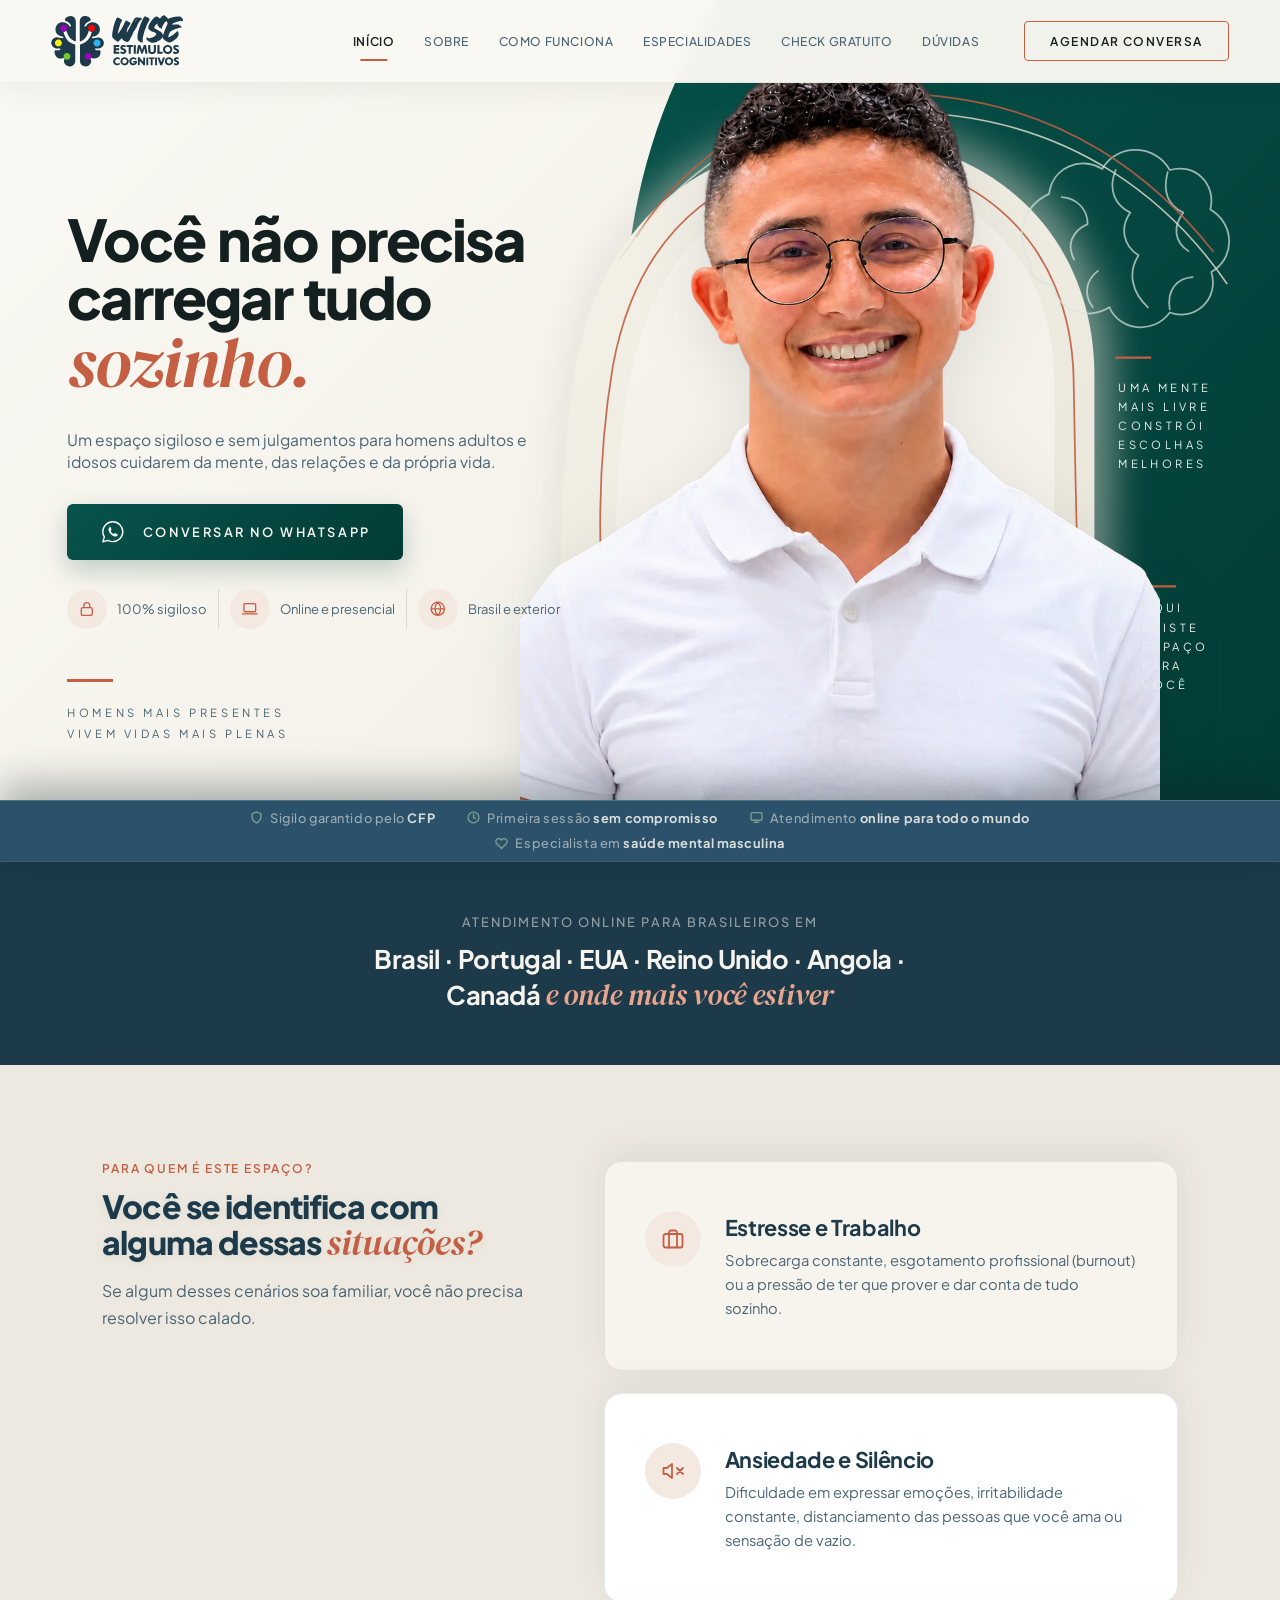
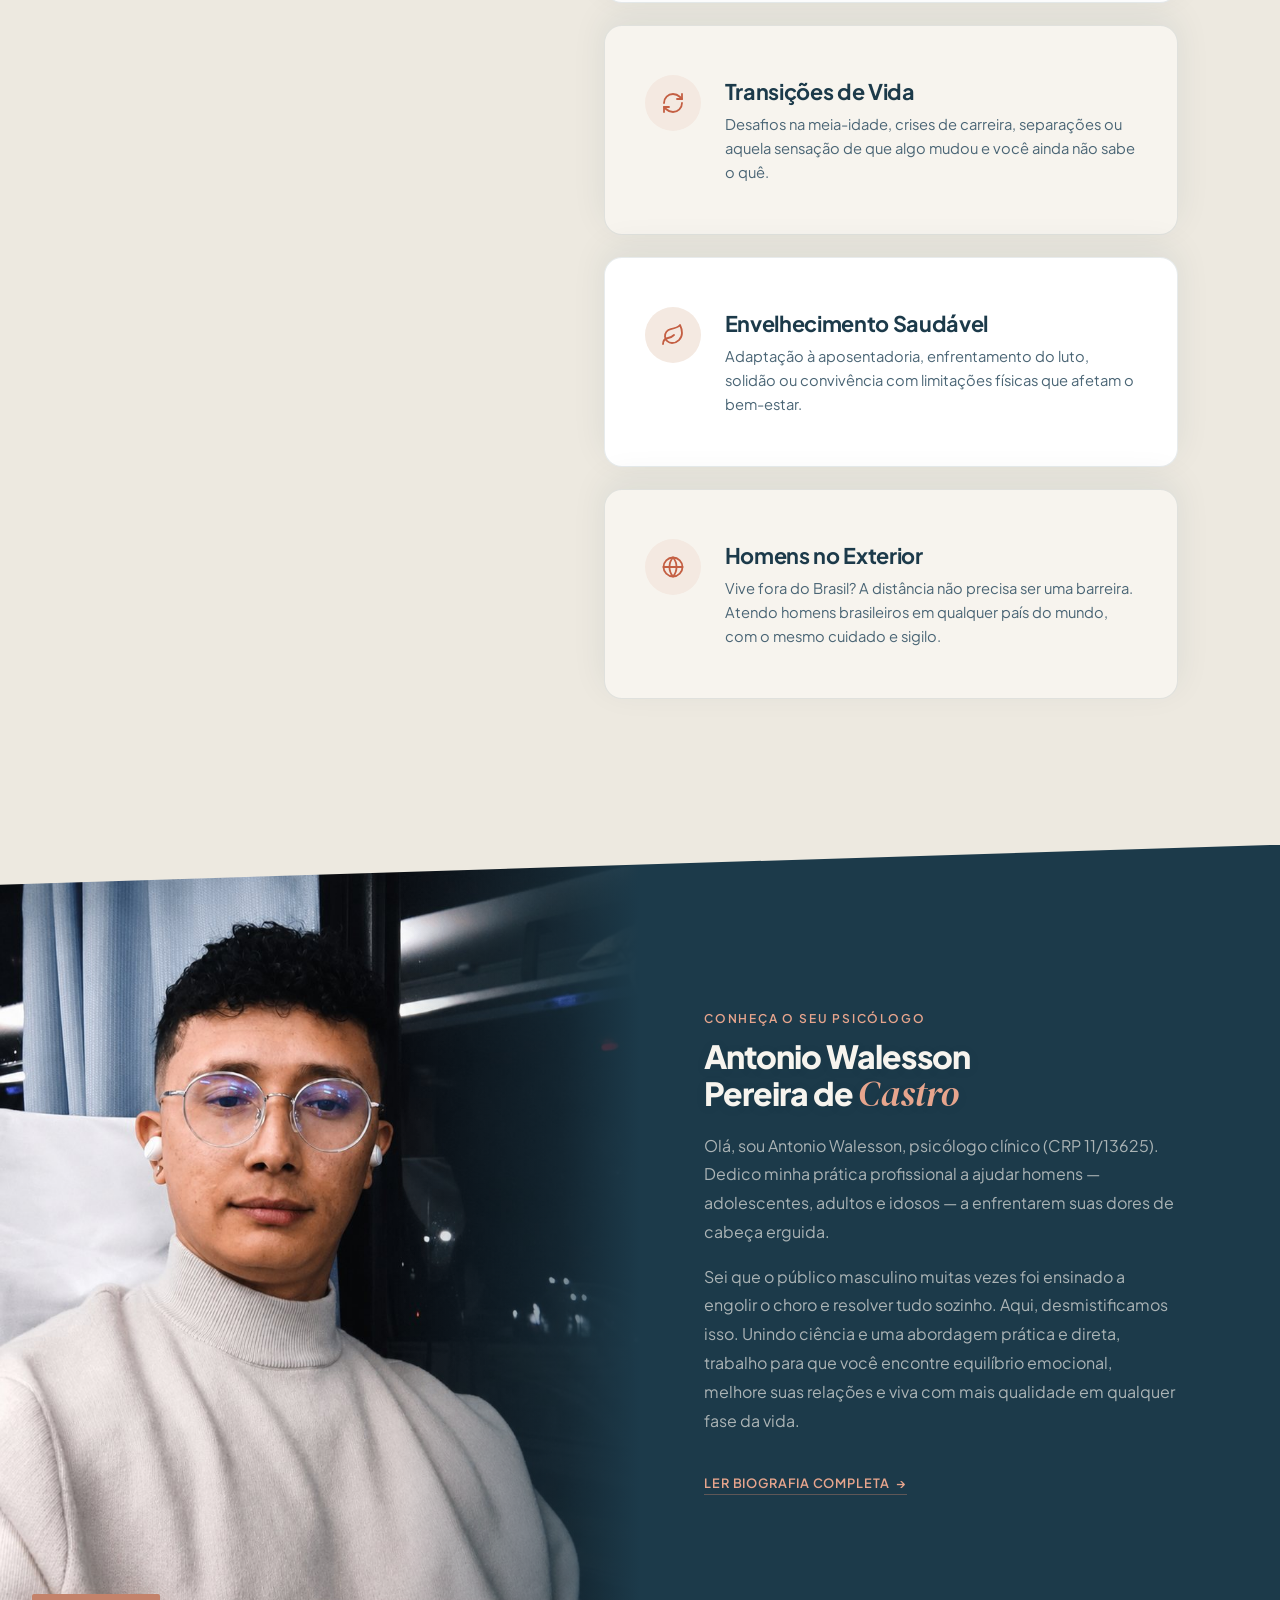
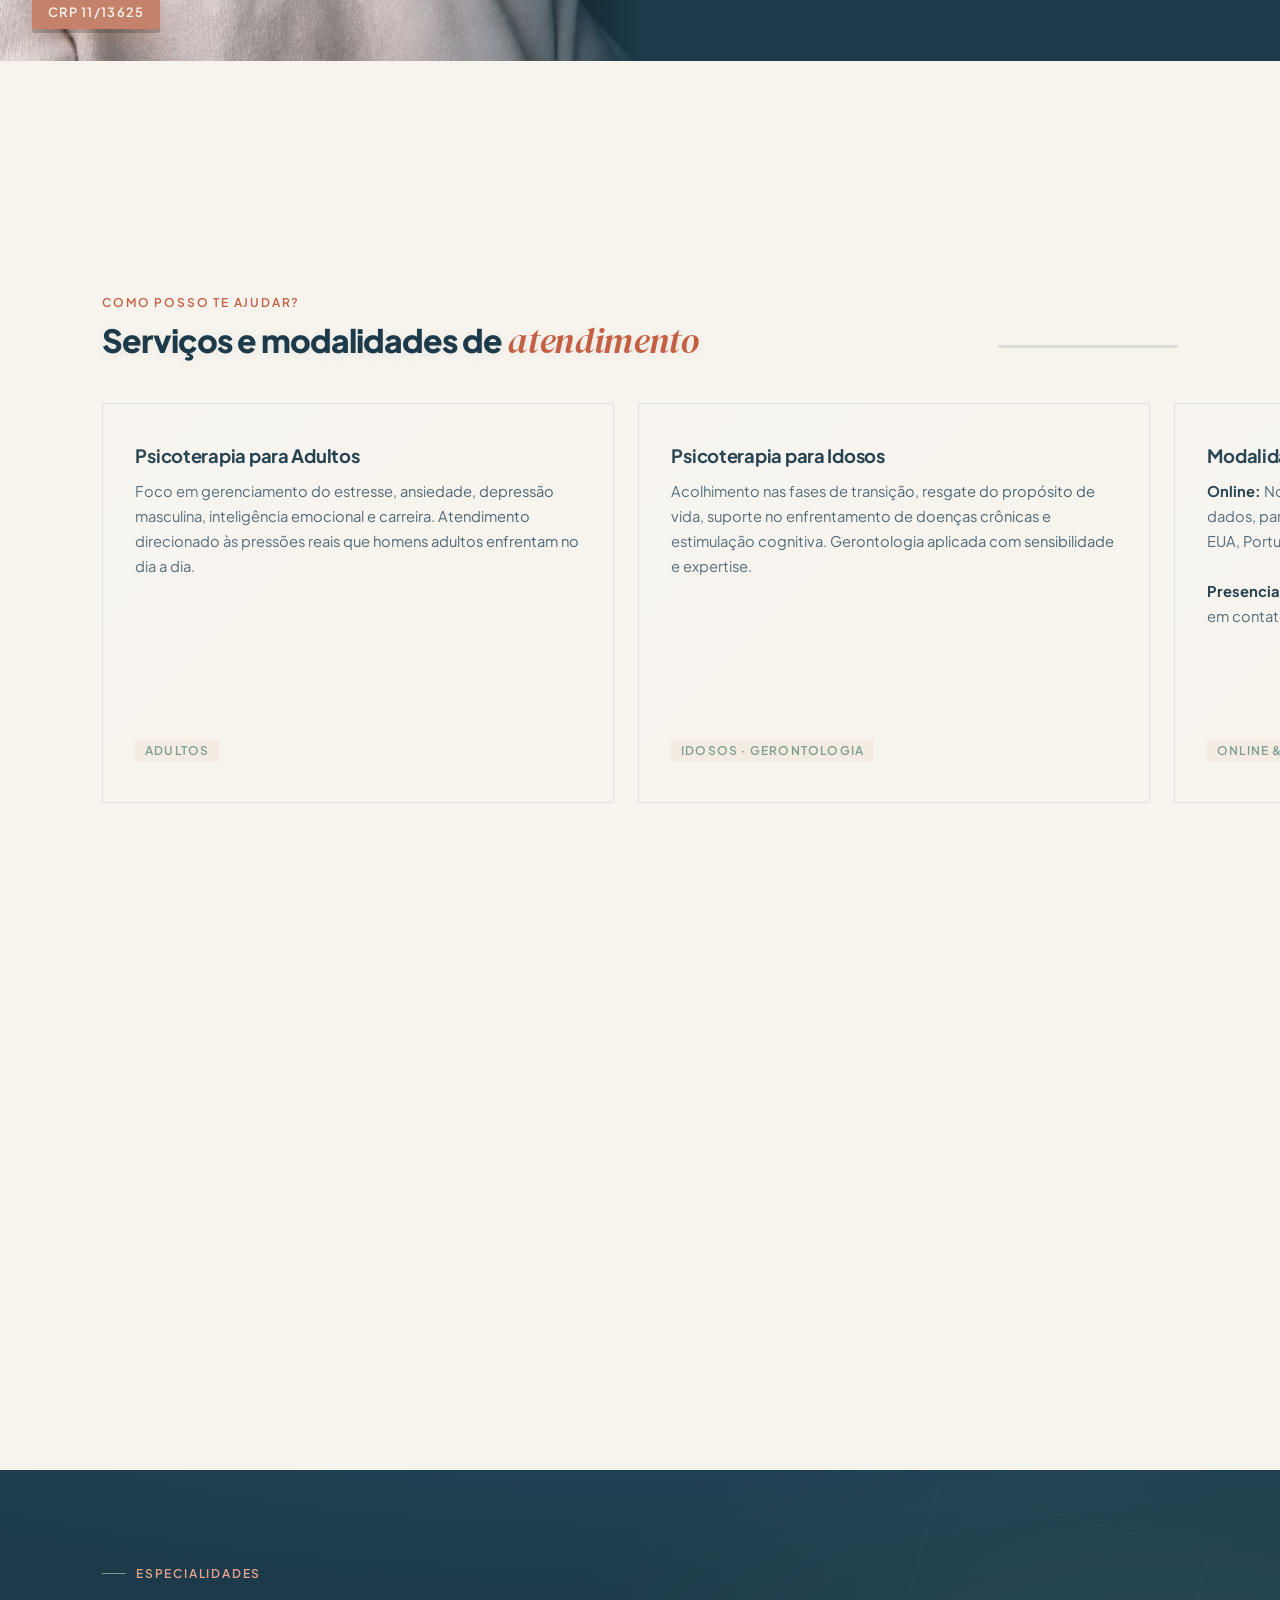
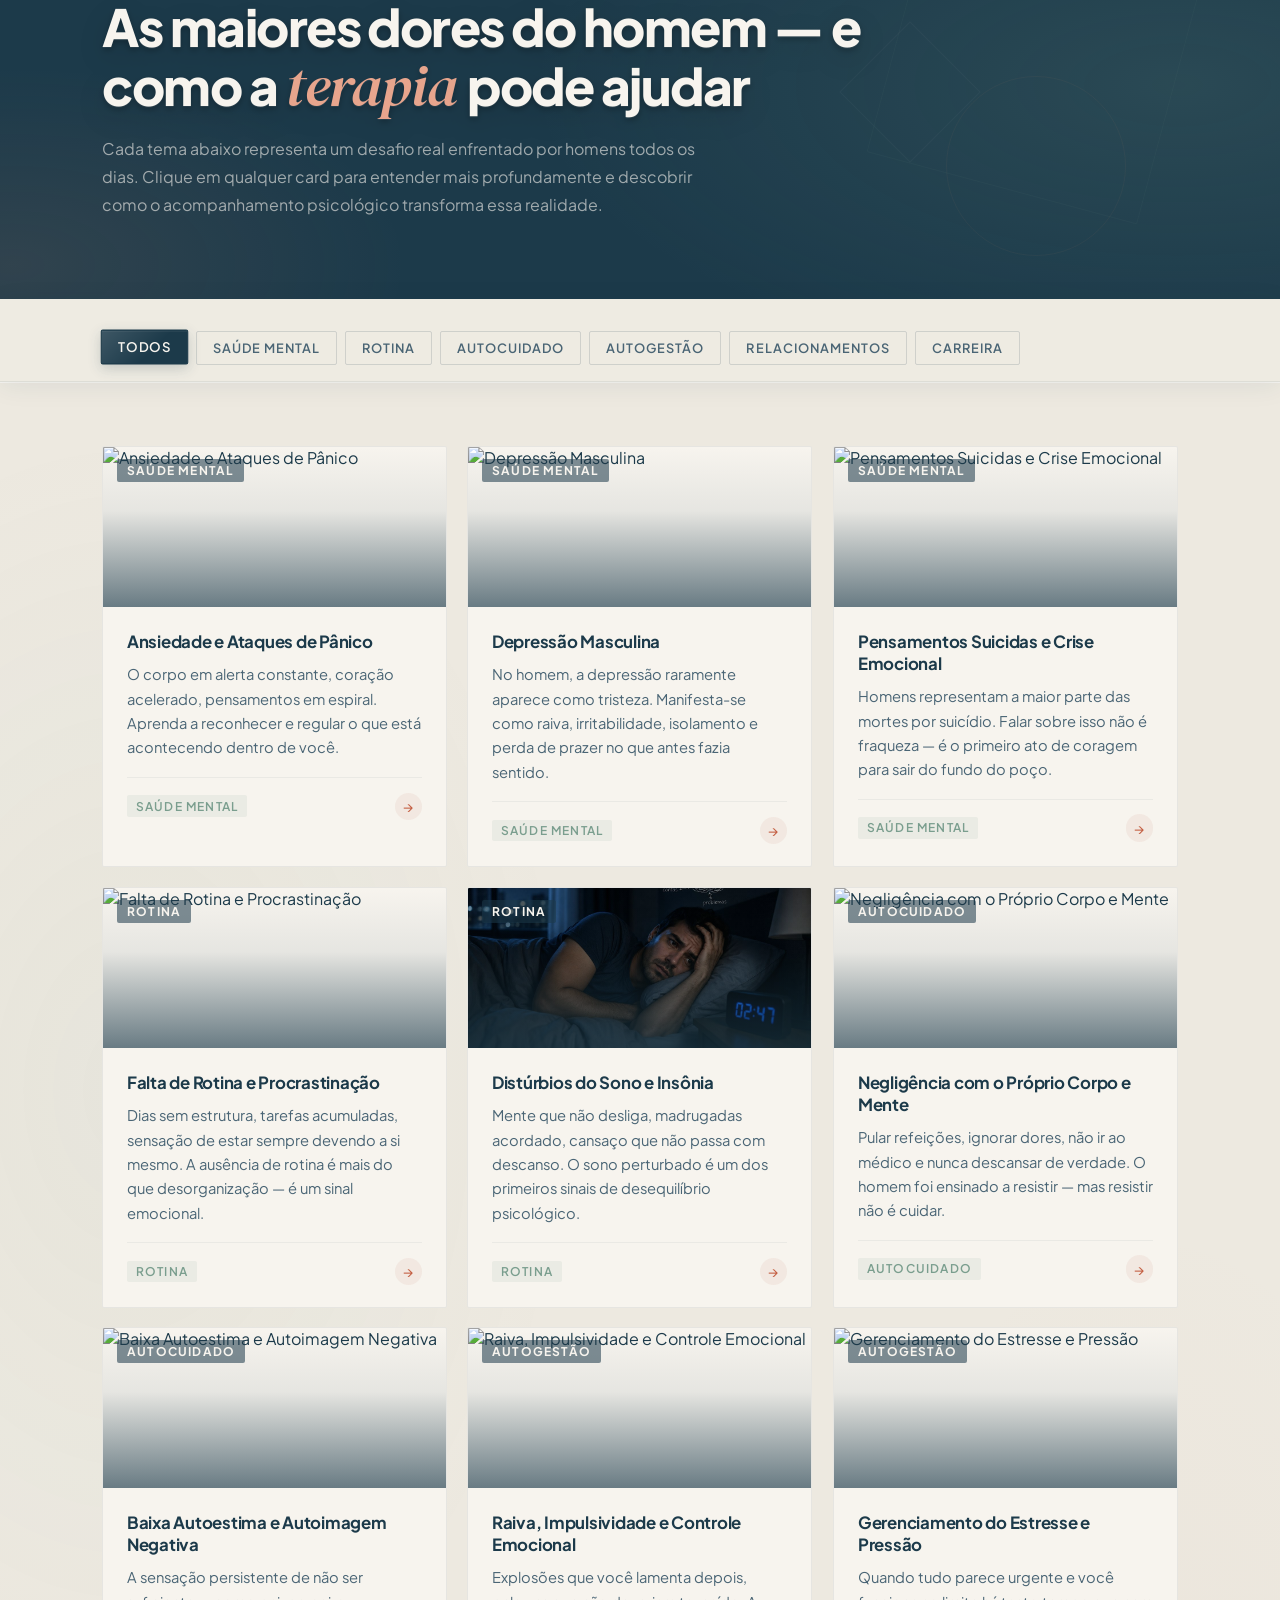
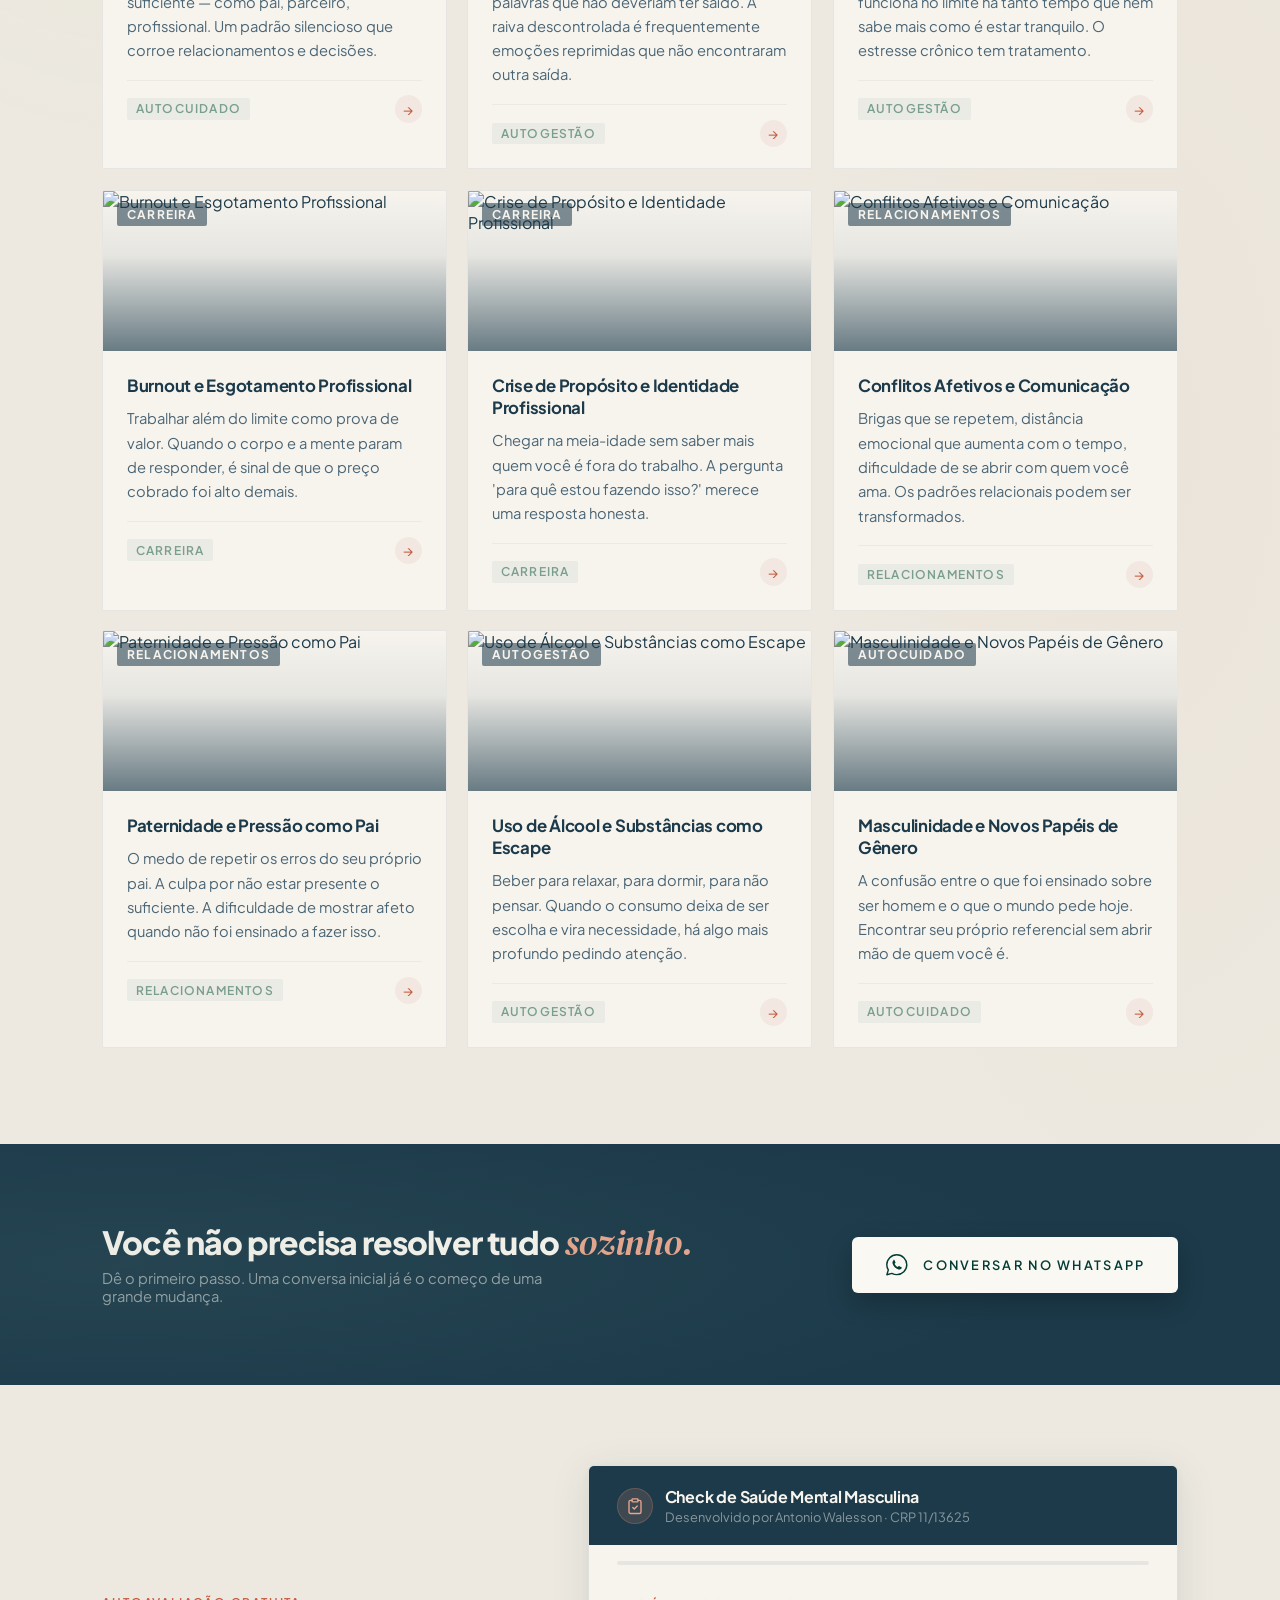
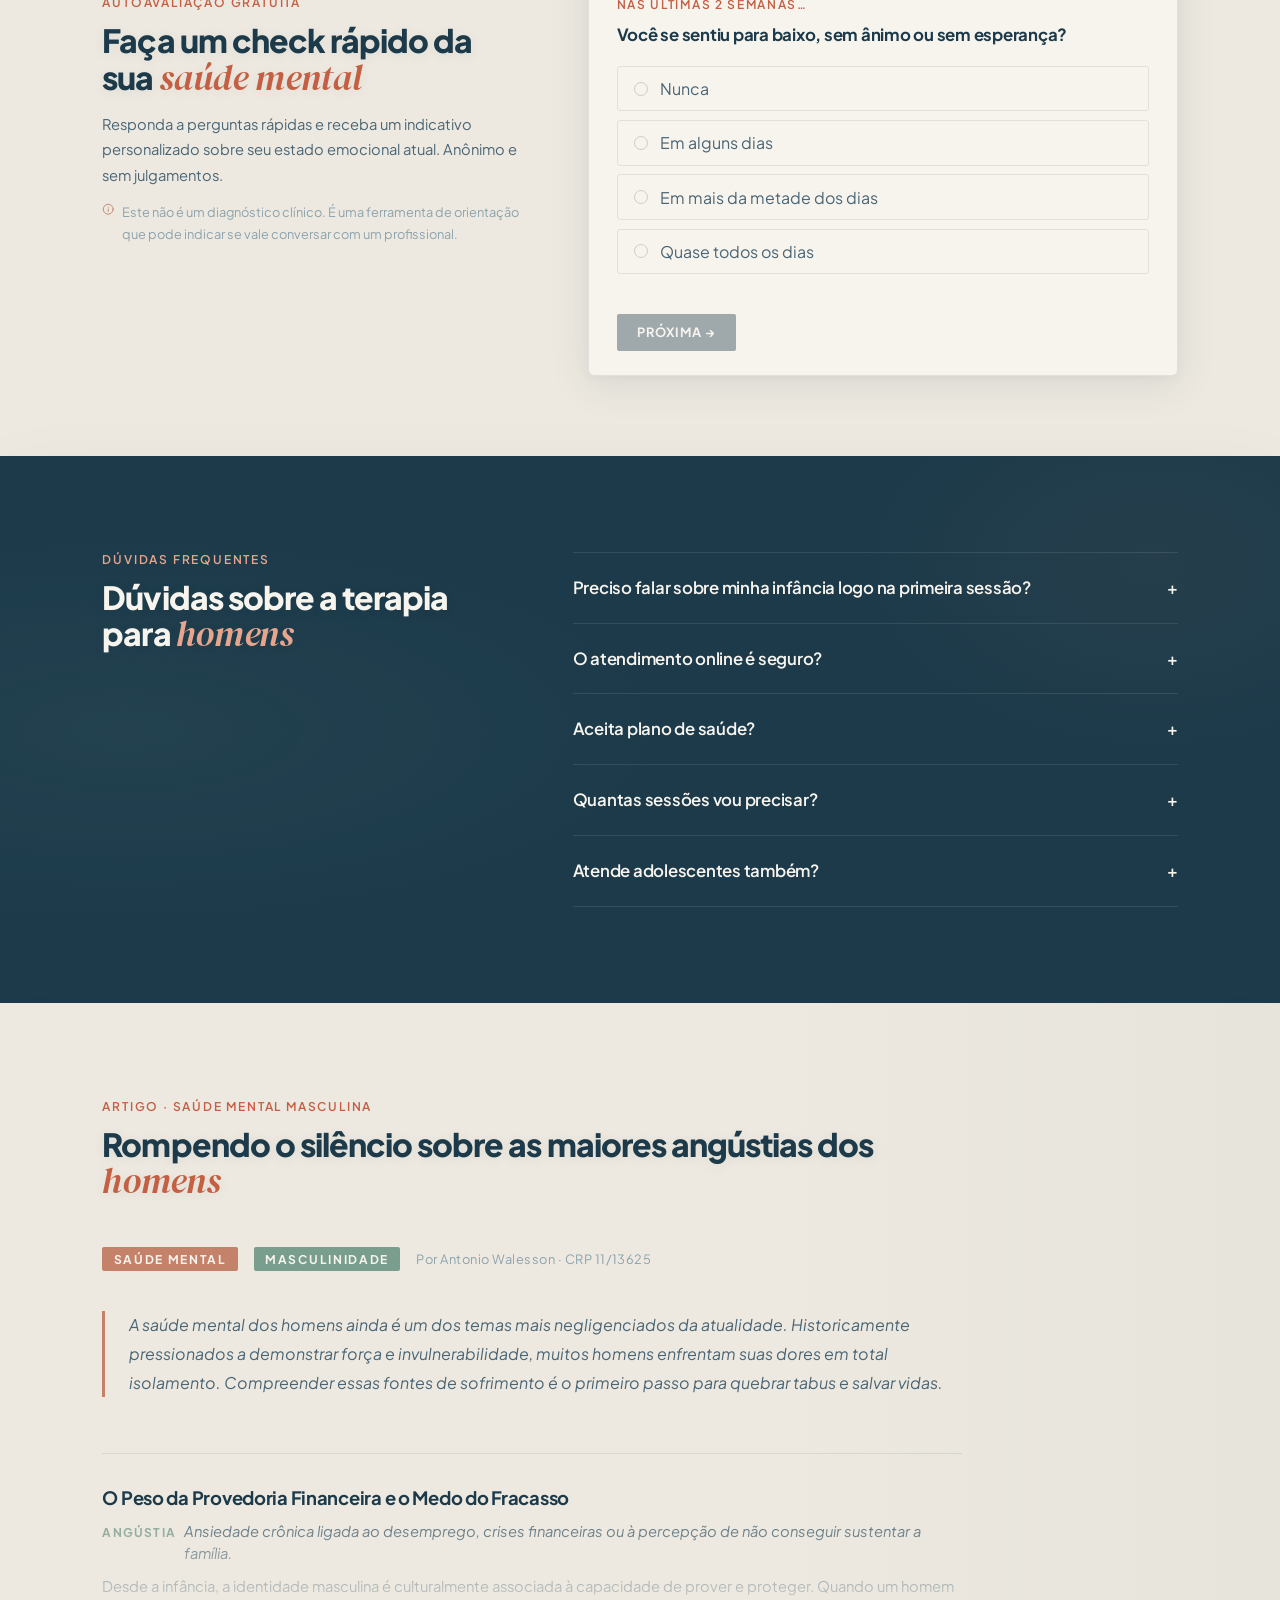
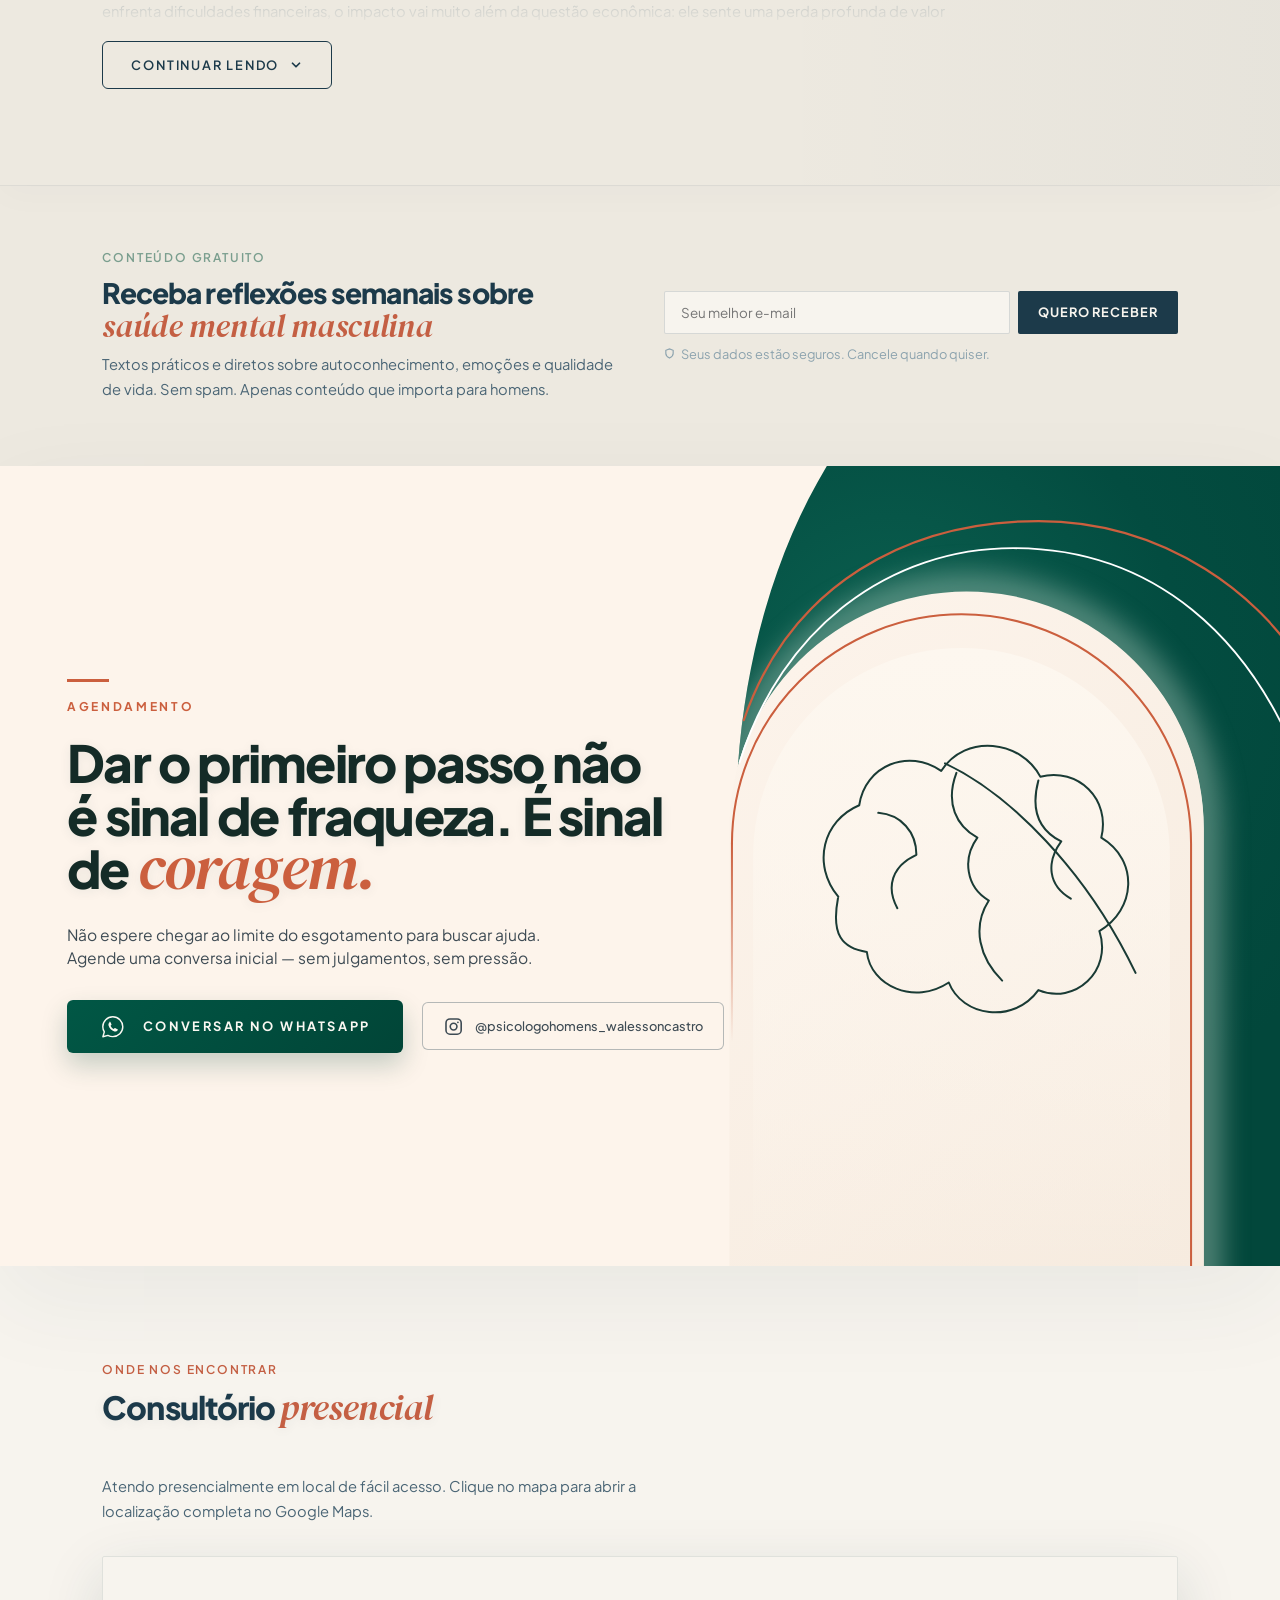
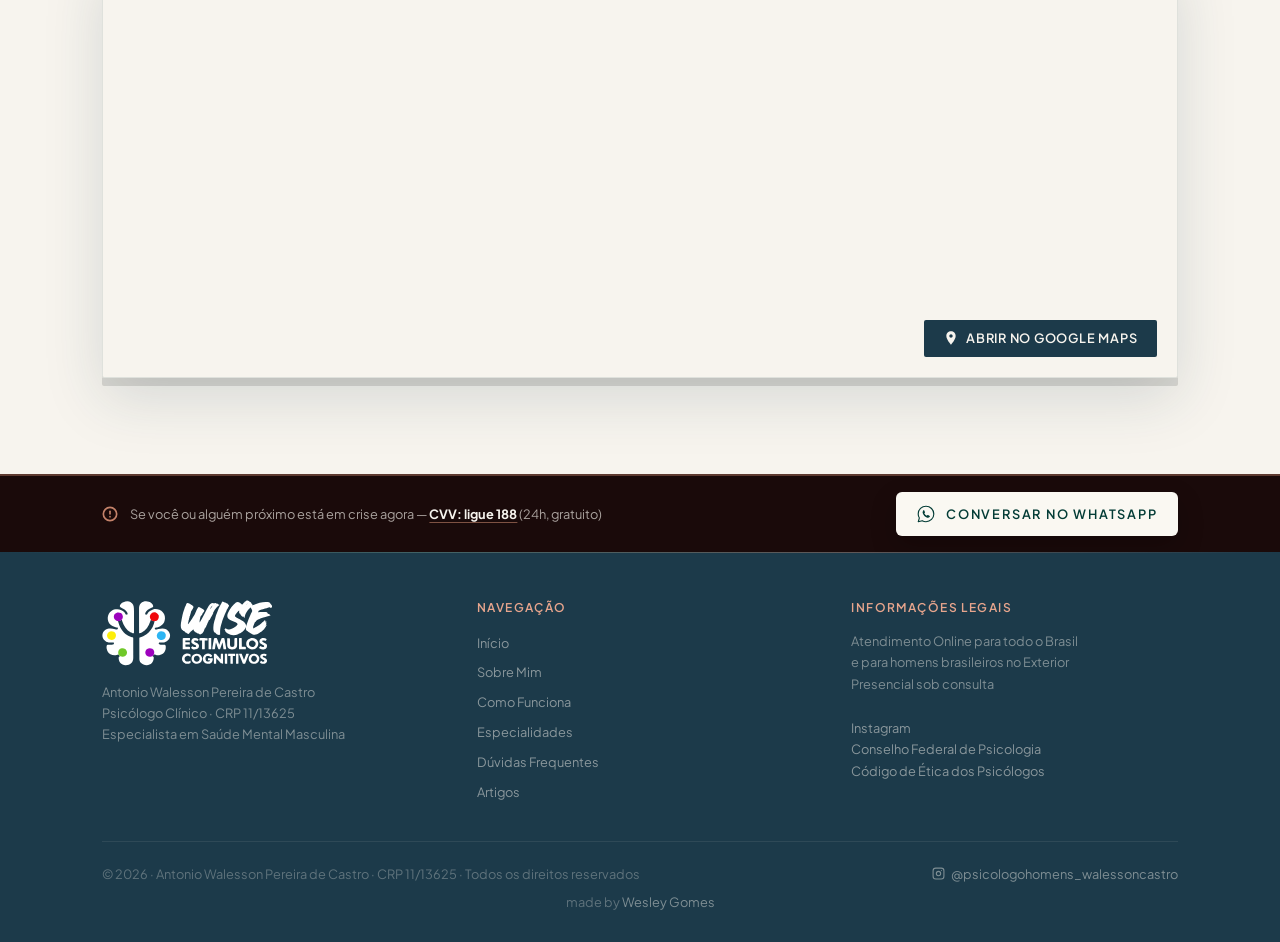
==== commit 48dab64f: "Add files via upload" ====
--- a/index.html
+++ b/index.html
@@ -388,6 +388,25 @@
       padding: 2.5rem 2.5rem;
       border-radius: 2px;
     }
+    /* artigo recolhido em todas as telas: introdução + começo do 1º tópico esmaecendo;
+       "Continuar lendo" abre o texto completo ali mesmo (JS no fim da página) */
+    .blog-topics.is-collapsed .blog-topic:nth-child(n+2) { display: none; }
+    .blog-topics.is-collapsed .blog-topic:first-child {
+      max-height: 11rem; overflow: hidden; border-bottom: 0;
+      -webkit-mask-image: linear-gradient(#000 30%, transparent);
+              mask-image: linear-gradient(#000 30%, transparent);
+    }
+    .blog-topics.is-collapsed ~ .blog-closing { display: none; }
+    .blog-more {
+      display: inline-flex; align-items: center; justify-content: center; gap: 0.6rem;
+      min-height: 48px; margin-top: 0.75rem; padding: 0 1.75rem;
+      background: transparent; border: 1.5px solid var(--petrol); border-radius: 6px; cursor: pointer;
+      font: 600 0.74rem 'Plus Jakarta Sans', sans-serif; letter-spacing: 0.14em; text-transform: uppercase; color: var(--petrol);
+      transition: background-color 0.2s, color 0.2s;
+    }
+    .blog-more:hover { background: var(--petrol); color: var(--cream); }
+    .blog-topic h3:focus:not(:focus-visible) { outline: none; }
+    .blog-more svg { width: 14px; height: 14px; }
     .blog-closing p {
       font-family: 'DM Serif Display', serif;
       font-size: 1.15rem; font-style: italic;
@@ -1310,7 +1329,7 @@
        CELULAR — estrutura
     ══════════════════════════════════ */
     html { -webkit-tap-highlight-color: transparent; }
-    .nav-links-cta, .blog-more, .swipe-progress { display: none; }
+    .nav-links-cta, .swipe-progress { display: none; }
 
     /* faixa de selos: centralizada no desktop, letreiro no celular */
     .trust-track { display: flex; flex-wrap: wrap; align-items: center; justify-content: center; gap: 0.6rem 2rem; }
@@ -1392,18 +1411,7 @@
       }
       .spec-grid.swipe > .spec-card { min-height: 100%; }
 
-      /* artigo: 2 tópicos e "continuar lendo" */
-      .blog-topics.is-collapsed .blog-topic:nth-child(n+3) { display: none; }
-      .blog-topics.is-collapsed .blog-topic:nth-child(2) {
-        -webkit-mask-image: linear-gradient(#000 45%, transparent);
-                mask-image: linear-gradient(#000 45%, transparent);
-      }
-      .blog-more {
-        display: flex; align-items: center; justify-content: center; width: 100%;
-        min-height: 48px; margin-top: 0.5rem;
-        background: transparent; border: 1.5px solid var(--petrol); border-radius: 6px; cursor: pointer;
-        font: 600 0.74rem 'Plus Jakarta Sans', sans-serif; letter-spacing: 0.14em; text-transform: uppercase; color: var(--petrol);
-      }
+      .blog-more { width: 100%; }
 
       /* barra fixa respeita a área segura e não cobre o rodapé */
       .sticky-mobile-cta { padding-bottom: calc(0.7rem + env(safe-area-inset-bottom)); }
@@ -1731,15 +1739,52 @@
     }
     .cta-final .cf-insta:hover { background: rgba(3,76,64,0.05); border-color: var(--forest); color: var(--forest-deep); }
 
-    /* DESKTOP (≥1024) — referência 1672×941 */
-    .cta-final { --cf-ink: #142B27; --cf-text: #3E4B54; --cf-insta: #3E4B54; --cf-insta-bd: rgba(28,58,74,0.32); }
-    .cf-stage   { --bx: 104; --by: 139; --bw: 72; --bh: 5; }
-    .cf-tag     { --x: 104; --y: 170;   --fs: 26; --ls: 0.15em; }
-    .cf-title   { --x: 104; --y: 226.5; --fs: 74; --lh: 81; --em: 1.32em; }
-    .cf-lead    { --x: 104; --y: 511;   --fs: 27.5; --lh: 38; --w: 900; }
-    .cf-wa      { --x: 105; --y: 671; --w: 529; --h: 83; --r: 6; --ico: 38; --gap: 28; --fs: 22; --ls: 0.16em; }
-    .cf-insta   { --x: 668; --y: 677; --w: 505; --h: 68; --r: 6; --ico: 28; --gap: 17; --fs: 22.5; --bd: 1.5px; }
-    .cta-final .cf-wa { background: linear-gradient(135deg, #015745 0%, #014537 100%); box-shadow: 0 calc(16 * var(--k)) calc(34 * var(--k)) rgba(1,69,55,0.24); }
+    /* DESKTOP (≥1024) — mesma régua da hero: a seção tem a altura da hero (--hh) e tudo
+       é medido em --k = --hh / 941 (altura da referência), então título, texto e botões
+       ficam no mesmo tamanho que os da hero. A arte (recorte x 960–1640 da referência,
+       pernas do arco prolongadas até 1300) fica presa no canto superior direito e só
+       encolhe quando a tela é estreita demais para o texto (~930 unidades). */
+    @media (min-width: 1024px) {
+      .cta-final { --cf-ink: #142B27; --cf-text: #3E4B54; --cf-insta: #3E4B54; --cf-insta-bd: rgba(28,58,74,0.32); }
+      .cf-stage {
+        --k: calc(var(--hh) / 941);
+        --art-w: clamp(0px, 100cqw - 880 * var(--u), 680 * var(--k));
+        height: var(--hh); box-sizing: border-box;
+        /* como a hero: texto a 104 unidades da borda; em tela muito larga, centrado no creme livre */
+        padding: 0 0 0 max(calc(84 * var(--u)), calc((100cqw - var(--art-w) - 780 * var(--u)) / 2));
+        display: grid; grid-template-columns: auto auto; justify-content: start;
+        align-content: center; align-items: center; column-gap: calc(24 * var(--u));
+      }
+      .cf-stage::before, .cf-tag, .cf-title, .cf-lead { grid-column: 1 / -1; }
+      .cf-stage::before, .cf-tag, .cf-title, .cf-lead, .cf-wa, .cf-insta { position: relative; left: auto; top: auto; z-index: 1; }
+      .cf-art--d { width: var(--art-w); height: auto; }
+      .cf-stage::before { width: calc(52 * var(--u)); height: max(3px, calc(4 * var(--u))); margin-bottom: calc(24 * var(--u)); }
+      .cta-final .cf-tag { font-size: max(12px, calc(15 * var(--u))); letter-spacing: 0.22em; margin-bottom: calc(28 * var(--u)); }
+      .cta-final .cf-title {
+        font-size: calc(64 * var(--u)); line-height: 1.04; letter-spacing: -0.035em;
+        margin-bottom: calc(36 * var(--u)); -webkit-text-stroke: calc(8 * var(--u)) #FDF4EB;
+      }
+      .cta-final .cf-title em { font-size: 1.22em; }   /* mesma proporção do <em> da hero */
+      .cta-final .cf-lead {
+        width: auto; font-size: max(14px, calc(19.5 * var(--u))); line-height: 1.45;
+        margin-bottom: calc(38 * var(--u));
+      }
+      /* botões: o do WhatsApp é idêntico ao da hero (420×67u, texto 16u, ícone 32u) */
+      .cta-final .cf-wa {
+        width: calc(420 * var(--u)); min-width: 260px; height: max(50px, calc(67 * var(--u))); min-height: 0;
+        padding: 0; gap: calc(22 * var(--u)); border-radius: 6px;
+        font-size: max(12px, calc(16 * var(--u))); letter-spacing: 0.2em;
+        background: linear-gradient(135deg, #015745 0%, #014537 100%); box-shadow: 0 calc(14 * var(--k)) calc(30 * var(--k)) rgba(1,69,55,0.22);
+      }
+      .cta-final .cf-wa .cta-ico { width: max(22px, calc(32 * var(--u))); height: max(22px, calc(32 * var(--u))); }
+      .cta-final .cf-insta {
+        width: auto; height: max(44px, calc(60 * var(--u))); padding: 0 calc(26 * var(--u));
+        gap: calc(14 * var(--u)); border-radius: 6px; --bd: 1px;
+        font-size: max(12.8px, calc(16 * var(--u)));
+        background: #FDF4EB;   /* encosta no arco em telas estreitas: a linha não passa por trás do texto */
+      }
+      .cta-final .cf-insta svg { width: calc(24 * var(--u)); height: calc(24 * var(--u)); }
+    }
 
     /* TABLET (600–1023) — referência 1086×1448 */
     @media (min-width: 600px) and (max-width: 1023px) {
@@ -2620,7 +2665,7 @@
 <section class="cta-final reveal" aria-labelledby="cf-title">
   <div class="cf-stage">
     <!-- arte: uma por formato de tela, desenhada nas medidas da referência (1672×941, 1086×1448, 941×1672) -->
-    <svg class="cf-art cf-art--d" viewBox="0 0 1672 941" aria-hidden="true">
+    <svg class="cf-art cf-art--d" viewBox="960 0 680 1300" aria-hidden="true">
       <defs>
         <radialGradient id="cf-d-green" cx="1180" cy="230" r="620" gradientUnits="userSpaceOnUse">
           <stop offset="0" stop-color="#0B6050"/><stop offset=".55" stop-color="#034C40"/><stop offset="1" stop-color="#02473B"/>
@@ -2638,17 +2683,17 @@
         <filter id="cf-d-soft" x="-20%" y="-20%" width="140%" height="140%"><feGaussianBlur stdDeviation="16"/></filter>
         <!-- verde já recortado pelo arco (círculo c=1270,428 r=280): a ponta esquerda fecha
              em bico no ponto onde a borda externa encontra o arco, sem emenda -->
-        <clipPath id="cf-d-clip"><path d="M1105 0C1048 95 1010 215 1000 355A280 280 0 0 1 1550 428L1550 941L1672 941L1672 0Z"/></clipPath>
+        <clipPath id="cf-d-clip"><path d="M1105 0C1048 95 1010 215 1000 355A280 280 0 0 1 1550 428L1550 1300L1672 1300L1672 0Z"/></clipPath>
       </defs>
-      <path fill="url(#cf-d-green)" d="M1105 0C1048 95 1010 215 1000 355A280 280 0 0 1 1550 428L1550 941L1672 941L1672 0Z"/>
+      <path fill="url(#cf-d-green)" d="M1105 0C1048 95 1010 215 1000 355A280 280 0 0 1 1550 428L1550 1300L1672 1300L1672 0Z"/>
       <!-- luz suave do verde para o creme, só dentro do verde -->
-      <path clip-path="url(#cf-d-clip)" fill="none" stroke="#9DBDAF" stroke-width="44" opacity=".5" filter="url(#cf-d-soft)" d="M990 428A280 280 0 0 1 1550 428L1550 960"/>
-      <path fill="url(#cf-d-cream)" d="M990 941L990 428A280 280 0 0 1 1550 428L1550 941Z"/>
+      <path clip-path="url(#cf-d-clip)" fill="none" stroke="#9DBDAF" stroke-width="44" opacity=".5" filter="url(#cf-d-soft)" d="M990 428A280 280 0 0 1 1550 428L1550 1300"/>
+      <path fill="url(#cf-d-cream)" d="M990 1300L990 428A280 280 0 0 1 1550 428L1550 1300Z"/>
       <path fill="url(#cf-d-panel)" d="M1018 941L1018 461A246 246 0 0 1 1510 461L1510 941Z"/>
       <g fill="none" stroke-linecap="round">
         <path class="cf-line" pathLength="1" stroke="#CB5F3E" stroke-width="2.6" d="M1007 300C1062 140 1200 65 1355 65C1500 65 1625 150 1680 260"/>
         <path class="cf-line" pathLength="1" stroke="#FFFFFF" stroke-width="2.2" d="M1002 350C1052 190 1180 97 1325 97C1480 97 1615 190 1680 400"/>
-        <path class="cf-line" pathLength="1" stroke="#CB5F3E" stroke-width="2.4" d="M993 446A271 271 0 0 1 1535 446L1535 941"/>
+        <path class="cf-line" pathLength="1" stroke="#CB5F3E" stroke-width="2.4" d="M993 446A271 271 0 0 1 1535 446L1535 1300"/>
         <path stroke="url(#cf-d-leg)" stroke-width="2.4" d="M993 446L993 680"/>
       </g>
       <g class="cf-brain" transform="translate(1096 342) scale(2.25)" fill="none" stroke="#1A3B35" stroke-width="1.05" stroke-linecap="round" stroke-linejoin="round">
@@ -3563,18 +3608,21 @@
     update();
   });
 
-  // artigo do blog: no celular mostra 2 tópicos e um botão para o resto
+  // artigo do blog: mostra o começo do 1º tópico e um botão que abre o artigo completo
   const topics = document.querySelector('.blog-topics');
   if (topics) {
     const more = document.createElement('button');
     more.type = 'button';
     more.className = 'blog-more';
-    more.textContent = 'Continuar lendo';
+    more.innerHTML = 'Continuar lendo <svg viewBox="0 0 16 16" fill="none" stroke="currentColor" stroke-width="2" stroke-linecap="round" stroke-linejoin="round" aria-hidden="true"><path d="M4 6l4 4 4-4"/></svg>';
     topics.classList.add('is-collapsed');
     topics.after(more);
     more.addEventListener('click', () => {
       topics.classList.remove('is-collapsed');
       more.remove();
+      // o foco vai para onde o texto continua (leitor de tela e teclado não se perdem)
+      const next = topics.querySelector('.blog-topic:nth-child(2) h3');
+      if (next) { next.tabIndex = -1; next.focus({ preventScroll: true }); }
     });
   }
 
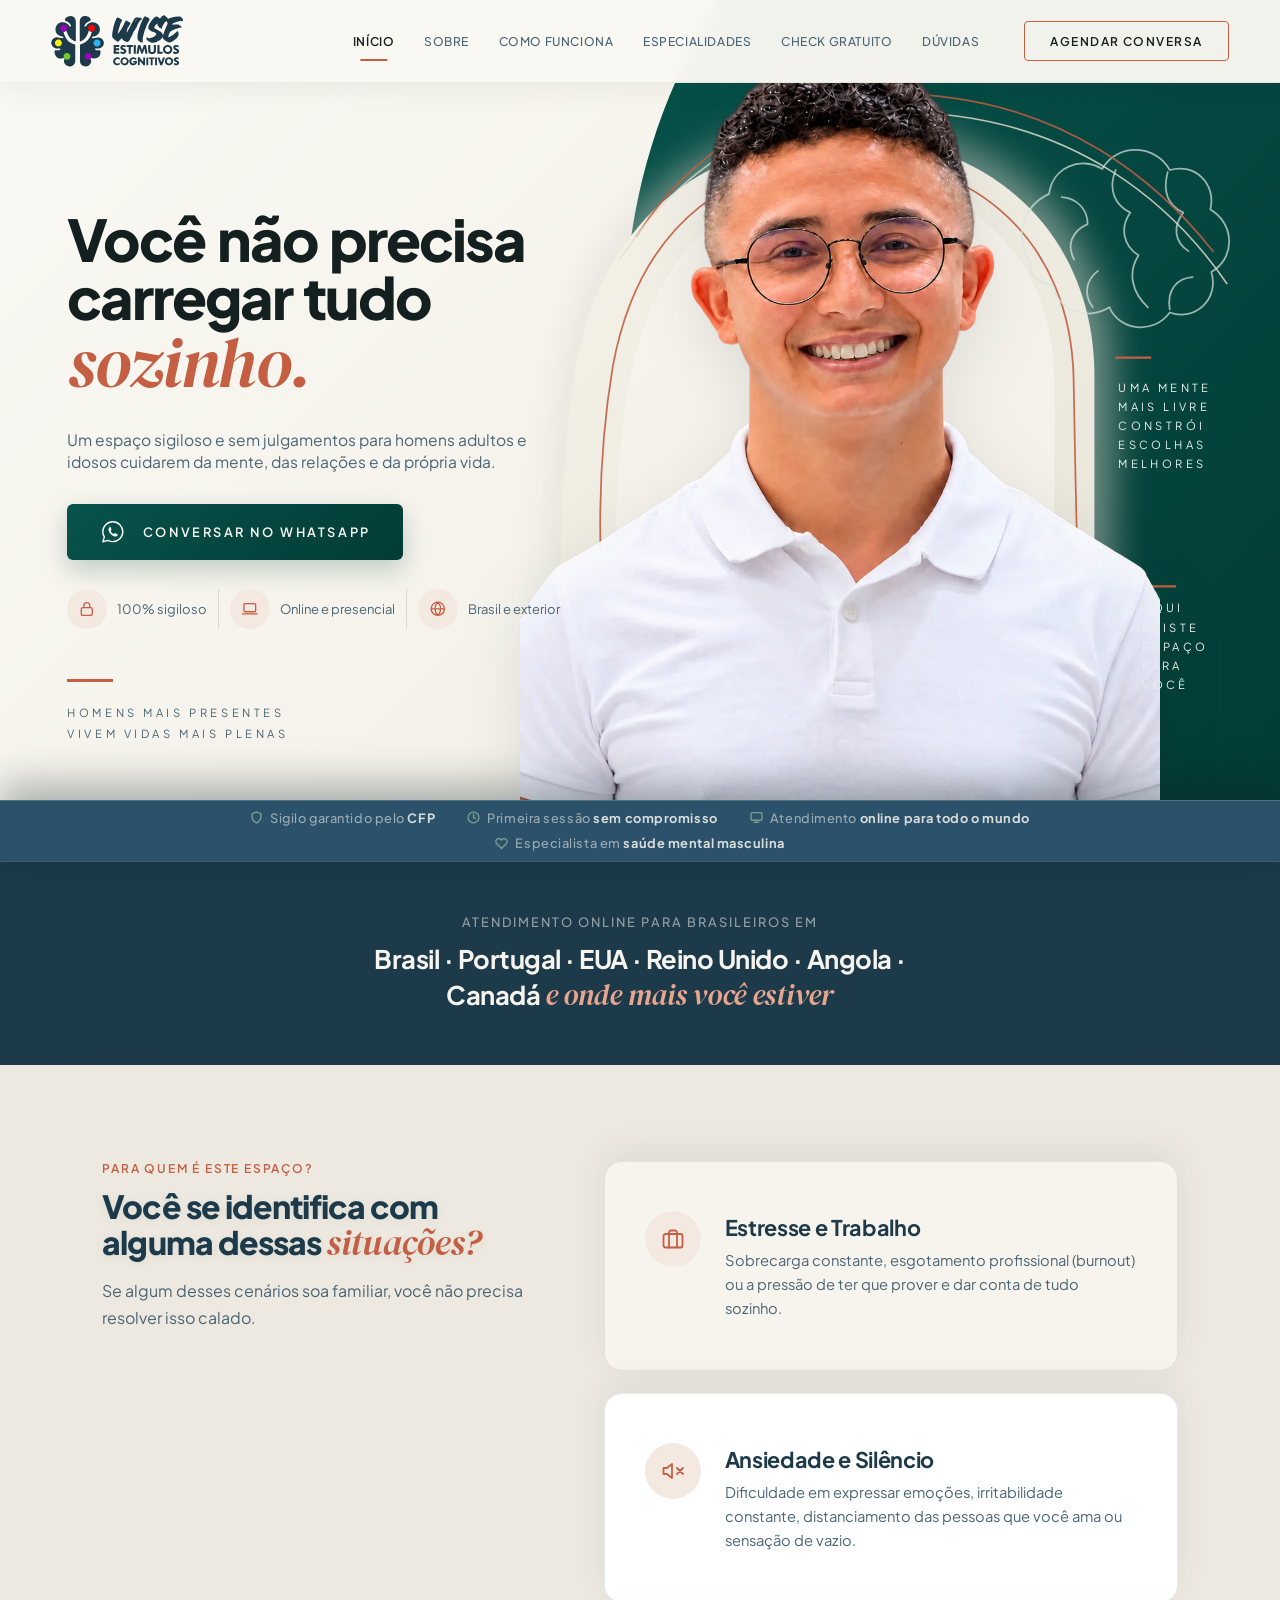
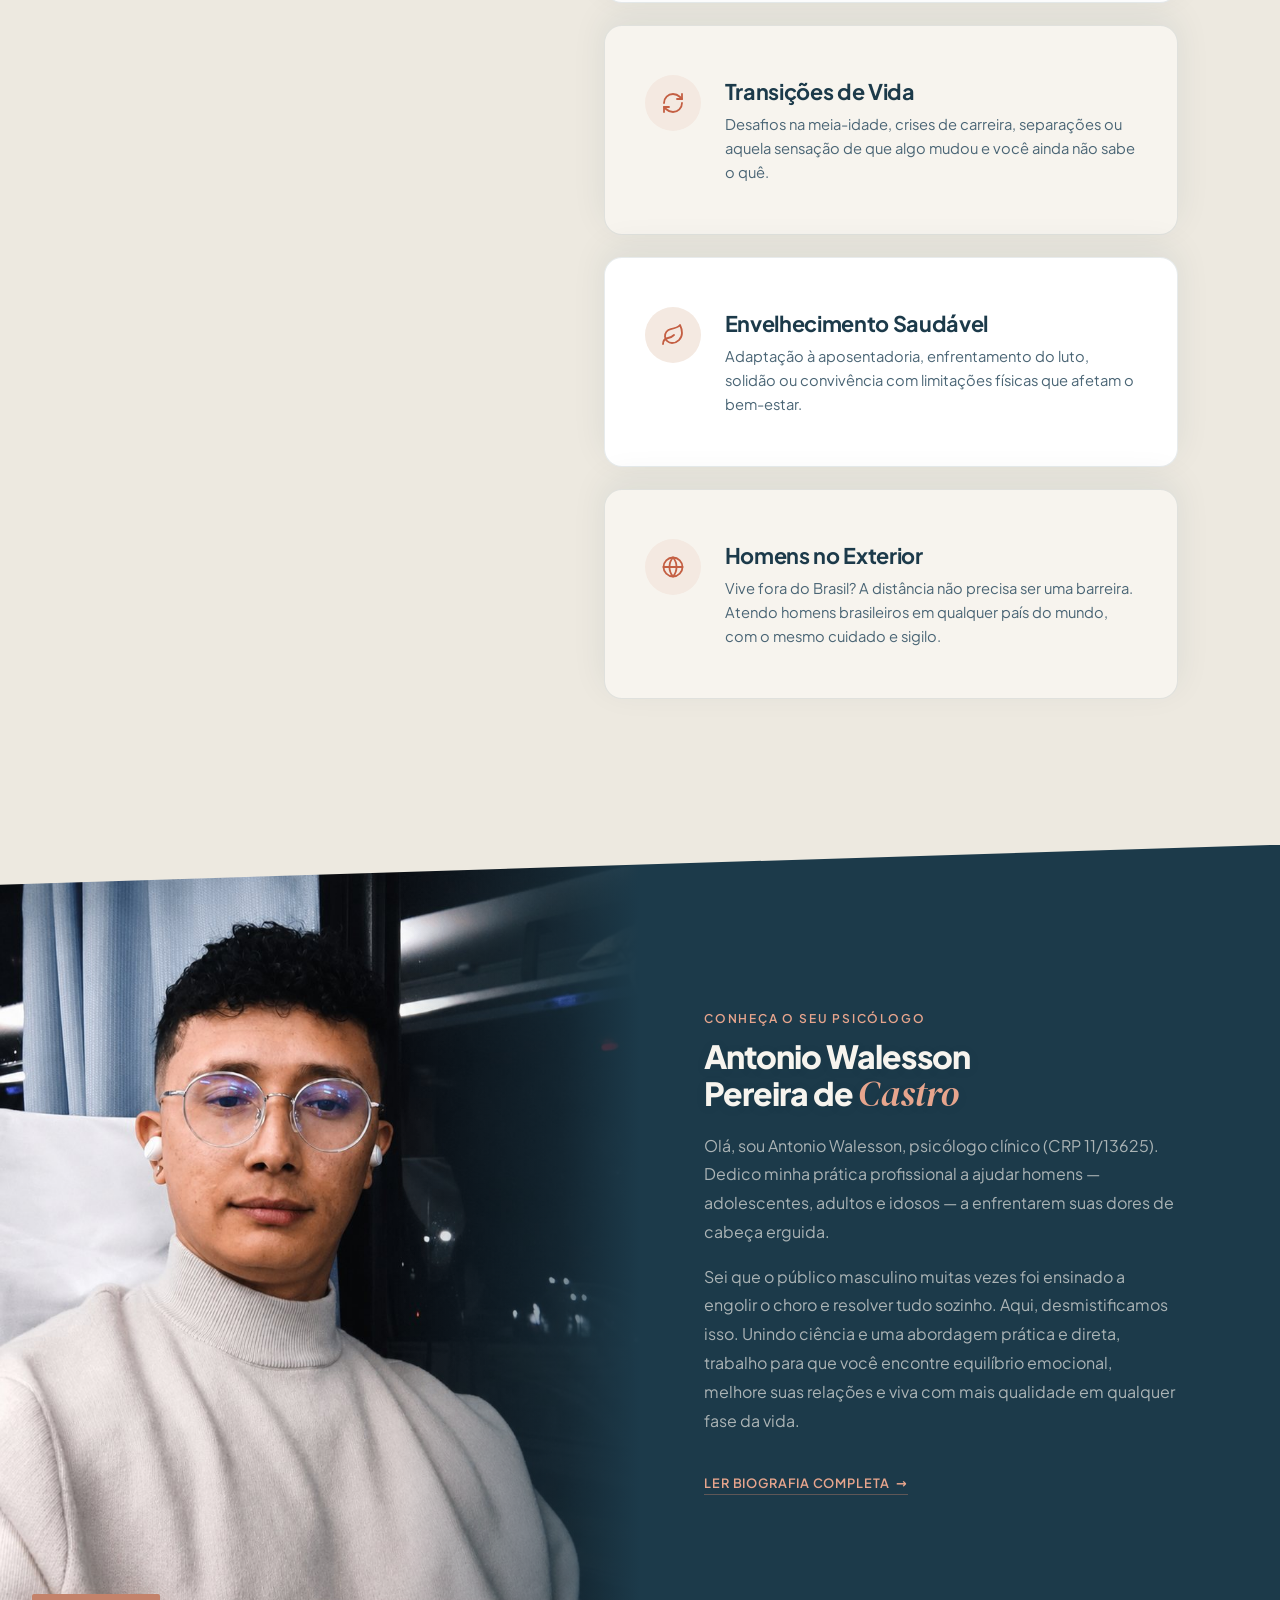
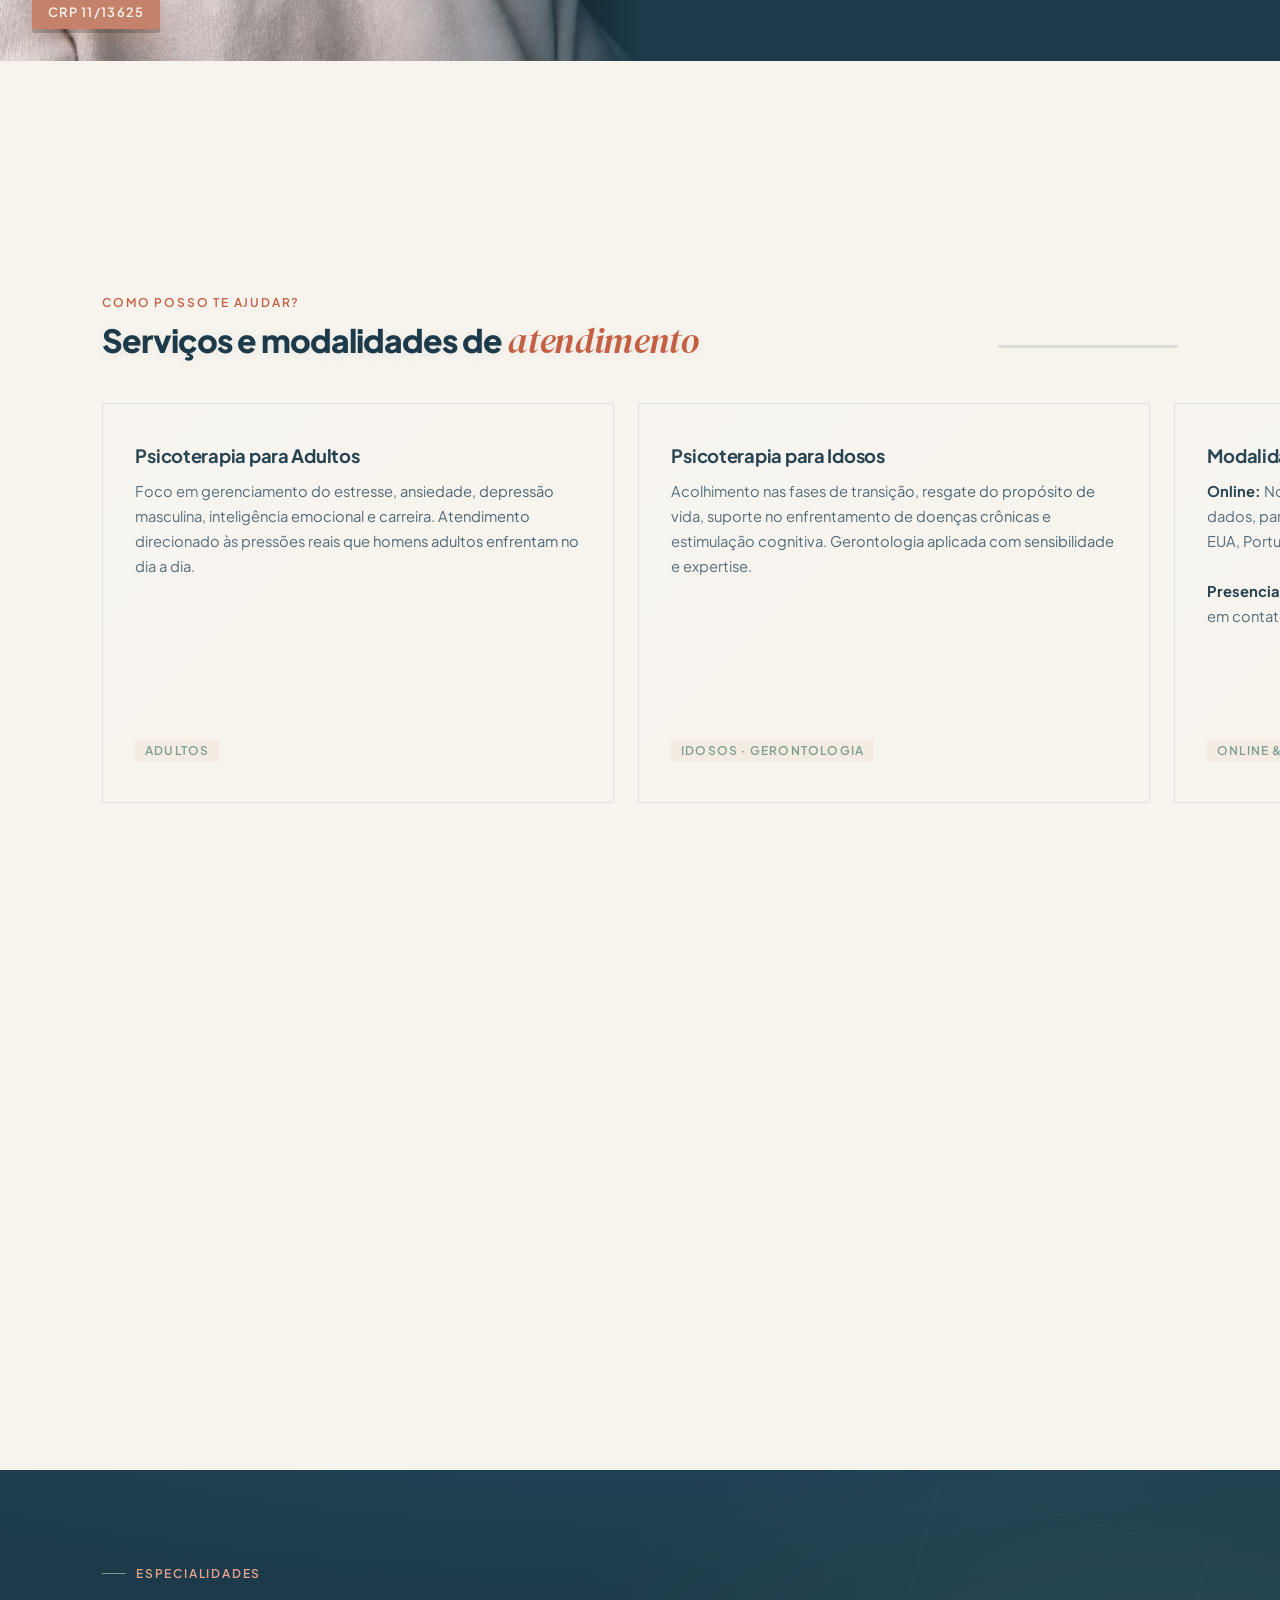
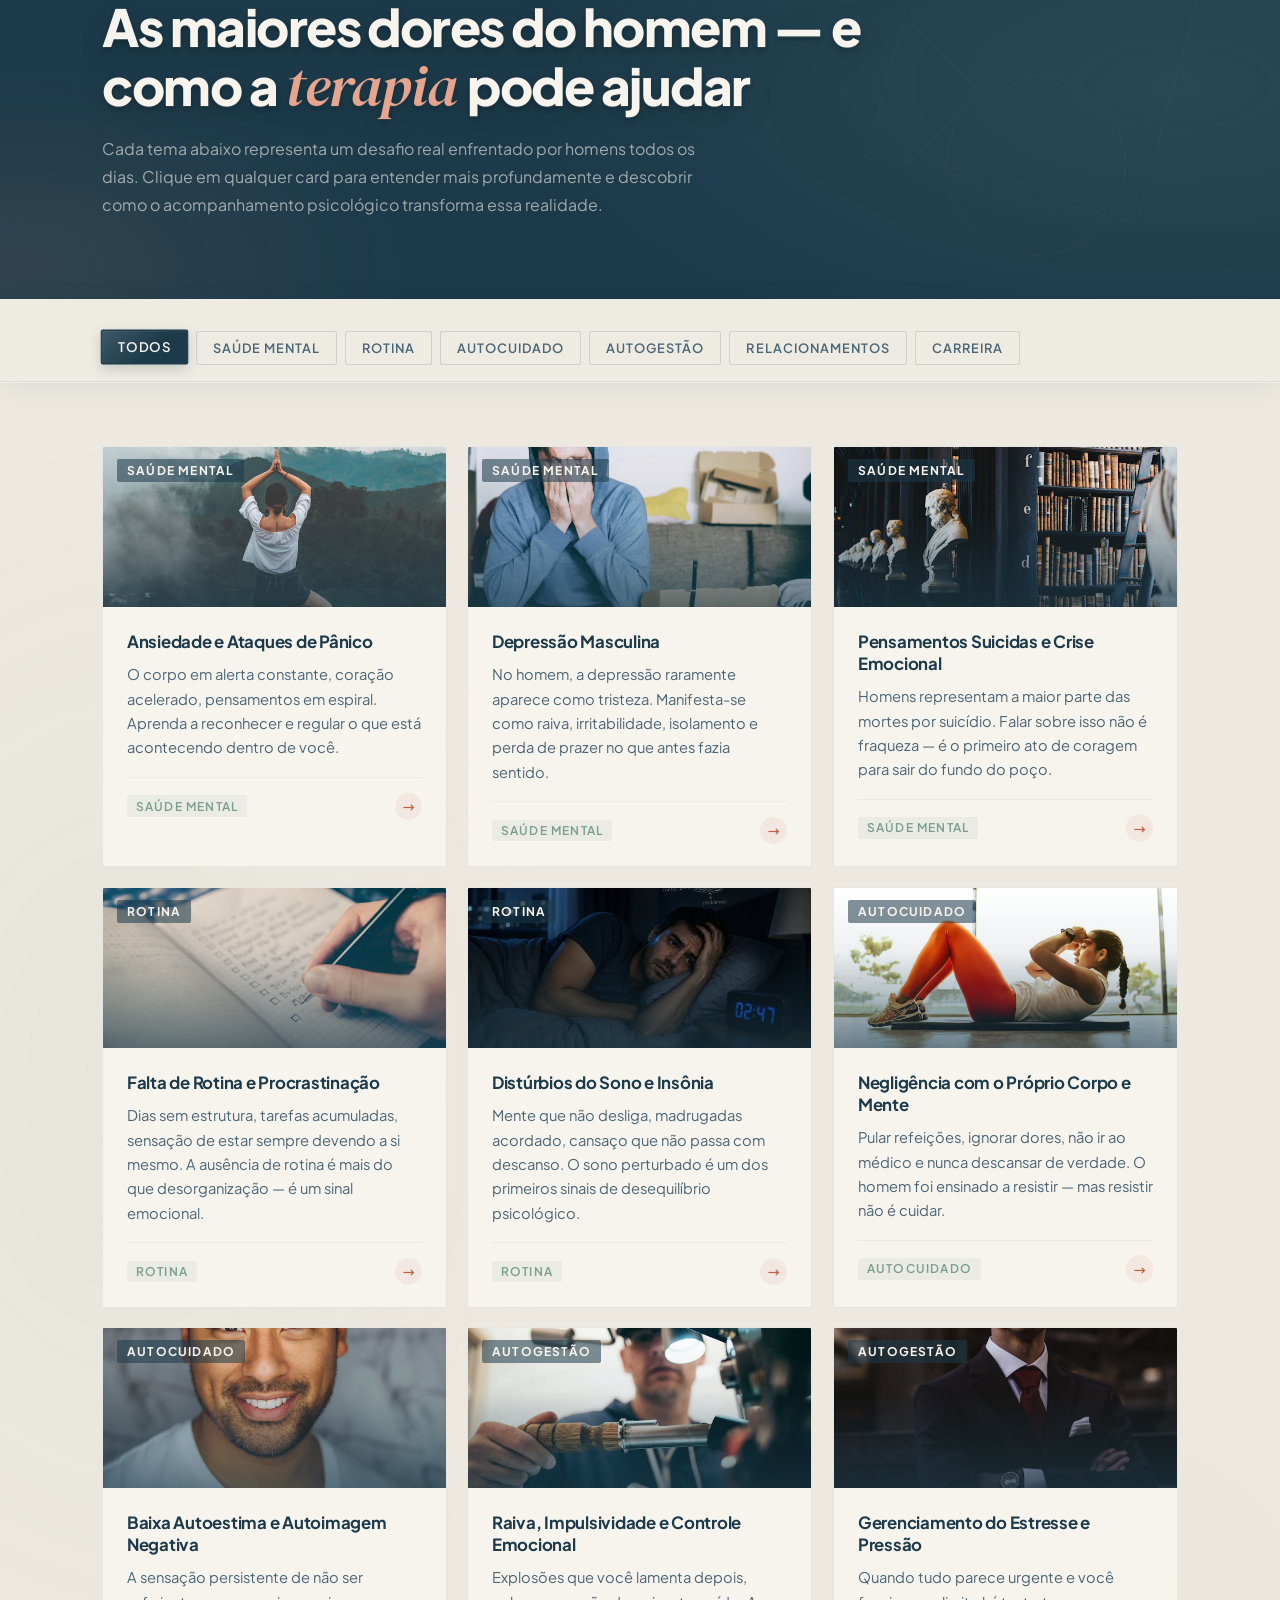
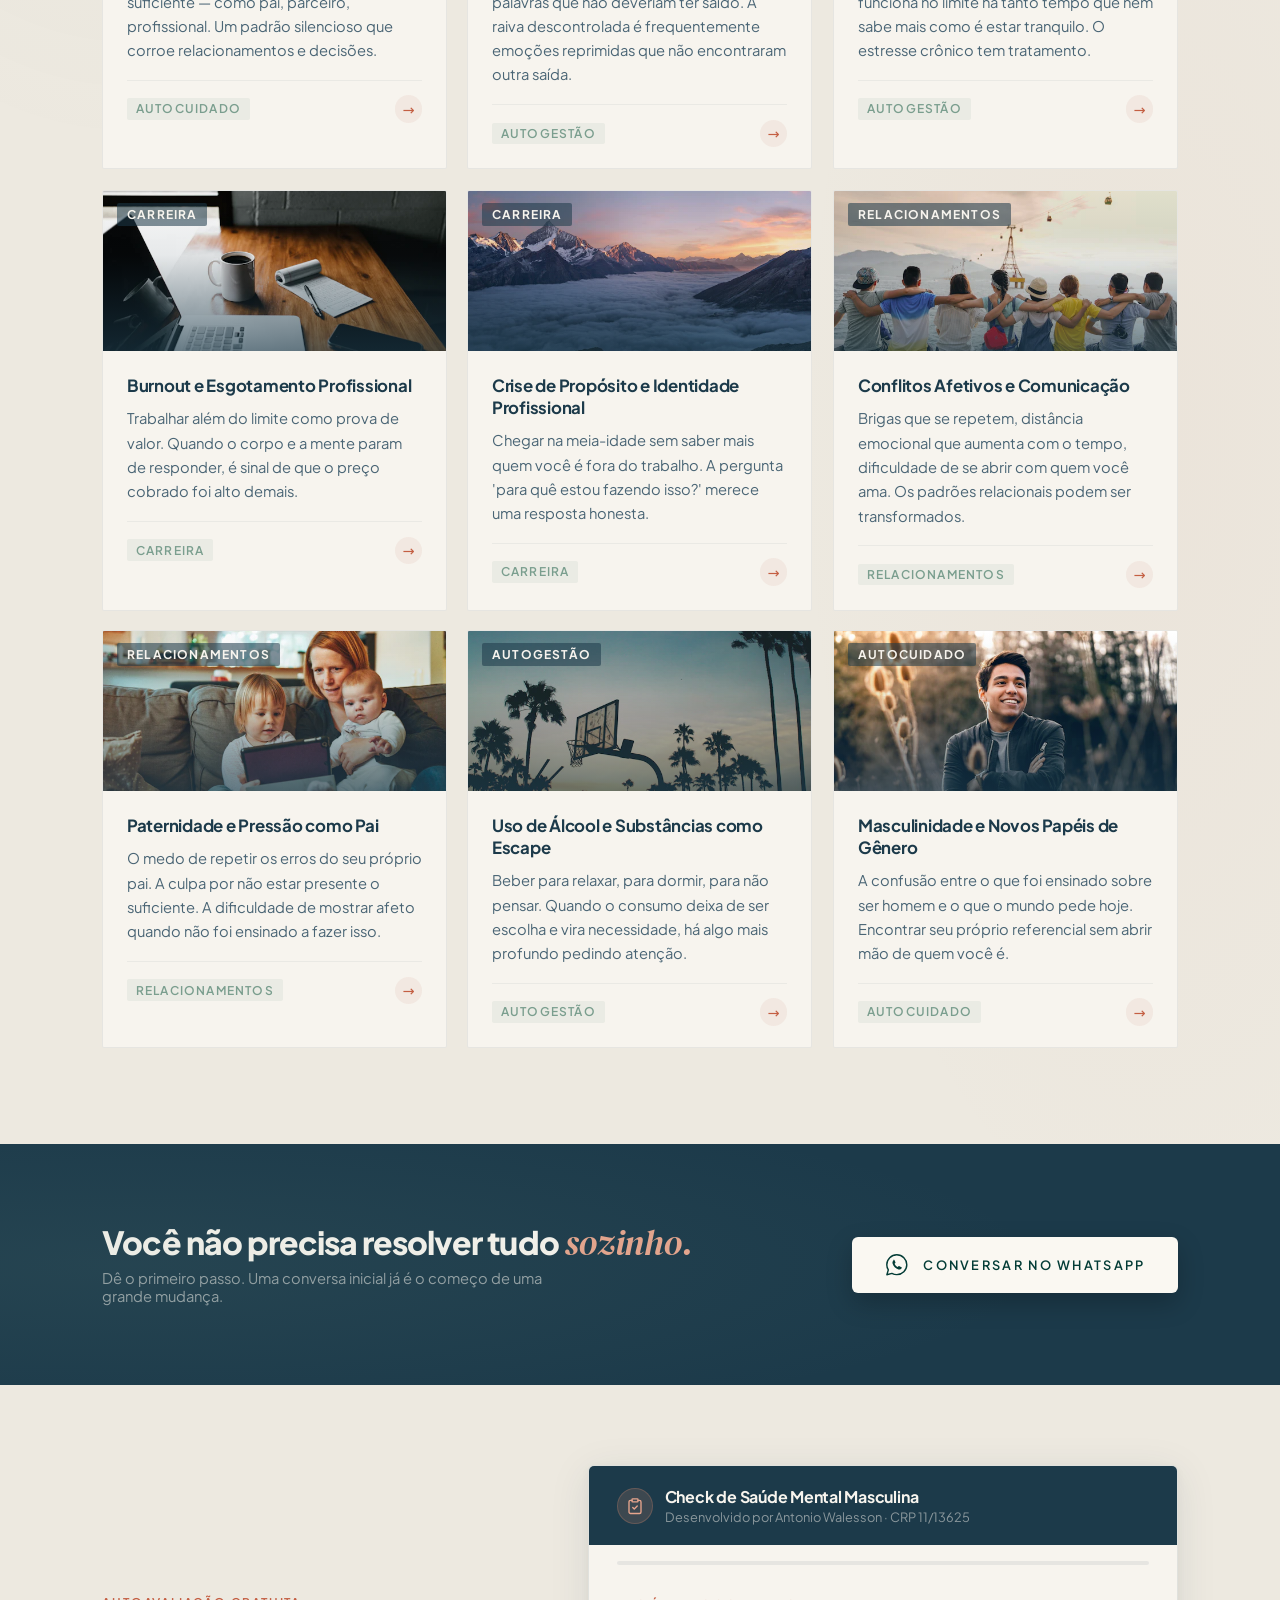
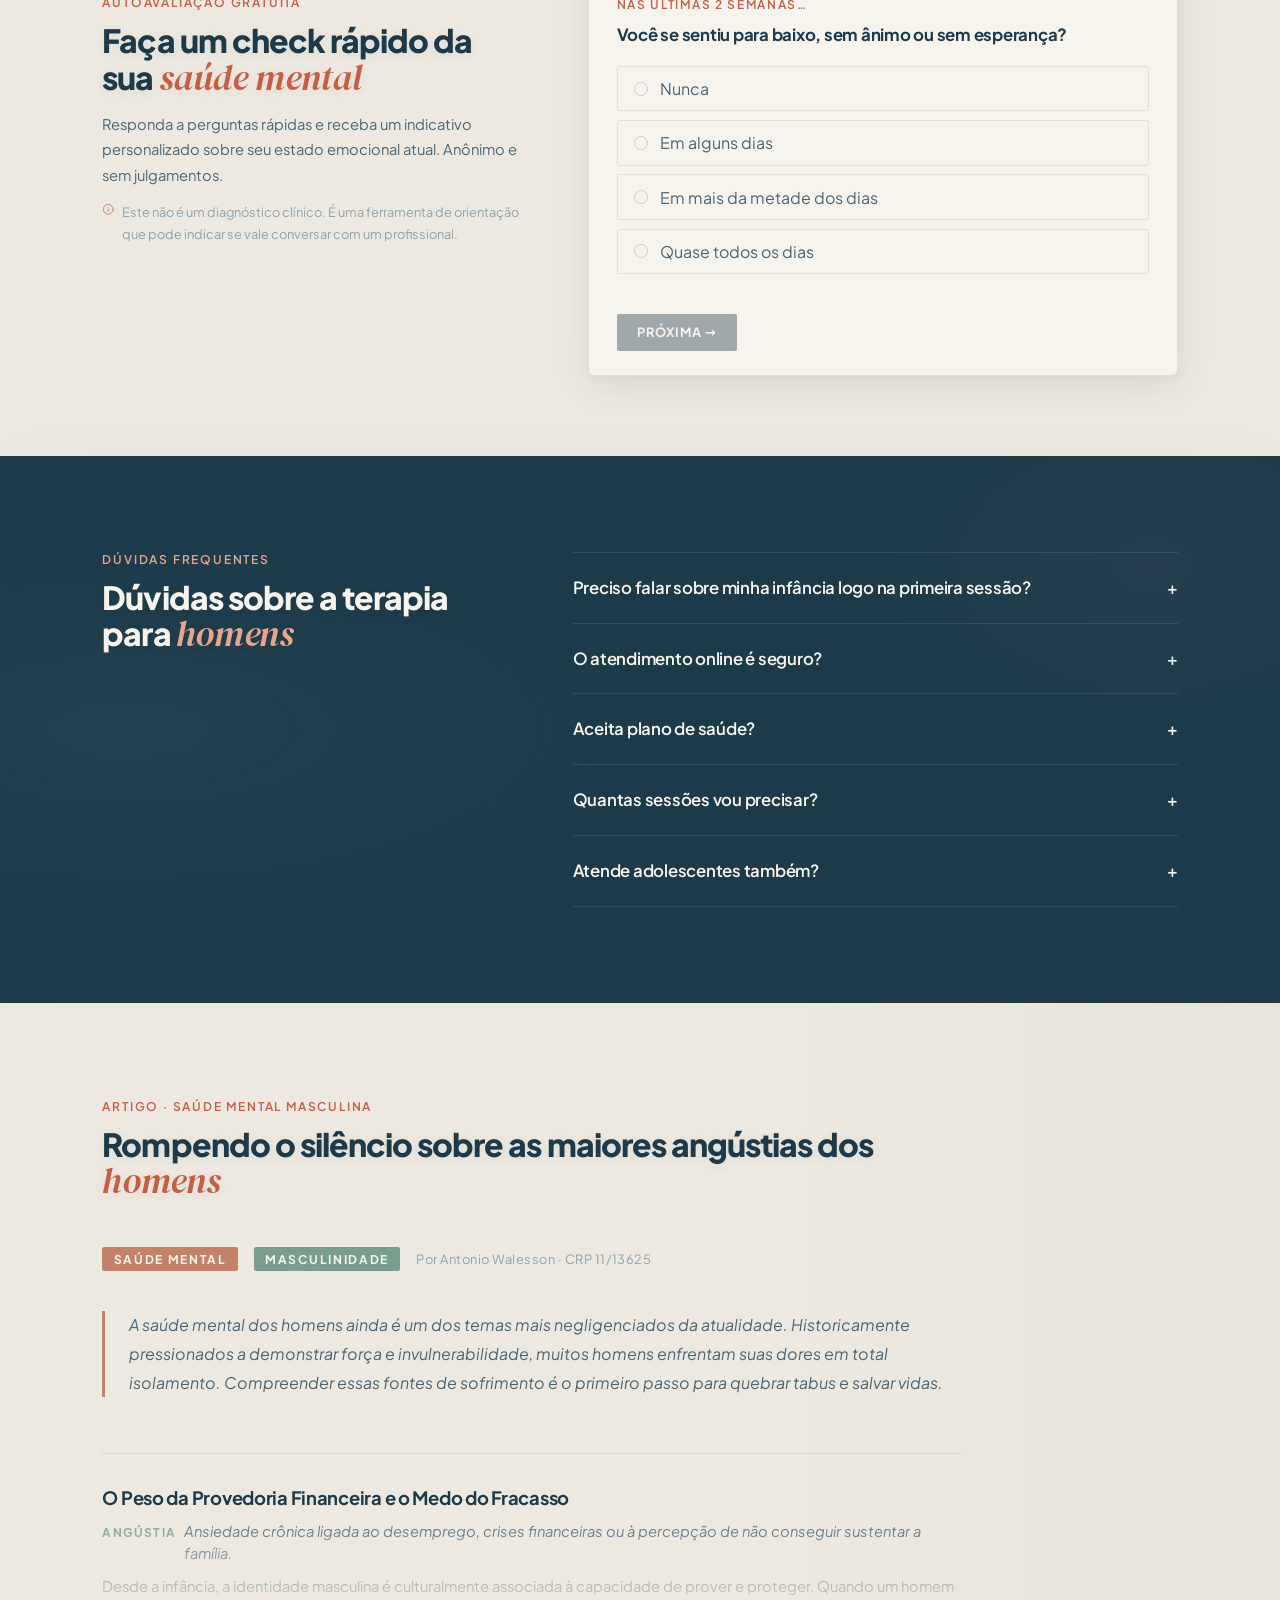
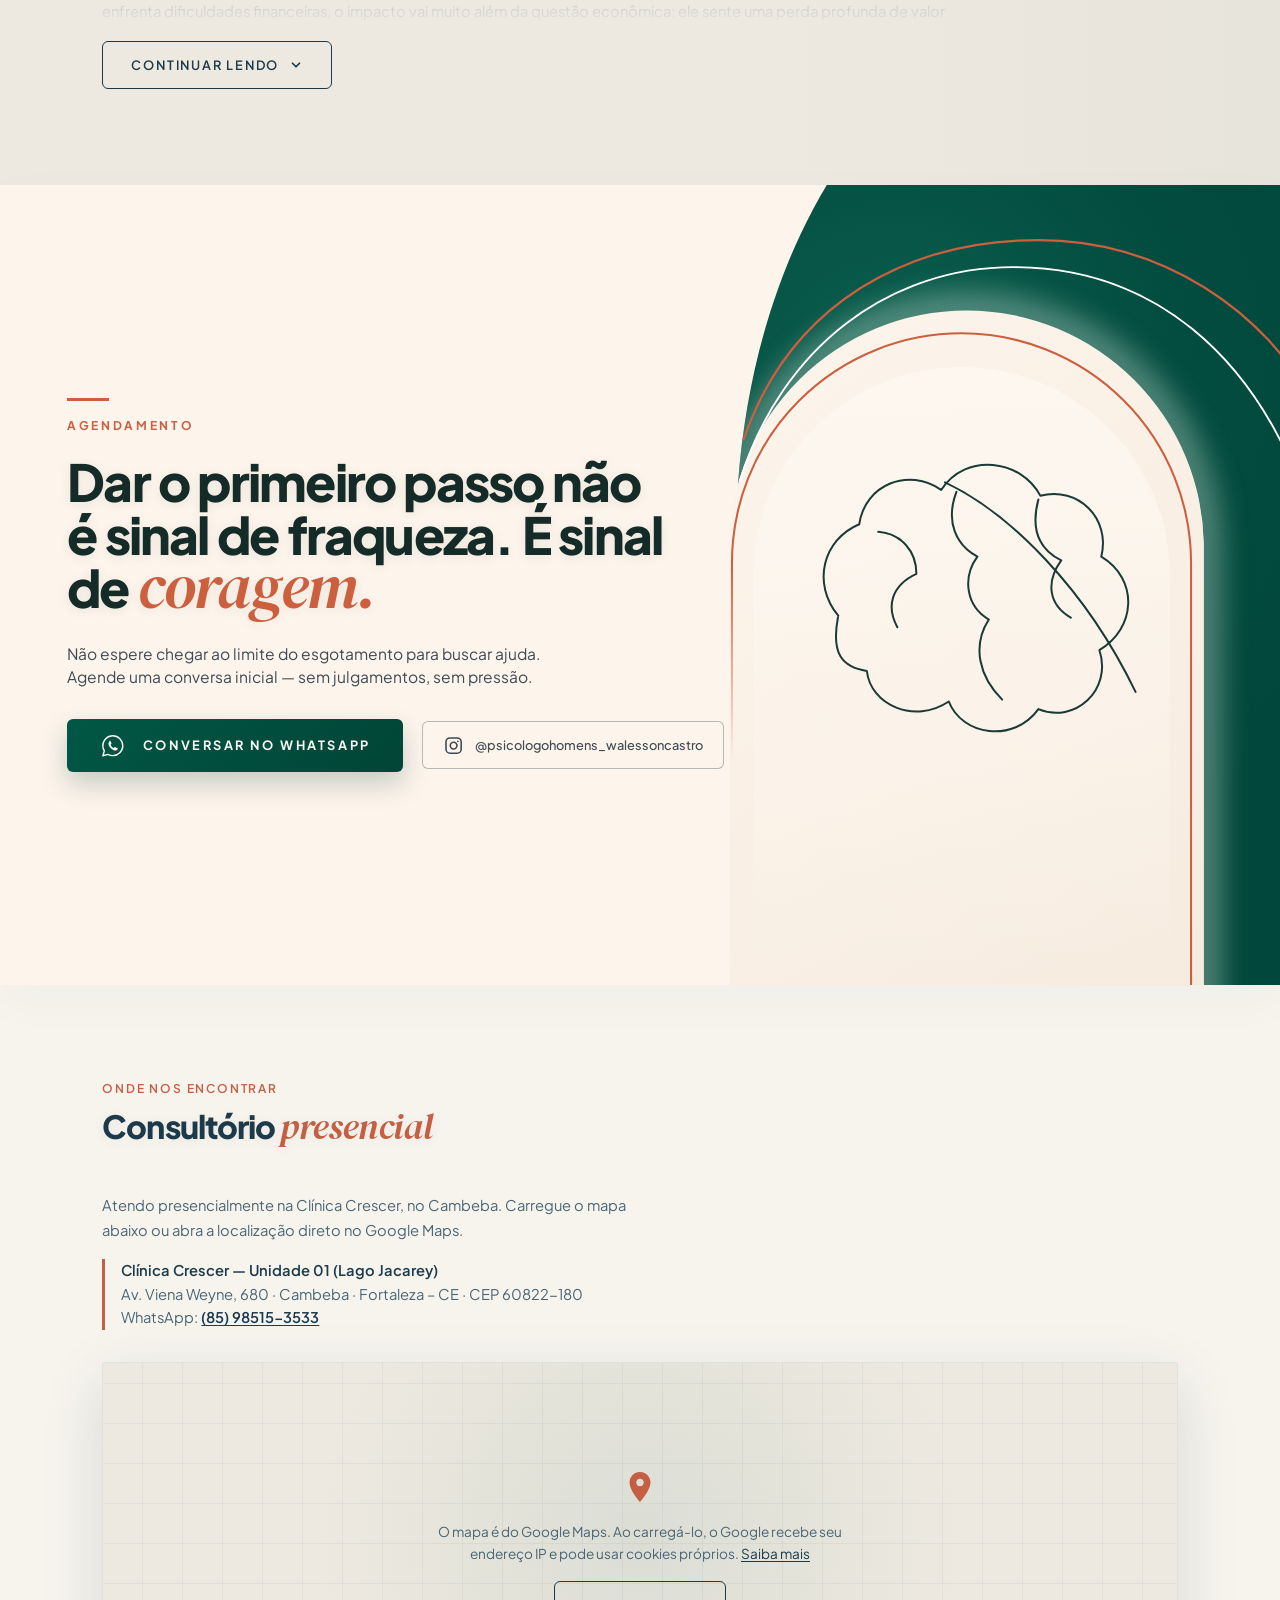
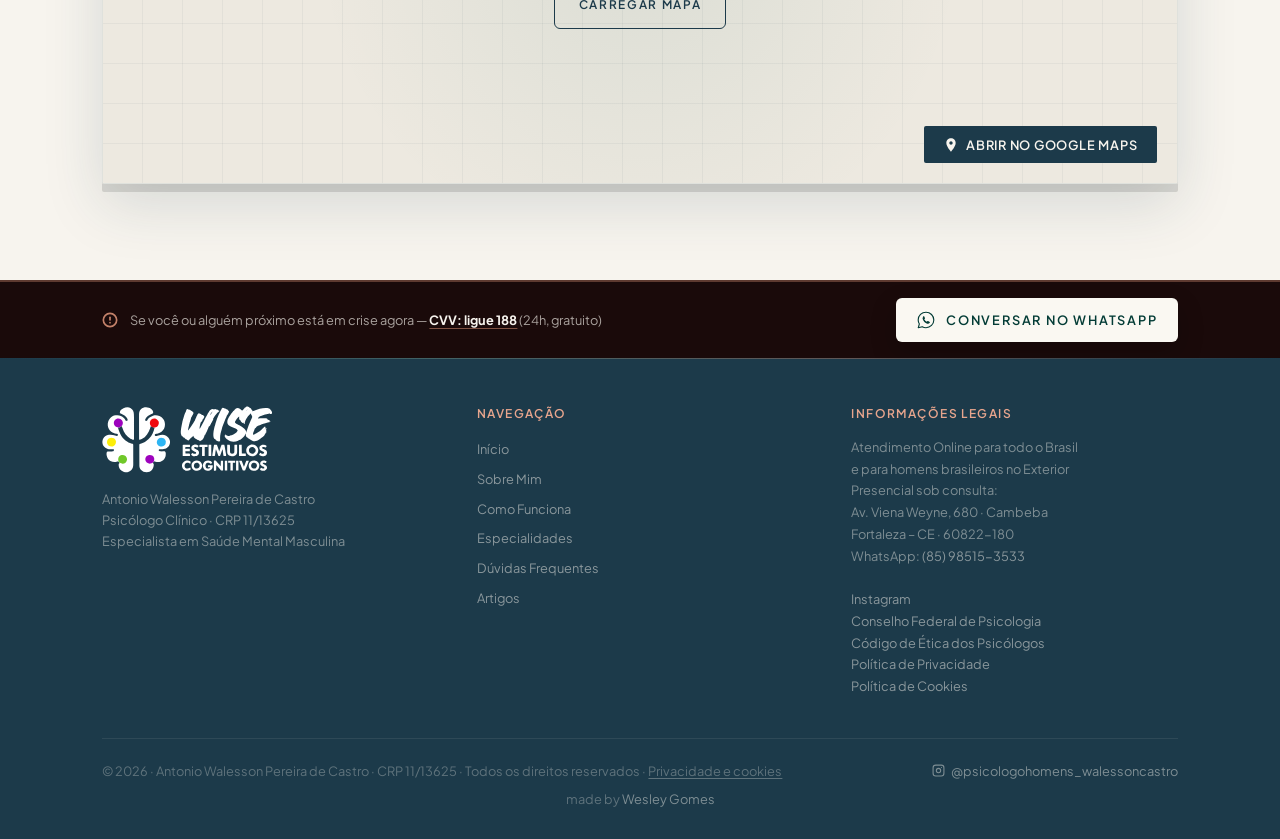
==== commit 96bbf62d: "Add files via upload" ====
--- a/index.html
+++ b/index.html
@@ -3,1823 +3,149 @@
 <head>
   <meta charset="UTF-8" />
   <meta name="viewport" content="width=device-width, initial-scale=1.0" />
-  <title>WISE Estímulos Cognitivos — Antonio Walesson | Psicólogo Clínico</title>
-  <meta name="description" content="Psicólogo clínico especialista em saúde mental masculina. Atendimento para adolescentes, adultos e idosos. Online e presencial. CRP 11/13625 — Antonio Walesson." />
-  <meta name="keywords" content="psicólogo masculino, saúde mental homens, terapia para homens, burnout masculino, ansiedade masculina, depressão masculina, psicólogo idosos, CRP 11/13625" />
+  <title>Psicólogo Brasileiro Online para Homens — Antonio Walesson | WISE</title>
+  <meta name="description" content="Psicólogo brasileiro online especialista em saúde mental masculina. Terapia para homens no Brasil e no exterior, sigilosa e sem julgamentos. CRP 11/13625." />
+  <meta name="keywords" content="psicólogo brasileiro online, psicólogo online, terapia online para homens, psicólogo para brasileiros no exterior, saúde mental masculina, ansiedade masculina, depressão masculina, burnout, psicólogo em Fortaleza, CRP 11/13625" />
   <meta name="author" content="Antonio Walesson Pereira de Castro" />
-  <meta property="og:title" content="WISE Estímulos Cognitivos — Psicólogo Especialista em Saúde Mental Masculina" />
-  <meta property="og:description" content="Psicoterapia especializada para homens. Um espaço seguro, prático e sem julgamentos. Atendimento online e presencial." />
+  <meta name="robots" content="index, follow, max-image-preview:large, max-snippet:-1" />
+  <meta name="theme-color" content="#07534B" />
+  <meta name="geo.region" content="BR-CE" />
+  <meta name="geo.placename" content="Fortaleza" />
+
+  <!-- endereço principal; psicologobrasileiroonline.pages.dev e www.psicologobrasileiro.com.br apontam para ele -->
+  <link rel="canonical" href="https://psicologobrasileiroonline.com.br/" />
+  <link rel="alternate" hreflang="pt-BR" href="https://psicologobrasileiroonline.com.br/" />
+  <link rel="alternate" hreflang="x-default" href="https://psicologobrasileiroonline.com.br/" />
+
+  <!-- compartilhamento: card 1200×630 com a foto da hero (img/compartilhar.jpg); precisa de URL absoluta -->
   <meta property="og:type" content="website" />
+  <meta property="og:locale" content="pt_BR" />
+  <meta property="og:site_name" content="Psicólogo Brasileiro Online — WISE Estímulos Cognitivos" />
+  <meta property="og:url" content="https://psicologobrasileiroonline.com.br/" />
+  <meta property="og:title" content="Psicólogo Brasileiro Online para Homens — Antonio Walesson" />
+  <meta property="og:description" content="Terapia online para homens no Brasil e no exterior. Um espaço sigiloso e sem julgamentos para cuidar da mente, das relações e da própria vida." />
+  <meta property="og:image" content="https://psicologobrasileiroonline.com.br/img/compartilhar.jpg" />
+  <meta property="og:image:type" content="image/jpeg" />
+  <meta property="og:image:width" content="1200" />
+  <meta property="og:image:height" content="630" />
+  <meta property="og:image:alt" content="Antonio Walesson, psicólogo clínico, sorrindo ao lado da frase: Você não precisa carregar tudo sozinho." />
   <meta name="twitter:card" content="summary_large_image" />
-  <meta name="twitter:title" content="WISE Estímulos Cognitivos — Psicólogo Especialista em Saúde Mental Masculina" />
-  <meta name="twitter:description" content="Psicoterapia especializada para homens. Adolescentes, adultos e idosos. Online e presencial. CRP 11/13625 — Antonio Walesson." />
-  <meta property="og:image" content="https://images.unsplash.com/photo-1560250097-0b93528c311a?w=1200&q=80" />
-  <meta name="twitter:image" content="https://images.unsplash.com/photo-1560250097-0b93528c311a?w=1200&q=80" />
-  <meta name="robots" content="index, follow" />
-  <link rel="canonical" href="https://wisestimuos.com.br/" />
+  <meta name="twitter:title" content="Psicólogo Brasileiro Online para Homens — Antonio Walesson" />
+  <meta name="twitter:description" content="Terapia online para homens no Brasil e no exterior. Sigilosa, prática e sem julgamentos. CRP 11/13625." />
+  <meta name="twitter:image" content="https://psicologobrasileiroonline.com.br/img/compartilhar.jpg" />
+  <meta name="twitter:image:alt" content="Antonio Walesson, psicólogo clínico, sorrindo ao lado da frase: Você não precisa carregar tudo sozinho." />
+
+  <link rel="icon" href="favicon.ico" sizes="48x48" />
   <link rel="icon" href="img/marca/favicon.svg" type="image/svg+xml" />
-  <link rel="preconnect" href="https://fonts.googleapis.com" />
-  <link rel="preconnect" href="https://fonts.gstatic.com" crossorigin />
-  <link href="https://fonts.googleapis.com/css2?family=DM+Serif+Display:ital@0;1&family=Plus+Jakarta+Sans:ital,wght@0,300;0,400;0,500;0,600;0,700;0,800;1,400&display=swap" rel="stylesheet" />
-  <style>
-    *, *::before, *::after { box-sizing: border-box; margin: 0; padding: 0; }
-    /* botões e campos não herdam a fonte por padrão (caíam em Arial) */
-    button, input, select, textarea { font-family: inherit; }
-
-    :root {
-      --petrol:       #1C3A4A;
-      --petrol-light: #2B526A;
-      --cream:        #F7F4EE;
-      --cream-dark:   #EDE9E0;
-      --sage:         #7A9E8E;
-      --terra:        #C4826A;
-      --gold:         #B8963E;
-      --text-dark:    #1C3A4A;
-      --text-mid:     #4A6575;
-      --text-light:   #8CA3AE;
-    }
-
-    html { scroll-behavior: smooth; }
-    body {
-      font-family: 'Plus Jakarta Sans', sans-serif;
-      background: var(--cream);
-      color: var(--text-dark);
-      overflow-x: hidden;
-    }
-
-    /* ─── BRAIN SVG (reused) ─── */
-    .brain-svg { flex-shrink: 0; }
-
-    /* ─── NAV ─── */
-    nav {
-      position: fixed; top: 0; left: 0; right: 0; z-index: 200;
-      display: flex; align-items: center; justify-content: space-between;
-      padding: 0.9rem 5vw;
-      background: rgba(247,244,238,0.92);
-      backdrop-filter: blur(14px);
-      border-bottom: 1px solid rgba(28,58,74,0.1);
-    }
-    .nav-logo {
-      display: flex; align-items: center; gap: 0.55rem;
-      text-decoration: none;
-    }
-    .nav-links { display: flex; gap: 2rem; list-style: none; }
-    .nav-links a {
-      font-size: 0.78rem; font-weight: 500; letter-spacing: 0.07em;
-      text-transform: uppercase; color: var(--text-mid);
-      text-decoration: none; transition: color 0.2s;
-    }
-    .nav-links a:hover { color: var(--terra); }
-    .nav-cta {
-      font-size: 0.78rem; font-weight: 600; letter-spacing: 0.06em;
-      text-transform: uppercase; color: var(--cream);
-      background: var(--terra); border: none; cursor: pointer;
-      padding: 0.6rem 1.3rem; border-radius: 2px;
-      text-decoration: none; transition: background 0.2s;
-    }
-    .nav-cta:hover { background: #b5704f; }
-
-
-    /* ─── IDENTIFICAÇÃO ─── */
-    .identify {
-      padding: 6rem 8vw;
-      background: var(--cream-dark);
-    }
-    .section-tag {
-      font-size: 0.68rem; font-weight: 600; letter-spacing: 0.15em;
-      text-transform: uppercase; color: var(--terra);
-      margin-bottom: 0.75rem;
-    }
-    .section-h2 {
-      font-family: 'DM Serif Display', serif;
-      font-size: clamp(1.7rem, 2.6vw, 2.4rem);
-      color: var(--petrol); letter-spacing: -0.015em;
-      line-height: 1.2; margin-bottom: 3rem;
-    }
-    .id-card {
-      background: var(--cream); padding: 2rem 1.75rem;
-      transition: background 0.2s;
-    }
-    .id-card:hover { background: #fff; }
-    .id-icon {
-      font-size: 1.6rem; margin-bottom: 1rem; display: block;
-    }
-    .id-card h3 {
-      font-family: 'DM Serif Display', serif;
-      font-size: 1rem; color: var(--petrol); margin-bottom: 0.5rem;
-    }
-    .id-card p {
-      font-size: 0.82rem; line-height: 1.65; color: var(--text-mid);
-    }
-
-    /* ─── SOBRE ─── */
-    .about {
-      display: grid; grid-template-columns: 1fr 1fr;
-      min-height: 75vh;
-    }
-    .about-img-wrap {
-      position: relative; overflow: hidden;
-      background: var(--petrol-light);
-    }
-    .about-img {
-      width: 100%; height: 100%; object-fit: cover;
-      object-position: top center; opacity: 0.55; display: block;
-    }
-    .about-badge-crp {
-      position: absolute; top: 2rem; left: 2rem;
-      background: var(--terra); color: var(--cream);
-      padding: 0.6rem 1rem; border-radius: 2px;
-      font-size: 0.7rem; font-weight: 600; letter-spacing: 0.1em;
-      text-transform: uppercase;
-    }
-    .about-content {
-      background: var(--petrol);
-      display: flex; flex-direction: column; justify-content: center;
-      padding: 5rem 5vw 5rem 5vw;
-    }
-    .about-content .section-tag { color: var(--sage); }
-    .about-content .section-h2 { color: var(--cream); margin-bottom: 1.25rem; }
-    .about-content p {
-      font-size: 0.92rem; line-height: 1.8;
-      color: rgba(247,244,238,0.65); margin-bottom: 1rem; max-width: 46ch;
-    }
-    .about-btn {
-      display: inline-flex; align-items: center; gap: 0.4rem;
-      margin-top: 1.5rem; font-size: 0.78rem; font-weight: 600;
-      letter-spacing: 0.07em; text-transform: uppercase;
-      color: var(--terra); text-decoration: none;
-      border-bottom: 1px solid rgba(196,130,106,0.4);
-      padding-bottom: 0.15rem; width: fit-content;
-      transition: color 0.2s, border-color 0.2s;
-    }
-    .about-btn:hover { color: #e89972; border-color: #e89972; }
-    .about-btn::after { content: '→'; }
-
-    /* ─── SERVIÇOS ─── */
-    .services {
-      padding: 6rem 8vw;
-      background: var(--cream);
-    }
-    .services-grid {
-      display: grid; grid-template-columns: repeat(3, 1fr);
-      gap: 1.5rem; margin-top: 3.5rem;
-    }
-    .service-card {
-      border: 1px solid rgba(28,58,74,0.1);
-      padding: 2.5rem 2rem;
-      border-radius: 2px;
-      transition: box-shadow 0.25s, border-color 0.25s;
-    }
-    .service-card:hover {
-      box-shadow: 0 8px 32px rgba(28,58,74,0.08);
-      border-color: rgba(28,58,74,0.2);
-    }
-    .service-card h3 {
-      font-family: 'DM Serif Display', serif;
-      font-size: 1.15rem; color: var(--petrol); margin-bottom: 0.75rem;
-    }
-    .service-card p {
-      font-size: 0.84rem; line-height: 1.7; color: var(--text-mid);
-    }
-    .service-tag {
-      display: inline-block; margin-top: 1.25rem;
-      font-size: 0.66rem; font-weight: 600; letter-spacing: 0.1em;
-      text-transform: uppercase; color: var(--sage);
-      background: rgba(196,130,106,0.08); padding: 0.25rem 0.6rem;
-      border-radius: 2px;
-    }
-
-    /* ─── FAQ ─── */
-    .faq {
-      padding: 6rem 8vw;
-      background: var(--petrol);
-    }
-    .faq .section-tag { color: var(--sage); }
-    .faq .section-h2 { color: var(--cream); margin-bottom: 3rem; }
-    .faq-list { display: flex; flex-direction: column; gap: 0; max-width: 780px; }
-    .faq-item {
-      border-bottom: 1px solid rgba(247,244,238,0.1);
-    }
-    .faq-item:first-child { border-top: 1px solid rgba(247,244,238,0.1); }
-    .faq-q {
-      width: 100%; background: none; border: none; cursor: pointer;
-      display: flex; justify-content: space-between; align-items: center;
-      padding: 1.5rem 0; text-align: left; gap: 1rem;
-    }
-    .faq-q span {
-      font-family: 'DM Serif Display', serif;
-      font-size: 1.05rem; color: var(--cream); line-height: 1.3;
-    }
-    .faq-icon {
-      color: var(--terra); font-size: 1.4rem; flex-shrink: 0;
-      transition: transform 0.25s; line-height: 1;
-    }
-    .faq-item.open .faq-icon { transform: rotate(45deg); }
-    .faq-a {
-      font-size: 0.88rem; line-height: 1.75;
-      color: rgba(247,244,238,0.6);
-      max-height: 0; overflow: hidden;
-      transition: max-height 0.35s ease, padding 0.2s;
-    }
-    .faq-item.open .faq-a {
-      max-height: 200px; padding-bottom: 1.5rem;
-    }
-
-    /* ─── FOOTER ─── */
-    footer {
-      background: var(--petrol);
-      padding: 3rem 8vw 2rem;
-    }
-    .footer-top {
-      display: grid; grid-template-columns: 1fr 1fr 1fr;
-      gap: 3rem; padding-bottom: 2.5rem;
-      border-bottom: 1px solid rgba(247,244,238,0.08);
-    }
-    .footer-brand {}
-    .footer-brand-logo {
-      display: flex; align-items: center; gap: 0.55rem; margin-bottom: 1rem;
-    }
-    .footer-brand p {
-      font-size: 0.78rem; line-height: 1.65;
-      color: rgba(247,244,238,0.45); max-width: 30ch;
-    }
-    .footer-col h4 {
-      font-size: 0.68rem; font-weight: 600; letter-spacing: 0.12em;
-      text-transform: uppercase; color: var(--sage);
-      margin-bottom: 1rem;
-    }
-    .footer-col ul { list-style: none; display: flex; flex-direction: column; gap: 0.55rem; }
-    .footer-col a {
-      font-size: 0.8rem; color: rgba(247,244,238,0.5);
-      text-decoration: none; transition: color 0.2s;
-    }
-    .footer-col a:hover { color: var(--cream); }
-    .footer-col address {
-      font-style: normal; font-size: 0.8rem;
-      line-height: 1.7; color: rgba(247,244,238,0.45);
-    }
-    .footer-bottom {
-      display: flex; justify-content: space-between; align-items: center;
-      padding-top: 1.5rem; flex-wrap: wrap; gap: 0.75rem;
-    }
-    .footer-legal {
-      font-size: 0.7rem; color: rgba(247,244,238,0.3);
-    }
-    .footer-insta {
-      display: inline-flex; align-items: center; gap: 0.35rem;
-      font-size: 0.72rem; color: rgba(247,244,238,0.45);
-      text-decoration: none; transition: color 0.2s;
-    }
-    .footer-insta:hover { color: var(--cream); }
-    /* crédito do desenvolvedor: linha própria, centralizada, abaixo do resto */
-    .footer-credit {
-      flex-basis: 100%; text-align: center;
-      font-size: 0.7rem; color: rgba(247,244,238,0.3);
-    }
-    .footer-credit a { color: rgba(247,244,238,0.45); text-decoration: none; transition: color 0.2s; }
-    .footer-credit a:hover { color: var(--cream); }
-
-    /* ─── RESPONSIVE ─── */
-    @media (max-width: 1024px) {
-      .id-grid { grid-template-columns: 1fr 1fr; }
-      .services-grid { grid-template-columns: 1fr 1fr; }
-      .footer-top { grid-template-columns: 1fr 1fr; }
-    }
-    @media (max-width: 768px) {
-      .nav-links { display: none; }
-      .about { grid-template-columns: 1fr; }
-      .about-img-wrap { min-height: 50vw; }
-      .id-grid { grid-template-columns: 1fr; }
-      .services-grid { grid-template-columns: 1fr; }
-      .footer-top { grid-template-columns: 1fr; gap: 2rem; }
-    }
-    @media (prefers-reduced-motion: reduce) {
-      .reveal { opacity: 1; transform: none; }
-    }
-
-    /* ─── LOCALIZAÇÃO ─── */
-    .location {
-      padding: 6rem 8vw;
-      background: var(--cream);
-    }
-    .location-desc {
-      font-size: 0.92rem; color: var(--text-mid); line-height: 1.7;
-      max-width: 52ch; margin-bottom: 2rem;
-    }
-    .map-wrap {
-      position: relative;
-      border: 1px solid rgba(28,58,74,0.1);
-      border-radius: 2px; overflow: hidden;
-    }
-    .map-cta {
-      position: absolute; bottom: 1.25rem; right: 1.25rem;
-      display: inline-flex; align-items: center; gap: 0.45rem;
-      background: var(--petrol); color: var(--cream);
-      font-size: 0.78rem; font-weight: 600; letter-spacing: 0.06em;
-      text-transform: uppercase; text-decoration: none;
-      padding: 0.65rem 1.2rem; border-radius: 2px;
-      transition: background 0.2s;
-    }
-    .map-cta:hover { background: var(--petrol-light); }
-
-    /* ─── BLOG / ARTIGO ─── */
-    .blog-section {
-      padding: 6rem 8vw;
-      background: var(--cream-dark);
-    }
-    .blog-article {
-      max-width: 860px;
-    }
-    .blog-meta {
-      display: flex; align-items: center; gap: 1rem;
-      flex-wrap: wrap; margin-bottom: 2.5rem;
-    }
-    .blog-meta-tag {
-      font-size: 0.66rem; font-weight: 700; letter-spacing: 0.14em;
-      text-transform: uppercase; color: var(--cream);
-      background: var(--terra); padding: 0.28rem 0.7rem; border-radius: 2px;
-    }
-    .blog-meta-info {
-      font-size: 0.74rem; color: var(--text-light); letter-spacing: 0.04em;
-    }
-    .blog-intro {
-      font-size: 1.05rem; line-height: 1.8; color: var(--text-mid);
-      border-left: 3px solid var(--terra);
-      padding-left: 1.5rem; margin-bottom: 3.5rem;
-      font-style: italic;
-    }
-    .blog-topics {
-      display: flex; flex-direction: column; gap: 0;
-    }
-    .blog-topic {
-      border-top: 1px solid rgba(28,58,74,0.1);
-      padding: 2rem 0;
-      display: grid; grid-template-columns: minmax(0, 1fr);
-      gap: 1.5rem; align-items: start;
-      transition: background 0.2s;
-    }
-    .blog-topic:last-child { border-bottom: 1px solid rgba(28,58,74,0.1); }
-    .blog-topic-body {}
-    .blog-topic h3 {
-      font-family: 'DM Serif Display', serif;
-      font-size: 1.15rem; color: var(--petrol);
-      margin-bottom: 0.6rem; line-height: 1.3;
-    }
-    .blog-angustia {
-      display: flex; align-items: baseline; gap: 0.5rem;
-      margin-bottom: 0.6rem;
-    }
-    .blog-angustia-label {
-      font-size: 0.65rem; font-weight: 700; letter-spacing: 0.1em;
-      text-transform: uppercase; color: var(--sage);
-      white-space: nowrap; flex-shrink: 0;
-    }
-    .blog-angustia-text {
-      font-size: 0.84rem; color: var(--text-mid);
-      font-style: italic; line-height: 1.5;
-    }
-    .blog-topic p {
-      font-size: 0.88rem; line-height: 1.75; color: var(--text-mid);
-      margin-top: 0.5rem;
-    }
-    .blog-closing {
-      margin-top: 3.5rem;
-      background: var(--petrol);
-      padding: 2.5rem 2.5rem;
-      border-radius: 2px;
-    }
-    /* artigo recolhido em todas as telas: introdução + começo do 1º tópico esmaecendo;
-       "Continuar lendo" abre o texto completo ali mesmo (JS no fim da página) */
-    .blog-topics.is-collapsed .blog-topic:nth-child(n+2) { display: none; }
-    .blog-topics.is-collapsed .blog-topic:first-child {
-      max-height: 11rem; overflow: hidden; border-bottom: 0;
-      -webkit-mask-image: linear-gradient(#000 30%, transparent);
-              mask-image: linear-gradient(#000 30%, transparent);
-    }
-    .blog-topics.is-collapsed ~ .blog-closing { display: none; }
-    .blog-more {
-      display: inline-flex; align-items: center; justify-content: center; gap: 0.6rem;
-      min-height: 48px; margin-top: 0.75rem; padding: 0 1.75rem;
-      background: transparent; border: 1.5px solid var(--petrol); border-radius: 6px; cursor: pointer;
-      font: 600 0.74rem 'Plus Jakarta Sans', sans-serif; letter-spacing: 0.14em; text-transform: uppercase; color: var(--petrol);
-      transition: background-color 0.2s, color 0.2s;
-    }
-    .blog-more:hover { background: var(--petrol); color: var(--cream); }
-    .blog-topic h3:focus:not(:focus-visible) { outline: none; }
-    .blog-more svg { width: 14px; height: 14px; }
-    .blog-closing p {
-      font-family: 'DM Serif Display', serif;
-      font-size: 1.15rem; font-style: italic;
-      color: var(--cream); line-height: 1.55;
-      margin-bottom: 1.5rem;
-    }
-
-
-
-  </style>
+  <link rel="icon" href="img/marca/icon-192.png" type="image/png" sizes="192x192" />
+  <link rel="apple-touch-icon" href="img/marca/apple-touch-icon.png" />
+  <link rel="manifest" href="site.webmanifest" />
+
+  <!-- dados estruturados: profissional, serviço, perguntas frequentes e artigo (espelham o texto da página) -->
+  <script type="application/ld+json">
+  {
+    "@context": "https://schema.org",
+    "@graph": [
+      {
+        "@type": "WebSite",
+        "@id": "https://psicologobrasileiroonline.com.br/#website",
+        "url": "https://psicologobrasileiroonline.com.br/",
+        "name": "Psicólogo Brasileiro Online",
+        "alternateName": "WISE Estímulos Cognitivos",
+        "inLanguage": "pt-BR",
+        "publisher": { "@id": "https://psicologobrasileiroonline.com.br/#servico" }
+      },
+      {
+        "@type": "Person",
+        "@id": "https://psicologobrasileiroonline.com.br/#psicologo",
+        "name": "Antonio Walesson Pereira de Castro",
+        "alternateName": "Antonio Walesson",
+        "jobTitle": "Psicólogo Clínico",
+        "description": "Psicólogo clínico especialista em saúde mental masculina.",
+        "image": "https://psicologobrasileiroonline.com.br/img/fotos/sobre.jpg",
+        "url": "https://psicologobrasileiroonline.com.br/#sobre",
+        "sameAs": ["https://www.instagram.com/psicologohomens_walessoncastro/"],
+        "hasCredential": {
+          "@type": "EducationalOccupationalCredential",
+          "credentialCategory": "Registro profissional",
+          "name": "CRP 11/13625",
+          "recognizedBy": { "@type": "Organization", "name": "Conselho Regional de Psicologia da 11ª Região" }
+        },
+        "knowsAbout": ["Saúde mental masculina", "Ansiedade", "Depressão", "Burnout", "Insônia", "Autoestima", "Paternidade", "Uso de álcool e substâncias"],
+        "worksFor": { "@id": "https://psicologobrasileiroonline.com.br/#servico" }
+      },
+      {
+        "@type": ["ProfessionalService", "MedicalBusiness"],
+        "@id": "https://psicologobrasileiroonline.com.br/#servico",
+        "name": "WISE Estímulos Cognitivos — Psicólogo Antonio Walesson",
+        "description": "Psicoterapia para homens adolescentes, adultos e idosos. Online para todo o Brasil e para brasileiros no exterior; presencial em Fortaleza (Cambeba) sob consulta.",
+        "url": "https://psicologobrasileiroonline.com.br/",
+        "logo": "https://psicologobrasileiroonline.com.br/img/marca/icon-512.png",
+        "image": "https://psicologobrasileiroonline.com.br/img/compartilhar.jpg",
+        "founder": { "@id": "https://psicologobrasileiroonline.com.br/#psicologo" },
+        "address": {
+          "@type": "PostalAddress",
+          "streetAddress": "Av. Viena Weyne, 680 – Clínica Crescer Unidade 01 (Lago Jacarey)",
+          "addressLocality": "Fortaleza",
+          "addressRegion": "CE",
+          "postalCode": "60822-180",
+          "addressCountry": "BR"
+        },
+        "hasMap": "https://maps.app.goo.gl/9ubYPR2Bk7zj4Q5SA",
+        "areaServed": [
+          { "@type": "Country", "name": "Brasil" },
+          { "@type": "Place", "name": "Brasileiros no exterior (atendimento online)" }
+        ],
+        "telephone": "+55 85 98515-3533",
+        "availableLanguage": "pt-BR",
+        "paymentAccepted": "Particular, com recibo e nota fiscal para reembolso do plano de saúde",
+        "sameAs": ["https://www.instagram.com/psicologohomens_walessoncastro/"],
+        "contactPoint": {
+          "@type": "ContactPoint",
+          "contactType": "Agendamento",
+          "telephone": "+55 85 98515-3533",
+          "url": "https://wa.me/message/Z5P3WIFHEBGJJ1",
+          "availableLanguage": "pt-BR"
+        }
+      },
+      {
+        "@type": "FAQPage",
+        "@id": "https://psicologobrasileiroonline.com.br/#faq",
+        "mainEntity": [
+          { "@type": "Question", "name": "Preciso falar sobre minha infância logo na primeira sessão?",
+            "acceptedAnswer": { "@type": "Answer", "text": "Não necessariamente. Nosso foco inicial é entender o que está te machucando ou incomodando hoje, no seu presente. O processo evolui no ritmo que faz sentido para você." } },
+          { "@type": "Question", "name": "O atendimento online é seguro?",
+            "acceptedAnswer": { "@type": "Answer", "text": "Sim. Utilizamos plataformas criptografadas que seguem rigorosamente as normas de sigilo do Conselho Federal de Psicologia. Sua privacidade é garantida em todas as sessões." } },
+          { "@type": "Question", "name": "Aceita plano de saúde?",
+            "acceptedAnswer": { "@type": "Answer", "text": "Atendo de forma particular, mas emito recibo e nota fiscal para que você possa solicitar o reembolso integral ou parcial junto ao seu convênio, conforme a cobertura do seu plano." } },
+          { "@type": "Question", "name": "Quantas sessões vou precisar?",
+            "acceptedAnswer": { "@type": "Answer", "text": "Cada caso é único. Na primeira sessão, avaliamos juntos suas demandas e traçamos um plano terapêutico personalizado. Não existe um número fixo — o processo avança conforme seus objetivos." } },
+          { "@type": "Question", "name": "Atende adolescentes também?",
+            "acceptedAnswer": { "@type": "Answer", "text": "Sim. Além de adultos e idosos, realizo atendimento para adolescentes, com abordagem adaptada às particularidades dessa fase da vida masculina." } }
+        ]
+      },
+      {
+        "@type": "Article",
+        "@id": "https://psicologobrasileiroonline.com.br/#blog",
+        "headline": "Rompendo o silêncio sobre as maiores angústias dos homens",
+        "description": "Provedoria financeira, invulnerabilidade, pressão por desempenho, isolamento, crise de identidade, burnout e mecanismos de escape: as maiores fontes de sofrimento masculino.",
+        "inLanguage": "pt-BR",
+        "author": { "@id": "https://psicologobrasileiroonline.com.br/#psicologo" },
+        "publisher": { "@id": "https://psicologobrasileiroonline.com.br/#servico" },
+        "image": "https://psicologobrasileiroonline.com.br/img/compartilhar.jpg",
+        "mainEntityOfPage": "https://psicologobrasileiroonline.com.br/",
+        "articleSection": "Saúde Mental Masculina"
+      }
+    ]
+  }
+  </script>
+  <!-- fontes no próprio site (sem Google Fonts); as duas da primeira tela já começam a baixar aqui -->
+  <link rel="preload" href="fonts/plus-jakarta-sans-latin.woff2" as="font" type="font/woff2" crossorigin />
+  <link rel="preload" href="fonts/dm-serif-display-italic-latin.woff2" as="font" type="font/woff2" crossorigin />
+  <link rel="stylesheet" href="css/fonts.css" />
+  <link rel="stylesheet" href="css/base.css" />
   <link rel="stylesheet" href="css/effects.css" />
-  <style>
-    /* ══════════════════════════════════════
-       MELHORIAS BASEADAS EM LÍDERES MUNDIAIS
-    ══════════════════════════════════════ */
-
-    /* 1. TRUST BAR */
-    .trust-bar {
-      background: var(--petrol-light);
-      border-bottom: 1px solid rgba(247,244,238,0.06);
-      padding: 0.6rem 8vw;
-      display: flex; align-items: center; justify-content: center;
-      gap: 2.5rem; flex-wrap: wrap;
-    }
-    .trust-item {
-      display: flex; align-items: center; gap: 0.45rem;
-      font-size: 0.7rem; font-weight: 500; letter-spacing: 0.05em;
-      color: rgba(247,244,238,0.55);
-    }
-    .trust-item svg { color: var(--sage); flex-shrink: 0; }
-    .trust-item strong { color: rgba(247,244,238,0.85); }
-
-    /* 2. SELF-CHECK WIDGET */
-    .selfcheck-section {
-      background: var(--cream-dark);
-      padding: 5rem 8vw;
-    }
-    .selfcheck-inner {
-      display: grid; grid-template-columns: 1fr 1.4fr;
-      gap: 4rem; align-items: center;
-    }
-    @media(max-width:768px){ .selfcheck-inner { grid-template-columns: 1fr; } }
-    .selfcheck-text .section-tag { color: var(--terra); }
-    .selfcheck-text .section-h2 { margin-bottom: 1rem; }
-    .selfcheck-text p {
-      font-size: 0.9rem; line-height: 1.75; color: var(--text-mid);
-    }
-    .selfcheck-widget {
-      background: var(--cream); border: 1px solid rgba(28,58,74,0.1);
-      border-radius: 6px; overflow: hidden;
-      box-shadow: 0 8px 40px rgba(28,58,74,0.1), 0 2px 8px rgba(0,0,0,0.04);
-    }
-    .sc-header {
-      background: var(--petrol); padding: 1.25rem 1.75rem;
-      display: flex; align-items: center; gap: 0.75rem;
-    }
-    .sc-header-icon {
-      width: 36px; height: 36px; border-radius: 50%;
-      background: rgba(196,130,106,0.2); border: 1px solid rgba(196,130,106,0.3);
-      display: flex; align-items: center; justify-content: center;
-      font-size: 1rem; flex-shrink: 0;
-    }
-    .sc-header-text {}
-    .sc-title { font-family:'DM Serif Display',serif; font-size:1rem; color:var(--cream); }
-    .sc-subtitle { font-size:0.7rem; color:rgba(247,244,238,0.5); margin-top:0.1rem; }
-    .sc-progress-wrap { padding: 1rem 1.75rem 0; }
-    .sc-progress-bar {
-      height: 4px; background: rgba(28,58,74,0.08);
-      border-radius: 2px; overflow: hidden; margin-bottom: 0.5rem;
-    }
-    .sc-progress-fill {
-      height: 100%; background: linear-gradient(90deg, var(--sage), var(--terra));
-      border-radius: 2px; transition: width 0.4s ease;
-      width: 0%;
-    }
-    .sc-body { padding: 1.5rem 1.75rem; }
-    .sc-question {
-      font-family:'DM Serif Display',serif;
-      font-size:1.05rem; color:var(--petrol);
-      line-height:1.4; margin-bottom:1.25rem;
-      min-height: 3rem;
-    }
-    .sc-options { display:flex; flex-direction:column; gap:0.55rem; }
-    .sc-option {
-      display:flex; align-items:center; gap:0.75rem;
-      padding:0.7rem 1rem; border:1px solid rgba(28,58,74,0.1);
-      border-radius:3px; cursor:pointer; transition:all 0.2s;
-      font-size:0.84rem; color:var(--text-mid); background:var(--cream);
-    }
-    .sc-option:hover { border-color:var(--terra); color:var(--petrol); background:rgba(196,130,106,0.04); }
-    .sc-option.selected { border-color:var(--terra); background:rgba(196,130,106,0.08); color:var(--petrol); font-weight:500; }
-    .sc-option-dot {
-      width:14px; height:14px; border-radius:50%;
-      border:1.5px solid rgba(28,58,74,0.2); flex-shrink:0;
-      transition: all 0.2s;
-    }
-    .sc-option.selected .sc-option-dot {
-      background:var(--terra); border-color:var(--terra);
-    }
-    .sc-footer { padding:1rem 1.75rem 1.5rem; display:flex; justify-content:space-between; align-items:center; gap:1rem; }
-    .sc-btn {
-      font-size:0.76rem; font-weight:700; letter-spacing:0.07em; text-transform:uppercase;
-      padding:0.65rem 1.25rem; border-radius:2px; cursor:pointer; border:none;
-      transition: all 0.2s;
-    }
-    .sc-btn-next { background:var(--petrol); color:var(--cream); }
-    .sc-btn-next:hover { background:var(--petrol-light); }
-    .sc-btn-next:disabled { opacity:0.4; cursor:not-allowed; }
-    .sc-btn-back { background:none; color:var(--text-light); border:1px solid rgba(28,58,74,0.12); }
-    .sc-btn-back:hover { color:var(--text-dark); }
-    .sc-result {
-      padding: 1.5rem 1.75rem 2rem;
-      display: none;
-    }
-    .sc-result-level {
-      font-family:'DM Serif Display',serif; font-size:1.6rem;
-      margin-bottom:0.5rem;
-    }
-    .sc-result-text {
-      font-size:0.86rem; line-height:1.7; color:var(--text-mid);
-      margin-bottom:1.25rem;
-    }
-
-    /* 4. CRISIS BANNER */
-    .crisis-banner {
-      background: #1a0a0a;
-      border-top: 2px solid rgba(196,130,106,0.4);
-      padding: 1rem 8vw;
-      display: flex; align-items: center; justify-content: space-between;
-      gap: 1.5rem; flex-wrap: wrap;
-    }
-    .crisis-text {
-      display: flex; align-items: center; gap: 0.75rem;
-      font-size: 0.8rem; color: rgba(247,244,238,0.65);
-    }
-    .crisis-text strong { color: var(--cream); }
-    .crisis-call { color: inherit; text-decoration: underline; text-underline-offset: 3px; text-decoration-color: rgba(196,130,106,0.6); }
-
-    /* 5. STICKY MOBILE CTA */
-    .sticky-mobile-cta {
-      display: none;
-      position: fixed; bottom: 0; left: 0; right: 0; z-index: 300;
-      padding: 0.85rem 1.25rem;
-      background: var(--petrol);
-      border-top: 1px solid rgba(255,255,255,0.08);
-      box-shadow: 0 -4px 24px rgba(0,0,0,0.2);
-    }
-    @media(max-width:768px){ .sticky-mobile-cta { display: flex; gap: 0.75rem; } }
-
-
-    /* 7. NEWSLETTER */
-    .newsletter-section {
-      padding: 4rem 8vw;
-      background: var(--cream-dark);
-      border-top: 1px solid rgba(28,58,74,0.06);
-    }
-    .newsletter-inner {
-      display: grid; grid-template-columns: 1fr 1fr;
-      gap: 3rem; align-items: center;
-    }
-    @media(max-width:768px){ .newsletter-inner { grid-template-columns: 1fr; } }
-    .newsletter-text {}
-    .newsletter-text .section-tag { color:var(--sage); }
-    .newsletter-text h2 {
-      font-family:'DM Serif Display',serif;
-      font-size:clamp(1.4rem,2.2vw,1.9rem); color:var(--petrol);
-      line-height:1.25; margin-bottom:0.6rem;
-    }
-    .newsletter-text p {
-      font-size:0.85rem; line-height:1.7; color:var(--text-mid);
-    }
-    .newsletter-form { display:flex; flex-direction:column; gap:0.75rem; }
-    .newsletter-row { display:flex; gap:0.5rem; }
-    .newsletter-input {
-      flex:1; background:var(--cream); border:1px solid rgba(28,58,74,0.15);
-      border-radius:2px; padding:0.75rem 1rem; font-size:0.84rem;
-      color:var(--text-dark); outline:none; transition:border-color 0.2s;
-      font-family:'Plus Jakarta Sans', sans-serif;
-    }
-    .newsletter-input:focus { border-color:var(--petrol); }
-    .newsletter-submit {
-      background:var(--petrol); color:var(--cream); border:none;
-      cursor:pointer; font-size:0.78rem; font-weight:700;
-      letter-spacing:0.07em; text-transform:uppercase;
-      padding:0.75rem 1.25rem; border-radius:2px;
-      transition:background 0.2s; white-space:nowrap;
-    }
-    .newsletter-submit:hover { background:var(--petrol-light); }
-    .newsletter-disclaimer {
-      font-size:0.66rem; color:var(--text-light);
-      display:flex; align-items:center; gap:0.4rem;
-    }
-    .newsletter-success {
-      display:none; padding:1rem 1.25rem;
-      background:rgba(122,158,142,0.12); border:1px solid rgba(122,158,142,0.25);
-      border-radius:2px; font-size:0.84rem; color:var(--petrol);
-    }
-
-    /* ══════════════════════════════════
-       SEÇÃO ESPECIALIDADES (antes: página separada)
-    ══════════════════════════════════ */
-    .page-hero {
-      position: relative; overflow: hidden;
-      padding: 6rem 8vw 5rem;
-      background: var(--petrol);
-    }
-    .page-hero::before {
-      content: '';
-      position: absolute; inset: -20%;
-      background:
-        radial-gradient(ellipse 60% 80% at 80% 50%, rgba(122,158,142,0.15) 0%, transparent 60%),
-        radial-gradient(ellipse 40% 60% at 15% 80%, rgba(196,130,106,0.12) 0%, transparent 55%),
-        radial-gradient(ellipse 80% 50% at 50% 0%,  rgba(43,82,106,0.5) 0%, transparent 70%);
-      animation: hero-breathe 10s ease-in-out infinite alternate;
-      pointer-events: none;
-    }
-    .page-hero-tag {
-      position: relative; z-index: 2;
-      font-size: 0.68rem; font-weight: 600; letter-spacing: 0.15em;
-      text-transform: uppercase; color: var(--sage); margin-bottom: 1rem;
-      display: flex; align-items: center; gap: 0.6rem;
-    }
-    .page-hero-tag::before { content:''; display:block; width:1.5rem; height:1px; background:var(--sage); }
-    .page-hero h1 {
-      position: relative; z-index: 2;
-      font-family: 'DM Serif Display', serif;
-      font-size: clamp(2.2rem, 4vw, 3.5rem);
-      color: var(--cream); line-height: 1.1; letter-spacing: -0.02em;
-      max-width: 22ch; margin-bottom: 1.25rem;
-      text-shadow: 0 1px 0 rgba(255,255,255,0.07), 0 3px 6px rgba(0,0,0,0.25), 0 10px 30px rgba(0,0,0,0.15);
-    }
-    .page-hero h1 em {
-      font-style: italic; color: var(--terra);
-      display: inline-block; animation: em-float 4s ease-in-out infinite;
-    }
-    .page-hero p {
-      position: relative; z-index: 2;
-      font-size: 1rem; line-height: 1.75; color: rgba(247,244,238,0.6);
-      max-width: 52ch;
-    }
-    .hero-shape-1 {
-      position: absolute; pointer-events: none; z-index: 0; opacity: 0.06;
-      top: 10%; right: 8%; width: 280px; height: 280px;
-      border: 1.5px solid var(--sage); border-radius: 2px;
-      transform: rotate(15deg); animation: shape-float-1 8s ease-in-out infinite;
-    }
-    .hero-shape-2 {
-      position: absolute; pointer-events: none; z-index: 0; opacity: 0.06;
-      bottom: 15%; left: 5%; width: 180px; height: 180px;
-      border: 1.5px solid var(--terra); border-radius: 50%;
-      animation: shape-float-2 11s ease-in-out infinite;
-    }
-    .hero-shape-3 {
-      position: absolute; pointer-events: none; z-index: 0; opacity: 0.06;
-      top: 40%; right: 25%; width: 100px; height: 100px;
-      border: 1px solid rgba(247,244,238,0.5);
-      transform: rotate(45deg); animation: shape-float-3 7s ease-in-out infinite;
-    }
-
-    .filter-bar {
-      position: relative; z-index: 10;
-      padding: 2rem 8vw 0;
-      background: rgba(237,233,224,0.85);
-      backdrop-filter: blur(16px);
-      box-shadow: 0 4px 24px rgba(28,58,74,0.08), 0 1px 0 rgba(255,255,255,0.5);
-      display: flex; gap: 0.5rem; flex-wrap: wrap;
-      border-bottom: 1px solid rgba(28,58,74,0.08);
-    }
-    .filter-btn {
-      position: relative; overflow: hidden;
-      font-size: 0.72rem; font-weight: 600; letter-spacing: 0.08em;
-      text-transform: uppercase; border: 1px solid rgba(28,58,74,0.15);
-      background: transparent; color: var(--text-mid); cursor: pointer;
-      padding: 0.5rem 1rem; border-radius: 2px; margin-bottom: 1rem;
-      transition: all 0.25s cubic-bezier(0.175, 0.885, 0.32, 1.275);
-    }
-    .filter-btn::before {
-      content: ''; position: absolute; inset: 0;
-      background: linear-gradient(135deg, rgba(255,255,255,0.15) 0%, transparent 60%);
-      opacity: 0; transition: opacity 0.2s; pointer-events: none;
-    }
-    .filter-btn:hover::before, .filter-btn.active::before { opacity: 1; }
-    .filter-btn:hover, .filter-btn.active {
-      background: var(--petrol); color: var(--cream); border-color: var(--petrol);
-      box-shadow: 0 4px 12px rgba(28,58,74,0.2), inset 0 1px 0 rgba(255,255,255,0.1);
-      transform: translateY(-1px) scale(1.03);
-    }
-
-    .spec-grid-section {
-      position: relative; overflow: hidden;
-      padding: 4rem 8vw 6rem;
-      background: var(--cream-dark);
-    }
-    .spec-grid-section::before {
-      content: ''; position: absolute; inset: 0; z-index: 0;
-      background:
-        radial-gradient(ellipse 50% 40% at 10% 30%, rgba(122,158,142,0.06) 0%, transparent 70%),
-        radial-gradient(ellipse 40% 50% at 90% 70%, rgba(196,130,106,0.05) 0%, transparent 70%);
-      pointer-events: none;
-    }
-    .spec-grid { position: relative; z-index: 1; display: grid; grid-template-columns: repeat(3, 1fr); gap: 1.25rem; }
-    .spec-card {
-      background: var(--cream); border: 1px solid rgba(28,58,74,0.08);
-      border-radius: 2px; overflow: hidden;
-      cursor: pointer; text-decoration: none; display: block;
-      position: relative; transform-style: preserve-3d; will-change: transform;
-      transition: transform 0.4s cubic-bezier(0.175,0.885,0.32,1.1), box-shadow 0.4s ease, border-color 0.25s;
-    }
-    .spec-card::after {
-      content: ''; position: absolute; inset: 0; border-radius: 4px;
-      background: linear-gradient(135deg, rgba(255,255,255,0.12) 0%, transparent 50%);
-      pointer-events: none; opacity: 0; transition: opacity 0.3s;
-    }
-    .spec-card:hover {
-      box-shadow: 0 8px 32px rgba(28,58,74,0.1);
-      border-color: rgba(28,58,74,0.18);
-    }
-    .spec-card:hover::after { opacity: 1; }
-    .spec-card.hidden { display: none; }
-    .card-img-wrap { position: relative; overflow: hidden; height: 160px; }
-    .card-img-wrap img { width: 100%; height: 100%; object-fit: cover; display: block; transition: transform 0.4s ease; }
-    .spec-card:hover .card-img-wrap img { transform: scale(1.06); }
-    .card-img-wrap::after {
-      content: ''; position: absolute; inset: 0;
-      background: linear-gradient(to bottom, rgba(28,58,74,0.0) 0%, rgba(28,58,74,0.08) 40%, rgba(28,58,74,0.65) 100%);
-      transition: opacity 0.3s;
-    }
-    .spec-card:hover .card-img-wrap::after {
-      background: linear-gradient(to bottom, rgba(28,58,74,0.05) 0%, rgba(28,58,74,0.15) 40%, rgba(28,58,74,0.78) 100%);
-    }
-    .card-img-overlay { position: absolute; inset: 0; }
-    .card-img-cat {
-      position: absolute; top: 0.75rem; left: 0.9rem; z-index: 2;
-      font-size: 0.6rem; font-weight: 700; letter-spacing: 0.1em; text-transform: uppercase;
-      color: var(--cream); background: rgba(28,58,74,0.55);
-      padding: 0.25rem 0.6rem; border-radius: 2px;
-    }
-    .card-img-icon { position: absolute; bottom: 0.75rem; right: 0.9rem; z-index: 2; font-size: 1.5rem; }
-    .card-body { position: relative; padding: 1.5rem 1.5rem 1.35rem; transition: transform 0.3s ease; }
-    .spec-card:hover .card-body { transform: translateY(-2px); }
-    .card-body h2 {
-      font-family: 'DM Serif Display', serif; font-size: 1.05rem; color: var(--petrol);
-      margin-bottom: 0.6rem; line-height: 1.3;
-    }
-    .card-body p { font-size: 0.82rem; line-height: 1.65; color: var(--text-mid); }
-    .card-body-footer {
-      display: flex; align-items: center; justify-content: space-between;
-      margin-top: 1.1rem; padding-top: 0.9rem; border-top: 1px solid rgba(28,58,74,0.06);
-    }
-    .card-body-tag {
-      font-size: 0.62rem; font-weight: 600; letter-spacing: 0.1em; text-transform: uppercase;
-      color: var(--sage); background: rgba(122,158,142,0.1); padding: 0.2rem 0.55rem; border-radius: 2px;
-    }
-    .card-body-arrow {
-      color: var(--terra); font-size: 0.9rem;
-      display: inline-flex; align-items: center; justify-content: center;
-      width: 1.7rem; height: 1.7rem; border-radius: 50%; background: rgba(196,130,106,0.1);
-      transition: transform 0.3s ease, background 0.3s;
-    }
-    .spec-card:hover .card-body-arrow { transform: scale(1.15) rotate(45deg); background: var(--terra); color: var(--cream); }
-
-    .modal-overlay {
-      position: fixed; inset: 0; z-index: 500;
-      background: rgba(28,58,74,0.6); backdrop-filter: blur(10px) saturate(1.5);
-      display: none; align-items: center; justify-content: center; padding: 2rem;
-    }
-    .modal-overlay.open { display: flex; }
-    .modal {
-      background: var(--cream); max-width: 640px; width: 100%;
-      border-radius: 2px; overflow: hidden; max-height: 90vh; overflow-y: auto;
-      box-shadow: 0 0 0 1px rgba(255,255,255,0.1), 0 20px 80px rgba(28,58,74,0.35), 0 40px 120px rgba(0,0,0,0.2);
-      animation: modal-in 0.35s cubic-bezier(0.175,0.885,0.32,1.275) forwards;
-    }
-    .modal-header { background: var(--petrol); padding: 2rem 2.5rem 1.75rem; position: relative; overflow: hidden; }
-    .modal-header::before {
-      content: ''; position: absolute; top: -50%; right: -20%; width: 300px; height: 300px;
-      background: radial-gradient(circle, rgba(122,158,142,0.1) 0%, transparent 70%); pointer-events: none;
-    }
-    .modal-header-icon { font-size: 2rem; margin-bottom: 0.75rem; }
-    .modal-header h3 { font-family: 'DM Serif Display', serif; font-size: 1.6rem; color: var(--cream); line-height: 1.2; }
-    .modal-close {
-      position: absolute; top: 1.25rem; right: 1.5rem;
-      background: none; border: none; cursor: pointer;
-      color: rgba(247,244,238,0.6); font-size: 1.5rem; line-height: 1; transition: color 0.2s;
-    }
-    .modal-close:hover { color: var(--cream); }
-    .modal-body { padding: 2rem 2.5rem; }
-    .modal-body p { font-size: 0.92rem; line-height: 1.8; color: var(--text-mid); margin-bottom: 1rem; }
-    .modal-signs {
-      margin: 1.25rem 0; background: rgba(28,58,74,0.04);
-      border-left: 3px solid var(--terra); padding: 1rem 1.25rem;
-    }
-    .modal-signs-title {
-      font-size: 0.66rem; font-weight: 700; letter-spacing: 0.1em;
-      text-transform: uppercase; color: var(--terra); margin-bottom: 0.6rem;
-    }
-    .modal-signs ul { list-style: none; display: flex; flex-direction: column; gap: 0.4rem; }
-    .modal-signs li { font-size: 0.83rem; color: var(--text-mid); line-height: 1.5; display: flex; align-items: baseline; gap: 0.5rem; }
-    .modal-signs li::before { content: '–'; color: var(--sage); flex-shrink: 0; }
-    .modal-cta { margin-top: 1.5rem; }
-
-    .cta-banner {
-      position: relative; overflow: hidden;
-      background: var(--petrol); padding: 5rem 8vw;
-      display: flex; align-items: center; justify-content: space-between; gap: 2rem; flex-wrap: wrap;
-    }
-    .cta-banner::before {
-      content: ''; position: absolute; inset: -50%;
-      background: radial-gradient(ellipse 60% 60% at 30% 50%, rgba(122,158,142,0.1) 0%, transparent 60%);
-      animation: cta-pulse 6s ease-in-out infinite alternate; pointer-events: none;
-    }
-    .cta-banner-text h2 {
-      font-family: 'DM Serif Display', serif; font-size: clamp(1.6rem, 2.5vw, 2.2rem);
-      color: var(--cream); line-height: 1.2; margin-bottom: 0.5rem;
-    }
-    .cta-banner-text p { font-size: 0.88rem; color: rgba(247,244,238,0.55); max-width: 44ch; }
-
-    @media (max-width: 900px) { .spec-grid { grid-template-columns: 1fr 1fr; } }
-    @media (max-width: 600px) {
-      .spec-grid { grid-template-columns: 1fr; }
-      .cta-banner { flex-direction: column; }
-    }
-
-
-    /* ══════════════════════════════════
-       HERO WISE — um palco por tamanho de tela, no tamanho do wireframe:
-         desktop  ≥ 1024px  palco 1600 × 1000  (referencias/wireframes/wireframe-desktop.svg)
-         tablet   600–1023  palco  768 ×  830  (referencias/wireframes/wireframe-tablet.svg)
-         celular  < 600     palco  390 × 1040  (referencias/wireframes/wireframe-celular.svg)
-       --u = 1 unidade do palco; posições e fontes da hero usam --u
-    ══════════════════════════════════ */
-    :root {
-      --hh: min(62.5vw, max(100vh, 640px));
-      --u: calc(var(--hh) / 1000);
-      --nav-h: max(64px, calc(104 * var(--u)));
-      --forest: #07534B;
-      --forest-deep: #033C36;
-      --rust: #C45F43;
-      --ink: #13201F;
-    }
-    @supports (height: 100svh) {
-      :root { --hh: min(62.5vw, max(100svh, 640px)); }
-    }
-    /* tablet: o palco cabe na largura e na altura; em pé, a hero cresce até a tela (768 × 830 → 1024) */
-    @media (max-width: 1023px) {
-      :root {
-        --vh: 100vh;
-        --u: min(calc(100vw / 768), calc(var(--vh) / 830));
-        --hh: clamp(calc(830 * var(--u)), var(--vh), calc(1024 * var(--u)));
-        --nav-h: calc(78 * var(--u));
-      }
-      @supports (height: 100svh) { :root { --vh: 100svh; } }
-    }
-    /* celular: escala pela largura; a hero ocupa a altura da tela */
-    @media (max-width: 599px) {
-      :root { --u: calc(100vw / 390); --nav-h: calc(64 * var(--u)); }
-    }
-
-    /* ── NAV ── */
-    nav.site-nav {
-      height: var(--nav-h);
-      padding: 0 calc(64 * var(--u));
-      background: rgba(250,248,242,0.97) !important;
-      backdrop-filter: blur(12px) !important;
-      border-bottom: 1px solid rgba(19,32,31,0.06) !important;
-      box-shadow: 0 6px 28px rgba(19,32,31,0.06) !important;
-    }
-    /* logo original: a altura acompanha a do menu nas três telas */
-    .site-nav .nav-logo { flex-shrink: 0; }
-    .site-nav .nav-logo img { display: block; height: calc(var(--nav-h) * 0.62); width: auto; }
-    .site-nav .nav-links { gap: max(20px, calc(37 * var(--u))); margin-left: auto; margin-right: calc(56 * var(--u)); }
-    .site-nav .nav-links a {
-      position: relative; display: block;
-      font-size: max(11.5px, calc(15 * var(--u))); font-weight: 500;
-      letter-spacing: 0.05em; color: #4A5560; white-space: nowrap;
-    }
-    .site-nav .nav-links a::after {
-      content: ''; position: absolute; left: 50%; bottom: calc(-16 * var(--u));
-      width: calc(34 * var(--u)); height: 2px; background: var(--rust);
-      transform: translateX(-50%) scaleX(0); transition: transform 0.25s;
-    }
-    .site-nav .nav-links a:hover { color: var(--ink); }
-    .site-nav .nav-links a.is-active { color: var(--ink); font-weight: 600; }
-    .site-nav .nav-links a.is-active::after { transform: translateX(-50%) scaleX(1); }
-    .site-nav .nav-cta {
-      display: inline-flex; align-items: center; justify-content: center;
-      min-width: max(150px, calc(256 * var(--u))); height: max(40px, calc(50 * var(--u)));
-      padding: 0 1.2em; border-radius: 4px;
-      font-size: max(11.5px, calc(15 * var(--u))); font-weight: 600; letter-spacing: 0.12em;
-      color: var(--ink); background: transparent; border: 1.5px solid var(--rust);
-      box-shadow: none !important;
-    }
-    .site-nav .nav-cta:hover { background: var(--rust); color: #FAF8F2; }
-    .nav-toggle {
-      display: none; flex-direction: column; justify-content: center; align-items: center; gap: 5px;
-      width: 44px; height: 44px; margin-right: -10px;
-      background: none; border: 0; cursor: pointer; color: var(--ink);
-    }
-    .nav-toggle span { display: block; width: 22px; height: 2px; border-radius: 1px; background: currentColor; }
-
-    /* Menu recolhido: até 1200px os links viram um painel aberto pelo hambúrguer */
-    @media (max-width: 1200px) {
-      .nav-toggle { display: flex; margin-left: calc(28 * var(--u)); }
-      .site-nav .nav-cta { margin-left: auto; }
-      .site-nav .nav-links {
-        position: absolute; top: 100%; left: 0; right: 0; margin: 0;
-        display: flex; flex-direction: column; gap: 0;
-        padding: 0.5rem 6vw 1.5rem;
-        background: #FAF8F2;
-        border-bottom: 1px solid rgba(19,32,31,0.08);
-        box-shadow: 0 18px 40px rgba(19,32,31,0.12);
-        visibility: hidden; opacity: 0; transform: translateY(-10px);
-      }
-      .site-nav.is-open .nav-links { visibility: visible; opacity: 1; transform: none; }
-      .site-nav .nav-links a { font-size: 0.95rem; padding: 1rem 0; border-bottom: 1px solid rgba(19,32,31,0.07); }
-      .site-nav .nav-links li:last-child a { border-bottom: 0; }
-      .site-nav .nav-links a::after { left: 0; bottom: 0.7rem; transform: scaleX(0); transform-origin: left; }
-      .site-nav .nav-links a.is-active::after { transform: scaleX(1); }
-    }
-
-    /* ── HERO (desktop) ── */
-    .whero {
-      position: relative; overflow: hidden;
-      height: var(--hh);
-      background: linear-gradient(135deg, #FAF8F2 0%, #F0EEE6 100%);
-      color: var(--ink);
-    }
-    .whero-art { position: absolute; inset: 0; }
-    .whero-stage {
-      position: absolute; top: 0; right: 0;
-      width: calc(1600 * var(--u)); height: calc(1000 * var(--u));
-    }
-    .whero-bg { position: absolute; inset: 0; width: 100%; height: 100%; display: block; }
-    .whero-bg--t, .whero-arch--t, .whero-bg--m { display: none; }
-    .whero-person {
-      position: absolute; display: block;
-      left: calc(650 * var(--u)); bottom: 0; width: calc(800 * var(--u));
-    }
-    .whero-person img {
-      display: block; width: 100%; height: auto;
-      filter: drop-shadow(0 calc(19 * var(--u)) calc(38 * var(--u)) rgba(19,32,31,0.10));
-    }
-    .whero-callout {
-      position: absolute; margin: 0;
-      font-size: calc(14 * var(--u)); line-height: calc(24 * var(--u));
-      letter-spacing: 0.3em; text-transform: uppercase;
-      color: #E8EFEA; white-space: nowrap;
-    }
-    .whero-callout--a { left: calc(1398 * var(--u)); top: calc(472 * var(--u)); }
-    .whero-callout--b { left: calc(1428 * var(--u)); top: calc(748 * var(--u)); }
-    /* o grupo só vira bloco no tablet; no desktop e no celular as frases seguem soltas no palco */
-    .whero-notes { display: contents; }
-    .whero-brain { display: none; }
-
-    .whero-copy {
-      position: absolute; z-index: 2;
-      /* no palco de 1600u fica a 84u da borda; em tela mais larga, centraliza no bege livre
-         entre a borda esquerda e a foto (que começa em 650u do palco, preso à direita) */
-      left: max(calc(84 * var(--u)), calc((100% - 1600 * var(--u) + 650 * var(--u) - 640 * var(--u)) / 2));
-      top: calc(262 * var(--u));
-      width: calc(640 * var(--u));
-    }
-    /* título: sem serifa firme + a palavra final em serifa itálica laranja */
-    .whero h1 {
-      font-family: 'Plus Jakarta Sans', sans-serif; font-weight: 800;
-      font-size: calc(72 * var(--u)); line-height: 1.02;
-      letter-spacing: -0.035em; word-spacing: 0.06em; color: var(--ink);
-    }
-    .whero h1 em {
-      display: block; margin-top: 0.04em;
-      font-family: 'DM Serif Display', serif; font-weight: 400; font-style: italic;
-      font-size: 1.22em; line-height: 0.95; letter-spacing: -0.02em; color: var(--rust);
-    }
-    .whero-sub {
-      margin-top: calc(40 * var(--u)); max-width: 31em;
-      font-size: max(14px, calc(19.5 * var(--u))); line-height: 1.45;
-      color: #56616B;
-    }
-    .whero .whero-btn {
-      margin-top: calc(38 * var(--u));
-      width: calc(420 * var(--u)); min-width: 260px; height: max(50px, calc(67 * var(--u)));
-      padding: 0; gap: calc(22 * var(--u));
-      font-size: max(12px, calc(16 * var(--u))); letter-spacing: 0.2em;
-    }
-    .whero .whero-btn .cta-ico { width: max(22px, calc(32 * var(--u))); height: max(22px, calc(32 * var(--u))); }
-    .whero-trust {
-      display: flex; align-items: center; list-style: none;
-      margin-top: calc(36 * var(--u));
-    }
-    .whero-trust li {
-      display: flex; align-items: center; gap: calc(12 * var(--u));
-      font-size: max(13px, calc(15.5 * var(--u))); color: #3B4650; white-space: nowrap;
-    }
-    .whero-trust li + li {
-      margin-left: calc(14 * var(--u)); padding-left: calc(14 * var(--u));
-      border-left: 1px solid rgba(19,32,31,0.12);
-    }
-    .whero-trust-icon {
-      display: grid; place-items: center; flex-shrink: 0;
-      width: max(36px, calc(50 * var(--u))); height: max(36px, calc(50 * var(--u)));
-      border-radius: 50%; background: #F4E9E1; color: var(--rust);
-    }
-    .whero-trust-icon svg { width: 44%; height: auto; }
-    .whero-tagline {
-      margin-top: calc(62 * var(--u));
-      font-size: max(11px, calc(14 * var(--u))); line-height: 1.85;
-      letter-spacing: 0.32em; text-transform: uppercase; color: #6B7785;
-    }
-    .whero-tagline::before {
-      content: ''; display: block; width: calc(57 * var(--u)); height: 3px;
-      background: var(--rust); margin-bottom: calc(26 * var(--u));
-    }
-
-    /* ── HERO (tablet) — wireframe-tablet.svg ── */
-    @media (max-width: 1023px) {
-      nav.site-nav { padding: 0 calc(30 * var(--u)) 0 calc(27 * var(--u)); }
-      .site-nav .nav-cta {
-        min-width: 0; width: calc(165 * var(--u)); height: calc(40 * var(--u)); padding: 0;
-        font-size: calc(10.5 * var(--u)); letter-spacing: 0.08em; border-radius: 5px;
-      }
-
-      .whero-stage { width: calc(768 * var(--u)); height: var(--hh); }
-      .whero-bg--d { display: none; }
-      .whero-bg--t { display: block; }
-      /* arco e foto ficam presos embaixo no tamanho do wireframe;
-         quando a tela é mais alta, sobra mais verde em cima */
-      .whero-arch--t { display: block; inset: auto 0 0 0; height: calc(630 * var(--u)); }
-      /* mesma foto do desktop (braços inteiros), centrada no arco e sem passar da borda direita */
-      .whero-person { left: calc(322 * var(--u)); width: calc(460 * var(--u)); }
-      /* cérebro + frases: centrados no verde livre entre o menu e o topo do arco
-         (menu = 78u, arco começa em hh − 625u), em cima do eixo do arco (x 557) */
-      .whero-notes {
-        display: grid; grid-template-columns: auto auto; justify-content: center; align-items: start;
-        column-gap: calc(44 * var(--u));
-        position: absolute; left: calc(346 * var(--u)); width: calc(422 * var(--u));
-        top: calc((var(--hh) - 547 * var(--u)) / 2); translate: 0 -50%;
-      }
-      .whero-brain {
-        display: block; grid-column: 1 / -1; justify-self: center;
-        width: calc(76 * var(--u)); height: auto; margin-bottom: calc(26 * var(--u));
-      }
-      .whero-callout { position: static; font-size: calc(9.5 * var(--u)); line-height: calc(16 * var(--u)); letter-spacing: 0.12em; }
-      .whero-callout::before {
-        content: ''; display: block; width: calc(38 * var(--u)); height: 2px;
-        margin-bottom: calc(13 * var(--u)); background: var(--rust);
-      }
-      .whero-callout .br-d { display: none; }
-    }
-    /* tablet baixo (deitado): o verde acima do arco não comporta a coluna — cérebro vai ao lado */
-    @media (min-width: 600px) and (max-width: 1023px) and (min-aspect-ratio: 768/880) {
-      .whero-notes {
-        grid-template-columns: auto auto auto; column-gap: calc(30 * var(--u));
-        left: calc(420 * var(--u)); width: auto;
-      }
-      .whero-brain { grid-column: 3; grid-row: 1; width: calc(64 * var(--u)); margin: calc(-6 * var(--u)) 0 0; }
-    }
-    @media (max-width: 1023px) {
-
-      .whero-copy {
-        left: calc((100% - 768 * var(--u)) / 2 + 32 * var(--u)); width: calc(340 * var(--u));
-        top: max(calc(150 * var(--u)), calc((var(--hh) - 700 * var(--u)) / 2));
-      }
-      /* título ocupa a coluna inteira: é o que mais pesa na tela do tablet */
-      .whero h1 { font-size: calc(50 * var(--u)); line-height: 1.04; max-width: none; }
-      .whero-sub { margin-top: calc(16 * var(--u)); max-width: none; font-size: calc(15 * var(--u)); line-height: calc(22 * var(--u)); }
-      .whero .whero-btn {
-        margin-top: calc(28 * var(--u)); width: calc(306 * var(--u)); min-width: 0; height: calc(54 * var(--u));
-        gap: calc(14 * var(--u)); font-size: calc(11.5 * var(--u)); letter-spacing: 0.12em;
-      }
-      .whero .whero-btn .cta-ico { width: calc(26 * var(--u)); height: calc(26 * var(--u)); }
-      .whero-trust { flex-direction: column; align-items: flex-start; margin-top: calc(24 * var(--u)); }
-      .whero-trust li { gap: calc(14 * var(--u)); font-size: calc(14 * var(--u)); }
-      .whero-trust li + li { margin: calc(14 * var(--u)) 0 0; padding: 0; border: 0; }
-      .whero-trust-icon { width: calc(34 * var(--u)); height: calc(34 * var(--u)); }
-      .whero-tagline { margin-top: calc(46 * var(--u)); font-size: calc(10 * var(--u)); line-height: 2; letter-spacing: 0.2em; }
-      .whero-tagline::before { width: calc(44 * var(--u)); height: 2px; margin-bottom: calc(18 * var(--u)); }
-    }
-
-    /* ── HERO (celular) — wireframe-celular.svg ── */
-    @media (max-width: 599px) {
-      nav.site-nav { padding: 0 calc(22 * var(--u)) 0 calc(19 * var(--u)); }
-      .site-nav .nav-cta { width: calc(76 * var(--u)); height: calc(28 * var(--u)); font-size: calc(8.8 * var(--u)); letter-spacing: 0.06em; border-radius: 4px; }
-      .nav-cta-more { display: none; }
-      .nav-toggle { margin-left: calc(10 * var(--u)); }
-
-      /* a hero inteira cabe na tela: texto em cima, arte ocupa o resto */
-      .whero {
-        height: auto; min-height: max(var(--vh), calc(560 * var(--u)));
-        display: flex; flex-direction: column;
-      }
-      .whero-copy {
-        position: relative; left: auto; top: auto; width: auto; order: 1;
-        padding: calc(80 * var(--u)) calc(24 * var(--u)) 0;
-      }
-      .whero-copy { text-align: center; }
-      .whero h1 { font-size: calc(30 * var(--u)); line-height: 1.1; max-width: none; }
-      .whero-sub { margin-top: calc(10 * var(--u)); font-size: calc(14 * var(--u)); line-height: calc(20 * var(--u)); }
-      .whero .whero-btn {
-        display: flex; width: 100%; margin-top: calc(16 * var(--u)); height: calc(50 * var(--u)); min-height: 0;
-        gap: calc(12 * var(--u)); font-size: calc(11.5 * var(--u)); letter-spacing: 0.12em;
-      }
-      .whero .whero-btn .cta-ico { width: calc(24 * var(--u)); height: calc(24 * var(--u)); }
-      .whero-trust {
-        display: grid; grid-template-columns: repeat(3, 1fr); align-items: start;
-        margin-top: calc(14 * var(--u));
-      }
-      .whero-trust li {
-        flex-direction: column; gap: calc(6 * var(--u)); text-align: center; white-space: normal;
-        font-size: calc(10.5 * var(--u)); line-height: 1.25;
-      }
-      .whero-trust li + li { margin: 0; }
-      .whero-trust-icon { width: calc(28 * var(--u)); height: calc(28 * var(--u)); }
-      .whero-tagline { display: none; }
-
-      /* arte: cúpula verde que preenche o resto da tela; arco + foto escalam juntos
-         pelo espaço disponível (recorte x 0–390, y 560–1040 do palco do celular) */
-      .whero-art {
-        position: relative; inset: auto; order: 2;
-        flex: 1 0 calc(270 * var(--u));
-        margin-top: calc(18 * var(--u));
-        background: linear-gradient(135deg, var(--forest) 0%, var(--forest-deep) 100%);
-        border-radius: 50% 50% 0 0 / calc(26 * var(--u)) calc(26 * var(--u)) 0 0;
-        overflow: hidden;
-        container-type: size;
-      }
-      .whero-stage {
-        inset: 0; width: auto; height: auto;
-        --sw: min(100cqw, (100cqh - 46 * var(--u)) * 0.8125);   /* largura da cena (390:480) */
-      }
-      .whero-bg--t, .whero-arch--t { display: none; }
-      .whero-bg--m {
-        display: block; inset: auto; bottom: 0;
-        left: calc(50% - var(--sw) / 2); width: var(--sw); height: calc(var(--sw) / 0.8125);
-      }
-      .whero-person {
-        display: block; top: auto;
-        left: calc(50% - var(--sw) / 2 + var(--sw) * 34 / 390);
-        width: calc(var(--sw) * 322 / 390);
-      }
-      .whero-person img { width: 100%; height: auto; }
-      .whero-notes { display: contents; }
-      .whero-brain { display: none; }
-      .whero-callout::before { content: none; }
-      .whero-callout {
-        position: absolute; top: calc(20 * var(--u));
-        font-size: calc(9 * var(--u)); line-height: calc(14 * var(--u)); letter-spacing: 0.1em;
-      }
-      .whero-callout::after {
-        content: ''; display: block; width: calc(30 * var(--u)); height: 2px;
-        margin-top: calc(8 * var(--u)); background: var(--rust);
-      }
-      .whero-callout--a { left: calc(22 * var(--u)); }
-      .whero-callout--b { left: auto; right: calc(22 * var(--u)); }
-    }
-
-
-    /* ══════════════════════════════════
-       CTA — um botão só para o site inteiro
-    ══════════════════════════════════ */
-    .cta {
-      display: inline-flex; align-items: center; justify-content: center; gap: 0.85rem;
-      min-height: 56px; padding: 0 2rem; border: 0; border-radius: 6px;
-      background: linear-gradient(135deg, var(--forest) 0%, var(--forest-deep) 100%);
-      color: #FAF8F2; text-decoration: none; cursor: pointer;
-      font-family: 'Plus Jakarta Sans', sans-serif; font-size: 0.8rem; font-weight: 600;
-      letter-spacing: 0.18em; text-transform: uppercase; white-space: nowrap;
-      box-shadow: 0 10px 26px rgba(3,60,54,0.22);
-    }
-    .cta:hover { box-shadow: 0 14px 32px rgba(3,60,54,0.3); color: #FAF8F2; }
-    .cta-ico { width: 1.6rem; height: 1.6rem; flex-shrink: 0; }
-    .cta--light { background: #FAF8F2; color: var(--forest-deep); box-shadow: 0 10px 26px rgba(0,0,0,0.22); }
-    .cta--light:hover { color: var(--forest-deep); box-shadow: 0 14px 32px rgba(0,0,0,0.3); }
-    .cta--block { display: flex; width: 100%; }
-    .cta--sm { min-height: 44px; padding: 0 1.25rem; gap: 0.6rem; font-size: 0.7rem; letter-spacing: 0.14em; }
-    .cta--sm .cta-ico { width: 1.25rem; height: 1.25rem; }
-    @media (max-width: 420px) {
-      .cta { padding: 0 1.25rem; letter-spacing: 0.12em; }
-    }
-
-
-    /* ══════════════════════════════════
-       AJUSTES DE LAYOUT E RESPONSIVIDADE
-    ══════════════════════════════════ */
-    /* Ícones de linha (substituem os emojis) */
-    .ico { width: 1em; height: 1em; flex-shrink: 0; vertical-align: -0.15em; }
-
-    /* Faixas abaixo da hero */
-    .trust-bar { gap: 0.6rem 2rem; }
-
-    .id-icon {
-      display: grid !important; place-items: center;
-      width: 48px; height: 48px; border-radius: 50%;
-      background: #F4E9E1; color: var(--rust);
-      font-size: 22px; margin-bottom: 1.25rem; filter: none;
-    }
-    .id-card h3 { font-size: 1.1rem; }
-    .id-card p { font-size: 0.86rem; }
-
-    /* Check de saúde mental */
-    .sc-header-icon { color: #E7A58D; font-size: 18px; }
-    .sc-result-level { display: flex; align-items: center; gap: 0.55rem; }
-    .sc-result-dot { width: 10px; height: 10px; border-radius: 50%; background: currentColor; flex-shrink: 0; }
-    .selfcheck-note { display: flex; gap: 0.45rem; align-items: flex-start; }
-    .selfcheck-note .ico { margin-top: 0.15em; color: var(--terra); }
-
-    /* Newsletter */
-    .newsletter-success .ico { font-size: 1.1rem; color: var(--sage); vertical-align: -0.2em; margin-right: 0.3rem; }
-
-    /* Especialidades: forma decorativa não passa por cima do texto */
-    .hero-shape-2 { left: auto; right: 12%; bottom: 10%; }
-
-    /* Rodapé com o logo novo */
-    .footer-brand-logo img { display: block; width: 170px; height: auto; }
-
-    /* FAQ: título à esquerda, perguntas à direita */
-    @media (min-width: 1024px) {
-      .faq {
-        display: grid; grid-template-columns: minmax(0, 1fr) minmax(0, 1.55fr);
-        column-gap: 5rem; align-items: start;
-      }
-      .faq .section-tag { grid-column: 1; grid-row: 1; align-self: end; }
-      .faq .section-h2 { grid-column: 1; grid-row: 2; margin-bottom: 0; }
-      .faq-list { grid-column: 2; grid-row: 1 / span 3; max-width: none; }
-    }
-
-    /* Tablet */
-    @media (max-width: 1024px) {
-      .selfcheck-inner { gap: 2.5rem; }
-    }
-
-    /* Celular */
-    @media (max-width: 640px) {
-      .trust-bar { justify-content: flex-start; padding: 0.9rem 6vw; }
-      .card-img-wrap { height: 130px; }
-      .newsletter-row { flex-direction: column; }
-      .newsletter-submit { width: 100%; padding-top: 0.9rem; padding-bottom: 0.9rem; }
-      .blog-angustia { flex-direction: column; gap: 0.2rem; }
-      .sticky-mobile-cta { padding: 0.7rem 4vw; gap: 0.5rem; }
-    }
-
-
-    /* ══════════════════════════════════
-       ALCANCE — primeira faixa da folha que cobre a hero
-    ══════════════════════════════════ */
-    .proof { background: var(--petrol); color: var(--cream); padding: 3.25rem 8vw; text-align: center; }
-    .proof-label {
-      font-size: 0.72rem; font-weight: 500;
-      letter-spacing: 0.16em; text-transform: uppercase; color: rgba(247,244,238,0.55);
-    }
-    .proof-places {
-      margin: 0.7rem auto 0; max-width: 34ch; font-family: 'DM Serif Display', serif;
-      font-size: clamp(1.3rem, 2.2vw, 1.85rem); line-height: 1.4; color: var(--cream);
-    }
-    .proof-places em { color: #E7A58D; }
-
-    /* ══════════════════════════════════
-       CHECK DE SAÚDE MENTAL
-    ══════════════════════════════════ */
-    .sc-option { width: 100%; font: inherit; text-align: left; background: transparent; }
-    .sc-when {
-      display: block; margin-bottom: 0.55rem;
-      font-family: 'Plus Jakarta Sans', sans-serif; font-size: 0.66rem; font-weight: 600;
-      letter-spacing: 0.14em; text-transform: uppercase; color: var(--terra);
-    }
-    .sc-meter { margin: 0.9rem 0 1.1rem; }
-    .sc-meter-bar {
-      position: relative; height: 8px; border-radius: 4px;
-      background: linear-gradient(90deg, #7A9E8E 0 21.4%, #B8963E 21.4% 45.2%, #C45F43 45.2% 69%, #B33A2B 69%);
-    }
-    .sc-meter-bar span {
-      position: absolute; top: 50%; left: var(--p);
-      width: 18px; height: 18px; border-radius: 50%;
-      background: var(--c); border: 3px solid #fff;
-      box-shadow: 0 2px 8px rgba(19,32,31,0.25);
-      transform: translate(-50%, -50%);
-    }
-    .sc-meter-scale {
-      display: grid; grid-template-columns: 4.5fr 5fr 5fr 6.5fr; margin-top: 0.5rem;
-      font-size: 0.6rem; letter-spacing: 0.08em; text-transform: uppercase; color: var(--text-light);
-    }
-    .sc-risk {
-      margin: 0 0 1rem; padding: 0.9rem 1rem;
-      border-left: 3px solid #B33A2B; background: rgba(179,58,43,0.07);
-      font-size: 0.82rem; line-height: 1.55; color: var(--text-dark);
-    }
-    .sc-risk strong { display: block; margin-bottom: 0.25rem; }
-    .sc-risk a { color: #B33A2B; font-weight: 700; }
-    .sc-areas { margin: 0 0 1.25rem; }
-    .sc-areas-title {
-      margin-bottom: 0.4rem; font-size: 0.64rem; font-weight: 600;
-      letter-spacing: 0.14em; text-transform: uppercase; color: var(--text-light);
-    }
-    .sc-area { padding: 0.65rem 0; border-top: 1px solid rgba(28,58,74,0.08); font-size: 0.8rem; line-height: 1.5; color: var(--text-mid); }
-    .sc-area strong { display: block; font-size: 0.86rem; color: var(--petrol); }
-    .sc-redo {
-      display: block; margin: 0.9rem auto 0; background: none; border: 0; cursor: pointer;
-      font: inherit; font-size: 0.74rem; color: var(--text-light); text-decoration: underline;
-    }
-    .sc-result-note { margin-top: 0.75rem; font-size: 0.7rem; line-height: 1.5; color: var(--text-light); text-align: center; }
-
-    /* ══════════════════════════════════
-       BARRA FIXA (celular)
-    ══════════════════════════════════ */
-    .sticky-mobile-cta { gap: 0.6rem; padding: 0.7rem 4vw; }
-    .sticky-cta-main { flex: 1; }
-    .sticky-cta-check {
-      display: inline-flex; align-items: center; padding: 0 1rem;
-      border: 1px solid rgba(247,244,238,0.25); border-radius: 6px;
-      color: var(--cream); text-decoration: none; white-space: nowrap;
-      font-size: 0.68rem; font-weight: 600; letter-spacing: 0.1em; text-transform: uppercase;
-    }
-    .crisis-banner .cta { margin-left: auto; }
-    @media (max-width: 640px) {
-      .crisis-banner { flex-wrap: wrap; }
-      .crisis-banner .cta { margin-left: 0; width: 100%; }
-    }
-
-
-    /* ══════════════════════════════════
-       CELULAR — estrutura
-    ══════════════════════════════════ */
-    html { -webkit-tap-highlight-color: transparent; }
-    .nav-links-cta, .swipe-progress { display: none; }
-
-    /* faixa de selos: centralizada no desktop, letreiro no celular */
-    .trust-track { display: flex; flex-wrap: wrap; align-items: center; justify-content: center; gap: 0.6rem 2rem; }
-    .trust-copy { display: none !important; }
-
-    /* menu em tela cheia */
-    @media (max-width: 599px) {
-      .site-nav .nav-links {
-        height: calc(var(--vh) - var(--nav-h)); overflow-y: auto;
-        padding: 0.75rem 24px calc(1.5rem + env(safe-area-inset-bottom));
-        box-shadow: none; border-bottom: 0;
-      }
-      .site-nav .nav-links a {
-        padding: 1.05rem 0;
-        font-family: 'Plus Jakarta Sans', sans-serif; font-weight: 700;
-        font-size: 1.3rem; letter-spacing: -0.01em; text-transform: none; color: var(--ink);
-      }
-      .site-nav .nav-links a::after { bottom: 0.65rem; width: 28px; }
-      .site-nav .nav-links li:nth-last-child(2) a { border-bottom: 0; }
-      .site-nav .nav-links .nav-links-cta { display: block; margin-top: auto; padding-top: 1.5rem; }
-      .site-nav .nav-links .nav-links-cta a {
-        display: flex; align-items: center; justify-content: center; gap: 0.85rem; min-height: 56px;
-        padding: 0 1rem; border: 0; color: #FAF8F2;
-        font-family: 'Plus Jakarta Sans', sans-serif; font-size: 0.8rem; font-weight: 600; letter-spacing: 0.16em; text-transform: uppercase;
-      }
-      .site-nav .nav-links .nav-links-cta a::after { display: none; }
-    }
-    .menu-open, .menu-open body { overflow: hidden; }
-
-    @media (max-width: 640px) {
-      /* ritmo: mesma margem lateral e respiro menor entre seções */
-      .identify, .services, .selfcheck-section, .faq, .blog-section,
-      .newsletter-section, .location, .page-hero, .spec-grid-section, .cta-banner {
-        padding-left: 24px; padding-right: 24px;
-        padding-top: 3.75rem; padding-bottom: 3.75rem;
-      }
-      .about-content { padding: 3rem 24px; }
-      .section-h2 { margin-bottom: 1.75rem; }
-      .proof { padding: 2.75rem 24px; }
-
-      /* faixa de selos rolando */
-      .trust-bar { display: block; overflow: hidden; padding: 0.85rem 0; }
-      .trust-track { flex-wrap: nowrap; justify-content: flex-start; width: max-content; gap: 2.25rem; padding-left: 2.25rem; }
-      .trust-copy { display: flex !important; }
-      .trust-item { white-space: nowrap; }
-
-      /* identificação: ícone ao lado do texto */
-      .id-card { display: grid; grid-template-columns: 44px 1fr; column-gap: 1rem; align-items: start; padding: 1.4rem 1.25rem; }
-      .id-icon { grid-row: span 2; width: 44px; height: 44px; font-size: 20px; margin-bottom: 0; }
-      .id-card h3 { margin-bottom: 0.3rem; }
-
-      .service-card { padding: 1.75rem 1.5rem; }
-
-      /* carrosséis de deslizar (especialidades e histórias) */
-      .filter-bar {
-        flex-wrap: nowrap; overflow-x: auto; justify-content: flex-start;
-        padding-left: 24px; padding-right: 24px; scrollbar-width: none;
-      }
-      .filter-bar::-webkit-scrollbar { display: none; }
-      .filter-btn { flex: 0 0 auto; }
-      .spec-grid-section { padding-top: 2rem; }
-      .swipe {
-        display: flex !important; gap: 14px;
-        overflow-x: auto; overscroll-behavior-x: contain;
-        scroll-snap-type: x mandatory; scroll-padding-inline: 24px;
-        margin: 0 -24px; padding: 6px 24px 10px;
-        scrollbar-width: none;
-      }
-      .swipe::-webkit-scrollbar { display: none; }
-      .swipe > * { flex: 0 0 84%; scroll-snap-align: start; }
-      .swipe > [style*="display: none"] { display: none !important; }
-      .swipe-progress {
-        display: block; position: relative; height: 3px; margin: 1.25rem auto 0; width: 38%;
-        border-radius: 2px; background: rgba(28,58,74,0.12); overflow: hidden;
-      }
-      .swipe-progress span {
-        position: absolute; inset: 0 auto 0 0; border-radius: 2px; background: var(--rust);
-        transition: transform 0.1s linear;
-      }
-      .spec-grid.swipe > .spec-card { min-height: 100%; }
-
-      .blog-more { width: 100%; }
-
-      /* barra fixa respeita a área segura e não cobre o rodapé */
-      .sticky-mobile-cta { padding-bottom: calc(0.7rem + env(safe-area-inset-bottom)); }
-      .sticky-mobile-cta.is-away, .menu-open .sticky-mobile-cta { transform: translateY(110%) !important; }
-      footer { padding: 2.75rem 24px calc(2rem + 68px + env(safe-area-inset-bottom)); }
-
-      /* refinamentos */
-      .page-hero .hero-shape { display: none; }
-      .about-img-wrap { min-height: 0; height: min(112vw, 460px); }
-      .map-wrap iframe { height: 300px; }
-      .cta-banner { text-align: center; justify-content: center; }
-      .cta-banner-text p { margin: 0 auto; }
-      .cta-banner .cta { width: 100%; }
-      .sc-btn { min-height: 48px; padding-left: 1.5rem; padding-right: 1.5rem; }
-      .sc-btn-next { flex: 1; }
-      .crisis-banner { padding-left: 24px; padding-right: 24px; }
-      .footer-top { gap: 1.75rem 1.5rem; }
-      .footer-col ul { display: grid; grid-template-columns: 1fr 1fr; gap: 0.6rem 1rem; }
-      .footer-col a, .footer-bottom a { display: inline-block; padding: 0.15rem 0; }
-    }
-
-
-    /* ══════════════════════════════════
-       TIPOGRAFIA — Plus Jakarta Sans firme + DM Serif Display itálica de destaque
-       (a mesma jogada do título da hero, aplicada em todos os títulos)
-    ══════════════════════════════════ */
-    :root {
-      --f-sans: 'Plus Jakarta Sans', system-ui, sans-serif;
-      --f-serif: 'DM Serif Display', Georgia, serif;
-      --accent-light: #E7A58D;
-    }
-    body { font-family: var(--f-sans); }
-
-    /* títulos: sem serifa pesada, palavra-chave em serifa itálica */
-    .section-h2, .page-hero h1, .cta-banner-text h2, .newsletter-text h2, .modal-header h3 {
-      font-family: var(--f-sans); font-weight: 800;
-      letter-spacing: -0.03em; line-height: 1.14;
-    }
-    .section-h2 { font-size: clamp(1.65rem, 2.5vw, 2.35rem); }
-    .section-h2 em, .page-hero h1 em, .cta-banner-text h2 em, .newsletter-text h2 em, .proof-places em {
-      font-family: var(--f-serif); font-weight: 400; font-style: italic;
-      font-size: 1.12em; line-height: 1; letter-spacing: -0.01em;
-      padding-right: 0.04em; color: var(--rust);
-    }
-    /* sobre fundo petróleo o laranja clareia para manter o contraste */
-    .about-content .section-h2 em, .faq .section-h2 em, .page-hero h1 em,
-    .cta-banner-text h2 em, .proof-places em { color: var(--accent-light); }
-
-    /* títulos de card e perguntas: mesma família, peso menor */
-    .id-card h3, .service-card h3, .card-body h2, .blog-topic h3, .faq-q span,
-    .sc-question, .sc-title {
-      font-family: var(--f-sans); font-weight: 700; letter-spacing: -0.015em;
-    }
-    .faq-q span { font-weight: 600; }
-
-    /* serifa itálica fica como voz de destaque: números, frases e resultados */
-    .sc-result-level, .blog-closing p {
-      font-family: var(--f-serif); font-style: italic; font-weight: 400;
-    }
-    .proof-places {
-      font-family: var(--f-sans); font-weight: 700; letter-spacing: -0.02em;
-      font-size: clamp(1.2rem, 2vw, 1.7rem);
-    }
-
-
-    /* ══════════════════════════════════
-       SOBRE — foto encostada nas bordas da tela, texto no petróleo
-    ══════════════════════════════════ */
-    .about {
-      display: grid; grid-template-columns: minmax(0, 1fr) minmax(0, 1fr);
-      min-height: min(calc(100svh - var(--nav-h)), 860px);
-      padding: 0; gap: 0; background: var(--petrol);
-    }
-    .about-img-wrap {
-      position: relative; min-height: 0; height: auto; max-width: none;
-      border-radius: 0; box-shadow: none; background: var(--petrol);
-    }
-    .about-img {
-      position: absolute; inset: 0; width: 100%; height: 100%;
-      opacity: 1; object-fit: cover; object-position: 38% 10%;
-    }
-    /* a foto se dissolve no petróleo do lado do texto */
-    .about-img-wrap::after {
-      background: linear-gradient(90deg, transparent 62%, rgba(28,58,74,0.55) 88%, var(--petrol) 100%);
-    }
-    .about-img-wrap:hover img { transform: scale(1.03) !important; filter: none !important; }
-    .about-badge-crp { top: auto; bottom: 2rem; left: 2rem; z-index: 1; }
-    .about-content {
-      display: flex; flex-direction: column; justify-content: center;
-      padding: clamp(3.5rem, 6vw, 6rem) max(8vw, calc((100vw - 1240px) / 2)) clamp(3.5rem, 6vw, 6rem) clamp(2.5rem, 5vw, 5rem);
-      background: none; overflow: visible;
-    }
-    .about-content::before { display: none; }
-    .about-content p { max-width: 48ch; }
-    @media (min-width: 1440px) {
-      .about-content p { font-size: 1rem; line-height: 1.8; }
-    }
-
-    /* tablet: foto um pouco mais estreita que o texto */
-    @media (min-width: 641px) and (max-width: 1023px) {
-      .about { grid-template-columns: minmax(0, 0.85fr) minmax(0, 1.15fr); min-height: min(calc(100svh - var(--nav-h)), 640px); }
-      .about-content { padding: 4rem 6vw 4rem 2.5rem; }
-      .about-content .section-h2 { font-size: 1.6rem; }
-      .about-content p { font-size: 0.88rem; line-height: 1.7; }
-      .about-badge-crp { bottom: 1.25rem; left: 1.25rem; }
-    }
-
-    /* celular: foto de ponta a ponta em cima, desfazendo no petróleo, texto embaixo */
-    @media (max-width: 640px) {
-      .about { grid-template-columns: 1fr; min-height: 0; }
-      .about-img-wrap { aspect-ratio: 4 / 5; max-height: 72svh; width: 100%; }
-      .about-img { object-position: 40% 12%; }
-      .about-img-wrap::after { background: linear-gradient(180deg, transparent 60%, rgba(28,58,74,0.6) 85%, var(--petrol) 100%); }
-      .about-badge-crp { bottom: 1.5rem; left: 24px; }
-      .about-content { padding: 1.75rem 24px 3.75rem; }
-    }
-    @media (prefers-reduced-motion: reduce) {
-      .fx-js .about.reveal .about-img-wrap { clip-path: none; }
-    }
-
-
-    /* ══════════════════════════════════
-       PADRONIZAÇÃO — quatro tamanhos de texto e uma cor por papel
-       (fica no fim para valer sobre as regras antigas de cada seção)
-    ══════════════════════════════════ */
-    :root {
-      --fs-lead:  1rem;      /* 16px — abertura de seção */
-      --fs-body:  0.92rem;   /* ~14.7px — texto corrido */
-      --fs-small: 0.8rem;    /* ~12.8px — botões, meta, rodapé */
-      --fs-label: 0.75rem;   /* 12px — etiquetas em caixa alta (mínimo do site) */
-    }
-
-    .id-lead, .about-content p, .page-hero p, .blog-article .blog-intro {
-      font-size: var(--fs-lead);
-    }
-    .identify .id-card p, .service-card p, .card-body p, .cta-banner-text p, .selfcheck-text p,
-    .blog-topic-body p, .blog-angustia-text, .newsletter-text p, .location .location-desc, .faq-a, .modal-signs li {
-      font-size: var(--fs-body);
-    }
-    .service-card p strong { font-size: inherit; }
-    .trust-item span, .proof-reach .proof-label, .about-badge-crp, .about-content .about-btn,
-    .filter-bar .filter-btn, .selfcheck-note span, .sc-header-text .sc-subtitle, .sc-footer .sc-btn,
-    .blog-meta .blog-meta-info, .blog-article .blog-more, .newsletter-row .newsletter-submit,
-    .newsletter-form .newsletter-disclaimer, .map-wrap .map-cta,
-    .crisis-text span, .crisis-call strong, .cta.cta--sm, .footer-brand p, .footer-col address,
-    .footer-bottom .footer-legal, .footer-bottom .footer-insta, .footer-bottom .footer-credit,
-    .sticky-mobile-cta .sticky-cta-check {
-      font-size: var(--fs-small);
-    }
-    .section-tag, .page-hero .page-hero-tag, .service-card .service-tag, .card-img-wrap .card-img-cat,
-    .card-body-footer .card-body-tag, .blog-meta .blog-meta-tag, .blog-angustia .blog-angustia-label,
-    .sc-question .sc-when, .footer-col h4 {
-      font-size: var(--fs-label);
-    }
-
-    /* etiquetas acima dos títulos: mesmo laranja da palavra em destaque do título
-       (claro sobre fundo escuro, como o <em>) */
-    .section-tag, .selfcheck-text .section-tag, .page-hero .page-hero-tag, .sc-question .sc-when, .card-body-arrow { color: var(--rust); }
-    .about-content .section-tag, .faq .section-tag, .page-hero .page-hero-tag,
-    .about-content .about-btn, .footer-col h4 { color: var(--accent-light); }
-    .nav-links a:hover { color: var(--rust); }
-
-    /* cinzas do menu e da hero: os mesmos da paleta do site */
-    .site-nav .nav-links a:not(.is-active), .whero-sub, .whero-trust li, .whero-tagline { color: var(--text-mid); }
-
-    /* hero e menu (medidas do palco): nada abaixo de 12px em tablet e celular */
-    @media (max-width: 1023px) {
-      .site-nav .nav-cta { font-size: max(12px, calc(10.5 * var(--u))); }
-      .whero-callout { font-size: max(12px, calc(9.5 * var(--u))); line-height: 1.5; }
-      .whero-tagline { font-size: max(12px, calc(10 * var(--u))); }
-      .whero .whero-btn { font-size: max(12px, calc(11.5 * var(--u))); }
-    }
-    @media (max-width: 599px) {
-      .site-nav .nav-cta { width: auto; min-width: calc(76 * var(--u)); padding: 0 calc(10 * var(--u)); }
-      .whero-trust li { font-size: max(12px, calc(10.5 * var(--u))); }
-    }
-
-    /* ── PROPORÇÕES E HIERARQUIA da hero no tablet e no celular ──
-       título > subtítulo > botão > selos > frases da arte. O subtítulo nunca fica do
-       tamanho dos selos, e as frases do verde são legenda da arte, não um segundo título. */
-    @media (max-width: 1023px) {
-      /* o botão do menu cresce com o texto em vez de espremer "Agendar conversa" */
-      .site-nav .nav-cta { width: auto; min-width: calc(165 * var(--u)); padding: 0 max(14px, calc(18 * var(--u))); }
-      .whero-sub { font-size: max(15px, calc(15 * var(--u))); line-height: 1.5; }
-      .whero-callout { letter-spacing: 0.08em; color: rgba(232,239,234,0.8); }
-    }
-
-    /* TABLET — arco e retrato maiores (o wireframe põe o arco quase no topo do verde;
-       preso embaixo no tamanho antigo sobrava um verde vazio em cima). --art-k aumenta
-       arco + foto juntos a partir da base, no eixo do arco (x 557 do palco). */
-    @media (min-width: 600px) and (max-width: 1023px) {
-      .whero { --art-k: 1; }
-      .whero-arch--t { scale: var(--art-k); transform-origin: calc(557 * var(--u)) 100%; }
-      .whero-person  { scale: var(--art-k); transform-origin: calc(235 * var(--u)) 100%; }
-      /* cérebro ao lado das frases, como no wireframe: uma linha só, centrada no verde
-         entre o menu (78u) e o topo das linhas do arco (hh − 625u × k) */
-      .whero-notes {
-        grid-template-columns: auto auto auto; align-items: center; column-gap: calc(22 * var(--u));
-        left: calc(410 * var(--u)); width: calc(358 * var(--u));
-        top: calc((78 * var(--u) + var(--hh) - 625 * var(--u) * var(--art-k)) / 2);
-      }
-      .whero-brain { grid-column: 3; grid-row: 1; width: calc(52 * var(--u)); margin: 0; }
-      /* texto centrado na altura livre abaixo do menu, sem sobrar vazio embaixo */
-      .whero-copy { top: calc(78 * var(--u) + (var(--hh) - 78 * var(--u)) / 2); translate: 0 -50%; }
-      .whero-trust li + li { margin-top: calc(10 * var(--u)); }
-      /* subtítulo não encosta na linha do arco */
-      .whero-sub { max-width: calc(318 * var(--u)); }
-      .whero-tagline { margin-top: calc(34 * var(--u)); }
-    }
-    /* tablet em pé de verdade (altura ≥ 1,3 × largura): sobra verde em cima, então arco e foto crescem */
-    @media (min-width: 600px) and (max-width: 1023px) and (max-aspect-ratio: 768/1000) {
-      .whero { --art-k: 1.15; }
-    }
-    /* tablet deitado: pouca altura — arco no tamanho original, sem cérebro e sem o fecho */
-    @media (min-width: 600px) and (max-width: 1023px) and (min-aspect-ratio: 768/880) {
-      .whero { --art-k: 1; }
-      .whero-brain, .whero-tagline { display: none; }
-    }
-
-    /* CELULAR — título no tamanho do wireframe (34u), mais forte que o botão */
-    @media (max-width: 599px) {
-      .site-nav .nav-cta { min-width: calc(76 * var(--u)); padding: 0 calc(12 * var(--u)); }
-      .whero-copy { padding-top: calc(84 * var(--u)); }
-      .whero h1 { font-size: calc(34 * var(--u)); line-height: 1.06; }
-      .whero-sub { margin-top: calc(14 * var(--u)); }
-      .whero .whero-btn { margin-top: calc(22 * var(--u)); height: calc(52 * var(--u)); }
-      .whero-trust { margin-top: calc(18 * var(--u)); }
-      .whero-trust li { color: var(--text-mid); }
-      /* arte com um foco só: o retrato. Em vez da cúpula verde de ponta a ponta (sobrava
-         verde vazio dos lados), o verde vira um arco que abraça a cena (arco + retrato,
-         390×480, mesmo tamanho de antes) — repete o motivo do arco do site. A frase fica em
-         cima, no bege, na serifa itálica que o site usa como "voz". */
-      .whero-art { background: none; border-radius: 0; }
-      .whero-stage { --sw: min(100cqw, (100cqh - 64 * var(--u)) * 0.8125); }
-      /* arco verde: de borda a borda da tela, com o topo em arco sobre a cena;
-         topo em elipse para o cérebro (canto direito) continuar dentro do verde */
-      .whero-stage {
-        --gw: 100cqw;
-        --gh: calc(var(--sw) / 0.8125 + 22 * var(--u));
-      }
-      .whero-stage::before {
-        content: ''; position: absolute; bottom: 0;
-        left: calc(50% - var(--gw) / 2); width: var(--gw); height: var(--gh);
-        border-radius: 50% 50% 0 0 / calc(var(--gw) * 0.42) calc(var(--gw) * 0.42) 0 0;
-        background: linear-gradient(160deg, var(--forest) 0%, var(--forest-deep) 100%);
-      }
-      .whero-callout--a { display: none; }
-      .whero-callout--b {
-        left: 0; right: 0; top: auto; bottom: calc(var(--gh) + 10 * var(--u));
-        text-align: center; white-space: nowrap;
-        font-family: var(--f-serif); font-style: italic; font-size: max(17px, calc(17 * var(--u)));
-        letter-spacing: 0; text-transform: none; line-height: 1.2; color: var(--forest);
-      }
-      .whero-callout--b br { display: none; }
-      .whero-callout::after { content: none; }
-    }
-
-    /* ══════════════════════════════════
-       CTA FINAL — recriado das três referências (index/*.png). Um palco por formato,
-       medido nas unidades da própria referência: --k = px por unidade da imagem.
-       Desktop 1672×941 · tablet 1086×1448 · celular 941×1672. Cada peça recebe
-       --x/--y (canto do texto/botão na referência) e o resto sai em calc(n * --k).
-    ══════════════════════════════════ */
-    .cta-final {
-      position: relative; overflow: hidden; padding: 0;
-      background: #FDF4EB; text-align: left;
-      container-type: inline-size;
-    }
-    .cta-final::before, .cta-final::after { content: none; }
-    .cf-stage {
-      --k: calc(min(100cqw, 1920px) / 1672);
-      --x0: calc((100cqw - 1672 * var(--k)) / 2);   /* só >1920px: centraliza o texto */
-      --rust-cf: #CB5F3E;
-      position: relative; height: calc(941 * var(--k));
-    }
-    .cf-art { position: absolute; top: 0; right: 0; width: calc(1672 * var(--k)); height: 100%; display: block; }
-    .cf-art--t, .cf-art--m { display: none; }
-    .cta-final br[class] { display: none; }
-    .cta-final br.b-d { display: inline; }
-
-    /* traço laranja acima da etiqueta */
-    .cf-stage::before {
-      content: ''; position: absolute; background: var(--rust-cf);
-      left: calc(var(--x0) + var(--bx) * var(--k)); top: calc(var(--by) * var(--k));
-      width: calc(var(--bw) * var(--k)); height: calc(var(--bh) * var(--k));
-    }
-    .cf-tag, .cf-title, .cf-lead, .cf-wa, .cf-insta {
-      position: absolute; margin: 0;
-      left: calc(var(--x0) + var(--x) * var(--k)); top: calc(var(--y) * var(--k));
-    }
-    .cta-final .cf-tag {
-      font-size: calc(var(--fs) * var(--k)); line-height: 1; font-weight: 700;
-      letter-spacing: var(--ls); color: var(--rust-cf);
-    }
-    .cta-final .cf-title {
-      max-width: none; white-space: nowrap;
-      font-family: var(--f-sans); font-weight: 800; color: var(--cf-ink);
-      font-size: calc(var(--fs) * var(--k)); line-height: calc(var(--lh) * var(--k));
-      letter-spacing: var(--tr, -0.045em); word-spacing: 0.02em;
-      /* contorno creme: onde o título encosta no verde (tablet) ele continua legível, como na referência */
-      -webkit-text-stroke: calc(10 * var(--k)) #FDF4EB; paint-order: stroke fill;
-    }
-    .cta-final .cf-title em {
-      font-family: var(--f-serif); font-weight: 400; font-style: italic;
-      font-size: var(--em, 1.14em); line-height: 0; letter-spacing: -0.015em; color: var(--rust-cf);
-    }
-    .cta-final .cf-lead {
-      width: calc(var(--w) * var(--k)); color: var(--cf-text); letter-spacing: var(--tl, 0);
-      font-size: calc(var(--fs) * var(--k)); line-height: calc(var(--lh) * var(--k));
-    }
-    .cta-final .cf-wa, .cta-final .cf-insta {
-      display: flex; align-items: center; justify-content: center;
-      width: calc(var(--w) * var(--k)); height: calc(var(--h) * var(--k)); min-height: 0; padding: 0;
-      gap: calc(var(--gap) * var(--k)); border-radius: calc(var(--r) * var(--k));
-      font-size: calc(var(--fs) * var(--k)); text-decoration: none;
-    }
-    .cta-final .cf-wa { letter-spacing: var(--ls); font-weight: 700; }
-    .cta-final .cf-wa .cta-ico, .cta-final .cf-insta svg {
-      width: calc(var(--ico) * var(--k)); height: calc(var(--ico) * var(--k)); flex-shrink: 0;
-    }
-    .cta-final .cf-insta {
-      font-family: var(--f-sans); font-weight: 500; letter-spacing: 0; white-space: nowrap;
-      color: var(--cf-insta); border: var(--bd) solid var(--cf-insta-bd);
-      transition: background-color 0.2s, border-color 0.2s, color 0.2s;
-    }
-    .cta-final .cf-insta:hover { background: rgba(3,76,64,0.05); border-color: var(--forest); color: var(--forest-deep); }
-
-    /* DESKTOP (≥1024) — mesma régua da hero: a seção tem a altura da hero (--hh) e tudo
-       é medido em --k = --hh / 941 (altura da referência), então título, texto e botões
-       ficam no mesmo tamanho que os da hero. A arte (recorte x 960–1640 da referência,
-       pernas do arco prolongadas até 1300) fica presa no canto superior direito e só
-       encolhe quando a tela é estreita demais para o texto (~930 unidades). */
-    @media (min-width: 1024px) {
-      .cta-final { --cf-ink: #142B27; --cf-text: #3E4B54; --cf-insta: #3E4B54; --cf-insta-bd: rgba(28,58,74,0.32); }
-      .cf-stage {
-        --k: calc(var(--hh) / 941);
-        --art-w: clamp(0px, 100cqw - 880 * var(--u), 680 * var(--k));
-        height: var(--hh); box-sizing: border-box;
-        /* como a hero: texto a 104 unidades da borda; em tela muito larga, centrado no creme livre */
-        padding: 0 0 0 max(calc(84 * var(--u)), calc((100cqw - var(--art-w) - 780 * var(--u)) / 2));
-        display: grid; grid-template-columns: auto auto; justify-content: start;
-        align-content: center; align-items: center; column-gap: calc(24 * var(--u));
-      }
-      .cf-stage::before, .cf-tag, .cf-title, .cf-lead { grid-column: 1 / -1; }
-      .cf-stage::before, .cf-tag, .cf-title, .cf-lead, .cf-wa, .cf-insta { position: relative; left: auto; top: auto; z-index: 1; }
-      .cf-art--d { width: var(--art-w); height: auto; }
-      .cf-stage::before { width: calc(52 * var(--u)); height: max(3px, calc(4 * var(--u))); margin-bottom: calc(24 * var(--u)); }
-      .cta-final .cf-tag { font-size: max(12px, calc(15 * var(--u))); letter-spacing: 0.22em; margin-bottom: calc(28 * var(--u)); }
-      .cta-final .cf-title {
-        font-size: calc(64 * var(--u)); line-height: 1.04; letter-spacing: -0.035em;
-        margin-bottom: calc(36 * var(--u)); -webkit-text-stroke: calc(8 * var(--u)) #FDF4EB;
-      }
-      .cta-final .cf-title em { font-size: 1.22em; }   /* mesma proporção do <em> da hero */
-      .cta-final .cf-lead {
-        width: auto; font-size: max(14px, calc(19.5 * var(--u))); line-height: 1.45;
-        margin-bottom: calc(38 * var(--u));
-      }
-      /* botões: o do WhatsApp é idêntico ao da hero (420×67u, texto 16u, ícone 32u) */
-      .cta-final .cf-wa {
-        width: calc(420 * var(--u)); min-width: 260px; height: max(50px, calc(67 * var(--u))); min-height: 0;
-        padding: 0; gap: calc(22 * var(--u)); border-radius: 6px;
-        font-size: max(12px, calc(16 * var(--u))); letter-spacing: 0.2em;
-        background: linear-gradient(135deg, #015745 0%, #014537 100%); box-shadow: 0 calc(14 * var(--k)) calc(30 * var(--k)) rgba(1,69,55,0.22);
-      }
-      .cta-final .cf-wa .cta-ico { width: max(22px, calc(32 * var(--u))); height: max(22px, calc(32 * var(--u))); }
-      .cta-final .cf-insta {
-        width: auto; height: max(44px, calc(60 * var(--u))); padding: 0 calc(26 * var(--u));
-        gap: calc(14 * var(--u)); border-radius: 6px; --bd: 1px;
-        font-size: max(12.8px, calc(16 * var(--u)));
-        background: #FDF4EB;   /* encosta no arco em telas estreitas: a linha não passa por trás do texto */
-      }
-      .cta-final .cf-insta svg { width: calc(24 * var(--u)); height: calc(24 * var(--u)); }
-    }
-
-    /* TABLET (600–1023) — referência 1086×1448 */
-    @media (min-width: 600px) and (max-width: 1023px) {
-      .cta-final { --cf-ink: #0B4637; --cf-text: #173B45; --cf-insta: #0E4A3B; --cf-insta-bd: #0E4A3B; }
-      .cf-stage { --k: calc(100cqw / 1086); --x0: 0px; --rust-cf: #D2522B; height: calc(1448 * var(--k)); }
-      .cf-art--d { display: none; }
-      .cf-art--t { display: block; width: 100%; }
-      .cta-final br.b-d { display: none; }
-      .cta-final br.b-t { display: inline; }
-      .cf-stage   { --bx: 93; --by: 111; --bw: 125; --bh: 12; }
-      .cf-tag     { --x: 92;  --y: 157; --fs: 41; --ls: 0.14em; }
-      .cf-title   { --x: 88;  --y: 247; --fs: 80; --lh: 95; --tr: -0.055em; --em: 1.3em; }
-      .cf-lead    { --x: 89;  --y: 638; --fs: 34.5; --lh: 52.5; --w: 485; }
-      .cf-wa      { --x: 102; --y: 1100; --w: 883; --h: 125; --r: 18; --ico: 66; --gap: 47; --fs: 36; --ls: 0.14em; }
-      .cf-insta   { --x: 101; --y: 1258; --w: 884; --h: 115; --r: 18; --ico: 56; --gap: 40; --fs: 36.5; --bd: calc(3 * var(--k)); }
-      .cta-final .cf-wa { background: #015238; box-shadow: none; }
-    }
-
-    /* CELULAR (<600) — referência 941×1672 */
-    @media (max-width: 599px) {
-      .cta-final { --cf-ink: #0B4637; --cf-text: #173B45; --cf-insta: #0E4A3B; --cf-insta-bd: #0E4A3B; }
-      .cf-stage { --k: calc(100cqw / 941); --x0: 0px; --rust-cf: #D2522B; height: calc(1672 * var(--k)); }
-      .cf-art--d { display: none; }
-      .cf-art--m { display: block; width: 100%; }
-      .cta-final br.b-d { display: none; }
-      .cta-final br.b-m { display: inline; }
-      .cf-stage   { --bx: 78; --by: 79; --bw: 132; --bh: 13; }
-      .cf-tag     { --x: 78;  --y: 127; --fs: 41; --ls: 0.14em; }
-      .cf-title   { --x: 77;  --y: 203; --fs: 76; --lh: 83; --tr: -0.06em; }
-      .cf-lead    { --x: 78;  --y: 575; --fs: 35; --lh: 48; --w: 545; --tl: 0.05em; }
-      .cf-wa      { --x: 60;  --y: 1340; --w: 822; --h: 122; --r: 22; --ico: 66; --gap: 38; --fs: 35; --ls: 0.13em; }
-      .cf-insta   { --x: 60;  --y: 1492; --w: 822; --h: 113; --r: 22; --ico: 60; --gap: 32; --fs: 35.5; --bd: calc(3 * var(--k)); }
-      .cta-final .cf-wa { background: #01553A; box-shadow: none; }
-    }
-  </style>
+  <link rel="stylesheet" href="css/site.css" />
 </head>
 <body>
 
@@ -1858,7 +184,6 @@
     <span></span><span></span><span></span>
   </button>
 </nav>
-
 
 
 <!-- ════════════════════════════
@@ -2059,7 +384,7 @@
   <div class="about-img-wrap">
     <img
       class="about-img"
-      src="img/fotos/sobre.jpg"
+      src="img/fotos/sobre.jpg" width="900" height="1264"
       alt="Antonio Walesson Pereira de Castro — Psicólogo"
     />
     <div class="about-badge-crp">CRP 11/13625</div>
@@ -2120,7 +445,7 @@
 <section id="especialidades" class="reveal">
 <section class="page-hero">
   <div class="page-hero-tag">Especialidades</div>
-  <h1>As maiores dores do homem — e como a <em>terapia</em> pode ajudar</h1>
+  <h2 class="page-hero-title">As maiores dores do homem — e como a <em>terapia</em> pode ajudar</h2>
   <p>Cada tema abaixo representa um desafio real enfrentado por homens todos os dias. Clique em qualquer card para entender mais profundamente e descobrir como o acompanhamento psicológico transforma essa realidade.</p>
 </section>
 
@@ -2142,7 +467,7 @@
     <!-- Ansiedade e Ataques de Pânico -->
     <div class="spec-card" data-cat="saude-mental" data-modal="ansiedade">
       <div class="card-img-wrap">
-        <img src="https://images.unsplash.com/photo-1545389336-cf090694435e?w=600&q=80" alt="Ansiedade e Ataques de Pânico" loading="lazy" />
+        <img src="img/especialidades/ansiedade-e-ataques-de-panico.webp" width="600" height="750" alt="Ansiedade e Ataques de Pânico" loading="lazy" />
         <div class="card-img-overlay"></div>
         <span class="card-img-cat">Saúde Mental</span>
       </div>
@@ -2159,7 +484,7 @@
     <!-- Depressão Masculina -->
     <div class="spec-card" data-cat="saude-mental" data-modal="depressao">
       <div class="card-img-wrap">
-        <img src="https://images.unsplash.com/photo-1541199249251-f713e6145474?w=600&q=80" alt="Depressão Masculina" loading="lazy" />
+        <img src="img/especialidades/depressao-masculina.webp" width="600" height="450" alt="Depressão Masculina" loading="lazy" />
         <div class="card-img-overlay"></div>
         <span class="card-img-cat">Saúde Mental</span>
       </div>
@@ -2176,7 +501,7 @@
     <!-- Pensamentos Suicidas e Crise Emocional -->
     <div class="spec-card" data-cat="saude-mental" data-modal="suicidio">
       <div class="card-img-wrap">
-        <img src="https://images.unsplash.com/photo-1505664194779-8beaceb93744?w=600&q=80" alt="Pensamentos Suicidas e Crise Emocional" loading="lazy" />
+        <img src="img/especialidades/pensamentos-suicidas-e-crise-emocional.webp" width="600" height="400" alt="Pensamentos Suicidas e Crise Emocional" loading="lazy" />
         <div class="card-img-overlay"></div>
         <span class="card-img-cat">Saúde Mental</span>
       </div>
@@ -2193,7 +518,7 @@
     <!-- Falta de Rotina e Procrastinação -->
     <div class="spec-card" data-cat="rotina" data-modal="rotina">
       <div class="card-img-wrap">
-        <img src="https://images.unsplash.com/photo-1484480974693-6ca0a78fb36b?w=600&q=80" alt="Falta de Rotina e Procrastinação" loading="lazy" />
+        <img src="img/especialidades/falta-de-rotina-e-procrastinacao.webp" width="600" height="399" alt="Falta de Rotina e Procrastinação" loading="lazy" />
         <div class="card-img-overlay"></div>
         <span class="card-img-cat">Rotina</span>
       </div>
@@ -2210,7 +535,7 @@
     <!-- Distúrbios do Sono e Insônia -->
     <div class="spec-card" data-cat="rotina" data-modal="sono">
       <div class="card-img-wrap">
-        <img src="img/fotos/especialidade-sono.jpg" alt="Distúrbios do Sono e Insônia" loading="lazy" />
+        <img src="img/fotos/especialidade-sono.jpg" width="1200" height="800" alt="Distúrbios do Sono e Insônia" loading="lazy" />
         <div class="card-img-overlay"></div>
         <span class="card-img-cat">Rotina</span>
       </div>
@@ -2227,7 +552,7 @@
     <!-- Negligência com o Próprio Corpo e Mente -->
     <div class="spec-card" data-cat="autocuidado" data-modal="autocuidado">
       <div class="card-img-wrap">
-        <img src="https://images.unsplash.com/photo-1571019613454-1cb2f99b2d8b?w=600&q=80" alt="Negligência com o Próprio Corpo e Mente" loading="lazy" />
+        <img src="img/especialidades/negligencia-com-o-proprio-corpo-e-mente.webp" width="600" height="400" alt="Negligência com o Próprio Corpo e Mente" loading="lazy" />
         <div class="card-img-overlay"></div>
         <span class="card-img-cat">Autocuidado</span>
       </div>
@@ -2244,7 +569,7 @@
     <!-- Baixa Autoestima e Autoimagem Negativa -->
     <div class="spec-card" data-cat="autocuidado" data-modal="autoestima">
       <div class="card-img-wrap">
-        <img src="https://images.unsplash.com/photo-1507003211169-0a1dd7228f2d?w=600&q=80" alt="Baixa Autoestima e Autoimagem Negativa" loading="lazy" />
+        <img src="img/especialidades/baixa-autoestima-e-autoimagem-negativa.webp" width="600" height="900" alt="Baixa Autoestima e Autoimagem Negativa" loading="lazy" />
         <div class="card-img-overlay"></div>
         <span class="card-img-cat">Autocuidado</span>
       </div>
@@ -2261,7 +586,7 @@
     <!-- Raiva, Impulsividade e Controle Emocional -->
     <div class="spec-card" data-cat="autogestao" data-modal="raiva">
       <div class="card-img-wrap">
-        <img src="https://images.unsplash.com/photo-1558618666-fcd25c85cd64?w=600&q=80" alt="Raiva, Impulsividade e Controle Emocional" loading="lazy" />
+        <img src="img/especialidades/raiva-impulsividade-e-controle-emocional.webp" width="600" height="400" alt="Raiva, Impulsividade e Controle Emocional" loading="lazy" />
         <div class="card-img-overlay"></div>
         <span class="card-img-cat">Autogestão</span>
       </div>
@@ -2278,7 +603,7 @@
     <!-- Gerenciamento do Estresse e Pressão -->
     <div class="spec-card" data-cat="autogestao" data-modal="estresse">
       <div class="card-img-wrap">
-        <img src="https://images.unsplash.com/photo-1519085360753-af0119f7cbe7?w=600&q=80" alt="Gerenciamento do Estresse e Pressão" loading="lazy" />
+        <img src="img/especialidades/gerenciamento-do-estresse-e-pressao.webp" width="600" height="900" alt="Gerenciamento do Estresse e Pressão" loading="lazy" />
         <div class="card-img-overlay"></div>
         <span class="card-img-cat">Autogestão</span>
       </div>
@@ -2295,7 +620,7 @@
     <!-- Burnout e Esgotamento Profissional -->
     <div class="spec-card" data-cat="carreira" data-modal="burnout">
       <div class="card-img-wrap">
-        <img src="https://images.unsplash.com/photo-1499750310107-5fef28a66643?w=600&q=80" alt="Burnout e Esgotamento Profissional" loading="lazy" />
+        <img src="img/especialidades/burnout-e-esgotamento-profissional.webp" width="600" height="400" alt="Burnout e Esgotamento Profissional" loading="lazy" />
         <div class="card-img-overlay"></div>
         <span class="card-img-cat">Carreira</span>
       </div>
@@ -2312,7 +637,7 @@
     <!-- Crise de Propósito e Identidade Profissional -->
     <div class="spec-card" data-cat="carreira" data-modal="proposito">
       <div class="card-img-wrap">
-        <img src="https://images.unsplash.com/photo-1506905925346-21bda4d32df4?w=600&q=80" alt="Crise de Propósito e Identidade Profissional" loading="lazy" />
+        <img src="img/especialidades/crise-de-proposito-e-identidade-profissional.webp" width="600" height="400" alt="Crise de Propósito e Identidade Profissional" loading="lazy" />
         <div class="card-img-overlay"></div>
         <span class="card-img-cat">Carreira</span>
       </div>
@@ -2329,7 +654,7 @@
     <!-- Conflitos Afetivos e Comunicação -->
     <div class="spec-card" data-cat="relacionamentos" data-modal="relacionamentos">
       <div class="card-img-wrap">
-        <img src="https://images.unsplash.com/photo-1529156069898-49953e39b3ac?w=600&q=80" alt="Conflitos Afetivos e Comunicação" loading="lazy" />
+        <img src="img/especialidades/conflitos-afetivos-e-comunicacao.webp" width="600" height="338" alt="Conflitos Afetivos e Comunicação" loading="lazy" />
         <div class="card-img-overlay"></div>
         <span class="card-img-cat">Relacionamentos</span>
       </div>
@@ -2346,7 +671,7 @@
     <!-- Paternidade e Pressão como Pai -->
     <div class="spec-card" data-cat="relacionamentos" data-modal="paternidade">
       <div class="card-img-wrap">
-        <img src="https://images.unsplash.com/photo-1476703993599-0035a21b17a9?w=600&q=80" alt="Paternidade e Pressão como Pai" loading="lazy" />
+        <img src="img/especialidades/paternidade-e-pressao-como-pai.webp" width="600" height="400" alt="Paternidade e Pressão como Pai" loading="lazy" />
         <div class="card-img-overlay"></div>
         <span class="card-img-cat">Relacionamentos</span>
       </div>
@@ -2363,7 +688,7 @@
     <!-- Uso de Álcool e Substâncias como Escape -->
     <div class="spec-card" data-cat="autogestao" data-modal="dependencia">
       <div class="card-img-wrap">
-        <img src="https://images.unsplash.com/photo-1474224017046-182ece80b263?w=600&q=80" alt="Uso de Álcool e Substâncias como Escape" loading="lazy" />
+        <img src="img/especialidades/uso-de-alcool-e-substancias-como-escape.webp" width="600" height="400" alt="Uso de Álcool e Substâncias como Escape" loading="lazy" />
         <div class="card-img-overlay"></div>
         <span class="card-img-cat">Autogestão</span>
       </div>
@@ -2380,7 +705,7 @@
     <!-- Masculinidade e Novos Papéis de Gênero -->
     <div class="spec-card" data-cat="autocuidado" data-modal="masculinidade">
       <div class="card-img-wrap">
-        <img src="https://images.unsplash.com/photo-1492562080023-ab3db95bfbce?w=600&q=80" alt="Masculinidade e Novos Papéis de Gênero" loading="lazy" />
+        <img src="img/especialidades/masculinidade-e-novos-papeis-de-genero.webp" width="600" height="411" alt="Masculinidade e Novos Papéis de Gênero" loading="lazy" />
         <div class="card-img-overlay"></div>
         <span class="card-img-cat">Autocuidado</span>
       </div>
@@ -2430,7 +755,6 @@
   </a>
 </section>
 </section>
-
 
 
 <!-- SELF-CHECK -->
@@ -2630,32 +954,6 @@
       </a>
     </div>
 
-  </div>
-</section>
-
-<!-- NEWSLETTER -->
-<section class="newsletter-section reveal">
-  <div class="newsletter-inner">
-    <div class="newsletter-text">
-      <div class="section-tag">Conteúdo Gratuito</div>
-      <h2>Receba reflexões semanais sobre <em>saúde mental masculina</em></h2>
-      <p>Textos práticos e diretos sobre autoconhecimento, emoções e qualidade de vida. Sem spam. Apenas conteúdo que importa para homens.</p>
-    </div>
-    <div>
-      <form class="newsletter-form" id="newsletter-form">
-        <div class="newsletter-row">
-          <input type="email" class="newsletter-input" placeholder="Seu melhor e-mail" required />
-          <button type="submit" class="newsletter-submit">Quero receber</button>
-        </div>
-        <div class="newsletter-disclaimer">
-          <svg width="11" height="11" viewBox="0 0 24 24" fill="none" stroke="currentColor" stroke-width="2.5"><path d="M12 22s8-4 8-10V5l-8-3-8 3v7c0 6 8 10 8 10z"/></svg>
-          Seus dados estão seguros. Cancele quando quiser.
-        </div>
-      </form>
-      <div class="newsletter-success" id="newsletter-success">
-        <svg class="ico" viewBox="0 0 24 24" fill="none" stroke="currentColor" stroke-width="1.8" stroke-linecap="round" stroke-linejoin="round" aria-hidden="true"><circle cx="12" cy="12" r="9.5"/><path d="m8.5 12 2.5 2.5 4.5-5"/></svg> Ótimo! Você receberá conteúdos em breve. Fique de olho na caixa de entrada.
-      </div>
-    </div>
   </div>
 </section>
 
@@ -2750,18 +1048,19 @@
 <section class="location reveal" id="localizacao">
   <div class="section-tag">Onde nos encontrar</div>
   <h2 class="section-h2">Consultório <em>presencial</em></h2>
-  <p class="location-desc">Atendo presencialmente em local de fácil acesso. Clique no mapa para abrir a localização completa no Google Maps.</p>
+  <p class="location-desc">Atendo presencialmente na Clínica Crescer, no Cambeba. Carregue o mapa abaixo ou abra a localização direto no Google Maps.</p>
+  <address class="location-address">
+    <strong>Clínica Crescer — Unidade 01 (Lago Jacarey)</strong>
+    Av. Viena Weyne, 680 · Cambeba · Fortaleza – CE · CEP 60822-180<br>
+    WhatsApp: <a href="https://wa.me/5585985153533" target="_blank" rel="noopener">(85) 98515-3533</a>
+  </address>
   <div class="map-wrap">
-    <iframe
-      src="https://maps.google.com/maps?q=-3.7319,-38.5266&z=15&output=embed"
-      width="100%"
-      height="420"
-      style="border:0;"
-      allowfullscreen=""
-      loading="lazy"
-      referrerpolicy="no-referrer-when-downgrade"
-      title="Localização do consultório"
-    ></iframe>
+    <!-- o Google Maps grava cookies de terceiros: só carrega depois do clique (sem banner de cookies) -->
+    <div class="map-consent" data-src="https://maps.google.com/maps?q=Cl%C3%ADnica+Crescer+Unidade+01,+Av.+Viena+Weyne,+680+-+Cambeba,+Fortaleza+-+CE,+60822-180&amp;z=16&amp;output=embed">
+      <svg class="map-consent-pin" viewBox="0 0 24 24" fill="currentColor" aria-hidden="true"><path d="M12 2C8.13 2 5 5.13 5 9c0 5.25 7 13 7 13s7-7.75 7-13c0-3.87-3.13-7-7-7zm0 9.5c-1.38 0-2.5-1.12-2.5-2.5s1.12-2.5 2.5-2.5 2.5 1.12 2.5 2.5-1.12 2.5-2.5 2.5z"/></svg>
+      <p>O mapa é do Google Maps. Ao carregá-lo, o Google recebe seu endereço IP e pode usar cookies próprios. <a href="politica-de-privacidade.html#cookies">Saiba mais</a></p>
+      <button type="button" class="map-load">Carregar mapa</button>
+    </div>
     <a href="https://maps.app.goo.gl/9ubYPR2Bk7zj4Q5SA" target="_blank" rel="noopener" class="map-cta">
       <svg width="16" height="16" viewBox="0 0 24 24" fill="currentColor" aria-hidden="true"><path d="M12 2C8.13 2 5 5.13 5 9c0 5.25 7 13 7 13s7-7.75 7-13c0-3.87-3.13-7-7-7zm0 9.5c-1.38 0-2.5-1.12-2.5-2.5s1.12-2.5 2.5-2.5 2.5 1.12 2.5 2.5-1.12 2.5-2.5 2.5z"/></svg>
       Abrir no Google Maps
@@ -2810,16 +1109,21 @@
       <address>
         Atendimento Online para todo o Brasil<br>
         e para homens brasileiros no Exterior<br>
-        Presencial sob consulta<br><br>
+        Presencial sob consulta:<br>
+        Av. Viena Weyne, 680 · Cambeba<br>
+        Fortaleza – CE · 60822-180<br>
+        WhatsApp: <a href="https://wa.me/5585985153533" target="_blank" rel="noopener">(85) 98515-3533</a><br><br>
         <a href="https://www.instagram.com/psicologohomens_walessoncastro?igsh=NzBlYWx1cXV0N3N4" target="_blank" rel="noopener">Instagram</a><br>
         <a href="https://site.cfp.org.br/" target="_blank" rel="noopener">Conselho Federal de Psicologia</a><br>
-        <a href="https://site.cfp.org.br/cfp/codigo-de-etica/" target="_blank" rel="noopener">Código de Ética dos Psicólogos</a>
+        <a href="https://site.cfp.org.br/cfp/codigo-de-etica/" target="_blank" rel="noopener">Código de Ética dos Psicólogos</a><br>
+        <a href="politica-de-privacidade.html">Política de Privacidade</a><br>
+        <a href="politica-de-privacidade.html#cookies">Política de Cookies</a>
       </address>
     </div>
   </div>
 
   <div class="footer-bottom">
-    <span class="footer-legal">© 2026 · Antonio Walesson Pereira de Castro · CRP 11/13625 · Todos os direitos reservados</span>
+    <span class="footer-legal">© 2026 · Antonio Walesson Pereira de Castro · CRP 11/13625 · Todos os direitos reservados · <a href="politica-de-privacidade.html">Privacidade e cookies</a></span>
     <a href="https://www.instagram.com/psicologohomens_walessoncastro?igsh=NzBlYWx1cXV0N3N4" target="_blank" rel="noopener" class="footer-insta">
       <svg width="13" height="13" viewBox="0 0 24 24" fill="none" stroke="currentColor" stroke-width="2" stroke-linecap="round" stroke-linejoin="round" aria-hidden="true"><rect x="2" y="2" width="20" height="20" rx="5" ry="5"/><circle cx="12" cy="12" r="4"/><circle cx="17.5" cy="6.5" r="1" fill="currentColor" stroke="none"/></svg>
       @psicologohomens_walessoncastro
@@ -2828,222 +1132,6 @@
   </div>
 </footer>
 
-
-<script>
-  // Scroll reveal
-  const revealObs = new IntersectionObserver((entries) => {
-    entries.forEach(e => {
-      if (e.isIntersecting) { e.target.classList.add('visible'); revealObs.unobserve(e.target); }
-    });
-  }, { threshold: 0.1 });
-  document.querySelectorAll('.reveal').forEach(el => revealObs.observe(el));
-
-  // FAQ accordion
-  document.querySelectorAll('.faq-q').forEach(btn => {
-    btn.addEventListener('click', () => {
-      const item = btn.closest('.faq-item');
-      const isOpen = item.classList.contains('open');
-      document.querySelectorAll('.faq-item.open').forEach(i => {
-        i.classList.remove('open');
-        i.querySelector('.faq-q').setAttribute('aria-expanded', 'false');
-      });
-      if (!isOpen) {
-        item.classList.add('open');
-        btn.setAttribute('aria-expanded', 'true');
-      }
-    });
-  });
-</script>
-
-<script>
-// ════════════════════════════════════════════════════════
-// 1. PARTICLE SYSTEM — floating neural network
-// ════════════════════════════════════════════════════════
-(function() {
-  if (window.matchMedia('(max-width: 768px), (hover: none)').matches) return;
-  const canvas = document.createElement('canvas');
-  canvas.id = 'particle-canvas';
-  document.body.insertBefore(canvas, document.body.firstChild);
-  const ctx = canvas.getContext('2d');
-
-  let W, H, particles, mouse = { x: -999, y: -999 };
-  const PARTICLE_COUNT = 55;
-  const CONNECTION_DIST = 140;
-  const COLORS = ['#1C3A4A','#7A9E8E','#C4826A','#2B526A'];
-
-  function resize() {
-    W = canvas.width  = window.innerWidth;
-    H = canvas.height = window.innerHeight;
-  }
-
-  function initParticles() {
-    particles = Array.from({ length: PARTICLE_COUNT }, () => ({
-      x: Math.random() * W,
-      y: Math.random() * H,
-      vx: (Math.random() - 0.5) * 0.35,
-      vy: (Math.random() - 0.5) * 0.35,
-      r:  Math.random() * 2 + 1,
-      color: COLORS[Math.floor(Math.random() * COLORS.length)],
-      pulse: Math.random() * Math.PI * 2,
-    }));
-  }
-
-  function draw() {
-    ctx.clearRect(0, 0, W, H);
-
-    // Update & draw particles
-    for (let i = 0; i < particles.length; i++) {
-      const p = particles[i];
-      p.x += p.vx; p.y += p.vy;
-      p.pulse += 0.02;
-      if (p.x < 0 || p.x > W) p.vx *= -1;
-      if (p.y < 0 || p.y > H) p.vy *= -1;
-
-      // Mouse repulsion
-      const dx = p.x - mouse.x, dy = p.y - mouse.y;
-      const dist = Math.sqrt(dx*dx + dy*dy);
-      if (dist < 100) {
-        p.vx += (dx / dist) * 0.08;
-        p.vy += (dy / dist) * 0.08;
-        // clamp speed
-        const speed = Math.sqrt(p.vx*p.vx + p.vy*p.vy);
-        if (speed > 2) { p.vx = (p.vx/speed)*2; p.vy = (p.vy/speed)*2; }
-      }
-
-      const pulseR = p.r + Math.sin(p.pulse) * 0.5;
-      ctx.beginPath();
-      ctx.arc(p.x, p.y, pulseR, 0, Math.PI * 2);
-      ctx.fillStyle = p.color + '90';
-      ctx.fill();
-
-      // Connections
-      for (let j = i + 1; j < particles.length; j++) {
-        const q = particles[j];
-        const ex = p.x - q.x, ey = p.y - q.y;
-        const ed = Math.sqrt(ex*ex + ey*ey);
-        if (ed < CONNECTION_DIST) {
-          const alpha = (1 - ed / CONNECTION_DIST) * 0.18;
-          ctx.beginPath();
-          ctx.moveTo(p.x, p.y); ctx.lineTo(q.x, q.y);
-          ctx.strokeStyle = `rgba(28,58,74,${alpha})`;
-          ctx.lineWidth = 0.8;
-          ctx.stroke();
-        }
-      }
-    }
-    requestAnimationFrame(draw);
-  }
-
-  window.addEventListener('resize', () => { resize(); initParticles(); });
-  window.addEventListener('mousemove', e => { mouse.x = e.clientX; mouse.y = e.clientY; });
-  resize(); initParticles(); draw();
-})();
-
-// ════════════════════════════════════════════════════════
-// 2. SCROLL PROGRESS BAR
-// ════════════════════════════════════════════════════════
-const progressBar = document.createElement('div');
-progressBar.className = 'scroll-progress';
-document.body.insertBefore(progressBar, document.body.firstChild);
-
-window.addEventListener('scroll', () => {
-  const pct = window.scrollY / (document.body.scrollHeight - window.innerHeight);
-  progressBar.style.transform = `scaleX(${Math.min(pct, 1)})`;
-}, { passive: true });
-
-// ════════════════════════════════════════════════════════
-// 3. PARALLAX — hero elements on scroll
-// ════════════════════════════════════════════════════════
-const heroLeft  = document.querySelector('.hero-left');
-const heroRight = document.querySelector('.hero-right');
-window.addEventListener('scroll', () => {
-  const y = window.scrollY;
-  if (y < window.innerHeight) {
-    if (heroLeft)  heroLeft.style.transform  = `translateY(${y * 0.12}px)`;
-    if (heroRight) heroRight.style.transform = `translateY(${y * 0.07}px)`;
-  }
-}, { passive: true });
-
-// ════════════════════════════════════════════════════════
-// 4. 3D MAGNETIC TILT — id-cards & service-cards
-// ════════════════════════════════════════════════════════
-function addMagneticTilt(selector, intensity) {
-  document.querySelectorAll(selector).forEach(card => {
-    card.addEventListener('mousemove', e => {
-      const r = card.getBoundingClientRect();
-      const cx = r.left + r.width  / 2;
-      const cy = r.top  + r.height / 2;
-      const rx = ((e.clientY - cy) / (r.height / 2)) * intensity;
-      const ry = ((e.clientX - cx) / (r.width  / 2)) * -intensity;
-      card.style.transform = `perspective(700px) rotateX(${rx}deg) rotateY(${ry}deg) translateZ(14px)`;
-      card.style.boxShadow = `${ry * 1.5}px ${rx * 1.5}px 40px rgba(28,58,74,0.15)`;
-    });
-    card.addEventListener('mouseleave', () => {
-      card.style.transform = '';
-      card.style.boxShadow = '';
-    });
-  });
-}
-addMagneticTilt('.service-card', 6);
-addMagneticTilt('.testi-card', 5);
-
-
-</script>
-
-
-<script>
-
-// ══ Deep 3D tilt for about section ══
-const aboutContent = document.querySelector('.about-content');
-if (aboutContent) {
-  aboutContent.addEventListener('mousemove', e => {
-    const r = aboutContent.getBoundingClientRect();
-    const rx = ((e.clientY - r.top  - r.height/2) / (r.height/2)) * 2;
-    const ry = ((e.clientX - r.left - r.width/2)  / (r.width/2))  * -2;
-    aboutContent.style.transform = `perspective(1200px) rotateX(${rx}deg) rotateY(${ry}deg)`;
-  });
-  aboutContent.addEventListener('mouseleave', () => {
-    aboutContent.style.transform = '';
-    aboutContent.style.transition = 'transform 0.6s ease';
-  });
-}
-
-// ══ Scroll-driven section depth shift ══
-const sections3d = document.querySelectorAll('.identify, .services, .faq, .blog-section, .cta-final');
-window.addEventListener('scroll', () => {
-  sections3d.forEach(sec => {
-    const r = sec.getBoundingClientRect();
-    const vh = window.innerHeight;
-    if (r.top < vh && r.bottom > 0) {
-      const prog = 1 - (r.top / vh);
-      const depth = (prog - 0.5) * 6;
-      sec.style.boxShadow = `0 ${Math.abs(depth) * 4}px ${Math.abs(depth) * 12}px rgba(28,58,74,${Math.abs(depth)*0.008})`;
-    }
-  });
-}, { passive:true });
-
-// ══ CTA button: particle burst on click ══
-document.querySelectorAll('.cta, .nav-cta').forEach(btn => {
-  btn.addEventListener('click', function(e) {
-    for (let i = 0; i < 8; i++) {
-      const spark = document.createElement('span');
-      const angle = (i / 8) * 360;
-      const dist  = 40 + Math.random() * 30;
-      spark.style.cssText = `
-        position:fixed; width:6px; height:6px; border-radius:50%;
-        background:var(--terra); pointer-events:none; z-index:9999;
-        left:${e.clientX}px; top:${e.clientY}px;
-        animation: spark-out 0.5s ease forwards;
-      `;
-      const rad = angle * Math.PI / 180;
-      spark.style.setProperty('--dx', Math.cos(rad) * dist + 'px');
-      spark.style.setProperty('--dy', Math.sin(rad) * dist + 'px');
-      document.body.appendChild(spark);
-      setTimeout(() => spark.remove(), 500);
-    }
-  });
-});
-</script>
 
 <!-- STICKY MOBILE CTA -->
 <div class="sticky-mobile-cta">
@@ -3054,587 +1142,16 @@
   <a href="#autoavaliacao" class="sticky-cta-check">Fazer o check</a>
 </div>
 
-<script>
-// ══ SELF-CHECK ══════════════════════════════════════════════
-// 7 perguntas, mesma escala (últimas 2 semanas), 0–3 pontos cada → total 0–21.
-// Cada pergunta mede uma área; a 7ª é de segurança e abre o aviso do CVV.
-const SC_SCALE = ['Nunca', 'Em alguns dias', 'Em mais da metade dos dias', 'Quase todos os dias'];
-const scQuestions = [
-  { area: 'humor',      q: 'Você se sentiu para baixo, sem ânimo ou sem esperança?' },
-  { area: 'interesse',  q: 'Perdeu o interesse ou o prazer em coisas que antes gostava — amigos, hobbies, sexo, trabalho?' },
-  { area: 'ansiedade',  q: 'Ficou tenso, preocupado ou com a cabeça acelerada, sem conseguir desligar?' },
-  { area: 'irritacao',  q: 'Ficou irritado, impaciente ou explodiu por coisas pequenas?' },
-  { area: 'energia',    q: 'Dormiu mal ou acordou cansado, mesmo depois de descansar?' },
-  { area: 'escape',     q: 'Usou álcool, trabalho em excesso, telas ou outros escapes para não pensar no que sente?' },
-  { area: 'risco',      q: 'Teve pensamentos de que seria melhor não estar aqui, ou de se machucar?' },
-];
-
-// Faixas do total (0–21)
-const SC_LEVELS = [
-  { max: 4,  id: 'estavel',    color: 'var(--sage)', title: 'Seu bem-estar parece estável',
-    msg: 'Seus indicadores estão numa faixa saudável. Continue cuidando do sono, das relações e do corpo — e, se algo mudar, procurar ajuda cedo faz diferença.' },
-  { max: 9,  id: 'atencao',    color: '#B8963E',     title: 'Há sinais que merecem atenção',
-    msg: 'Alguns pontos já estão pesando no seu dia a dia. Conversar com um psicólogo agora ajuda a entender o que está acontecendo antes que vire algo maior.' },
-  { max: 14, id: 'sobrecarga', color: 'var(--rust)', title: 'Você está carregando muito peso',
-    msg: 'Seus indicadores mostram sobrecarga emocional. Esse é o momento certo para ter apoio profissional — você não precisa esperar chegar ao limite.' },
-  { max: 21, id: 'apoio',      color: '#B33A2B',     title: 'É importante buscar apoio agora',
-    msg: 'Suas respostas apontam sofrimento significativo. Por favor, não enfrente isso sozinho: dê o primeiro passo hoje.' },
-];
-
-// O que cada área quer dizer quando pesa (resposta ≥ 2)
-const SC_AREAS = {
-  humor:     { label: 'Humor',          tip: 'Tristeza ou desânimo frequentes não são “frescura” — são um sinal do corpo e da mente pedindo pausa.' },
-  interesse: { label: 'Prazer e interesse', tip: 'Perder a vontade pelo que antes fazia sentido é um dos primeiros sinais de depressão em homens.' },
-  ansiedade: { label: 'Ansiedade',      tip: 'A mente que não desliga cansa o corpo. Dá para aprender a regular isso com técnica.' },
-  irritacao: { label: 'Irritabilidade', tip: 'Nos homens, a raiva costuma ser a porta de saída de outras emoções que não encontram espaço.' },
-  energia:   { label: 'Sono e energia', tip: 'Sono ruim e cansaço constante pioram humor, foco e paciência — e costumam melhorar com acompanhamento.' },
-  escape:    { label: 'Escapes',        tip: 'Quando álcool, trabalho ou telas viram a forma de não sentir, vale olhar para o que está por baixo.' },
-  risco:     { label: 'Desesperança',   tip: '' },
-};
-
-let scAnswers = [];
-let scCurrent = 0;
-
-function scInit() {
-  scCurrent = 0; scAnswers = [];
-  document.querySelector('.sc-result').style.display = 'none';
-  document.querySelector('.sc-body').style.display = 'block';
-  document.querySelector('.sc-footer').style.display = 'flex';
-  document.querySelector('.sc-progress-wrap').style.display = 'block';
-  scShowQuestion();
-}
-
-function scShowQuestion() {
-  const q = scQuestions[scCurrent];
-  document.querySelector('.sc-question').innerHTML = `<span class="sc-when">Nas últimas 2 semanas…</span>${q.q}`;
-  document.querySelector('.sc-progress-fill').style.width = ((scCurrent / scQuestions.length) * 100) + '%';
-  document.querySelector('.sc-options').innerHTML = SC_SCALE.map((o, i) => `
-    <button type="button" class="sc-option${scAnswers[scCurrent] === i ? ' selected' : ''}" onclick="scSelect(${i})">
-      <span class="sc-option-dot"></span><span>${o}</span>
-    </button>`).join('');
-  document.querySelector('.sc-btn-next').disabled = scAnswers[scCurrent] === undefined;
-  document.querySelector('.sc-btn-next').textContent = scCurrent === scQuestions.length - 1 ? 'Ver resultado →' : 'Próxima →';
-  document.querySelector('.sc-btn-back').style.display = scCurrent > 0 ? 'block' : 'none';
-}
-
-function scSelect(idx) {
-  scAnswers[scCurrent] = idx;
-  document.querySelectorAll('.sc-option').forEach((o, i) => o.classList.toggle('selected', i === idx));
-  document.querySelector('.sc-btn-next').disabled = false;
-}
-
-function scNext() {
-  if (scAnswers[scCurrent] === undefined) return;
-  scCurrent++;
-  if (scCurrent >= scQuestions.length) scShowResult();
-  else scShowQuestion();
-}
-
-function scBack() {
-  if (scCurrent > 0) { scCurrent--; scShowQuestion(); }
-}
-
-function scScore(answers) {
-  const total = answers.reduce((a, b) => a + b, 0);
-  const risk = answers[6] || 0;
-  let level = SC_LEVELS.find(l => total <= l.max);
-  if (risk >= 2) level = SC_LEVELS[3];                         // pensamento frequente → sempre "buscar apoio"
-  else if (risk === 1 && level.id === 'estavel') level = SC_LEVELS[1];
-  const areas = scQuestions
-    .map((q, i) => ({ area: q.area, value: answers[i] }))
-    .filter(a => a.value >= 2 && a.area !== 'risco')
-    .sort((a, b) => b.value - a.value)
-    .slice(0, 3);
-  return { total, max: scQuestions.length * 3, level, areas, risk };
-}
-
-function scShowResult() {
-  const r = scScore(scAnswers);
-  document.querySelector('.sc-body').style.display = 'none';
-  document.querySelector('.sc-footer').style.display = 'none';
-  document.querySelector('.sc-progress-wrap').style.display = 'none';
-  const result = document.querySelector('.sc-result');
-  result.style.display = 'block';
-
-  const areasHtml = r.areas.length ? `
-    <div class="sc-areas">
-      <div class="sc-areas-title">O que mais pesou nas suas respostas</div>
-      ${r.areas.map(a => `<div class="sc-area"><strong>${SC_AREAS[a.area].label}</strong><span>${SC_AREAS[a.area].tip}</span></div>`).join('')}
-    </div>` : '';
-  const riskHtml = r.risk > 0 ? `
-    <div class="sc-risk" role="alert">
-      <strong>Você contou que teve pensamentos de não estar aqui.</strong>
-      Isso merece cuidado agora. Ligue <a href="tel:188">188</a> (CVV, 24h, gratuito) ou procure o pronto-atendimento mais próximo. Se estiver em perigo imediato, ligue 192.
-    </div>` : '';
-
-  result.innerHTML = `
-    <div class="sc-result-level" style="color:${r.level.color}"><span class="sc-result-dot"></span>${r.level.title}</div>
-    <div class="sc-meter" style="--p:${(r.total / r.max * 100).toFixed(1)}%; --c:${r.level.color}" aria-label="Pontuação ${r.total} de ${r.max}">
-      <div class="sc-meter-bar"><span></span></div>
-      <div class="sc-meter-scale"><span>Estável</span><span>Atenção</span><span>Sobrecarga</span><span>Apoio</span></div>
-    </div>
-    ${riskHtml}
-    <p class="sc-result-text">${r.level.msg}</p>
-    ${areasHtml}
-    <a href="https://wa.me/message/Z5P3WIFHEBGJJ1" target="_blank" rel="noopener" class="cta cta--block">
-      <svg class="cta-ico" aria-hidden="true"><use href="#i-whatsapp"/></svg>
-      <span>Conversar no WhatsApp</span>
-    </a>
-    <button type="button" class="sc-redo" onclick="scInit()">Refazer o check</button>
-    <p class="sc-result-note">Este check é uma orientação, não um diagnóstico. Suas respostas não são enviadas a ninguém.</p>
-  `;
-}
-
-scInit();
-
-
-// ══ STICKY CTA — hide when hero is visible ══════════════════
-const hero = document.querySelector('.whero');
-const stickyCta = document.querySelector('.sticky-mobile-cta');
-if (hero && stickyCta) {
-  const heroObs = new IntersectionObserver(entries => {
-    stickyCta.style.transform = entries[0].isIntersecting ? 'translateY(100%)' : 'translateY(0)';
-    stickyCta.style.transition = 'transform 0.3s ease';
-  }, { threshold: 0.1 });
-  heroObs.observe(hero);
-}
-
-// ══ NEWSLETTER FORM ═════════════════════════════════════════
-const nlForm = document.getElementById('newsletter-form');
-if (nlForm) {
-  nlForm.addEventListener('submit', e => {
-    e.preventDefault();
-    const email = nlForm.querySelector('input[type=email]').value;
-    if (!email) return;
-    nlForm.style.display = 'none';
-    document.getElementById('newsletter-success').style.display = 'block';
-  });
-}
-</script>
-
-
 
 <!-- ════════════════════════════
      ESPECIALIDADES — dados dos modais e filtros
 ════════════════════════════ -->
-<script>
-(function() {
-// ── Modal data ──────────────────────────────────────────────
-const modals = {
-  ansiedade: {
-    title: 'Ansiedade e Ataques de Pânico',
-    desc: 'A ansiedade masculina costuma ser ignorada ou confundida com estresse comum. Mas quando o corpo entra em modo de alerta constante — coração acelerado, respiração curta, pensamentos que não param — o sofrimento é real e merece atenção.',
-    signs: ['Dificuldade para respirar em momentos de pressão','Pensamentos acelerados e cenários catastróficos','Sensação de perigo iminente sem motivo claro','Evitar situações por medo das reações do próprio corpo','Irritabilidade intensa e imprevisível'],
-    how: 'A terapia identifica os gatilhos específicos da sua ansiedade e constrói ferramentas concretas para que você possa regular seu sistema nervoso e retomar o controle da sua vida.'
-  },
-  depressao: {
-    title: 'Depressão Masculina',
-    desc: 'No homem, a depressão raramente se parece com choro e tristeza visível. Ela aparece como raiva sem motivo, isolamento progressivo, perda de interesse no trabalho ou nas pessoas que ama, consumo de álcool e sensação de vazio.',
-    signs: ['Perda de prazer em atividades que antes gostava','Irritabilidade e explosões de raiva frequentes','Cansaço profundo que não melhora com descanso','Isolamento social e afastamento da família','Pensamentos de inutilidade ou de que seria melhor não estar aqui'],
-    how: 'Com acompanhamento especializado, é possível identificar a origem do quadro, trabalhar os padrões de pensamento que alimentam a depressão e reconstruir motivação e significado na vida cotidiana.'
-  },
-  suicidio: {
-    title: 'Pensamentos Suicidas e Crise Emocional',
-    desc: 'Homens representam cerca de 80% das mortes por suicídio no Brasil. O silêncio e a resistência em pedir ajuda são fatores determinantes. Se você está tendo pensamentos de que seria melhor não existir, isso é um sinal de que precisa de apoio — não de força de vontade.',
-    signs: ['Pensamentos recorrentes de que seria melhor não estar aqui','Sensação de ser um peso para os outros','Planos ou ideias sobre como se machucar','Despedidas veladas ou doação de pertences','Calma súbita após período de desespero'],
-    how: 'Você não precisa atravessar isso sozinho. Entre em contato agora — há um caminho de volta, e ele começa com uma conversa.'
-  },
-  rotina: {
-    title: 'Falta de Rotina e Procrastinação',
-    desc: 'A procrastinação crônica e a ausência de estrutura no dia a dia não são preguiça — são frequentemente sintomas de ansiedade, baixa autoestima ou sobrecarga emocional não processada. O caos externo reflete o caos interno.',
-    signs: ['Dias que passam sem que nada importante seja feito','Culpa constante por adiar tarefas importantes','Dificuldade para iniciar mesmo quando quer fazer','Sensação de estar sempre atrasado na própria vida','Alternância entre períodos de hiperprodutividade e paralisia'],
-    how: 'A terapia ajuda a entender o que está por trás da procrastinação e a construir uma estrutura de rotina sustentável que respeite seus limites reais.'
-  },
-  sono: {
-    title: 'Distúrbios do Sono e Insônia',
-    desc: 'A mente que não desliga à noite está tentando processar o que não teve espaço durante o dia. Insônia, pesadelos, acordar exausto — são sintomas emocionais com cara de problema físico.',
-    signs: ['Dificuldade para adormecer mesmo estando cansado','Acordar várias vezes durante a noite','Pensamentos intrusivos que aparecem na hora de dormir','Cansaço constante mesmo após horas na cama','Irritabilidade e baixa concentração no dia seguinte'],
-    how: 'Trabalhamos os fatores psicológicos que sabotam o sono e desenvolvemos estratégias práticas para que você consiga descansar de verdade.'
-  },
-  autocuidado: {
-    title: 'Negligência com o Próprio Corpo e Mente',
-    desc: 'Homens tendem a ser os últimos a cuidar de si mesmos. Ignorar sinais do corpo, evitar médico, nunca tirar férias de verdade, não conseguir descansar sem culpa. O autocuidado não é luxo — é manutenção.',
-    signs: ['Ignorar dores físicas por semanas ou meses','Não conseguir parar sem sentir que deveria estar fazendo algo','Última vez no médico foi "há um tempão"','Comer mal, beber pouco e dormir pouco sem perceber','Sensação de que cuidar de si é egoísmo'],
-    how: 'A terapia reconstrói a relação do homem consigo mesmo, ajudando a desenvolver práticas de autocuidado que se encaixam na realidade da sua vida sem culpa.'
-  },
-  autoestima: {
-    title: 'Baixa Autoestima e Autoimagem Negativa',
-    desc: 'A sensação de nunca ser suficiente — como pai, parceiro, chefe, filho. Esse padrão costuma ter raízes antigas e se manifesta em decisões, relacionamentos e na forma como você se trata todos os dias.',
-    signs: ['Dificuldade em aceitar elogios','Comparação constante com outros homens','Perfeccionismo paralisante','Medo intenso de errar ou decepcionar','Autocrítica excessiva após qualquer falha'],
-    how: 'Trabalhamos a origem desses padrões e construímos uma relação mais honesta e compassiva com você mesmo — sem falsa modéstia e sem exigência impossível.'
-  },
-  raiva: {
-    title: 'Raiva, Impulsividade e Controle Emocional',
-    desc: 'A raiva é frequentemente a única emoção que o homem foi autorizado a expressar. Por isso, tristeza, medo e frustração acabam chegando como explosão. Não é falta de caráter — é falta de vocabulário emocional.',
-    signs: ['Explosões de raiva que você lamenta depois','Dificuldade de se acalmar após conflitos','Comportamentos impulsivos com dinheiro, comida ou relacionamentos','Sensação de que "perco o controle" com frequência','Afastamento de pessoas após episódios de raiva'],
-    how: 'A terapia oferece ferramentas reais de regulação emocional e ajuda a identificar o que está por trás da raiva — para que você possa expressar o que realmente sente.'
-  },
-  estresse: {
-    title: 'Gerenciamento do Estresse e Pressão',
-    desc: 'Quando viver no limite vira o modo padrão, o corpo e a mente cobram a conta. Pressão no trabalho, responsabilidades em casa, exigências externas — o estresse crônico não tratado evolui para condições mais sérias.',
-    signs: ['Tensão muscular constante, especialmente no pescoço e ombros','Dificuldade de "desligar" mesmo nos momentos de descanso','Irritabilidade com situações pequenas','Esquecimento e dificuldade de concentração','Sensação de estar sempre "apagando incêndios"'],
-    how: 'Desenvolvemos juntos estratégias personalizadas de gestão do estresse que funcionam na sua rotina real — não receitas genéricas, mas ferramentas que fazem sentido para você.'
-  },
-  burnout: {
-    title: 'Burnout e Esgotamento Profissional',
-    desc: 'O burnout não acontece de repente. É o resultado de meses ou anos colocando o trabalho acima de tudo — saúde, família, descanso. Quando o colapso vem, parece que o chão some.',
-    signs: ['Exaustão que não passa mesmo nas férias','Cinismo e distanciamento emocional do trabalho','Sensação de que o esforço não vale mais a pena','Erros frequentes em tarefas que antes eram automáticas','Doenças físicas recorrentes sem causa aparente'],
-    how: 'O processo terapêutico ajuda a mapear as causas, reconstruir limites saudáveis e redefinir a relação com o trabalho de forma que sua saúde não seja o preço pago pelo sucesso.'
-  },
-  proposito: {
-    title: 'Crise de Propósito e Identidade Profissional',
-    desc: 'Chegar aos 40 ou 50 anos com a sensação de que viveu a vida dos outros. Ou concluir uma carreira de sucesso e se perguntar: "era isso?". A crise de propósito é um convite — não uma sentença.',
-    signs: ['Sensação de vazio apesar das conquistas','Perguntas existenciais que aparecem com frequência crescente','Dificuldade de tomar decisões sobre o futuro','Inveja de pessoas que parecem ter "encontrado seu lugar"','Resistência em continuar no mesmo caminho sem saber qual outro seguir'],
-    how: 'Trabalhamos o autoconhecimento profundo para ajudá-lo a clarificar seus valores reais e construir um sentido de vida autêntico para esta fase.'
-  },
-  relacionamentos: {
-    title: 'Conflitos Afetivos e Comunicação',
-    desc: 'Brigas que se repetem sem resolução, distância emocional que aumenta com o tempo, dificuldade de se abrir com quem você ama. Os padrões relacionais têm raízes — e podem ser transformados.',
-    signs: ['As mesmas brigas acontecem repetidamente','Sensação de não ser compreendido ou ouvido','Dificuldade em expressar necessidades afetivas','Afastamento emocional mesmo estando fisicamente presente','Medo de intimidade ou de se tornar dependente'],
-    how: 'A terapia ajuda a mapear os padrões relacionais que se repetem, entender sua origem e desenvolver uma comunicação mais autêntica e conectada.'
-  },
-  paternidade: {
-    title: 'Paternidade e Pressão como Pai',
-    desc: 'O medo de repetir os erros do seu próprio pai. A culpa por não estar presente o suficiente. A dificuldade de mostrar afeto quando não foi ensinado a fazer isso. A paternidade ativa exige um trabalho interno que ninguém ensina.',
-    signs: ['Medo de não ser um pai bom o suficiente','Dificuldade em demonstrar afeto físico ou verbal','Conflitos frequentes com filhos adolescentes','Culpa pelo tempo que passa fora de casa','Sentir que repete comportamentos que jurou que nunca teria'],
-    how: 'Trabalhamos o seu histórico familiar, as crenças sobre paternidade e as ferramentas práticas para construir uma relação mais presente e afetiva com seus filhos.'
-  },
-  dependencia: {
-    title: 'Uso de Álcool e Substâncias como Escape',
-    desc: 'Beber para relaxar, para dormir, para não pensar, para se soltar socialmente. Quando o consumo deixa de ser escolha consciente e vira necessidade, há sempre uma dor não tratada por trás.',
-    signs: ['Beber ou usar substâncias para lidar com emoções difíceis','Dificuldade de relaxar sem o auxílio de substâncias','Promessas quebradas de "parar ou diminuir"','Ocultamento do consumo de pessoas próximas','Sensação de culpa após o uso, seguida de novo uso'],
-    how: 'O trabalho terapêutico vai além da substância — acessamos o que está sendo anestesiado e construímos estratégias de enfrentamento que não dependem de escape.'
-  },
-  masculinidade: {
-    title: 'Masculinidade e Novos Papéis de Gênero',
-    desc: 'Crescer ouvindo "homem não chora", "tem que ser forte", "resolve sozinho" — e ao mesmo tempo ser cobrado por mais sensibilidade e presença emocional. Essa contradição gera confusão real.',
-    signs: ['Sensação de não saber mais "o que é ser homem"','Conflito entre como foi criado e o que o mundo pede hoje','Dificuldade de equilibrar assertividade e sensibilidade','Medo de ser visto como fraco ao mostrar emoções','Identidade masculina muito ligada ao trabalho ou ao status'],
-    how: 'A terapia oferece um espaço para construir sua própria referência de masculinidade — autêntica, livre de imposições, baseada em quem você realmente é.'
-  }
-};
-
-// ── Filter ──────────────────────────────────────────────────
-document.querySelectorAll('.filter-btn').forEach(btn => {
-  btn.addEventListener('click', () => {
-    document.querySelectorAll('.filter-btn').forEach(b => b.classList.remove('active'));
-    btn.classList.add('active');
-    const filter = btn.dataset.filter;
-    document.querySelectorAll('.spec-card').forEach(card => {
-      card.classList.toggle('hidden', filter !== 'all' && card.dataset.cat !== filter);
-    });
-  });
-});
-
-// ── Modal ───────────────────────────────────────────────────
-const overlay = document.getElementById('modal-overlay');
-const closeBtn = document.getElementById('modal-close');
-
-document.querySelectorAll('.spec-card').forEach(card => {
-  card.addEventListener('click', () => {
-    const key = card.dataset.modal;
-    const data = modals[key];
-    if (!data) return;
-    document.getElementById('modal-title').textContent = data.title;
-    document.getElementById('modal-desc').textContent = data.desc;
-    document.getElementById('modal-how').textContent = data.how;
-    const ul = document.getElementById('modal-signs-list');
-    ul.innerHTML = data.signs.map(s => `<li>${s}</li>`).join('');
-    overlay.classList.add('open');
-    document.body.style.overflow = 'hidden';
-  });
-});
-
-function closeModal() {
-  overlay.classList.remove('open');
-  document.body.style.overflow = '';
-}
-closeBtn.addEventListener('click', closeModal);
-overlay.addEventListener('click', e => { if (e.target === overlay) closeModal(); });
-document.addEventListener('keydown', e => { if (e.key === 'Escape') closeModal(); });
-
-// ── Reveal ──────────────────────────────────────────────────
-const obs = new IntersectionObserver(entries => {
-  entries.forEach(e => { if (e.isIntersecting) { e.target.classList.add('visible'); obs.unobserve(e.target); } });
-}, { threshold: 0.08 });
-document.querySelectorAll('.reveal').forEach(el => obs.observe(el));
-})();
-</script>
 
 <!-- ════════════════════════════
      ESPECIALIDADES — efeitos visuais dos cards
 ════════════════════════════ -->
-<script>
-(function() {
-// ════════════════════════════════════════════════════
-// 3. HERO FLOATING SHAPES
-// ════════════════════════════════════════════════════
-const hero = document.querySelector('.page-hero');
-if (hero) {
-  ['hero-shape-1','hero-shape-2','hero-shape-3'].forEach(cls => {
-    const el = document.createElement('div');
-    el.className = 'hero-shape ' + cls;
-    hero.appendChild(el);
-  });
-}
-
-// ════════════════════════════════════════════════════
-// 4. MAGNETIC 3D TILT — spec cards
-// ════════════════════════════════════════════════════
-document.querySelectorAll('.spec-card').forEach(card => {
-  card.addEventListener('mousemove', e => {
-    const r = card.getBoundingClientRect();
-    const cx = r.left + r.width/2, cy = r.top + r.height/2;
-    const rx = ((e.clientY - cy) / (r.height/2)) * 7;
-    const ry = ((e.clientX - cx) / (r.width/2)) * -7;
-    card.style.transform = `perspective(800px) rotateX(${rx}deg) rotateY(${ry}deg) translateZ(16px) scale(1.02)`;
-    card.style.boxShadow = `${-ry*2}px ${rx*2}px 50px rgba(28,58,74,0.18), 0 2px 8px rgba(0,0,0,0.08)`;
-  });
-  card.addEventListener('mouseleave', () => {
-    card.style.transform = '';
-    card.style.boxShadow = '';
-    card.style.transition = 'transform 0.5s cubic-bezier(0.175,0.885,0.32,1.1), box-shadow 0.5s ease';
-  });
-  card.addEventListener('mouseenter', () => {
-    card.style.transition = 'none';
-  });
-});
-
-// ════════════════════════════════════════════════════
-// 5. STAGGERED 3D CARD ENTRANCE
-// ════════════════════════════════════════════════════
-
-const cardObs = new IntersectionObserver(entries => {
-  entries.forEach(entry => {
-    if (entry.isIntersecting) {
-      const siblings = Array.from(entry.target.closest('.spec-grid').querySelectorAll('.spec-card:not(.card-in)'));
-      const idx = siblings.indexOf(entry.target);
-      setTimeout(() => entry.target.classList.add('card-in'), Math.max(0, idx) * 70);
-      cardObs.unobserve(entry.target);
-    }
-  });
-}, { threshold: 0.08 });
-document.querySelectorAll('.spec-card').forEach(el => cardObs.observe(el));
-
-// ════════════════════════════════════════════════════
-// ════════════════════════════════════════════════════
-// 7. FILTER BUTTON — ripple effect
-// ════════════════════════════════════════════════════
-document.querySelectorAll('.filter-btn').forEach(btn => {
-  btn.addEventListener('click', function(e) {
-    const ripple = document.createElement('span');
-    const r = btn.getBoundingClientRect();
-    ripple.style.cssText = `
-      position:absolute; border-radius:50%;
-      width:80px; height:80px; margin-left:-40px; margin-top:-40px;
-      background:rgba(255,255,255,0.25);
-      left:${e.clientX - r.left}px; top:${e.clientY - r.top}px;
-      animation: ripple-out 0.5s ease forwards;
-      pointer-events:none;
-    `;
-    btn.style.position = 'relative'; btn.style.overflow = 'hidden';
-    btn.appendChild(ripple);
-    setTimeout(() => ripple.remove(), 500);
-  });
-});
-})();
-</script>
-
-<script>
-// ══ NAV — marca a seção visível ══════════════════════════════
-(function() {
-  const links = [...document.querySelectorAll('.site-nav .nav-links a[href^="#"]')];
-  const byId = new Map(links.map(a => [a.getAttribute('href').slice(1), a]));
-  const sections = [...byId.keys()].map(id => document.getElementById(id)).filter(Boolean);
-  if (!sections.length) return;
-  const obs = new IntersectionObserver(entries => {
-    entries.forEach(e => {
-      if (!e.isIntersecting) return;
-      links.forEach(a => a.classList.remove('is-active'));
-      byId.get(e.target.id).classList.add('is-active');
-    });
-  }, { rootMargin: '-45% 0px -50% 0px' });
-  sections.forEach(s => obs.observe(s));
-})();
-</script>
-
-<script>
-// ══ MENU — hambúrguer (tablet/celular) e menu compacto ao rolar ══
-(function() {
-  const nav = document.querySelector('.site-nav');
-  const btn = nav && nav.querySelector('.nav-toggle');
-  if (!nav || !btn) return;
-  const setOpen = open => {
-    nav.classList.toggle('is-open', open);
-    document.documentElement.classList.toggle('menu-open', open);
-    btn.setAttribute('aria-expanded', open);
-    btn.setAttribute('aria-label', open ? 'Fechar menu' : 'Abrir menu');
-  };
-  btn.addEventListener('click', () => setOpen(!nav.classList.contains('is-open')));
-  nav.querySelectorAll('.nav-links a').forEach(a => a.addEventListener('click', () => setOpen(false)));
-  document.addEventListener('keydown', e => { if (e.key === 'Escape') setOpen(false); });
-  const onScroll = () => nav.classList.toggle('is-scrolled', window.scrollY > 40);
-  window.addEventListener('scroll', onScroll, { passive: true });
-  onScroll();
-})();
-
-// ══ EFEITOS DE ROLAGEM ═══════════════════════════════════════
-(function() {
-  const calm = window.matchMedia('(prefers-reduced-motion: reduce)').matches;
-  document.documentElement.classList.add('fx-js');
-
-  // cascata: cada filho de [data-stagger] entra um pouco depois do anterior
-  document.querySelectorAll('[data-stagger]').forEach(g =>
-    [...g.children].forEach((c, i) => c.style.setProperty('--i', i)));
-
-  // hero: arte e texto se separam devagar enquanto a página sobe
-  const hero = document.querySelector('.whero');
-  if (hero && !calm) {
-    let ticking = false;
-    const update = () => {
-      const p = Math.min(Math.max(window.scrollY / hero.offsetHeight, 0), 1);
-      hero.style.setProperty('--hp', p.toFixed(4));
-      ticking = false;
-    };
-    window.addEventListener('scroll', () => { if (!ticking) { ticking = true; requestAnimationFrame(update); } }, { passive: true });
-    update();
-    // hero mais alta que a tela: gruda só quando o rodapé dela chega embaixo
-    const stick = () => hero.style.setProperty('--stick-top', Math.min(0, innerHeight - hero.offsetHeight) + 'px');
-    window.addEventListener('resize', stick);
-    stick();
-  }
-
-  // "para quem é": cada card sabe quantos outros já subiram por cima dele
-  const idCards = [...document.querySelectorAll('.identify .id-card')];
-  idCards.forEach((c, i) => c.style.setProperty('--i', i));
-  if (idCards.length && !calm) {
-    let ticking = false;
-    const update = () => {
-      const tops = idCards.map(c => c.getBoundingClientRect().top);
-      // quanto cada card já percorreu até encostar no anterior (0 a 1)
-      const cover = idCards.map((c, i) => i === 0 ? 0 :
-        Math.min(Math.max((tops[i - 1] + idCards[i - 1].offsetHeight - tops[i]) / idCards[i - 1].offsetHeight, 0), 1));
-      idCards.forEach((c, i) => {
-        const depth = cover.slice(i + 1).reduce((a, b) => a + b, 0);
-        c.style.setProperty('--depth', depth.toFixed(3));
-      });
-      ticking = false;
-    };
-    window.addEventListener('scroll', () => { if (!ticking) { ticking = true; requestAnimationFrame(update); } }, { passive: true });
-    update();
-  }
-
-  // "como posso te ajudar": a rolagem vertical empurra os cards para o lado
-  const svc = document.querySelector('.services');
-  const pin = svc && svc.querySelector('.hs-pin');
-  const track = svc && svc.querySelector('.services-grid');
-  const bar = svc && svc.querySelector('.hs-progress');
-  if (pin && track && !calm) {
-    let dist = 0, ticking = false;
-    const move = () => {
-      if (svc.classList.contains('is-hscroll')) {
-        const range = svc.offsetHeight - pin.offsetHeight;
-        const p = range > 0 ? Math.min(Math.max(-svc.getBoundingClientRect().top / range, 0), 1) : 0;
-        track.style.transform = `translate3d(${(-p * dist).toFixed(1)}px,0,0)`;
-        bar.style.setProperty('--p', p.toFixed(4));
-      }
-      ticking = false;
-    };
-    const layout = () => {
-      svc.classList.add('is-hscroll');
-      svc.style.height = '';
-      track.style.transform = '';
-      dist = track.offsetWidth - pin.clientWidth;
-      // só liga se tudo couber na altura da tela e houver o que deslizar
-      if (dist <= 0 || pin.scrollHeight > pin.clientHeight + 1) {
-        svc.classList.remove('is-hscroll');
-        return;
-      }
-      svc.style.height = (pin.offsetHeight + dist) + 'px';
-      move();
-    };
-    window.addEventListener('scroll', () => { if (!ticking) { ticking = true; requestAnimationFrame(move); } }, { passive: true });
-    // no celular a barra do navegador some e volta (resize só de altura): ignora
-    let lastW = innerWidth;
-    window.addEventListener('resize', () => { if (innerWidth !== lastW) { lastW = innerWidth; layout(); } });
-    window.addEventListener('load', layout);
-    layout();
-  }
-
-})();
-</script>
-
-<script>
-// ══ CELULAR — estrutura e efeitos ════════════════════════════
-(function() {
-  const mobile = window.matchMedia('(max-width: 640px)');
-
-
-  // faixa de selos: segunda cópia para o letreiro correr sem emenda
-  const trust = document.querySelector('.trust-bar');
-  if (trust) {
-    const track = document.createElement('div');
-    track.className = 'trust-track';
-    [...trust.children].forEach(item => track.appendChild(item));
-    [...track.children].forEach(item => {
-      const copy = item.cloneNode(true);
-      copy.setAttribute('aria-hidden', 'true');
-      copy.classList.add('trust-copy');
-      track.appendChild(copy);
-    });
-    trust.appendChild(track);
-  }
-
-  // carrosséis (especialidades e serviços): trilho que mostra onde você está
-  document.querySelectorAll('.spec-grid, .services-grid').forEach(rail => {
-    rail.classList.add('swipe');
-    const bar = document.createElement('div');
-    bar.className = 'swipe-progress';
-    bar.setAttribute('aria-hidden', 'true');
-    bar.innerHTML = '<span></span>';
-    rail.after(bar);
-    const thumb = bar.firstChild;
-    const update = () => {
-      const max = rail.scrollWidth - rail.clientWidth;
-      const size = rail.clientWidth / rail.scrollWidth;
-      thumb.style.width = (size * 100) + '%';
-      thumb.style.transform = `translateX(${max > 0 ? (rail.scrollLeft / max) * (1 / size - 1) * 100 : 0}%)`;
-    };
-    rail.addEventListener('scroll', update, { passive: true });
-    window.addEventListener('resize', update);
-    // filtro de especialidades muda a quantidade de cards: volta ao início
-    document.querySelectorAll('.filter-btn').forEach(b => b.addEventListener('click', () => {
-      rail.scrollTo({ left: 0 }); setTimeout(update, 50);
-    }));
-    update();
-  });
-
-  // artigo do blog: mostra o começo do 1º tópico e um botão que abre o artigo completo
-  const topics = document.querySelector('.blog-topics');
-  if (topics) {
-    const more = document.createElement('button');
-    more.type = 'button';
-    more.className = 'blog-more';
-    more.innerHTML = 'Continuar lendo <svg viewBox="0 0 16 16" fill="none" stroke="currentColor" stroke-width="2" stroke-linecap="round" stroke-linejoin="round" aria-hidden="true"><path d="M4 6l4 4 4-4"/></svg>';
-    topics.classList.add('is-collapsed');
-    topics.after(more);
-    more.addEventListener('click', () => {
-      topics.classList.remove('is-collapsed');
-      more.remove();
-      // o foco vai para onde o texto continua (leitor de tela e teclado não se perdem)
-      const next = topics.querySelector('.blog-topic:nth-child(2) h3');
-      if (next) { next.tabIndex = -1; next.focus({ preventScroll: true }); }
-    });
-  }
-
-  // barra fixa: some enquanto o menu está aberto e quando o CTA final aparece
-  const sticky = document.querySelector('.sticky-mobile-cta');
-  const finalCta = document.querySelector('.cta-final');
-  if (sticky && finalCta) {
-    new IntersectionObserver(entries => {
-      sticky.classList.toggle('is-away', entries[0].isIntersecting);
-    }, { threshold: 0.2 }).observe(finalCta);
-  }
-})();
-</script>
+
+
+<script src="js/site.js"></script>
 </body>
 </html>
--- a/css/fonts.css
+++ b/css/fonts.css
@@ -0,0 +1,182 @@
+/* Fontes hospedadas no próprio site (antes: Google Fonts) — sem requisição a terceiros.
+   Plus Jakarta Sans é variável: um arquivo por subconjunto cobre os pesos 300–800. */
+
+/* DM Serif Display 400 italic — latin-ext */
+@font-face {
+  font-family: 'DM Serif Display';
+  font-style: italic;
+  font-weight: 400;
+  font-display: swap;
+  src: url(../fonts/dm-serif-display-italic-latin-ext.woff2) format('woff2');
+  unicode-range: U+0100-02BA, U+02BD-02C5, U+02C7-02CC, U+02CE-02D7, U+02DD-02FF, U+0304, U+0308, U+0329, U+1D00-1DBF, U+1E00-1E9F, U+1EF2-1EFF, U+2020, U+20A0-20AB, U+20AD-20C4, U+2113, U+2C60-2C7F, U+A720-A7FF;
+}
+
+/* DM Serif Display 400 italic — latin */
+@font-face {
+  font-family: 'DM Serif Display';
+  font-style: italic;
+  font-weight: 400;
+  font-display: swap;
+  src: url(../fonts/dm-serif-display-italic-latin.woff2) format('woff2');
+  unicode-range: U+0000-00FF, U+0131, U+0152-0153, U+02BB-02BC, U+02C6, U+02DA, U+02DC, U+0304, U+0308, U+0329, U+2000-206F, U+20AC, U+2122, U+2191, U+2193, U+2212, U+2215, U+FEFF, U+FFFD;
+}
+
+/* DM Serif Display 400 normal — latin-ext */
+@font-face {
+  font-family: 'DM Serif Display';
+  font-style: normal;
+  font-weight: 400;
+  font-display: swap;
+  src: url(../fonts/dm-serif-display-latin-ext.woff2) format('woff2');
+  unicode-range: U+0100-02BA, U+02BD-02C5, U+02C7-02CC, U+02CE-02D7, U+02DD-02FF, U+0304, U+0308, U+0329, U+1D00-1DBF, U+1E00-1E9F, U+1EF2-1EFF, U+2020, U+20A0-20AB, U+20AD-20C4, U+2113, U+2C60-2C7F, U+A720-A7FF;
+}
+
+/* DM Serif Display 400 normal — latin */
+@font-face {
+  font-family: 'DM Serif Display';
+  font-style: normal;
+  font-weight: 400;
+  font-display: swap;
+  src: url(../fonts/dm-serif-display-latin.woff2) format('woff2');
+  unicode-range: U+0000-00FF, U+0131, U+0152-0153, U+02BB-02BC, U+02C6, U+02DA, U+02DC, U+0304, U+0308, U+0329, U+2000-206F, U+20AC, U+2122, U+2191, U+2193, U+2212, U+2215, U+FEFF, U+FFFD;
+}
+
+/* Plus Jakarta Sans 400 italic — latin-ext */
+@font-face {
+  font-family: 'Plus Jakarta Sans';
+  font-style: italic;
+  font-weight: 400;
+  font-display: swap;
+  src: url(../fonts/plus-jakarta-sans-italic-latin-ext.woff2) format('woff2');
+  unicode-range: U+0100-02BA, U+02BD-02C5, U+02C7-02CC, U+02CE-02D7, U+02DD-02FF, U+0304, U+0308, U+0329, U+1D00-1DBF, U+1E00-1E9F, U+1EF2-1EFF, U+2020, U+20A0-20AB, U+20AD-20C4, U+2113, U+2C60-2C7F, U+A720-A7FF;
+}
+
+/* Plus Jakarta Sans 400 italic — latin */
+@font-face {
+  font-family: 'Plus Jakarta Sans';
+  font-style: italic;
+  font-weight: 400;
+  font-display: swap;
+  src: url(../fonts/plus-jakarta-sans-italic-latin.woff2) format('woff2');
+  unicode-range: U+0000-00FF, U+0131, U+0152-0153, U+02BB-02BC, U+02C6, U+02DA, U+02DC, U+0304, U+0308, U+0329, U+2000-206F, U+20AC, U+2122, U+2191, U+2193, U+2212, U+2215, U+FEFF, U+FFFD;
+}
+
+/* Plus Jakarta Sans 300 normal — latin-ext */
+@font-face {
+  font-family: 'Plus Jakarta Sans';
+  font-style: normal;
+  font-weight: 300;
+  font-display: swap;
+  src: url(../fonts/plus-jakarta-sans-latin-ext.woff2) format('woff2');
+  unicode-range: U+0100-02BA, U+02BD-02C5, U+02C7-02CC, U+02CE-02D7, U+02DD-02FF, U+0304, U+0308, U+0329, U+1D00-1DBF, U+1E00-1E9F, U+1EF2-1EFF, U+2020, U+20A0-20AB, U+20AD-20C4, U+2113, U+2C60-2C7F, U+A720-A7FF;
+}
+
+/* Plus Jakarta Sans 300 normal — latin */
+@font-face {
+  font-family: 'Plus Jakarta Sans';
+  font-style: normal;
+  font-weight: 300;
+  font-display: swap;
+  src: url(../fonts/plus-jakarta-sans-latin.woff2) format('woff2');
+  unicode-range: U+0000-00FF, U+0131, U+0152-0153, U+02BB-02BC, U+02C6, U+02DA, U+02DC, U+0304, U+0308, U+0329, U+2000-206F, U+20AC, U+2122, U+2191, U+2193, U+2212, U+2215, U+FEFF, U+FFFD;
+}
+
+/* Plus Jakarta Sans 400 normal — latin-ext */
+@font-face {
+  font-family: 'Plus Jakarta Sans';
+  font-style: normal;
+  font-weight: 400;
+  font-display: swap;
+  src: url(../fonts/plus-jakarta-sans-latin-ext.woff2) format('woff2');
+  unicode-range: U+0100-02BA, U+02BD-02C5, U+02C7-02CC, U+02CE-02D7, U+02DD-02FF, U+0304, U+0308, U+0329, U+1D00-1DBF, U+1E00-1E9F, U+1EF2-1EFF, U+2020, U+20A0-20AB, U+20AD-20C4, U+2113, U+2C60-2C7F, U+A720-A7FF;
+}
+
+/* Plus Jakarta Sans 400 normal — latin */
+@font-face {
+  font-family: 'Plus Jakarta Sans';
+  font-style: normal;
+  font-weight: 400;
+  font-display: swap;
+  src: url(../fonts/plus-jakarta-sans-latin.woff2) format('woff2');
+  unicode-range: U+0000-00FF, U+0131, U+0152-0153, U+02BB-02BC, U+02C6, U+02DA, U+02DC, U+0304, U+0308, U+0329, U+2000-206F, U+20AC, U+2122, U+2191, U+2193, U+2212, U+2215, U+FEFF, U+FFFD;
+}
+
+/* Plus Jakarta Sans 500 normal — latin-ext */
+@font-face {
+  font-family: 'Plus Jakarta Sans';
+  font-style: normal;
+  font-weight: 500;
+  font-display: swap;
+  src: url(../fonts/plus-jakarta-sans-latin-ext.woff2) format('woff2');
+  unicode-range: U+0100-02BA, U+02BD-02C5, U+02C7-02CC, U+02CE-02D7, U+02DD-02FF, U+0304, U+0308, U+0329, U+1D00-1DBF, U+1E00-1E9F, U+1EF2-1EFF, U+2020, U+20A0-20AB, U+20AD-20C4, U+2113, U+2C60-2C7F, U+A720-A7FF;
+}
+
+/* Plus Jakarta Sans 500 normal — latin */
+@font-face {
+  font-family: 'Plus Jakarta Sans';
+  font-style: normal;
+  font-weight: 500;
+  font-display: swap;
+  src: url(../fonts/plus-jakarta-sans-latin.woff2) format('woff2');
+  unicode-range: U+0000-00FF, U+0131, U+0152-0153, U+02BB-02BC, U+02C6, U+02DA, U+02DC, U+0304, U+0308, U+0329, U+2000-206F, U+20AC, U+2122, U+2191, U+2193, U+2212, U+2215, U+FEFF, U+FFFD;
+}
+
+/* Plus Jakarta Sans 600 normal — latin-ext */
+@font-face {
+  font-family: 'Plus Jakarta Sans';
+  font-style: normal;
+  font-weight: 600;
+  font-display: swap;
+  src: url(../fonts/plus-jakarta-sans-latin-ext.woff2) format('woff2');
+  unicode-range: U+0100-02BA, U+02BD-02C5, U+02C7-02CC, U+02CE-02D7, U+02DD-02FF, U+0304, U+0308, U+0329, U+1D00-1DBF, U+1E00-1E9F, U+1EF2-1EFF, U+2020, U+20A0-20AB, U+20AD-20C4, U+2113, U+2C60-2C7F, U+A720-A7FF;
+}
+
+/* Plus Jakarta Sans 600 normal — latin */
+@font-face {
+  font-family: 'Plus Jakarta Sans';
+  font-style: normal;
+  font-weight: 600;
+  font-display: swap;
+  src: url(../fonts/plus-jakarta-sans-latin.woff2) format('woff2');
+  unicode-range: U+0000-00FF, U+0131, U+0152-0153, U+02BB-02BC, U+02C6, U+02DA, U+02DC, U+0304, U+0308, U+0329, U+2000-206F, U+20AC, U+2122, U+2191, U+2193, U+2212, U+2215, U+FEFF, U+FFFD;
+}
+
+/* Plus Jakarta Sans 700 normal — latin-ext */
+@font-face {
+  font-family: 'Plus Jakarta Sans';
+  font-style: normal;
+  font-weight: 700;
+  font-display: swap;
+  src: url(../fonts/plus-jakarta-sans-latin-ext.woff2) format('woff2');
+  unicode-range: U+0100-02BA, U+02BD-02C5, U+02C7-02CC, U+02CE-02D7, U+02DD-02FF, U+0304, U+0308, U+0329, U+1D00-1DBF, U+1E00-1E9F, U+1EF2-1EFF, U+2020, U+20A0-20AB, U+20AD-20C4, U+2113, U+2C60-2C7F, U+A720-A7FF;
+}
+
+/* Plus Jakarta Sans 700 normal — latin */
+@font-face {
+  font-family: 'Plus Jakarta Sans';
+  font-style: normal;
+  font-weight: 700;
+  font-display: swap;
+  src: url(../fonts/plus-jakarta-sans-latin.woff2) format('woff2');
+  unicode-range: U+0000-00FF, U+0131, U+0152-0153, U+02BB-02BC, U+02C6, U+02DA, U+02DC, U+0304, U+0308, U+0329, U+2000-206F, U+20AC, U+2122, U+2191, U+2193, U+2212, U+2215, U+FEFF, U+FFFD;
+}
+
+/* Plus Jakarta Sans 800 normal — latin-ext */
+@font-face {
+  font-family: 'Plus Jakarta Sans';
+  font-style: normal;
+  font-weight: 800;
+  font-display: swap;
+  src: url(../fonts/plus-jakarta-sans-latin-ext.woff2) format('woff2');
+  unicode-range: U+0100-02BA, U+02BD-02C5, U+02C7-02CC, U+02CE-02D7, U+02DD-02FF, U+0304, U+0308, U+0329, U+1D00-1DBF, U+1E00-1E9F, U+1EF2-1EFF, U+2020, U+20A0-20AB, U+20AD-20C4, U+2113, U+2C60-2C7F, U+A720-A7FF;
+}
+
+/* Plus Jakarta Sans 800 normal — latin */
+@font-face {
+  font-family: 'Plus Jakarta Sans';
+  font-style: normal;
+  font-weight: 800;
+  font-display: swap;
+  src: url(../fonts/plus-jakarta-sans-latin.woff2) format('woff2');
+  unicode-range: U+0000-00FF, U+0131, U+0152-0153, U+02BB-02BC, U+02C6, U+02DA, U+02DC, U+0304, U+0308, U+0329, U+2000-206F, U+20AC, U+2122, U+2191, U+2193, U+2212, U+2215, U+FEFF, U+FFFD;
+}
--- a/css/base.css
+++ b/css/base.css
@@ -0,0 +1,423 @@
+/* Estilos base do site (1º bloco; vem ANTES de effects.css) */
+
+*, *::before, *::after { box-sizing: border-box; margin: 0; padding: 0; }
+/* botões e campos não herdam a fonte por padrão (caíam em Arial) */
+button, input, select, textarea { font-family: inherit; }
+
+:root {
+  --petrol:       #1C3A4A;
+  --petrol-light: #2B526A;
+  --cream:        #F7F4EE;
+  --cream-dark:   #EDE9E0;
+  --sage:         #7A9E8E;
+  --terra:        #C4826A;
+  --gold:         #B8963E;
+  --text-dark:    #1C3A4A;
+  --text-mid:     #4A6575;
+  --text-light:   #8CA3AE;
+}
+
+html { scroll-behavior: smooth; }
+body {
+  font-family: 'Plus Jakarta Sans', sans-serif;
+  background: var(--cream);
+  color: var(--text-dark);
+  overflow-x: hidden;
+}
+
+/* ─── BRAIN SVG (reused) ─── */
+.brain-svg { flex-shrink: 0; }
+
+/* ─── NAV ─── */
+nav {
+  position: fixed; top: 0; left: 0; right: 0; z-index: 200;
+  display: flex; align-items: center; justify-content: space-between;
+  padding: 0.9rem 5vw;
+  background: rgba(247,244,238,0.92);
+  backdrop-filter: blur(14px);
+  border-bottom: 1px solid rgba(28,58,74,0.1);
+}
+.nav-logo {
+  display: flex; align-items: center; gap: 0.55rem;
+  text-decoration: none;
+}
+.nav-links { display: flex; gap: 2rem; list-style: none; }
+.nav-links a {
+  font-size: 0.78rem; font-weight: 500; letter-spacing: 0.07em;
+  text-transform: uppercase; color: var(--text-mid);
+  text-decoration: none; transition: color 0.2s;
+}
+.nav-links a:hover { color: var(--terra); }
+.nav-cta {
+  font-size: 0.78rem; font-weight: 600; letter-spacing: 0.06em;
+  text-transform: uppercase; color: var(--cream);
+  background: var(--terra); border: none; cursor: pointer;
+  padding: 0.6rem 1.3rem; border-radius: 2px;
+  text-decoration: none; transition: background 0.2s;
+}
+.nav-cta:hover { background: #b5704f; }
+
+
+/* ─── IDENTIFICAÇÃO ─── */
+.identify {
+  padding: 6rem 8vw;
+  background: var(--cream-dark);
+}
+.section-tag {
+  font-size: 0.68rem; font-weight: 600; letter-spacing: 0.15em;
+  text-transform: uppercase; color: var(--terra);
+  margin-bottom: 0.75rem;
+}
+.section-h2 {
+  font-family: 'DM Serif Display', serif;
+  font-size: clamp(1.7rem, 2.6vw, 2.4rem);
+  color: var(--petrol); letter-spacing: -0.015em;
+  line-height: 1.2; margin-bottom: 3rem;
+}
+.id-card {
+  background: var(--cream); padding: 2rem 1.75rem;
+  transition: background 0.2s;
+}
+.id-card:hover { background: #fff; }
+.id-icon {
+  font-size: 1.6rem; margin-bottom: 1rem; display: block;
+}
+.id-card h3 {
+  font-family: 'DM Serif Display', serif;
+  font-size: 1rem; color: var(--petrol); margin-bottom: 0.5rem;
+}
+.id-card p {
+  font-size: 0.82rem; line-height: 1.65; color: var(--text-mid);
+}
+
+/* ─── SOBRE ─── */
+.about {
+  display: grid; grid-template-columns: 1fr 1fr;
+  min-height: 75vh;
+}
+.about-img-wrap {
+  position: relative; overflow: hidden;
+  background: var(--petrol-light);
+}
+.about-img {
+  width: 100%; height: 100%; object-fit: cover;
+  object-position: top center; opacity: 0.55; display: block;
+}
+.about-badge-crp {
+  position: absolute; top: 2rem; left: 2rem;
+  background: var(--terra); color: var(--cream);
+  padding: 0.6rem 1rem; border-radius: 2px;
+  font-size: 0.7rem; font-weight: 600; letter-spacing: 0.1em;
+  text-transform: uppercase;
+}
+.about-content {
+  background: var(--petrol);
+  display: flex; flex-direction: column; justify-content: center;
+  padding: 5rem 5vw 5rem 5vw;
+}
+.about-content .section-tag { color: var(--sage); }
+.about-content .section-h2 { color: var(--cream); margin-bottom: 1.25rem; }
+.about-content p {
+  font-size: 0.92rem; line-height: 1.8;
+  color: rgba(247,244,238,0.65); margin-bottom: 1rem; max-width: 46ch;
+}
+.about-btn {
+  display: inline-flex; align-items: center; gap: 0.4rem;
+  margin-top: 1.5rem; font-size: 0.78rem; font-weight: 600;
+  letter-spacing: 0.07em; text-transform: uppercase;
+  color: var(--terra); text-decoration: none;
+  border-bottom: 1px solid rgba(196,130,106,0.4);
+  padding-bottom: 0.15rem; width: fit-content;
+  transition: color 0.2s, border-color 0.2s;
+}
+.about-btn:hover { color: #e89972; border-color: #e89972; }
+.about-btn::after { content: '→'; }
+
+/* ─── SERVIÇOS ─── */
+.services {
+  padding: 6rem 8vw;
+  background: var(--cream);
+}
+.services-grid {
+  display: grid; grid-template-columns: repeat(3, 1fr);
+  gap: 1.5rem; margin-top: 3.5rem;
+}
+.service-card {
+  border: 1px solid rgba(28,58,74,0.1);
+  padding: 2.5rem 2rem;
+  border-radius: 2px;
+  transition: box-shadow 0.25s, border-color 0.25s;
+}
+.service-card:hover {
+  box-shadow: 0 8px 32px rgba(28,58,74,0.08);
+  border-color: rgba(28,58,74,0.2);
+}
+.service-card h3 {
+  font-family: 'DM Serif Display', serif;
+  font-size: 1.15rem; color: var(--petrol); margin-bottom: 0.75rem;
+}
+.service-card p {
+  font-size: 0.84rem; line-height: 1.7; color: var(--text-mid);
+}
+.service-tag {
+  display: inline-block; margin-top: 1.25rem;
+  font-size: 0.66rem; font-weight: 600; letter-spacing: 0.1em;
+  text-transform: uppercase; color: var(--sage);
+  background: rgba(196,130,106,0.08); padding: 0.25rem 0.6rem;
+  border-radius: 2px;
+}
+
+/* ─── FAQ ─── */
+.faq {
+  padding: 6rem 8vw;
+  background: var(--petrol);
+}
+.faq .section-tag { color: var(--sage); }
+.faq .section-h2 { color: var(--cream); margin-bottom: 3rem; }
+.faq-list { display: flex; flex-direction: column; gap: 0; max-width: 780px; }
+.faq-item {
+  border-bottom: 1px solid rgba(247,244,238,0.1);
+}
+.faq-item:first-child { border-top: 1px solid rgba(247,244,238,0.1); }
+.faq-q {
+  width: 100%; background: none; border: none; cursor: pointer;
+  display: flex; justify-content: space-between; align-items: center;
+  padding: 1.5rem 0; text-align: left; gap: 1rem;
+}
+.faq-q span {
+  font-family: 'DM Serif Display', serif;
+  font-size: 1.05rem; color: var(--cream); line-height: 1.3;
+}
+.faq-icon {
+  color: var(--terra); font-size: 1.4rem; flex-shrink: 0;
+  transition: transform 0.25s; line-height: 1;
+}
+.faq-item.open .faq-icon { transform: rotate(45deg); }
+.faq-a {
+  font-size: 0.88rem; line-height: 1.75;
+  color: rgba(247,244,238,0.6);
+  max-height: 0; overflow: hidden;
+  transition: max-height 0.35s ease, padding 0.2s;
+}
+.faq-item.open .faq-a {
+  max-height: 200px; padding-bottom: 1.5rem;
+}
+
+/* ─── FOOTER ─── */
+footer {
+  background: var(--petrol);
+  padding: 3rem 8vw 2rem;
+}
+.footer-top {
+  display: grid; grid-template-columns: 1fr 1fr 1fr;
+  gap: 3rem; padding-bottom: 2.5rem;
+  border-bottom: 1px solid rgba(247,244,238,0.08);
+}
+.footer-brand {}
+.footer-brand-logo {
+  display: flex; align-items: center; gap: 0.55rem; margin-bottom: 1rem;
+}
+.footer-brand p {
+  font-size: 0.78rem; line-height: 1.65;
+  color: rgba(247,244,238,0.45); max-width: 30ch;
+}
+.footer-col h4 {
+  font-size: 0.68rem; font-weight: 600; letter-spacing: 0.12em;
+  text-transform: uppercase; color: var(--sage);
+  margin-bottom: 1rem;
+}
+.footer-col ul { list-style: none; display: flex; flex-direction: column; gap: 0.55rem; }
+.footer-col a {
+  font-size: 0.8rem; color: rgba(247,244,238,0.5);
+  text-decoration: none; transition: color 0.2s;
+}
+.footer-col a:hover { color: var(--cream); }
+.footer-col address {
+  font-style: normal; font-size: 0.8rem;
+  line-height: 1.7; color: rgba(247,244,238,0.45);
+}
+.footer-bottom {
+  display: flex; justify-content: space-between; align-items: center;
+  padding-top: 1.5rem; flex-wrap: wrap; gap: 0.75rem;
+}
+.footer-legal {
+  font-size: 0.7rem; color: rgba(247,244,238,0.3);
+}
+.footer-insta {
+  display: inline-flex; align-items: center; gap: 0.35rem;
+  font-size: 0.72rem; color: rgba(247,244,238,0.45);
+  text-decoration: none; transition: color 0.2s;
+}
+.footer-insta:hover { color: var(--cream); }
+/* crédito do desenvolvedor: linha própria, centralizada, abaixo do resto */
+.footer-credit {
+  flex-basis: 100%; text-align: center;
+  font-size: 0.7rem; color: rgba(247,244,238,0.3);
+}
+.footer-credit a { color: rgba(247,244,238,0.45); text-decoration: none; transition: color 0.2s; }
+.footer-credit a:hover { color: var(--cream); }
+
+/* ─── RESPONSIVE ─── */
+@media (max-width: 1024px) {
+  .id-grid { grid-template-columns: 1fr 1fr; }
+  .services-grid { grid-template-columns: 1fr 1fr; }
+  .footer-top { grid-template-columns: 1fr 1fr; }
+}
+@media (max-width: 768px) {
+  .nav-links { display: none; }
+  .about { grid-template-columns: 1fr; }
+  .about-img-wrap { min-height: 50vw; }
+  .id-grid { grid-template-columns: 1fr; }
+  .services-grid { grid-template-columns: 1fr; }
+  .footer-top { grid-template-columns: 1fr; gap: 2rem; }
+}
+@media (prefers-reduced-motion: reduce) {
+  .reveal { opacity: 1; transform: none; }
+}
+
+/* ─── LOCALIZAÇÃO ─── */
+.location {
+  padding: 6rem 8vw;
+  background: var(--cream);
+}
+.location-address {
+  font-style: normal; font-size: 0.92rem; line-height: 1.6; color: var(--text-mid);
+  margin: -1rem 0 2rem; padding-left: 1rem; border-left: 3px solid var(--rust);
+}
+.location-address strong { display: block; color: var(--petrol); font-weight: 600; }
+.location-address a { color: var(--petrol); font-weight: 600; text-underline-offset: 2px; }
+.location-desc {
+  font-size: 0.92rem; color: var(--text-mid); line-height: 1.7;
+  max-width: 52ch; margin-bottom: 2rem;
+}
+.map-wrap {
+  position: relative;
+  border: 1px solid rgba(28,58,74,0.1);
+  border-radius: 2px; overflow: hidden;
+}
+.map-cta {
+  position: absolute; bottom: 1.25rem; right: 1.25rem;
+  display: inline-flex; align-items: center; gap: 0.45rem;
+  background: var(--petrol); color: var(--cream);
+  font-size: 0.78rem; font-weight: 600; letter-spacing: 0.06em;
+  text-transform: uppercase; text-decoration: none;
+  padding: 0.65rem 1.2rem; border-radius: 2px;
+  transition: background 0.2s;
+}
+.map-cta:hover { background: var(--petrol-light); }
+/* mapa sob demanda: aviso no lugar do iframe até o clique */
+.map-consent {
+  height: 420px; padding: 2rem 1.5rem 5rem;
+  display: flex; flex-direction: column; align-items: center; justify-content: center; gap: 1rem;
+  text-align: center; background:
+    radial-gradient(circle at 50% 42%, rgba(7,83,75,0.08) 0, transparent 55%),
+    repeating-linear-gradient(0deg, transparent 0 39px, rgba(28,58,74,0.05) 39px 40px),
+    repeating-linear-gradient(90deg, transparent 0 39px, rgba(28,58,74,0.05) 39px 40px),
+    var(--cream-dark);
+}
+.map-consent-pin { width: 36px; height: 36px; color: var(--rust); }
+.map-consent p { max-width: 44ch; font-size: 0.85rem; line-height: 1.6; color: var(--text-mid); }
+.map-consent a { color: var(--petrol); text-underline-offset: 2px; }
+.map-load {
+  min-height: 48px; padding: 0 1.5rem; border: 1.5px solid var(--petrol); border-radius: 6px;
+  background: transparent; color: var(--petrol); cursor: pointer;
+  font: 600 0.74rem 'Plus Jakarta Sans', sans-serif; letter-spacing: 0.14em; text-transform: uppercase;
+  transition: background-color 0.2s, color 0.2s;
+}
+.map-load:hover { background: var(--petrol); color: var(--cream); }
+.map-wrap iframe { display: block; width: 100%; height: 420px; border: 0; }
+.footer-legal a { color: inherit; text-underline-offset: 2px; }
+.footer-legal a:hover { color: var(--cream); }
+.sc-result-note a { color: inherit; }
+
+/* ─── BLOG / ARTIGO ─── */
+.blog-section {
+  padding: 6rem 8vw;
+  background: var(--cream-dark);
+}
+.blog-article {
+  max-width: 860px;
+}
+.blog-meta {
+  display: flex; align-items: center; gap: 1rem;
+  flex-wrap: wrap; margin-bottom: 2.5rem;
+}
+.blog-meta-tag {
+  font-size: 0.66rem; font-weight: 700; letter-spacing: 0.14em;
+  text-transform: uppercase; color: var(--cream);
+  background: var(--terra); padding: 0.28rem 0.7rem; border-radius: 2px;
+}
+.blog-meta-info {
+  font-size: 0.74rem; color: var(--text-light); letter-spacing: 0.04em;
+}
+.blog-intro {
+  font-size: 1.05rem; line-height: 1.8; color: var(--text-mid);
+  border-left: 3px solid var(--terra);
+  padding-left: 1.5rem; margin-bottom: 3.5rem;
+  font-style: italic;
+}
+.blog-topics {
+  display: flex; flex-direction: column; gap: 0;
+}
+.blog-topic {
+  border-top: 1px solid rgba(28,58,74,0.1);
+  padding: 2rem 0;
+  display: grid; grid-template-columns: minmax(0, 1fr);
+  gap: 1.5rem; align-items: start;
+  transition: background 0.2s;
+}
+.blog-topic:last-child { border-bottom: 1px solid rgba(28,58,74,0.1); }
+.blog-topic-body {}
+.blog-topic h3 {
+  font-family: 'DM Serif Display', serif;
+  font-size: 1.15rem; color: var(--petrol);
+  margin-bottom: 0.6rem; line-height: 1.3;
+}
+.blog-angustia {
+  display: flex; align-items: baseline; gap: 0.5rem;
+  margin-bottom: 0.6rem;
+}
+.blog-angustia-label {
+  font-size: 0.65rem; font-weight: 700; letter-spacing: 0.1em;
+  text-transform: uppercase; color: var(--sage);
+  white-space: nowrap; flex-shrink: 0;
+}
+.blog-angustia-text {
+  font-size: 0.84rem; color: var(--text-mid);
+  font-style: italic; line-height: 1.5;
+}
+.blog-topic p {
+  font-size: 0.88rem; line-height: 1.75; color: var(--text-mid);
+  margin-top: 0.5rem;
+}
+.blog-closing {
+  margin-top: 3.5rem;
+  background: var(--petrol);
+  padding: 2.5rem 2.5rem;
+  border-radius: 2px;
+}
+/* artigo recolhido em todas as telas: introdução + começo do 1º tópico esmaecendo;
+   "Continuar lendo" abre o texto completo ali mesmo (JS no fim da página) */
+.blog-topics.is-collapsed .blog-topic:nth-child(n+2) { display: none; }
+.blog-topics.is-collapsed .blog-topic:first-child {
+  max-height: 11rem; overflow: hidden; border-bottom: 0;
+  -webkit-mask-image: linear-gradient(#000 30%, transparent);
+          mask-image: linear-gradient(#000 30%, transparent);
+}
+.blog-topics.is-collapsed ~ .blog-closing { display: none; }
+.blog-more {
+  display: inline-flex; align-items: center; justify-content: center; gap: 0.6rem;
+  min-height: 48px; margin-top: 0.75rem; padding: 0 1.75rem;
+  background: transparent; border: 1.5px solid var(--petrol); border-radius: 6px; cursor: pointer;
+  font: 600 0.74rem 'Plus Jakarta Sans', sans-serif; letter-spacing: 0.14em; text-transform: uppercase; color: var(--petrol);
+  transition: background-color 0.2s, color 0.2s;
+}
+.blog-more:hover { background: var(--petrol); color: var(--cream); }
+.blog-topic h3:focus:not(:focus-visible) { outline: none; }
+.blog-more svg { width: 14px; height: 14px; }
+.blog-closing p {
+  font-family: 'DM Serif Display', serif;
+  font-size: 1.15rem; font-style: italic;
+  color: var(--cream); line-height: 1.55;
+  margin-bottom: 1.5rem;
+}
--- a/css/site.css
+++ b/css/site.css
@@ -0,0 +1,1350 @@
+/* Estilos do site (2º bloco; vem DEPOIS de effects.css e sobrescreve o base) */
+
+/* ══════════════════════════════════════
+   MELHORIAS BASEADAS EM LÍDERES MUNDIAIS
+══════════════════════════════════════ */
+
+/* 1. TRUST BAR */
+.trust-bar {
+  background: var(--petrol-light);
+  border-bottom: 1px solid rgba(247,244,238,0.06);
+  padding: 0.6rem 8vw;
+  display: flex; align-items: center; justify-content: center;
+  gap: 2.5rem; flex-wrap: wrap;
+}
+.trust-item {
+  display: flex; align-items: center; gap: 0.45rem;
+  font-size: 0.7rem; font-weight: 500; letter-spacing: 0.05em;
+  color: rgba(247,244,238,0.55);
+}
+.trust-item svg { color: var(--sage); flex-shrink: 0; }
+.trust-item strong { color: rgba(247,244,238,0.85); }
+
+/* 2. SELF-CHECK WIDGET */
+.selfcheck-section {
+  background: var(--cream-dark);
+  padding: 5rem 8vw;
+}
+.selfcheck-inner {
+  display: grid; grid-template-columns: 1fr 1.4fr;
+  gap: 4rem; align-items: center;
+}
+@media(max-width:768px){ .selfcheck-inner { grid-template-columns: 1fr; } }
+.selfcheck-text .section-tag { color: var(--terra); }
+.selfcheck-text .section-h2 { margin-bottom: 1rem; }
+.selfcheck-text p {
+  font-size: 0.9rem; line-height: 1.75; color: var(--text-mid);
+}
+.selfcheck-widget {
+  background: var(--cream); border: 1px solid rgba(28,58,74,0.1);
+  border-radius: 6px; overflow: hidden;
+  box-shadow: 0 8px 40px rgba(28,58,74,0.1), 0 2px 8px rgba(0,0,0,0.04);
+}
+.sc-header {
+  background: var(--petrol); padding: 1.25rem 1.75rem;
+  display: flex; align-items: center; gap: 0.75rem;
+}
+.sc-header-icon {
+  width: 36px; height: 36px; border-radius: 50%;
+  background: rgba(196,130,106,0.2); border: 1px solid rgba(196,130,106,0.3);
+  display: flex; align-items: center; justify-content: center;
+  font-size: 1rem; flex-shrink: 0;
+}
+.sc-header-text {}
+.sc-title { font-family:'DM Serif Display',serif; font-size:1rem; color:var(--cream); }
+.sc-subtitle { font-size:0.7rem; color:rgba(247,244,238,0.5); margin-top:0.1rem; }
+.sc-progress-wrap { padding: 1rem 1.75rem 0; }
+.sc-progress-bar {
+  height: 4px; background: rgba(28,58,74,0.08);
+  border-radius: 2px; overflow: hidden; margin-bottom: 0.5rem;
+}
+.sc-progress-fill {
+  height: 100%; background: linear-gradient(90deg, var(--sage), var(--terra));
+  border-radius: 2px; transition: width 0.4s ease;
+  width: 0%;
+}
+.sc-body { padding: 1.5rem 1.75rem; }
+.sc-question {
+  font-family:'DM Serif Display',serif;
+  font-size:1.05rem; color:var(--petrol);
+  line-height:1.4; margin-bottom:1.25rem;
+  min-height: 3rem;
+}
+.sc-options { display:flex; flex-direction:column; gap:0.55rem; }
+.sc-option {
+  display:flex; align-items:center; gap:0.75rem;
+  padding:0.7rem 1rem; border:1px solid rgba(28,58,74,0.1);
+  border-radius:3px; cursor:pointer; transition:all 0.2s;
+  font-size:0.84rem; color:var(--text-mid); background:var(--cream);
+}
+.sc-option:hover { border-color:var(--terra); color:var(--petrol); background:rgba(196,130,106,0.04); }
+.sc-option.selected { border-color:var(--terra); background:rgba(196,130,106,0.08); color:var(--petrol); font-weight:500; }
+.sc-option-dot {
+  width:14px; height:14px; border-radius:50%;
+  border:1.5px solid rgba(28,58,74,0.2); flex-shrink:0;
+  transition: all 0.2s;
+}
+.sc-option.selected .sc-option-dot {
+  background:var(--terra); border-color:var(--terra);
+}
+.sc-footer { padding:1rem 1.75rem 1.5rem; display:flex; justify-content:space-between; align-items:center; gap:1rem; }
+.sc-btn {
+  font-size:0.76rem; font-weight:700; letter-spacing:0.07em; text-transform:uppercase;
+  padding:0.65rem 1.25rem; border-radius:2px; cursor:pointer; border:none;
+  transition: all 0.2s;
+}
+.sc-btn-next { background:var(--petrol); color:var(--cream); }
+.sc-btn-next:hover { background:var(--petrol-light); }
+.sc-btn-next:disabled { opacity:0.4; cursor:not-allowed; }
+.sc-btn-back { background:none; color:var(--text-light); border:1px solid rgba(28,58,74,0.12); }
+.sc-btn-back:hover { color:var(--text-dark); }
+.sc-result {
+  padding: 1.5rem 1.75rem 2rem;
+  display: none;
+}
+.sc-result-level {
+  font-family:'DM Serif Display',serif; font-size:1.6rem;
+  margin-bottom:0.5rem;
+}
+.sc-result-text {
+  font-size:0.86rem; line-height:1.7; color:var(--text-mid);
+  margin-bottom:1.25rem;
+}
+
+/* 4. CRISIS BANNER */
+.crisis-banner {
+  background: #1a0a0a;
+  border-top: 2px solid rgba(196,130,106,0.4);
+  padding: 1rem 8vw;
+  display: flex; align-items: center; justify-content: space-between;
+  gap: 1.5rem; flex-wrap: wrap;
+}
+.crisis-text {
+  display: flex; align-items: center; gap: 0.75rem;
+  font-size: 0.8rem; color: rgba(247,244,238,0.65);
+}
+.crisis-text strong { color: var(--cream); }
+.crisis-call { color: inherit; text-decoration: underline; text-underline-offset: 3px; text-decoration-color: rgba(196,130,106,0.6); }
+
+/* 5. STICKY MOBILE CTA */
+.sticky-mobile-cta {
+  display: none;
+  position: fixed; bottom: 0; left: 0; right: 0; z-index: 300;
+  padding: 0.85rem 1.25rem;
+  background: var(--petrol);
+  border-top: 1px solid rgba(255,255,255,0.08);
+  box-shadow: 0 -4px 24px rgba(0,0,0,0.2);
+}
+@media(max-width:768px){ .sticky-mobile-cta { display: flex; gap: 0.75rem; } }
+
+
+/* ══════════════════════════════════
+   SEÇÃO ESPECIALIDADES (antes: página separada)
+══════════════════════════════════ */
+.page-hero {
+  position: relative; overflow: hidden;
+  padding: 6rem 8vw 5rem;
+  background: var(--petrol);
+}
+.page-hero::before {
+  content: '';
+  position: absolute; inset: -20%;
+  background:
+    radial-gradient(ellipse 60% 80% at 80% 50%, rgba(122,158,142,0.15) 0%, transparent 60%),
+    radial-gradient(ellipse 40% 60% at 15% 80%, rgba(196,130,106,0.12) 0%, transparent 55%),
+    radial-gradient(ellipse 80% 50% at 50% 0%,  rgba(43,82,106,0.5) 0%, transparent 70%);
+  animation: hero-breathe 10s ease-in-out infinite alternate;
+  pointer-events: none;
+}
+.page-hero-tag {
+  position: relative; z-index: 2;
+  font-size: 0.68rem; font-weight: 600; letter-spacing: 0.15em;
+  text-transform: uppercase; color: var(--sage); margin-bottom: 1rem;
+  display: flex; align-items: center; gap: 0.6rem;
+}
+.page-hero-tag::before { content:''; display:block; width:1.5rem; height:1px; background:var(--sage); }
+.page-hero .page-hero-title {
+  position: relative; z-index: 2;
+  font-family: 'DM Serif Display', serif;
+  font-size: clamp(2.2rem, 4vw, 3.5rem);
+  color: var(--cream); line-height: 1.1; letter-spacing: -0.02em;
+  max-width: 22ch; margin-bottom: 1.25rem;
+  text-shadow: 0 1px 0 rgba(255,255,255,0.07), 0 3px 6px rgba(0,0,0,0.25), 0 10px 30px rgba(0,0,0,0.15);
+}
+.page-hero .page-hero-title em {
+  font-style: italic; color: var(--terra);
+  display: inline-block; animation: em-float 4s ease-in-out infinite;
+}
+.page-hero p {
+  position: relative; z-index: 2;
+  font-size: 1rem; line-height: 1.75; color: rgba(247,244,238,0.6);
+  max-width: 52ch;
+}
+.hero-shape-1 {
+  position: absolute; pointer-events: none; z-index: 0; opacity: 0.06;
+  top: 10%; right: 8%; width: 280px; height: 280px;
+  border: 1.5px solid var(--sage); border-radius: 2px;
+  transform: rotate(15deg); animation: shape-float-1 8s ease-in-out infinite;
+}
+.hero-shape-2 {
+  position: absolute; pointer-events: none; z-index: 0; opacity: 0.06;
+  bottom: 15%; left: 5%; width: 180px; height: 180px;
+  border: 1.5px solid var(--terra); border-radius: 50%;
+  animation: shape-float-2 11s ease-in-out infinite;
+}
+.hero-shape-3 {
+  position: absolute; pointer-events: none; z-index: 0; opacity: 0.06;
+  top: 40%; right: 25%; width: 100px; height: 100px;
+  border: 1px solid rgba(247,244,238,0.5);
+  transform: rotate(45deg); animation: shape-float-3 7s ease-in-out infinite;
+}
+
+.filter-bar {
+  position: relative; z-index: 10;
+  padding: 2rem 8vw 0;
+  background: rgba(237,233,224,0.85);
+  backdrop-filter: blur(16px);
+  box-shadow: 0 4px 24px rgba(28,58,74,0.08), 0 1px 0 rgba(255,255,255,0.5);
+  display: flex; gap: 0.5rem; flex-wrap: wrap;
+  border-bottom: 1px solid rgba(28,58,74,0.08);
+}
+.filter-btn {
+  position: relative; overflow: hidden;
+  font-size: 0.72rem; font-weight: 600; letter-spacing: 0.08em;
+  text-transform: uppercase; border: 1px solid rgba(28,58,74,0.15);
+  background: transparent; color: var(--text-mid); cursor: pointer;
+  padding: 0.5rem 1rem; border-radius: 2px; margin-bottom: 1rem;
+  transition: all 0.25s cubic-bezier(0.175, 0.885, 0.32, 1.275);
+}
+.filter-btn::before {
+  content: ''; position: absolute; inset: 0;
+  background: linear-gradient(135deg, rgba(255,255,255,0.15) 0%, transparent 60%);
+  opacity: 0; transition: opacity 0.2s; pointer-events: none;
+}
+.filter-btn:hover::before, .filter-btn.active::before { opacity: 1; }
+.filter-btn:hover, .filter-btn.active {
+  background: var(--petrol); color: var(--cream); border-color: var(--petrol);
+  box-shadow: 0 4px 12px rgba(28,58,74,0.2), inset 0 1px 0 rgba(255,255,255,0.1);
+  transform: translateY(-1px) scale(1.03);
+}
+
+.spec-grid-section {
+  position: relative; overflow: hidden;
+  padding: 4rem 8vw 6rem;
+  background: var(--cream-dark);
+}
+.spec-grid-section::before {
+  content: ''; position: absolute; inset: 0; z-index: 0;
+  background:
+    radial-gradient(ellipse 50% 40% at 10% 30%, rgba(122,158,142,0.06) 0%, transparent 70%),
+    radial-gradient(ellipse 40% 50% at 90% 70%, rgba(196,130,106,0.05) 0%, transparent 70%);
+  pointer-events: none;
+}
+.spec-grid { position: relative; z-index: 1; display: grid; grid-template-columns: repeat(3, 1fr); gap: 1.25rem; }
+.spec-card {
+  background: var(--cream); border: 1px solid rgba(28,58,74,0.08);
+  border-radius: 2px; overflow: hidden;
+  cursor: pointer; text-decoration: none; display: block;
+  position: relative; transform-style: preserve-3d; will-change: transform;
+  transition: transform 0.4s cubic-bezier(0.175,0.885,0.32,1.1), box-shadow 0.4s ease, border-color 0.25s;
+}
+.spec-card::after {
+  content: ''; position: absolute; inset: 0; border-radius: 4px;
+  background: linear-gradient(135deg, rgba(255,255,255,0.12) 0%, transparent 50%);
+  pointer-events: none; opacity: 0; transition: opacity 0.3s;
+}
+.spec-card:hover {
+  box-shadow: 0 8px 32px rgba(28,58,74,0.1);
+  border-color: rgba(28,58,74,0.18);
+}
+.spec-card:hover::after { opacity: 1; }
+.spec-card.hidden { display: none; }
+.card-img-wrap { position: relative; overflow: hidden; height: 160px; }
+.card-img-wrap img { width: 100%; height: 100%; object-fit: cover; display: block; transition: transform 0.4s ease; }
+.spec-card:hover .card-img-wrap img { transform: scale(1.06); }
+.card-img-wrap::after {
+  content: ''; position: absolute; inset: 0;
+  background: linear-gradient(to bottom, rgba(28,58,74,0.0) 0%, rgba(28,58,74,0.08) 40%, rgba(28,58,74,0.65) 100%);
+  transition: opacity 0.3s;
+}
+.spec-card:hover .card-img-wrap::after {
+  background: linear-gradient(to bottom, rgba(28,58,74,0.05) 0%, rgba(28,58,74,0.15) 40%, rgba(28,58,74,0.78) 100%);
+}
+.card-img-overlay { position: absolute; inset: 0; }
+.card-img-cat {
+  position: absolute; top: 0.75rem; left: 0.9rem; z-index: 2;
+  font-size: 0.6rem; font-weight: 700; letter-spacing: 0.1em; text-transform: uppercase;
+  color: var(--cream); background: rgba(28,58,74,0.55);
+  padding: 0.25rem 0.6rem; border-radius: 2px;
+}
+.card-img-icon { position: absolute; bottom: 0.75rem; right: 0.9rem; z-index: 2; font-size: 1.5rem; }
+.card-body { position: relative; padding: 1.5rem 1.5rem 1.35rem; transition: transform 0.3s ease; }
+.spec-card:hover .card-body { transform: translateY(-2px); }
+.card-body h2 {
+  font-family: 'DM Serif Display', serif; font-size: 1.05rem; color: var(--petrol);
+  margin-bottom: 0.6rem; line-height: 1.3;
+}
+.card-body p { font-size: 0.82rem; line-height: 1.65; color: var(--text-mid); }
+.card-body-footer {
+  display: flex; align-items: center; justify-content: space-between;
+  margin-top: 1.1rem; padding-top: 0.9rem; border-top: 1px solid rgba(28,58,74,0.06);
+}
+.card-body-tag {
+  font-size: 0.62rem; font-weight: 600; letter-spacing: 0.1em; text-transform: uppercase;
+  color: var(--sage); background: rgba(122,158,142,0.1); padding: 0.2rem 0.55rem; border-radius: 2px;
+}
+.card-body-arrow {
+  color: var(--terra); font-size: 0.9rem;
+  display: inline-flex; align-items: center; justify-content: center;
+  width: 1.7rem; height: 1.7rem; border-radius: 50%; background: rgba(196,130,106,0.1);
+  transition: transform 0.3s ease, background 0.3s;
+}
+.spec-card:hover .card-body-arrow { transform: scale(1.15) rotate(45deg); background: var(--terra); color: var(--cream); }
+
+.modal-overlay {
+  position: fixed; inset: 0; z-index: 500;
+  background: rgba(28,58,74,0.6); backdrop-filter: blur(10px) saturate(1.5);
+  display: none; align-items: center; justify-content: center; padding: 2rem;
+}
+.modal-overlay.open { display: flex; }
+.modal {
+  background: var(--cream); max-width: 640px; width: 100%;
+  border-radius: 2px; overflow: hidden; max-height: 90vh; overflow-y: auto;
+  box-shadow: 0 0 0 1px rgba(255,255,255,0.1), 0 20px 80px rgba(28,58,74,0.35), 0 40px 120px rgba(0,0,0,0.2);
+  animation: modal-in 0.35s cubic-bezier(0.175,0.885,0.32,1.275) forwards;
+}
+.modal-header { background: var(--petrol); padding: 2rem 2.5rem 1.75rem; position: relative; overflow: hidden; }
+.modal-header::before {
+  content: ''; position: absolute; top: -50%; right: -20%; width: 300px; height: 300px;
+  background: radial-gradient(circle, rgba(122,158,142,0.1) 0%, transparent 70%); pointer-events: none;
+}
+.modal-header-icon { font-size: 2rem; margin-bottom: 0.75rem; }
+.modal-header h3 { font-family: 'DM Serif Display', serif; font-size: 1.6rem; color: var(--cream); line-height: 1.2; }
+.modal-close {
+  position: absolute; top: 1.25rem; right: 1.5rem;
+  background: none; border: none; cursor: pointer;
+  color: rgba(247,244,238,0.6); font-size: 1.5rem; line-height: 1; transition: color 0.2s;
+}
+.modal-close:hover { color: var(--cream); }
+.modal-body { padding: 2rem 2.5rem; }
+.modal-body p { font-size: 0.92rem; line-height: 1.8; color: var(--text-mid); margin-bottom: 1rem; }
+.modal-signs {
+  margin: 1.25rem 0; background: rgba(28,58,74,0.04);
+  border-left: 3px solid var(--terra); padding: 1rem 1.25rem;
+}
+.modal-signs-title {
+  font-size: 0.66rem; font-weight: 700; letter-spacing: 0.1em;
+  text-transform: uppercase; color: var(--terra); margin-bottom: 0.6rem;
+}
+.modal-signs ul { list-style: none; display: flex; flex-direction: column; gap: 0.4rem; }
+.modal-signs li { font-size: 0.83rem; color: var(--text-mid); line-height: 1.5; display: flex; align-items: baseline; gap: 0.5rem; }
+.modal-signs li::before { content: '–'; color: var(--sage); flex-shrink: 0; }
+.modal-cta { margin-top: 1.5rem; }
+
+.cta-banner {
+  position: relative; overflow: hidden;
+  background: var(--petrol); padding: 5rem 8vw;
+  display: flex; align-items: center; justify-content: space-between; gap: 2rem; flex-wrap: wrap;
+}
+.cta-banner::before {
+  content: ''; position: absolute; inset: -50%;
+  background: radial-gradient(ellipse 60% 60% at 30% 50%, rgba(122,158,142,0.1) 0%, transparent 60%);
+  animation: cta-pulse 6s ease-in-out infinite alternate; pointer-events: none;
+}
+.cta-banner-text h2 {
+  font-family: 'DM Serif Display', serif; font-size: clamp(1.6rem, 2.5vw, 2.2rem);
+  color: var(--cream); line-height: 1.2; margin-bottom: 0.5rem;
+}
+.cta-banner-text p { font-size: 0.88rem; color: rgba(247,244,238,0.55); max-width: 44ch; }
+
+@media (max-width: 900px) { .spec-grid { grid-template-columns: 1fr 1fr; } }
+@media (max-width: 600px) {
+  .spec-grid { grid-template-columns: 1fr; }
+  .cta-banner { flex-direction: column; }
+}
+
+
+/* ══════════════════════════════════
+   HERO WISE — um palco por tamanho de tela, no tamanho do wireframe:
+     desktop  ≥ 1024px  palco 1600 × 1000  (referencias/wireframes/wireframe-desktop.svg)
+     tablet   600–1023  palco  768 ×  830  (referencias/wireframes/wireframe-tablet.svg)
+     celular  < 600     palco  390 × 1040  (referencias/wireframes/wireframe-celular.svg)
+   --u = 1 unidade do palco; posições e fontes da hero usam --u
+══════════════════════════════════ */
+:root {
+  --hh: min(62.5vw, max(100vh, 640px));
+  --u: calc(var(--hh) / 1000);
+  --nav-h: max(64px, calc(104 * var(--u)));
+  --forest: #07534B;
+  --forest-deep: #033C36;
+  --rust: #C45F43;
+  --ink: #13201F;
+}
+@supports (height: 100svh) {
+  :root { --hh: min(62.5vw, max(100svh, 640px)); }
+}
+/* tablet: o palco cabe na largura e na altura; em pé, a hero cresce até a tela (768 × 830 → 1024) */
+@media (max-width: 1023px) {
+  :root {
+    --vh: 100vh;
+    --u: min(calc(100vw / 768), calc(var(--vh) / 830));
+    --hh: clamp(calc(830 * var(--u)), var(--vh), calc(1024 * var(--u)));
+    --nav-h: calc(78 * var(--u));
+  }
+  @supports (height: 100svh) { :root { --vh: 100svh; } }
+}
+/* celular: escala pela largura; a hero ocupa a altura da tela */
+@media (max-width: 599px) {
+  :root { --u: calc(100vw / 390); --nav-h: calc(64 * var(--u)); }
+}
+
+/* ── NAV ── */
+nav.site-nav {
+  height: var(--nav-h);
+  padding: 0 calc(64 * var(--u));
+  background: rgba(250,248,242,0.97) !important;
+  backdrop-filter: blur(12px) !important;
+  border-bottom: 1px solid rgba(19,32,31,0.06) !important;
+  box-shadow: 0 6px 28px rgba(19,32,31,0.06) !important;
+}
+/* logo original: a altura acompanha a do menu nas três telas */
+.site-nav .nav-logo { flex-shrink: 0; }
+.site-nav .nav-logo img { display: block; height: calc(var(--nav-h) * 0.62); width: auto; }
+.site-nav .nav-links { gap: max(20px, calc(37 * var(--u))); margin-left: auto; margin-right: calc(56 * var(--u)); }
+.site-nav .nav-links a {
+  position: relative; display: block;
+  font-size: max(11.5px, calc(15 * var(--u))); font-weight: 500;
+  letter-spacing: 0.05em; color: #4A5560; white-space: nowrap;
+}
+.site-nav .nav-links a::after {
+  content: ''; position: absolute; left: 50%; bottom: calc(-16 * var(--u));
+  width: calc(34 * var(--u)); height: 2px; background: var(--rust);
+  transform: translateX(-50%) scaleX(0); transition: transform 0.25s;
+}
+.site-nav .nav-links a:hover { color: var(--ink); }
+.site-nav .nav-links a.is-active { color: var(--ink); font-weight: 600; }
+.site-nav .nav-links a.is-active::after { transform: translateX(-50%) scaleX(1); }
+.site-nav .nav-cta {
+  display: inline-flex; align-items: center; justify-content: center;
+  min-width: max(150px, calc(256 * var(--u))); height: max(40px, calc(50 * var(--u)));
+  padding: 0 1.2em; border-radius: 4px;
+  font-size: max(11.5px, calc(15 * var(--u))); font-weight: 600; letter-spacing: 0.12em;
+  color: var(--ink); background: transparent; border: 1.5px solid var(--rust);
+  box-shadow: none !important;
+}
+.site-nav .nav-cta:hover { background: var(--rust); color: #FAF8F2; }
+.nav-toggle {
+  display: none; flex-direction: column; justify-content: center; align-items: center; gap: 5px;
+  width: 44px; height: 44px; margin-right: -10px;
+  background: none; border: 0; cursor: pointer; color: var(--ink);
+}
+.nav-toggle span { display: block; width: 22px; height: 2px; border-radius: 1px; background: currentColor; }
+
+/* Menu recolhido: até 1200px os links viram um painel aberto pelo hambúrguer */
+@media (max-width: 1200px) {
+  .nav-toggle { display: flex; margin-left: calc(28 * var(--u)); }
+  .site-nav .nav-cta { margin-left: auto; }
+  .site-nav .nav-links {
+    position: absolute; top: 100%; left: 0; right: 0; margin: 0;
+    display: flex; flex-direction: column; gap: 0;
+    padding: 0.5rem 6vw 1.5rem;
+    background: #FAF8F2;
+    border-bottom: 1px solid rgba(19,32,31,0.08);
+    box-shadow: 0 18px 40px rgba(19,32,31,0.12);
+    visibility: hidden; opacity: 0; transform: translateY(-10px);
+  }
+  .site-nav.is-open .nav-links { visibility: visible; opacity: 1; transform: none; }
+  .site-nav .nav-links a { font-size: 0.95rem; padding: 1rem 0; border-bottom: 1px solid rgba(19,32,31,0.07); }
+  .site-nav .nav-links li:last-child a { border-bottom: 0; }
+  .site-nav .nav-links a::after { left: 0; bottom: 0.7rem; transform: scaleX(0); transform-origin: left; }
+  .site-nav .nav-links a.is-active::after { transform: scaleX(1); }
+}
+
+/* ── HERO (desktop) ── */
+.whero {
+  position: relative; overflow: hidden;
+  height: var(--hh);
+  background: linear-gradient(135deg, #FAF8F2 0%, #F0EEE6 100%);
+  color: var(--ink);
+}
+.whero-art { position: absolute; inset: 0; }
+.whero-stage {
+  position: absolute; top: 0; right: 0;
+  width: calc(1600 * var(--u)); height: calc(1000 * var(--u));
+}
+.whero-bg { position: absolute; inset: 0; width: 100%; height: 100%; display: block; }
+.whero-bg--t, .whero-arch--t, .whero-bg--m { display: none; }
+.whero-person {
+  position: absolute; display: block;
+  left: calc(650 * var(--u)); bottom: 0; width: calc(800 * var(--u));
+}
+.whero-person img {
+  display: block; width: 100%; height: auto;
+  filter: drop-shadow(0 calc(19 * var(--u)) calc(38 * var(--u)) rgba(19,32,31,0.10));
+}
+.whero-callout {
+  position: absolute; margin: 0;
+  font-size: calc(14 * var(--u)); line-height: calc(24 * var(--u));
+  letter-spacing: 0.3em; text-transform: uppercase;
+  color: #E8EFEA; white-space: nowrap;
+}
+.whero-callout--a { left: calc(1398 * var(--u)); top: calc(472 * var(--u)); }
+.whero-callout--b { left: calc(1428 * var(--u)); top: calc(748 * var(--u)); }
+/* o grupo só vira bloco no tablet; no desktop e no celular as frases seguem soltas no palco */
+.whero-notes { display: contents; }
+.whero-brain { display: none; }
+
+.whero-copy {
+  position: absolute; z-index: 2;
+  /* no palco de 1600u fica a 84u da borda; em tela mais larga, centraliza no bege livre
+     entre a borda esquerda e a foto (que começa em 650u do palco, preso à direita) */
+  left: max(calc(84 * var(--u)), calc((100% - 1600 * var(--u) + 650 * var(--u) - 640 * var(--u)) / 2));
+  top: calc(262 * var(--u));
+  width: calc(640 * var(--u));
+}
+/* título: sem serifa firme + a palavra final em serifa itálica laranja */
+.whero h1 {
+  font-family: 'Plus Jakarta Sans', sans-serif; font-weight: 800;
+  font-size: calc(72 * var(--u)); line-height: 1.02;
+  letter-spacing: -0.035em; word-spacing: 0.06em; color: var(--ink);
+}
+.whero h1 em {
+  display: block; margin-top: 0.04em;
+  font-family: 'DM Serif Display', serif; font-weight: 400; font-style: italic;
+  font-size: 1.22em; line-height: 0.95; letter-spacing: -0.02em; color: var(--rust);
+}
+.whero-sub {
+  margin-top: calc(40 * var(--u)); max-width: 31em;
+  font-size: max(14px, calc(19.5 * var(--u))); line-height: 1.45;
+  color: #56616B;
+}
+.whero .whero-btn {
+  margin-top: calc(38 * var(--u));
+  width: calc(420 * var(--u)); min-width: 260px; height: max(50px, calc(67 * var(--u)));
+  padding: 0; gap: calc(22 * var(--u));
+  font-size: max(12px, calc(16 * var(--u))); letter-spacing: 0.2em;
+}
+.whero .whero-btn .cta-ico { width: max(22px, calc(32 * var(--u))); height: max(22px, calc(32 * var(--u))); }
+.whero-trust {
+  display: flex; align-items: center; list-style: none;
+  margin-top: calc(36 * var(--u));
+}
+.whero-trust li {
+  display: flex; align-items: center; gap: calc(12 * var(--u));
+  font-size: max(13px, calc(15.5 * var(--u))); color: #3B4650; white-space: nowrap;
+}
+.whero-trust li + li {
+  margin-left: calc(14 * var(--u)); padding-left: calc(14 * var(--u));
+  border-left: 1px solid rgba(19,32,31,0.12);
+}
+.whero-trust-icon {
+  display: grid; place-items: center; flex-shrink: 0;
+  width: max(36px, calc(50 * var(--u))); height: max(36px, calc(50 * var(--u)));
+  border-radius: 50%; background: #F4E9E1; color: var(--rust);
+}
+.whero-trust-icon svg { width: 44%; height: auto; }
+.whero-tagline {
+  margin-top: calc(62 * var(--u));
+  font-size: max(11px, calc(14 * var(--u))); line-height: 1.85;
+  letter-spacing: 0.32em; text-transform: uppercase; color: #6B7785;
+}
+.whero-tagline::before {
+  content: ''; display: block; width: calc(57 * var(--u)); height: 3px;
+  background: var(--rust); margin-bottom: calc(26 * var(--u));
+}
+
+/* ── HERO (tablet) — wireframe-tablet.svg ── */
+@media (max-width: 1023px) {
+  nav.site-nav { padding: 0 calc(30 * var(--u)) 0 calc(27 * var(--u)); }
+  .site-nav .nav-cta {
+    min-width: 0; width: calc(165 * var(--u)); height: calc(40 * var(--u)); padding: 0;
+    font-size: calc(10.5 * var(--u)); letter-spacing: 0.08em; border-radius: 5px;
+  }
+
+  .whero-stage { width: calc(768 * var(--u)); height: var(--hh); }
+  .whero-bg--d { display: none; }
+  .whero-bg--t { display: block; }
+  /* arco e foto ficam presos embaixo no tamanho do wireframe;
+     quando a tela é mais alta, sobra mais verde em cima */
+  .whero-arch--t { display: block; inset: auto 0 0 0; height: calc(630 * var(--u)); }
+  /* mesma foto do desktop (braços inteiros), centrada no arco e sem passar da borda direita */
+  .whero-person { left: calc(322 * var(--u)); width: calc(460 * var(--u)); }
+  /* cérebro + frases: centrados no verde livre entre o menu e o topo do arco
+     (menu = 78u, arco começa em hh − 625u), em cima do eixo do arco (x 557) */
+  .whero-notes {
+    display: grid; grid-template-columns: auto auto; justify-content: center; align-items: start;
+    column-gap: calc(44 * var(--u));
+    position: absolute; left: calc(346 * var(--u)); width: calc(422 * var(--u));
+    top: calc((var(--hh) - 547 * var(--u)) / 2); translate: 0 -50%;
+  }
+  .whero-brain {
+    display: block; grid-column: 1 / -1; justify-self: center;
+    width: calc(76 * var(--u)); height: auto; margin-bottom: calc(26 * var(--u));
+  }
+  .whero-callout { position: static; font-size: calc(9.5 * var(--u)); line-height: calc(16 * var(--u)); letter-spacing: 0.12em; }
+  .whero-callout::before {
+    content: ''; display: block; width: calc(38 * var(--u)); height: 2px;
+    margin-bottom: calc(13 * var(--u)); background: var(--rust);
+  }
+  .whero-callout .br-d { display: none; }
+}
+/* tablet baixo (deitado): o verde acima do arco não comporta a coluna — cérebro vai ao lado */
+@media (min-width: 600px) and (max-width: 1023px) and (min-aspect-ratio: 768/880) {
+  .whero-notes {
+    grid-template-columns: auto auto auto; column-gap: calc(30 * var(--u));
+    left: calc(420 * var(--u)); width: auto;
+  }
+  .whero-brain { grid-column: 3; grid-row: 1; width: calc(64 * var(--u)); margin: calc(-6 * var(--u)) 0 0; }
+}
+@media (max-width: 1023px) {
+
+  .whero-copy {
+    left: calc((100% - 768 * var(--u)) / 2 + 32 * var(--u)); width: calc(340 * var(--u));
+    top: max(calc(150 * var(--u)), calc((var(--hh) - 700 * var(--u)) / 2));
+  }
+  /* título ocupa a coluna inteira: é o que mais pesa na tela do tablet */
+  .whero h1 { font-size: calc(50 * var(--u)); line-height: 1.04; max-width: none; }
+  .whero-sub { margin-top: calc(16 * var(--u)); max-width: none; font-size: calc(15 * var(--u)); line-height: calc(22 * var(--u)); }
+  .whero .whero-btn {
+    margin-top: calc(28 * var(--u)); width: calc(306 * var(--u)); min-width: 0; height: calc(54 * var(--u));
+    gap: calc(14 * var(--u)); font-size: calc(11.5 * var(--u)); letter-spacing: 0.12em;
+  }
+  .whero .whero-btn .cta-ico { width: calc(26 * var(--u)); height: calc(26 * var(--u)); }
+  .whero-trust { flex-direction: column; align-items: flex-start; margin-top: calc(24 * var(--u)); }
+  .whero-trust li { gap: calc(14 * var(--u)); font-size: calc(14 * var(--u)); }
+  .whero-trust li + li { margin: calc(14 * var(--u)) 0 0; padding: 0; border: 0; }
+  .whero-trust-icon { width: calc(34 * var(--u)); height: calc(34 * var(--u)); }
+  .whero-tagline { margin-top: calc(46 * var(--u)); font-size: calc(10 * var(--u)); line-height: 2; letter-spacing: 0.2em; }
+  .whero-tagline::before { width: calc(44 * var(--u)); height: 2px; margin-bottom: calc(18 * var(--u)); }
+}
+
+/* ── HERO (celular) — wireframe-celular.svg ── */
+@media (max-width: 599px) {
+  nav.site-nav { padding: 0 calc(22 * var(--u)) 0 calc(19 * var(--u)); }
+  .site-nav .nav-cta { width: calc(76 * var(--u)); height: calc(28 * var(--u)); font-size: calc(8.8 * var(--u)); letter-spacing: 0.06em; border-radius: 4px; }
+  .nav-cta-more { display: none; }
+  .nav-toggle { margin-left: calc(10 * var(--u)); }
+
+  /* a hero inteira cabe na tela: texto em cima, arte ocupa o resto */
+  .whero {
+    height: auto; min-height: max(var(--vh), calc(560 * var(--u)));
+    display: flex; flex-direction: column;
+  }
+  .whero-copy {
+    position: relative; left: auto; top: auto; width: auto; order: 1;
+    padding: calc(80 * var(--u)) calc(24 * var(--u)) 0;
+  }
+  .whero-copy { text-align: center; }
+  .whero h1 { font-size: calc(30 * var(--u)); line-height: 1.1; max-width: none; }
+  .whero-sub { margin-top: calc(10 * var(--u)); font-size: calc(14 * var(--u)); line-height: calc(20 * var(--u)); }
+  .whero .whero-btn {
+    display: flex; width: 100%; margin-top: calc(16 * var(--u)); height: calc(50 * var(--u)); min-height: 0;
+    gap: calc(12 * var(--u)); font-size: calc(11.5 * var(--u)); letter-spacing: 0.12em;
+  }
+  .whero .whero-btn .cta-ico { width: calc(24 * var(--u)); height: calc(24 * var(--u)); }
+  .whero-trust {
+    display: grid; grid-template-columns: repeat(3, 1fr); align-items: start;
+    margin-top: calc(14 * var(--u));
+  }
+  .whero-trust li {
+    flex-direction: column; gap: calc(6 * var(--u)); text-align: center; white-space: normal;
+    font-size: calc(10.5 * var(--u)); line-height: 1.25;
+  }
+  .whero-trust li + li { margin: 0; }
+  .whero-trust-icon { width: calc(28 * var(--u)); height: calc(28 * var(--u)); }
+  .whero-tagline { display: none; }
+
+  /* arte: cúpula verde que preenche o resto da tela; arco + foto escalam juntos
+     pelo espaço disponível (recorte x 0–390, y 560–1040 do palco do celular) */
+  .whero-art {
+    position: relative; inset: auto; order: 2;
+    flex: 1 0 calc(270 * var(--u));
+    margin-top: calc(18 * var(--u));
+    background: linear-gradient(135deg, var(--forest) 0%, var(--forest-deep) 100%);
+    border-radius: 50% 50% 0 0 / calc(26 * var(--u)) calc(26 * var(--u)) 0 0;
+    overflow: hidden;
+    container-type: size;
+  }
+  .whero-stage {
+    inset: 0; width: auto; height: auto;
+    --sw: min(100cqw, (100cqh - 46 * var(--u)) * 0.8125);   /* largura da cena (390:480) */
+  }
+  .whero-bg--t, .whero-arch--t { display: none; }
+  .whero-bg--m {
+    display: block; inset: auto; bottom: 0;
+    left: calc(50% - var(--sw) / 2); width: var(--sw); height: calc(var(--sw) / 0.8125);
+  }
+  .whero-person {
+    display: block; top: auto;
+    left: calc(50% - var(--sw) / 2 + var(--sw) * 34 / 390);
+    width: calc(var(--sw) * 322 / 390);
+  }
+  .whero-person img { width: 100%; height: auto; }
+  .whero-notes { display: contents; }
+  .whero-brain { display: none; }
+  .whero-callout::before { content: none; }
+  .whero-callout {
+    position: absolute; top: calc(20 * var(--u));
+    font-size: calc(9 * var(--u)); line-height: calc(14 * var(--u)); letter-spacing: 0.1em;
+  }
+  .whero-callout::after {
+    content: ''; display: block; width: calc(30 * var(--u)); height: 2px;
+    margin-top: calc(8 * var(--u)); background: var(--rust);
+  }
+  .whero-callout--a { left: calc(22 * var(--u)); }
+  .whero-callout--b { left: auto; right: calc(22 * var(--u)); }
+}
+
+
+/* ══════════════════════════════════
+   CTA — um botão só para o site inteiro
+══════════════════════════════════ */
+.cta {
+  display: inline-flex; align-items: center; justify-content: center; gap: 0.85rem;
+  min-height: 56px; padding: 0 2rem; border: 0; border-radius: 6px;
+  background: linear-gradient(135deg, var(--forest) 0%, var(--forest-deep) 100%);
+  color: #FAF8F2; text-decoration: none; cursor: pointer;
+  font-family: 'Plus Jakarta Sans', sans-serif; font-size: 0.8rem; font-weight: 600;
+  letter-spacing: 0.18em; text-transform: uppercase; white-space: nowrap;
+  box-shadow: 0 10px 26px rgba(3,60,54,0.22);
+}
+.cta:hover { box-shadow: 0 14px 32px rgba(3,60,54,0.3); color: #FAF8F2; }
+.cta-ico { width: 1.6rem; height: 1.6rem; flex-shrink: 0; }
+.cta--light { background: #FAF8F2; color: var(--forest-deep); box-shadow: 0 10px 26px rgba(0,0,0,0.22); }
+.cta--light:hover { color: var(--forest-deep); box-shadow: 0 14px 32px rgba(0,0,0,0.3); }
+.cta--block { display: flex; width: 100%; }
+.cta--sm { min-height: 44px; padding: 0 1.25rem; gap: 0.6rem; font-size: 0.7rem; letter-spacing: 0.14em; }
+.cta--sm .cta-ico { width: 1.25rem; height: 1.25rem; }
+@media (max-width: 420px) {
+  .cta { padding: 0 1.25rem; letter-spacing: 0.12em; }
+}
+
+
+/* ══════════════════════════════════
+   AJUSTES DE LAYOUT E RESPONSIVIDADE
+══════════════════════════════════ */
+/* Ícones de linha (substituem os emojis) */
+.ico { width: 1em; height: 1em; flex-shrink: 0; vertical-align: -0.15em; }
+
+/* Faixas abaixo da hero */
+.trust-bar { gap: 0.6rem 2rem; }
+
+.id-icon {
+  display: grid !important; place-items: center;
+  width: 48px; height: 48px; border-radius: 50%;
+  background: #F4E9E1; color: var(--rust);
+  font-size: 22px; margin-bottom: 1.25rem; filter: none;
+}
+.id-card h3 { font-size: 1.1rem; }
+.id-card p { font-size: 0.86rem; }
+
+/* Check de saúde mental */
+.sc-header-icon { color: #E7A58D; font-size: 18px; }
+.sc-result-level { display: flex; align-items: center; gap: 0.55rem; }
+.sc-result-dot { width: 10px; height: 10px; border-radius: 50%; background: currentColor; flex-shrink: 0; }
+.selfcheck-note { display: flex; gap: 0.45rem; align-items: flex-start; }
+.selfcheck-note .ico { margin-top: 0.15em; color: var(--terra); }
+
+/* Especialidades: forma decorativa não passa por cima do texto */
+.hero-shape-2 { left: auto; right: 12%; bottom: 10%; }
+
+/* Rodapé com o logo novo */
+.footer-brand-logo img { display: block; width: 170px; height: auto; }
+
+/* FAQ: título à esquerda, perguntas à direita */
+@media (min-width: 1024px) {
+  .faq {
+    display: grid; grid-template-columns: minmax(0, 1fr) minmax(0, 1.55fr);
+    column-gap: 5rem; align-items: start;
+  }
+  .faq .section-tag { grid-column: 1; grid-row: 1; align-self: end; }
+  .faq .section-h2 { grid-column: 1; grid-row: 2; margin-bottom: 0; }
+  .faq-list { grid-column: 2; grid-row: 1 / span 3; max-width: none; }
+}
+
+/* Tablet */
+@media (max-width: 1024px) {
+  .selfcheck-inner { gap: 2.5rem; }
+}
+
+/* Celular */
+@media (max-width: 640px) {
+  .trust-bar { justify-content: flex-start; padding: 0.9rem 6vw; }
+  .card-img-wrap { height: 130px; }
+  .blog-angustia { flex-direction: column; gap: 0.2rem; }
+  .sticky-mobile-cta { padding: 0.7rem 4vw; gap: 0.5rem; }
+}
+
+
+/* ══════════════════════════════════
+   ALCANCE — primeira faixa da folha que cobre a hero
+══════════════════════════════════ */
+.proof { background: var(--petrol); color: var(--cream); padding: 3.25rem 8vw; text-align: center; }
+.proof-label {
+  font-size: 0.72rem; font-weight: 500;
+  letter-spacing: 0.16em; text-transform: uppercase; color: rgba(247,244,238,0.55);
+}
+.proof-places {
+  margin: 0.7rem auto 0; max-width: 34ch; font-family: 'DM Serif Display', serif;
+  font-size: clamp(1.3rem, 2.2vw, 1.85rem); line-height: 1.4; color: var(--cream);
+}
+.proof-places em { color: #E7A58D; }
+
+/* ══════════════════════════════════
+   CHECK DE SAÚDE MENTAL
+══════════════════════════════════ */
+.sc-option { width: 100%; font: inherit; text-align: left; background: transparent; }
+.sc-when {
+  display: block; margin-bottom: 0.55rem;
+  font-family: 'Plus Jakarta Sans', sans-serif; font-size: 0.66rem; font-weight: 600;
+  letter-spacing: 0.14em; text-transform: uppercase; color: var(--terra);
+}
+.sc-meter { margin: 0.9rem 0 1.1rem; }
+.sc-meter-bar {
+  position: relative; height: 8px; border-radius: 4px;
+  background: linear-gradient(90deg, #7A9E8E 0 21.4%, #B8963E 21.4% 45.2%, #C45F43 45.2% 69%, #B33A2B 69%);
+}
+.sc-meter-bar span {
+  position: absolute; top: 50%; left: var(--p);
+  width: 18px; height: 18px; border-radius: 50%;
+  background: var(--c); border: 3px solid #fff;
+  box-shadow: 0 2px 8px rgba(19,32,31,0.25);
+  transform: translate(-50%, -50%);
+}
+.sc-meter-scale {
+  display: grid; grid-template-columns: 4.5fr 5fr 5fr 6.5fr; margin-top: 0.5rem;
+  font-size: 0.6rem; letter-spacing: 0.08em; text-transform: uppercase; color: var(--text-light);
+}
+.sc-risk {
+  margin: 0 0 1rem; padding: 0.9rem 1rem;
+  border-left: 3px solid #B33A2B; background: rgba(179,58,43,0.07);
+  font-size: 0.82rem; line-height: 1.55; color: var(--text-dark);
+}
+.sc-risk strong { display: block; margin-bottom: 0.25rem; }
+.sc-risk a { color: #B33A2B; font-weight: 700; }
+.sc-areas { margin: 0 0 1.25rem; }
+.sc-areas-title {
+  margin-bottom: 0.4rem; font-size: 0.64rem; font-weight: 600;
+  letter-spacing: 0.14em; text-transform: uppercase; color: var(--text-light);
+}
+.sc-area { padding: 0.65rem 0; border-top: 1px solid rgba(28,58,74,0.08); font-size: 0.8rem; line-height: 1.5; color: var(--text-mid); }
+.sc-area strong { display: block; font-size: 0.86rem; color: var(--petrol); }
+.sc-redo {
+  display: block; margin: 0.9rem auto 0; background: none; border: 0; cursor: pointer;
+  font: inherit; font-size: 0.74rem; color: var(--text-light); text-decoration: underline;
+}
+.sc-result-note { margin-top: 0.75rem; font-size: 0.7rem; line-height: 1.5; color: var(--text-light); text-align: center; }
+
+/* ══════════════════════════════════
+   BARRA FIXA (celular)
+══════════════════════════════════ */
+.sticky-mobile-cta { gap: 0.6rem; padding: 0.7rem 4vw; }
+.sticky-cta-main { flex: 1; }
+.sticky-cta-check {
+  display: inline-flex; align-items: center; padding: 0 1rem;
+  border: 1px solid rgba(247,244,238,0.25); border-radius: 6px;
+  color: var(--cream); text-decoration: none; white-space: nowrap;
+  font-size: 0.68rem; font-weight: 600; letter-spacing: 0.1em; text-transform: uppercase;
+}
+.crisis-banner .cta { margin-left: auto; }
+@media (max-width: 640px) {
+  .crisis-banner { flex-wrap: wrap; }
+  .crisis-banner .cta { margin-left: 0; width: 100%; }
+}
+
+
+/* ══════════════════════════════════
+   CELULAR — estrutura
+══════════════════════════════════ */
+html { -webkit-tap-highlight-color: transparent; }
+.nav-links-cta, .swipe-progress { display: none; }
+
+/* faixa de selos: centralizada no desktop, letreiro no celular */
+.trust-track { display: flex; flex-wrap: wrap; align-items: center; justify-content: center; gap: 0.6rem 2rem; }
+.trust-copy { display: none !important; }
+
+/* menu em tela cheia */
+@media (max-width: 599px) {
+  .site-nav .nav-links {
+    height: calc(var(--vh) - var(--nav-h)); overflow-y: auto;
+    padding: 0.75rem 24px calc(1.5rem + env(safe-area-inset-bottom));
+    box-shadow: none; border-bottom: 0;
+  }
+  .site-nav .nav-links a {
+    padding: 1.05rem 0;
+    font-family: 'Plus Jakarta Sans', sans-serif; font-weight: 700;
+    font-size: 1.3rem; letter-spacing: -0.01em; text-transform: none; color: var(--ink);
+  }
+  .site-nav .nav-links a::after { bottom: 0.65rem; width: 28px; }
+  .site-nav .nav-links li:nth-last-child(2) a { border-bottom: 0; }
+  .site-nav .nav-links .nav-links-cta { display: block; margin-top: auto; padding-top: 1.5rem; }
+  .site-nav .nav-links .nav-links-cta a {
+    display: flex; align-items: center; justify-content: center; gap: 0.85rem; min-height: 56px;
+    padding: 0 1rem; border: 0; color: #FAF8F2;
+    font-family: 'Plus Jakarta Sans', sans-serif; font-size: 0.8rem; font-weight: 600; letter-spacing: 0.16em; text-transform: uppercase;
+  }
+  .site-nav .nav-links .nav-links-cta a::after { display: none; }
+}
+.menu-open, .menu-open body { overflow: hidden; }
+
+@media (max-width: 640px) {
+  /* ritmo: mesma margem lateral e respiro menor entre seções */
+  .identify, .services, .selfcheck-section, .faq, .blog-section,
+  .location, .page-hero, .spec-grid-section, .cta-banner {
+    padding-left: 24px; padding-right: 24px;
+    padding-top: 3.75rem; padding-bottom: 3.75rem;
+  }
+  .about-content { padding: 3rem 24px; }
+  .section-h2 { margin-bottom: 1.75rem; }
+  .proof { padding: 2.75rem 24px; }
+
+  /* faixa de selos rolando */
+  .trust-bar { display: block; overflow: hidden; padding: 0.85rem 0; }
+  .trust-track { flex-wrap: nowrap; justify-content: flex-start; width: max-content; gap: 2.25rem; padding-left: 2.25rem; }
+  .trust-copy { display: flex !important; }
+  .trust-item { white-space: nowrap; }
+
+  /* identificação: ícone ao lado do texto */
+  .id-card { display: grid; grid-template-columns: 44px 1fr; column-gap: 1rem; align-items: start; padding: 1.4rem 1.25rem; }
+  .id-icon { grid-row: span 2; width: 44px; height: 44px; font-size: 20px; margin-bottom: 0; }
+  .id-card h3 { margin-bottom: 0.3rem; }
+
+  .service-card { padding: 1.75rem 1.5rem; }
+
+  /* carrosséis de deslizar (especialidades e histórias) */
+  .filter-bar {
+    flex-wrap: nowrap; overflow-x: auto; justify-content: flex-start;
+    padding-left: 24px; padding-right: 24px; scrollbar-width: none;
+  }
+  .filter-bar::-webkit-scrollbar { display: none; }
+  .filter-btn { flex: 0 0 auto; }
+  .spec-grid-section { padding-top: 2rem; }
+  .swipe {
+    display: flex !important; gap: 14px;
+    overflow-x: auto; overscroll-behavior-x: contain;
+    scroll-snap-type: x mandatory; scroll-padding-inline: 24px;
+    margin: 0 -24px; padding: 6px 24px 10px;
+    scrollbar-width: none;
+  }
+  .swipe::-webkit-scrollbar { display: none; }
+  .swipe > * { flex: 0 0 84%; scroll-snap-align: start; }
+  .swipe > [style*="display: none"] { display: none !important; }
+  .swipe-progress {
+    display: block; position: relative; height: 3px; margin: 1.25rem auto 0; width: 38%;
+    border-radius: 2px; background: rgba(28,58,74,0.12); overflow: hidden;
+  }
+  .swipe-progress span {
+    position: absolute; inset: 0 auto 0 0; border-radius: 2px; background: var(--rust);
+    transition: transform 0.1s linear;
+  }
+  .spec-grid.swipe > .spec-card { min-height: 100%; }
+
+  .blog-more { width: 100%; }
+
+  /* barra fixa respeita a área segura e não cobre o rodapé */
+  .sticky-mobile-cta { padding-bottom: calc(0.7rem + env(safe-area-inset-bottom)); }
+  .sticky-mobile-cta.is-away, .menu-open .sticky-mobile-cta { transform: translateY(110%) !important; }
+  footer { padding: 2.75rem 24px calc(2rem + 68px + env(safe-area-inset-bottom)); }
+
+  /* refinamentos */
+  .page-hero .hero-shape { display: none; }
+  .about-img-wrap { min-height: 0; height: min(112vw, 460px); }
+  .map-wrap iframe, .map-consent { height: 300px; }
+  .map-consent { padding-bottom: 4.5rem; }
+  .cta-banner { text-align: center; justify-content: center; }
+  .cta-banner-text p { margin: 0 auto; }
+  .cta-banner .cta { width: 100%; }
+  .sc-btn { min-height: 48px; padding-left: 1.5rem; padding-right: 1.5rem; }
+  .sc-btn-next { flex: 1; }
+  .crisis-banner { padding-left: 24px; padding-right: 24px; }
+  .footer-top { gap: 1.75rem 1.5rem; }
+  .footer-col ul { display: grid; grid-template-columns: 1fr 1fr; gap: 0.6rem 1rem; }
+  .footer-col a, .footer-bottom a { display: inline-block; padding: 0.15rem 0; }
+}
+
+
+/* ══════════════════════════════════
+   TIPOGRAFIA — Plus Jakarta Sans firme + DM Serif Display itálica de destaque
+   (a mesma jogada do título da hero, aplicada em todos os títulos)
+══════════════════════════════════ */
+:root {
+  --f-sans: 'Plus Jakarta Sans', system-ui, sans-serif;
+  --f-serif: 'DM Serif Display', Georgia, serif;
+  --accent-light: #E7A58D;
+}
+body { font-family: var(--f-sans); }
+
+/* títulos: sem serifa pesada, palavra-chave em serifa itálica */
+.section-h2, .page-hero .page-hero-title, .cta-banner-text h2, .modal-header h3 {
+  font-family: var(--f-sans); font-weight: 800;
+  letter-spacing: -0.03em; line-height: 1.14;
+}
+.section-h2 { font-size: clamp(1.65rem, 2.5vw, 2.35rem); }
+.section-h2 em, .page-hero .page-hero-title em, .cta-banner-text h2 em, .proof-places em {
+  font-family: var(--f-serif); font-weight: 400; font-style: italic;
+  font-size: 1.12em; line-height: 1; letter-spacing: -0.01em;
+  padding-right: 0.04em; color: var(--rust);
+}
+/* sobre fundo petróleo o laranja clareia para manter o contraste */
+.about-content .section-h2 em, .faq .section-h2 em, .page-hero .page-hero-title em,
+.cta-banner-text h2 em, .proof-places em { color: var(--accent-light); }
+
+/* títulos de card e perguntas: mesma família, peso menor */
+.id-card h3, .service-card h3, .card-body h2, .blog-topic h3, .faq-q span,
+.sc-question, .sc-title {
+  font-family: var(--f-sans); font-weight: 700; letter-spacing: -0.015em;
+}
+.faq-q span { font-weight: 600; }
+
+/* serifa itálica fica como voz de destaque: números, frases e resultados */
+.sc-result-level, .blog-closing p {
+  font-family: var(--f-serif); font-style: italic; font-weight: 400;
+}
+.proof-places {
+  font-family: var(--f-sans); font-weight: 700; letter-spacing: -0.02em;
+  font-size: clamp(1.2rem, 2vw, 1.7rem);
+}
+
+
+/* ══════════════════════════════════
+   SOBRE — foto encostada nas bordas da tela, texto no petróleo
+══════════════════════════════════ */
+.about {
+  display: grid; grid-template-columns: minmax(0, 1fr) minmax(0, 1fr);
+  min-height: min(calc(100svh - var(--nav-h)), 860px);
+  padding: 0; gap: 0; background: var(--petrol);
+}
+.about-img-wrap {
+  position: relative; min-height: 0; height: auto; max-width: none;
+  border-radius: 0; box-shadow: none; background: var(--petrol);
+}
+.about-img {
+  position: absolute; inset: 0; width: 100%; height: 100%;
+  opacity: 1; object-fit: cover; object-position: 38% 10%;
+}
+/* a foto se dissolve no petróleo do lado do texto */
+.about-img-wrap::after {
+  background: linear-gradient(90deg, transparent 62%, rgba(28,58,74,0.55) 88%, var(--petrol) 100%);
+}
+.about-img-wrap:hover img { transform: scale(1.03) !important; filter: none !important; }
+.about-badge-crp { top: auto; bottom: 2rem; left: 2rem; z-index: 1; }
+.about-content {
+  display: flex; flex-direction: column; justify-content: center;
+  padding: clamp(3.5rem, 6vw, 6rem) max(8vw, calc((100vw - 1240px) / 2)) clamp(3.5rem, 6vw, 6rem) clamp(2.5rem, 5vw, 5rem);
+  background: none; overflow: visible;
+}
+.about-content::before { display: none; }
+.about-content p { max-width: 48ch; }
+@media (min-width: 1440px) {
+  .about-content p { font-size: 1rem; line-height: 1.8; }
+}
+
+/* tablet: foto um pouco mais estreita que o texto */
+@media (min-width: 641px) and (max-width: 1023px) {
+  .about { grid-template-columns: minmax(0, 0.85fr) minmax(0, 1.15fr); min-height: min(calc(100svh - var(--nav-h)), 640px); }
+  .about-content { padding: 4rem 6vw 4rem 2.5rem; }
+  .about-content .section-h2 { font-size: 1.6rem; }
+  .about-content p { font-size: 0.88rem; line-height: 1.7; }
+  .about-badge-crp { bottom: 1.25rem; left: 1.25rem; }
+}
+
+/* celular: foto de ponta a ponta em cima, desfazendo no petróleo, texto embaixo */
+@media (max-width: 640px) {
+  .about { grid-template-columns: 1fr; min-height: 0; }
+  .about-img-wrap { aspect-ratio: 4 / 5; max-height: 72svh; width: 100%; }
+  .about-img { object-position: 40% 12%; }
+  .about-img-wrap::after { background: linear-gradient(180deg, transparent 60%, rgba(28,58,74,0.6) 85%, var(--petrol) 100%); }
+  .about-badge-crp { bottom: 1.5rem; left: 24px; }
+  .about-content { padding: 1.75rem 24px 3.75rem; }
+}
+@media (prefers-reduced-motion: reduce) {
+  .fx-js .about.reveal .about-img-wrap { clip-path: none; }
+}
+
+
+/* ══════════════════════════════════
+   PADRONIZAÇÃO — quatro tamanhos de texto e uma cor por papel
+   (fica no fim para valer sobre as regras antigas de cada seção)
+══════════════════════════════════ */
+:root {
+  --fs-lead:  1rem;      /* 16px — abertura de seção */
+  --fs-body:  0.92rem;   /* ~14.7px — texto corrido */
+  --fs-small: 0.8rem;    /* ~12.8px — botões, meta, rodapé */
+  --fs-label: 0.75rem;   /* 12px — etiquetas em caixa alta (mínimo do site) */
+}
+
+.id-lead, .about-content p, .page-hero p, .blog-article .blog-intro {
+  font-size: var(--fs-lead);
+}
+.identify .id-card p, .service-card p, .card-body p, .cta-banner-text p, .selfcheck-text p,
+.blog-topic-body p, .blog-angustia-text, .location .location-desc, .faq-a, .modal-signs li {
+  font-size: var(--fs-body);
+}
+.service-card p strong { font-size: inherit; }
+.trust-item span, .proof-reach .proof-label, .about-badge-crp, .about-content .about-btn,
+.filter-bar .filter-btn, .selfcheck-note span, .sc-header-text .sc-subtitle, .sc-footer .sc-btn,
+.blog-meta .blog-meta-info, .blog-article .blog-more,
+.map-wrap .map-cta,
+.crisis-text span, .crisis-call strong, .cta.cta--sm, .footer-brand p, .footer-col address,
+.footer-bottom .footer-legal, .footer-bottom .footer-insta, .footer-bottom .footer-credit,
+.sticky-mobile-cta .sticky-cta-check {
+  font-size: var(--fs-small);
+}
+.section-tag, .page-hero .page-hero-tag, .service-card .service-tag, .card-img-wrap .card-img-cat,
+.card-body-footer .card-body-tag, .blog-meta .blog-meta-tag, .blog-angustia .blog-angustia-label,
+.sc-question .sc-when, .footer-col h4 {
+  font-size: var(--fs-label);
+}
+
+/* etiquetas acima dos títulos: mesmo laranja da palavra em destaque do título
+   (claro sobre fundo escuro, como o <em>) */
+.section-tag, .selfcheck-text .section-tag, .page-hero .page-hero-tag, .sc-question .sc-when, .card-body-arrow { color: var(--rust); }
+.about-content .section-tag, .faq .section-tag, .page-hero .page-hero-tag,
+.about-content .about-btn, .footer-col h4 { color: var(--accent-light); }
+.nav-links a:hover { color: var(--rust); }
+
+/* cinzas do menu e da hero: os mesmos da paleta do site */
+.site-nav .nav-links a:not(.is-active), .whero-sub, .whero-trust li, .whero-tagline { color: var(--text-mid); }
+
+/* hero e menu (medidas do palco): nada abaixo de 12px em tablet e celular */
+@media (max-width: 1023px) {
+  .site-nav .nav-cta { font-size: max(12px, calc(10.5 * var(--u))); }
+  .whero-callout { font-size: max(12px, calc(9.5 * var(--u))); line-height: 1.5; }
+  .whero-tagline { font-size: max(12px, calc(10 * var(--u))); }
+  .whero .whero-btn { font-size: max(12px, calc(11.5 * var(--u))); }
+}
+@media (max-width: 599px) {
+  .site-nav .nav-cta { width: auto; min-width: calc(76 * var(--u)); padding: 0 calc(10 * var(--u)); }
+  .whero-trust li { font-size: max(12px, calc(10.5 * var(--u))); }
+}
+
+/* ── PROPORÇÕES E HIERARQUIA da hero no tablet e no celular ──
+   título > subtítulo > botão > selos > frases da arte. O subtítulo nunca fica do
+   tamanho dos selos, e as frases do verde são legenda da arte, não um segundo título. */
+@media (max-width: 1023px) {
+  /* o botão do menu cresce com o texto em vez de espremer "Agendar conversa" */
+  .site-nav .nav-cta { width: auto; min-width: calc(165 * var(--u)); padding: 0 max(14px, calc(18 * var(--u))); }
+  .whero-sub { font-size: max(15px, calc(15 * var(--u))); line-height: 1.5; }
+  .whero-callout { letter-spacing: 0.08em; color: rgba(232,239,234,0.8); }
+}
+
+/* TABLET — arco e retrato maiores (o wireframe põe o arco quase no topo do verde;
+   preso embaixo no tamanho antigo sobrava um verde vazio em cima). --art-k aumenta
+   arco + foto juntos a partir da base, no eixo do arco (x 557 do palco). */
+@media (min-width: 600px) and (max-width: 1023px) {
+  .whero { --art-k: 1; }
+  .whero-arch--t { scale: var(--art-k); transform-origin: calc(557 * var(--u)) 100%; }
+  .whero-person  { scale: var(--art-k); transform-origin: calc(235 * var(--u)) 100%; }
+  /* cérebro ao lado das frases, como no wireframe: uma linha só, centrada no verde
+     entre o menu (78u) e o topo das linhas do arco (hh − 625u × k) */
+  .whero-notes {
+    grid-template-columns: auto auto auto; align-items: center; column-gap: calc(22 * var(--u));
+    left: calc(410 * var(--u)); width: calc(358 * var(--u));
+    top: calc((78 * var(--u) + var(--hh) - 625 * var(--u) * var(--art-k)) / 2);
+  }
+  .whero-brain { grid-column: 3; grid-row: 1; width: calc(52 * var(--u)); margin: 0; }
+  /* texto centrado na altura livre abaixo do menu, sem sobrar vazio embaixo */
+  .whero-copy { top: calc(78 * var(--u) + (var(--hh) - 78 * var(--u)) / 2); translate: 0 -50%; }
+  .whero-trust li + li { margin-top: calc(10 * var(--u)); }
+  /* subtítulo não encosta na linha do arco */
+  .whero-sub { max-width: calc(318 * var(--u)); }
+  .whero-tagline { margin-top: calc(34 * var(--u)); }
+}
+/* tablet em pé de verdade (altura ≥ 1,3 × largura): sobra verde em cima, então arco e foto crescem */
+@media (min-width: 600px) and (max-width: 1023px) and (max-aspect-ratio: 768/1000) {
+  .whero { --art-k: 1.15; }
+}
+/* tablet deitado: pouca altura — arco no tamanho original, sem cérebro e sem o fecho */
+@media (min-width: 600px) and (max-width: 1023px) and (min-aspect-ratio: 768/880) {
+  .whero { --art-k: 1; }
+  .whero-brain, .whero-tagline { display: none; }
+}
+
+/* CELULAR — título no tamanho do wireframe (34u), mais forte que o botão */
+@media (max-width: 599px) {
+  .site-nav .nav-cta { min-width: calc(76 * var(--u)); padding: 0 calc(12 * var(--u)); }
+  .whero-copy { padding-top: calc(84 * var(--u)); }
+  .whero h1 { font-size: calc(34 * var(--u)); line-height: 1.06; }
+  .whero-sub { margin-top: calc(14 * var(--u)); }
+  .whero .whero-btn { margin-top: calc(22 * var(--u)); height: calc(52 * var(--u)); }
+  .whero-trust { margin-top: calc(18 * var(--u)); }
+  .whero-trust li { color: var(--text-mid); }
+  /* arte com um foco só: o retrato. Em vez da cúpula verde de ponta a ponta (sobrava
+     verde vazio dos lados), o verde vira um arco que abraça a cena (arco + retrato,
+     390×480, mesmo tamanho de antes) — repete o motivo do arco do site. A frase fica em
+     cima, no bege, na serifa itálica que o site usa como "voz". */
+  .whero-art { background: none; border-radius: 0; }
+  .whero-stage { --sw: min(100cqw, (100cqh - 64 * var(--u)) * 0.8125); }
+  /* arco verde: de borda a borda da tela, com o topo em arco sobre a cena;
+     topo em elipse para o cérebro (canto direito) continuar dentro do verde */
+  .whero-stage {
+    --gw: 100cqw;
+    --gh: calc(var(--sw) / 0.8125 + 22 * var(--u));
+  }
+  .whero-stage::before {
+    content: ''; position: absolute; bottom: 0;
+    left: calc(50% - var(--gw) / 2); width: var(--gw); height: var(--gh);
+    border-radius: 50% 50% 0 0 / calc(var(--gw) * 0.42) calc(var(--gw) * 0.42) 0 0;
+    background: linear-gradient(160deg, var(--forest) 0%, var(--forest-deep) 100%);
+  }
+  .whero-callout--a { display: none; }
+  .whero-callout--b {
+    left: 0; right: 0; top: auto; bottom: calc(var(--gh) + 10 * var(--u));
+    text-align: center; white-space: nowrap;
+    font-family: var(--f-serif); font-style: italic; font-size: max(17px, calc(17 * var(--u)));
+    letter-spacing: 0; text-transform: none; line-height: 1.2; color: var(--forest);
+  }
+  .whero-callout--b br { display: none; }
+  .whero-callout::after { content: none; }
+}
+
+/* ══════════════════════════════════
+   CTA FINAL — recriado das três referências (index/*.png). Um palco por formato,
+   medido nas unidades da própria referência: --k = px por unidade da imagem.
+   Desktop 1672×941 · tablet 1086×1448 · celular 941×1672. Cada peça recebe
+   --x/--y (canto do texto/botão na referência) e o resto sai em calc(n * --k).
+══════════════════════════════════ */
+.cta-final {
+  position: relative; overflow: hidden; padding: 0;
+  background: #FDF4EB; text-align: left;
+  container-type: inline-size;
+}
+.cta-final::before, .cta-final::after { content: none; }
+.cf-stage {
+  --k: calc(min(100cqw, 1920px) / 1672);
+  --x0: calc((100cqw - 1672 * var(--k)) / 2);   /* só >1920px: centraliza o texto */
+  --rust-cf: #CB5F3E;
+  position: relative; height: calc(941 * var(--k));
+}
+.cf-art { position: absolute; top: 0; right: 0; width: calc(1672 * var(--k)); height: 100%; display: block; }
+.cf-art--t, .cf-art--m { display: none; }
+.cta-final br[class] { display: none; }
+.cta-final br.b-d { display: inline; }
+
+/* traço laranja acima da etiqueta */
+.cf-stage::before {
+  content: ''; position: absolute; background: var(--rust-cf);
+  left: calc(var(--x0) + var(--bx) * var(--k)); top: calc(var(--by) * var(--k));
+  width: calc(var(--bw) * var(--k)); height: calc(var(--bh) * var(--k));
+}
+.cf-tag, .cf-title, .cf-lead, .cf-wa, .cf-insta {
+  position: absolute; margin: 0;
+  left: calc(var(--x0) + var(--x) * var(--k)); top: calc(var(--y) * var(--k));
+}
+.cta-final .cf-tag {
+  font-size: calc(var(--fs) * var(--k)); line-height: 1; font-weight: 700;
+  letter-spacing: var(--ls); color: var(--rust-cf);
+}
+.cta-final .cf-title {
+  max-width: none; white-space: nowrap;
+  font-family: var(--f-sans); font-weight: 800; color: var(--cf-ink);
+  font-size: calc(var(--fs) * var(--k)); line-height: calc(var(--lh) * var(--k));
+  letter-spacing: var(--tr, -0.045em); word-spacing: 0.02em;
+  /* contorno creme: onde o título encosta no verde (tablet) ele continua legível, como na referência */
+  -webkit-text-stroke: calc(10 * var(--k)) #FDF4EB; paint-order: stroke fill;
+}
+.cta-final .cf-title em {
+  font-family: var(--f-serif); font-weight: 400; font-style: italic;
+  font-size: var(--em, 1.14em); line-height: 0; letter-spacing: -0.015em; color: var(--rust-cf);
+}
+.cta-final .cf-lead {
+  width: calc(var(--w) * var(--k)); color: var(--cf-text); letter-spacing: var(--tl, 0);
+  font-size: calc(var(--fs) * var(--k)); line-height: calc(var(--lh) * var(--k));
+}
+.cta-final .cf-wa, .cta-final .cf-insta {
+  display: flex; align-items: center; justify-content: center;
+  width: calc(var(--w) * var(--k)); height: calc(var(--h) * var(--k)); min-height: 0; padding: 0;
+  gap: calc(var(--gap) * var(--k)); border-radius: calc(var(--r) * var(--k));
+  font-size: calc(var(--fs) * var(--k)); text-decoration: none;
+}
+.cta-final .cf-wa { letter-spacing: var(--ls); font-weight: 700; }
+.cta-final .cf-wa .cta-ico, .cta-final .cf-insta svg {
+  width: calc(var(--ico) * var(--k)); height: calc(var(--ico) * var(--k)); flex-shrink: 0;
+}
+.cta-final .cf-insta {
+  font-family: var(--f-sans); font-weight: 500; letter-spacing: 0; white-space: nowrap;
+  color: var(--cf-insta); border: var(--bd) solid var(--cf-insta-bd);
+  transition: background-color 0.2s, border-color 0.2s, color 0.2s;
+}
+.cta-final .cf-insta:hover { background: rgba(3,76,64,0.05); border-color: var(--forest); color: var(--forest-deep); }
+
+/* DESKTOP (≥1024) — mesma régua da hero: a seção tem a altura da hero (--hh) e tudo
+   é medido em --k = --hh / 941 (altura da referência), então título, texto e botões
+   ficam no mesmo tamanho que os da hero. A arte (recorte x 960–1640 da referência,
+   pernas do arco prolongadas até 1300) fica presa no canto superior direito e só
+   encolhe quando a tela é estreita demais para o texto (~930 unidades). */
+@media (min-width: 1024px) {
+  .cta-final { --cf-ink: #142B27; --cf-text: #3E4B54; --cf-insta: #3E4B54; --cf-insta-bd: rgba(28,58,74,0.32); }
+  .cf-stage {
+    --k: calc(var(--hh) / 941);
+    --art-w: clamp(0px, 100cqw - 880 * var(--u), 680 * var(--k));
+    height: var(--hh); box-sizing: border-box;
+    /* como a hero: texto a 104 unidades da borda; em tela muito larga, centrado no creme livre */
+    padding: 0 0 0 max(calc(84 * var(--u)), calc((100cqw - var(--art-w) - 780 * var(--u)) / 2));
+    display: grid; grid-template-columns: auto auto; justify-content: start;
+    align-content: center; align-items: center; column-gap: calc(24 * var(--u));
+  }
+  .cf-stage::before, .cf-tag, .cf-title, .cf-lead { grid-column: 1 / -1; }
+  .cf-stage::before, .cf-tag, .cf-title, .cf-lead, .cf-wa, .cf-insta { position: relative; left: auto; top: auto; z-index: 1; }
+  .cf-art--d { width: var(--art-w); height: auto; }
+  .cf-stage::before { width: calc(52 * var(--u)); height: max(3px, calc(4 * var(--u))); margin-bottom: calc(24 * var(--u)); }
+  .cta-final .cf-tag { font-size: max(12px, calc(15 * var(--u))); letter-spacing: 0.22em; margin-bottom: calc(28 * var(--u)); }
+  .cta-final .cf-title {
+    font-size: calc(64 * var(--u)); line-height: 1.04; letter-spacing: -0.035em;
+    margin-bottom: calc(36 * var(--u)); -webkit-text-stroke: calc(8 * var(--u)) #FDF4EB;
+  }
+  .cta-final .cf-title em { font-size: 1.22em; }   /* mesma proporção do <em> da hero */
+  .cta-final .cf-lead {
+    width: auto; font-size: max(14px, calc(19.5 * var(--u))); line-height: 1.45;
+    margin-bottom: calc(38 * var(--u));
+  }
+  /* botões: o do WhatsApp é idêntico ao da hero (420×67u, texto 16u, ícone 32u) */
+  .cta-final .cf-wa {
+    width: calc(420 * var(--u)); min-width: 260px; height: max(50px, calc(67 * var(--u))); min-height: 0;
+    padding: 0; gap: calc(22 * var(--u)); border-radius: 6px;
+    font-size: max(12px, calc(16 * var(--u))); letter-spacing: 0.2em;
+    background: linear-gradient(135deg, #015745 0%, #014537 100%); box-shadow: 0 calc(14 * var(--k)) calc(30 * var(--k)) rgba(1,69,55,0.22);
+  }
+  .cta-final .cf-wa .cta-ico { width: max(22px, calc(32 * var(--u))); height: max(22px, calc(32 * var(--u))); }
+  .cta-final .cf-insta {
+    width: auto; height: max(44px, calc(60 * var(--u))); padding: 0 calc(26 * var(--u));
+    gap: calc(14 * var(--u)); border-radius: 6px; --bd: 1px;
+    font-size: max(12.8px, calc(16 * var(--u)));
+    background: #FDF4EB;   /* encosta no arco em telas estreitas: a linha não passa por trás do texto */
+  }
+  .cta-final .cf-insta svg { width: calc(24 * var(--u)); height: calc(24 * var(--u)); }
+}
+
+/* TABLET (600–1023) — referência 1086×1448 */
+@media (min-width: 600px) and (max-width: 1023px) {
+  .cta-final { --cf-ink: #0B4637; --cf-text: #173B45; --cf-insta: #0E4A3B; --cf-insta-bd: #0E4A3B; }
+  .cf-stage { --k: calc(100cqw / 1086); --x0: 0px; --rust-cf: #D2522B; height: calc(1448 * var(--k)); }
+  .cf-art--d { display: none; }
+  .cf-art--t { display: block; width: 100%; }
+  .cta-final br.b-d { display: none; }
+  .cta-final br.b-t { display: inline; }
+  .cf-stage   { --bx: 93; --by: 111; --bw: 125; --bh: 12; }
+  .cf-tag     { --x: 92;  --y: 157; --fs: 41; --ls: 0.14em; }
+  .cf-title   { --x: 88;  --y: 247; --fs: 80; --lh: 95; --tr: -0.055em; --em: 1.3em; }
+  .cf-lead    { --x: 89;  --y: 638; --fs: 34.5; --lh: 52.5; --w: 485; }
+  .cf-wa      { --x: 102; --y: 1100; --w: 883; --h: 125; --r: 18; --ico: 66; --gap: 47; --fs: 36; --ls: 0.14em; }
+  .cf-insta   { --x: 101; --y: 1258; --w: 884; --h: 115; --r: 18; --ico: 56; --gap: 40; --fs: 36.5; --bd: calc(3 * var(--k)); }
+  .cta-final .cf-wa { background: #015238; box-shadow: none; }
+}
+
+/* CELULAR (<600) — referência 941×1672 */
+@media (max-width: 599px) {
+  .cta-final { --cf-ink: #0B4637; --cf-text: #173B45; --cf-insta: #0E4A3B; --cf-insta-bd: #0E4A3B; }
+  .cf-stage { --k: calc(100cqw / 941); --x0: 0px; --rust-cf: #D2522B; height: calc(1672 * var(--k)); }
+  .cf-art--d { display: none; }
+  .cf-art--m { display: block; width: 100%; }
+  .cta-final br.b-d { display: none; }
+  .cta-final br.b-m { display: inline; }
+  .cf-stage   { --bx: 78; --by: 79; --bw: 132; --bh: 13; }
+  .cf-tag     { --x: 78;  --y: 127; --fs: 41; --ls: 0.14em; }
+  .cf-title   { --x: 77;  --y: 203; --fs: 76; --lh: 83; --tr: -0.06em; }
+  .cf-lead    { --x: 78;  --y: 575; --fs: 35; --lh: 48; --w: 545; --tl: 0.05em; }
+  .cf-wa      { --x: 60;  --y: 1340; --w: 822; --h: 122; --r: 22; --ico: 66; --gap: 38; --fs: 35; --ls: 0.13em; }
+  .cf-insta   { --x: 60;  --y: 1492; --w: 822; --h: 113; --r: 22; --ico: 60; --gap: 32; --fs: 35.5; --bd: calc(3 * var(--k)); }
+  .cta-final .cf-wa { background: #01553A; box-shadow: none; }
+}
